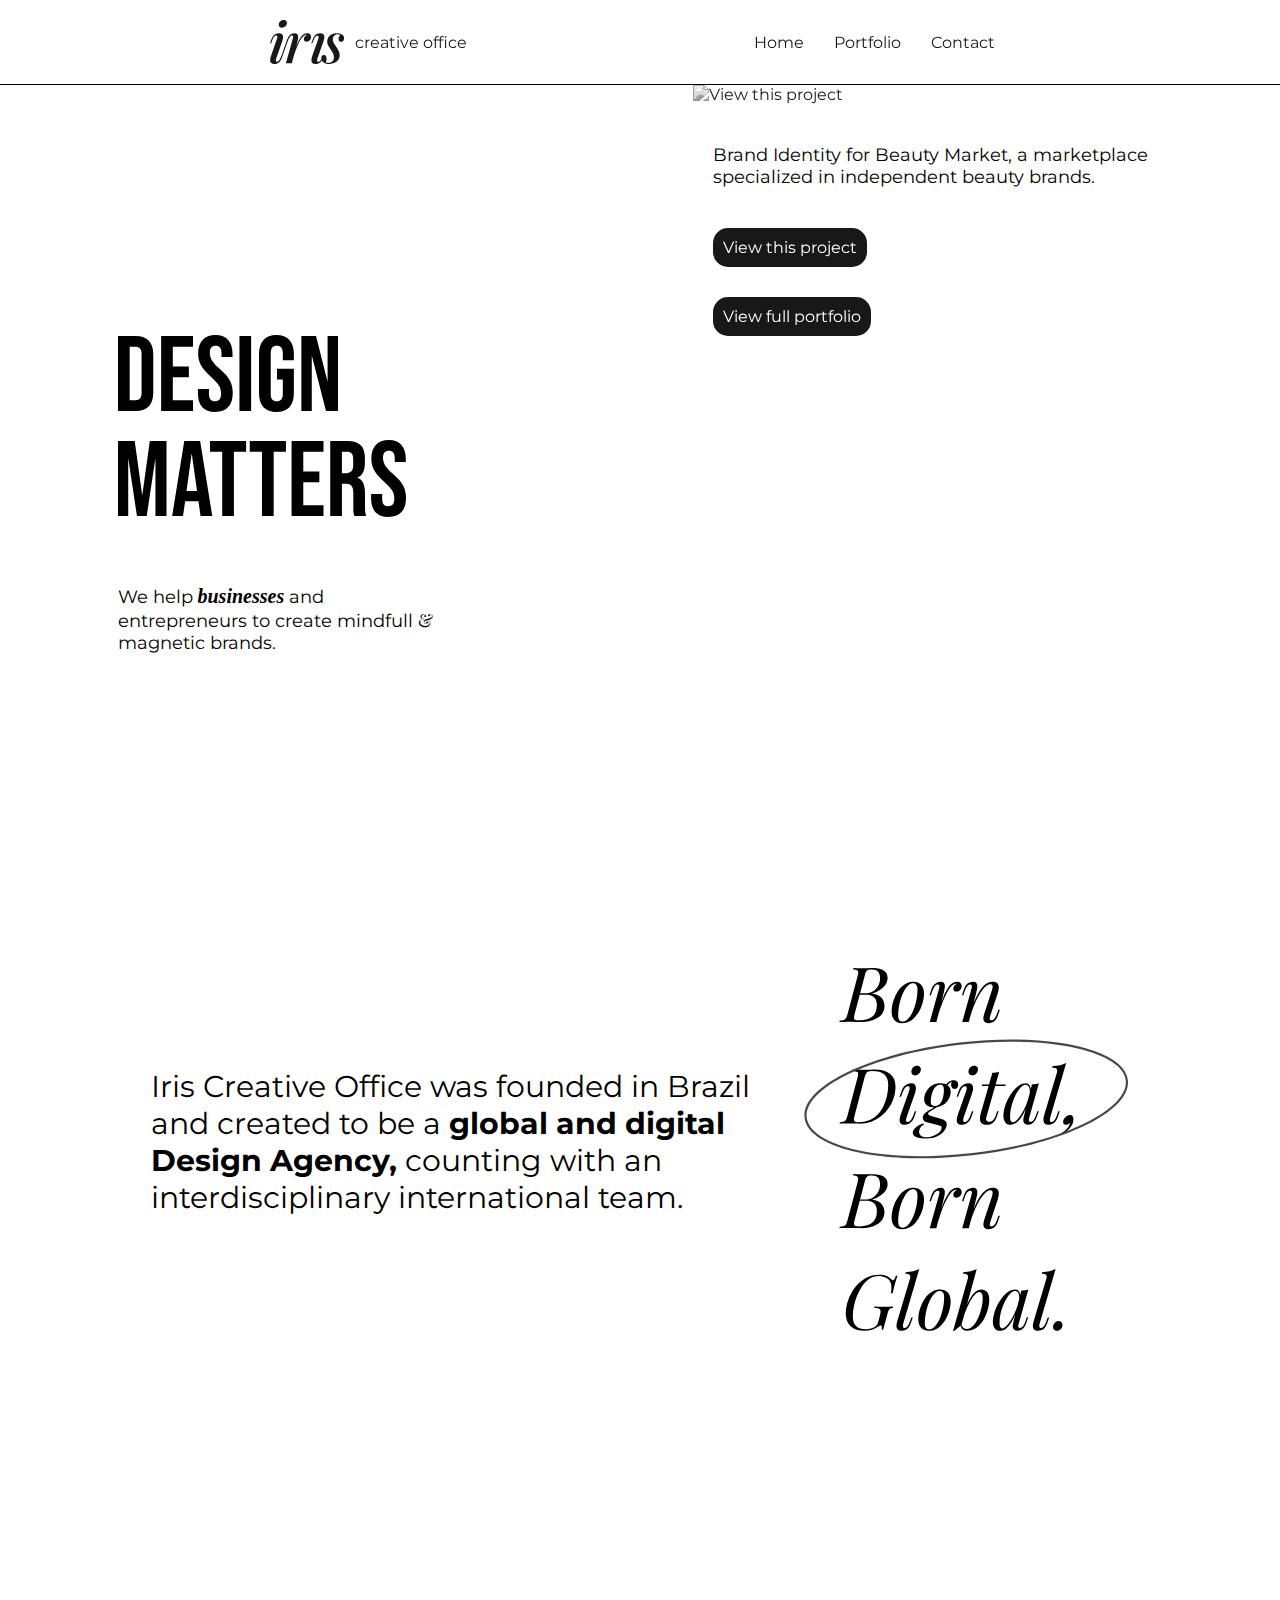
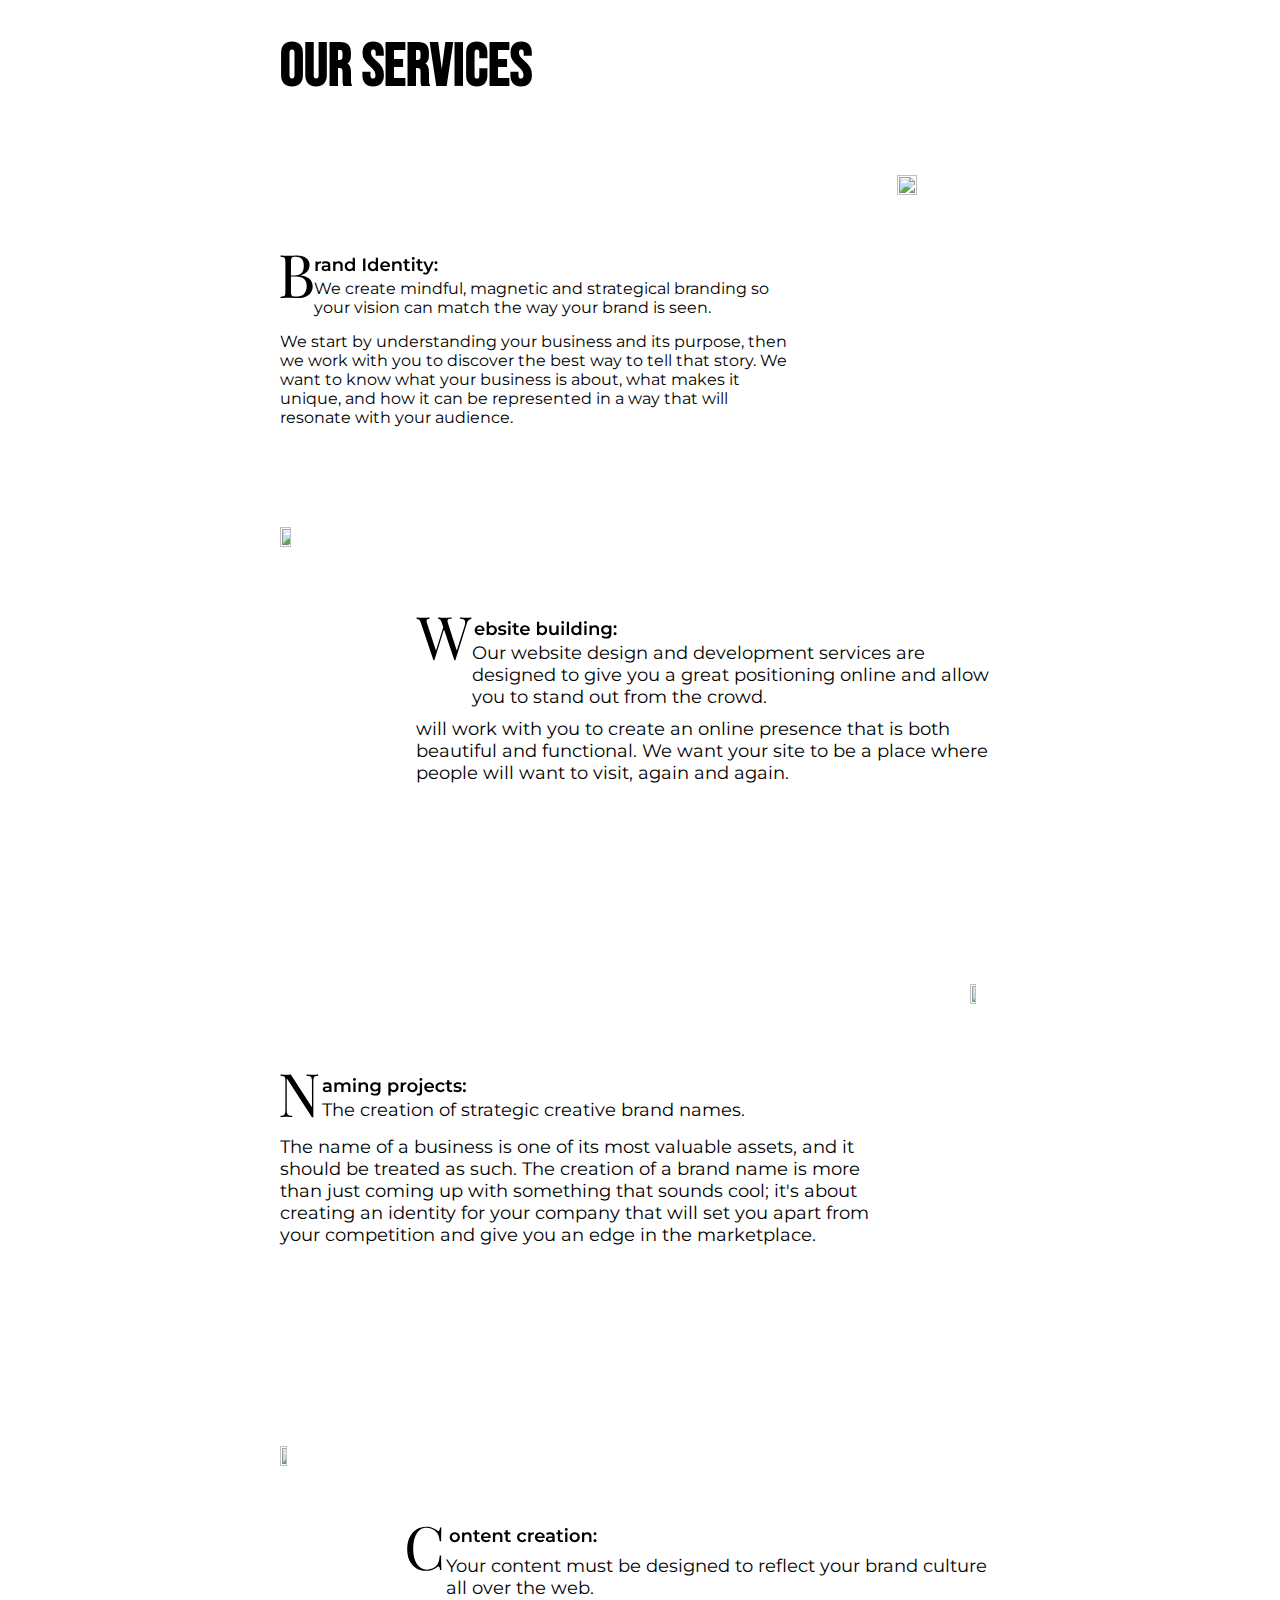
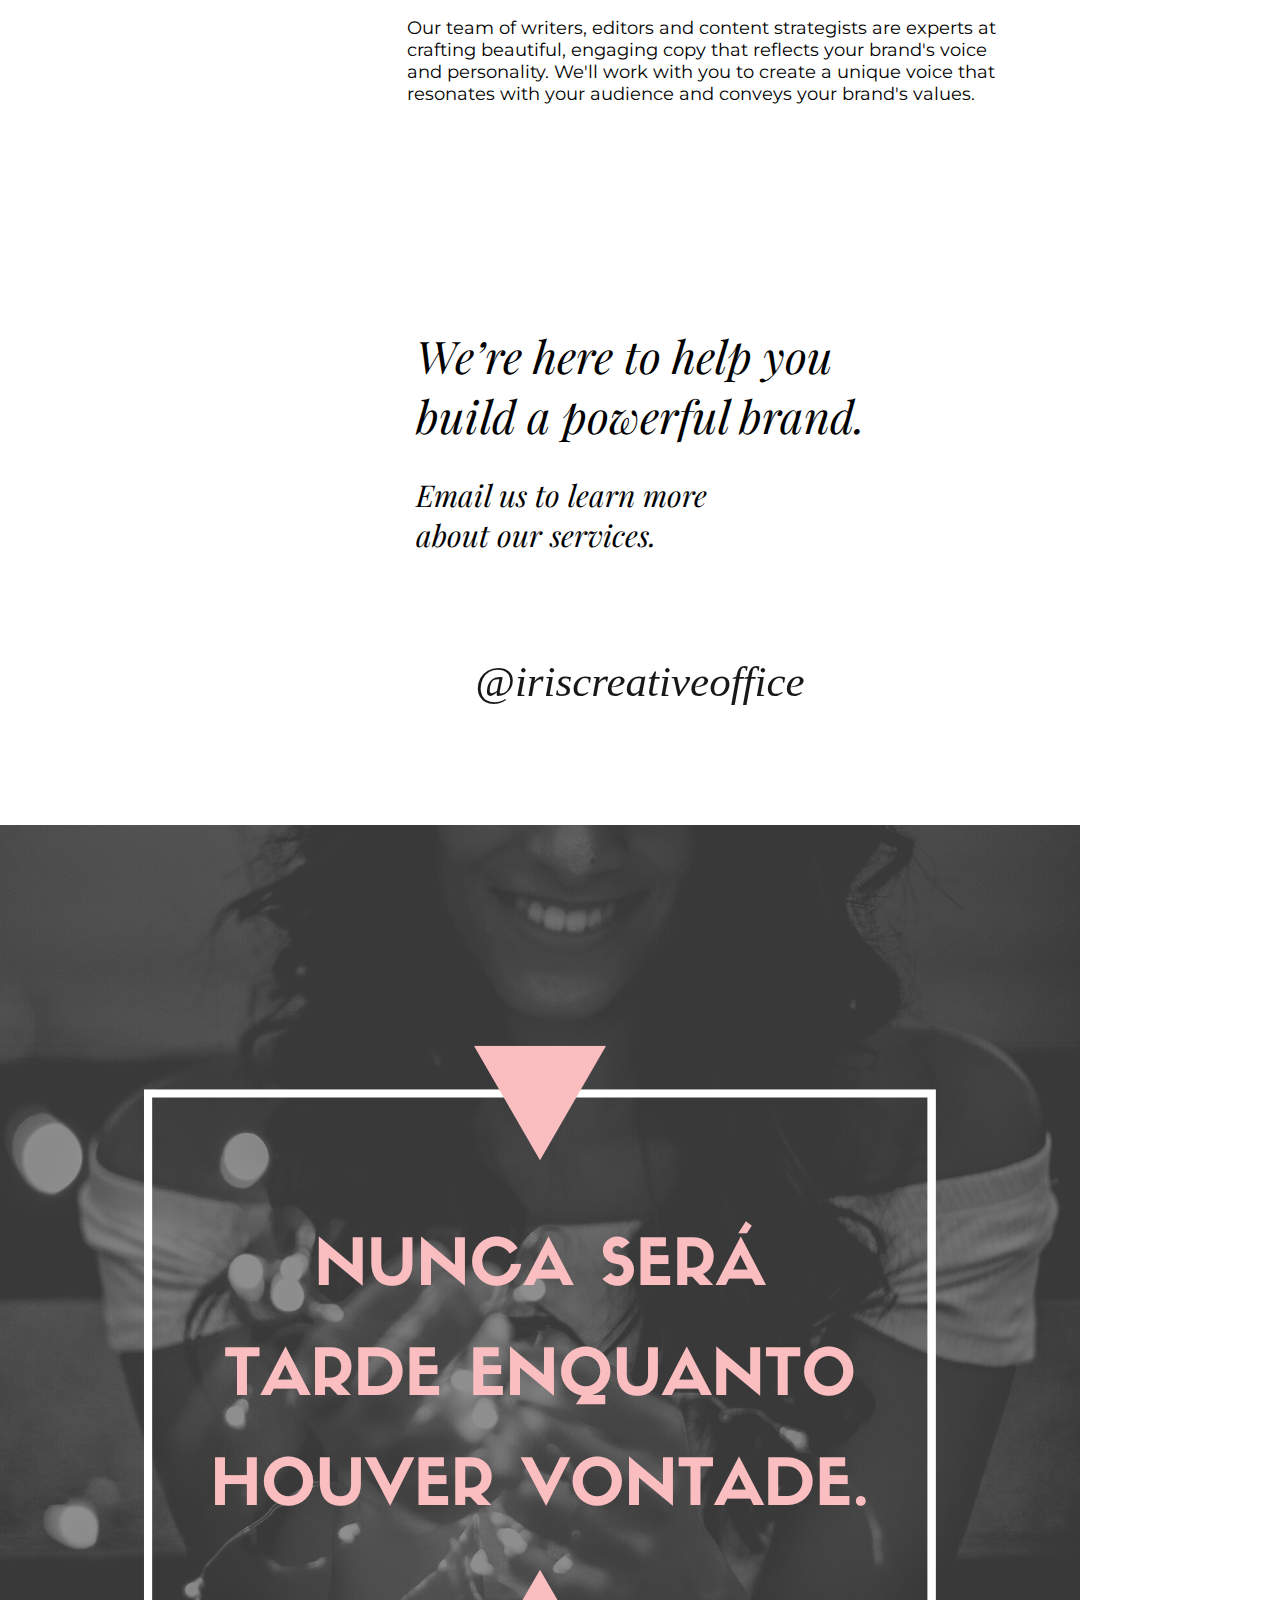
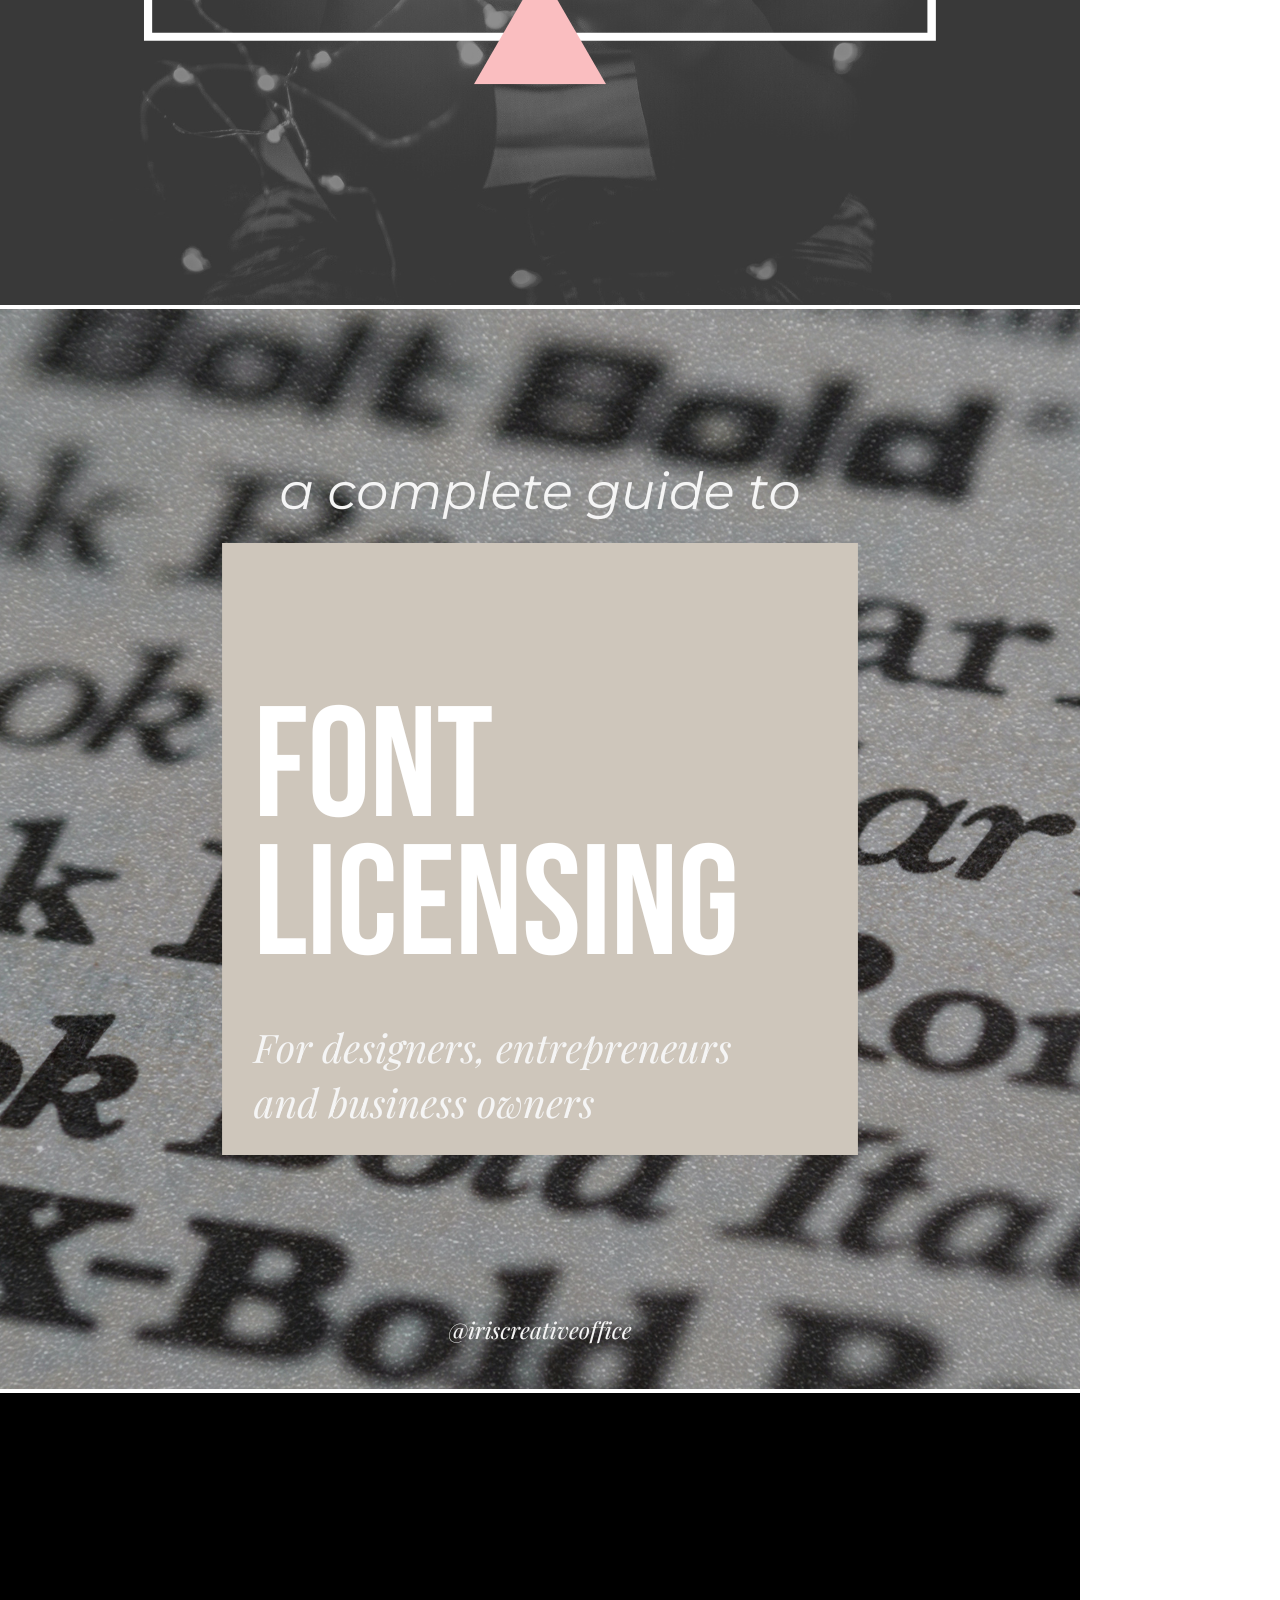
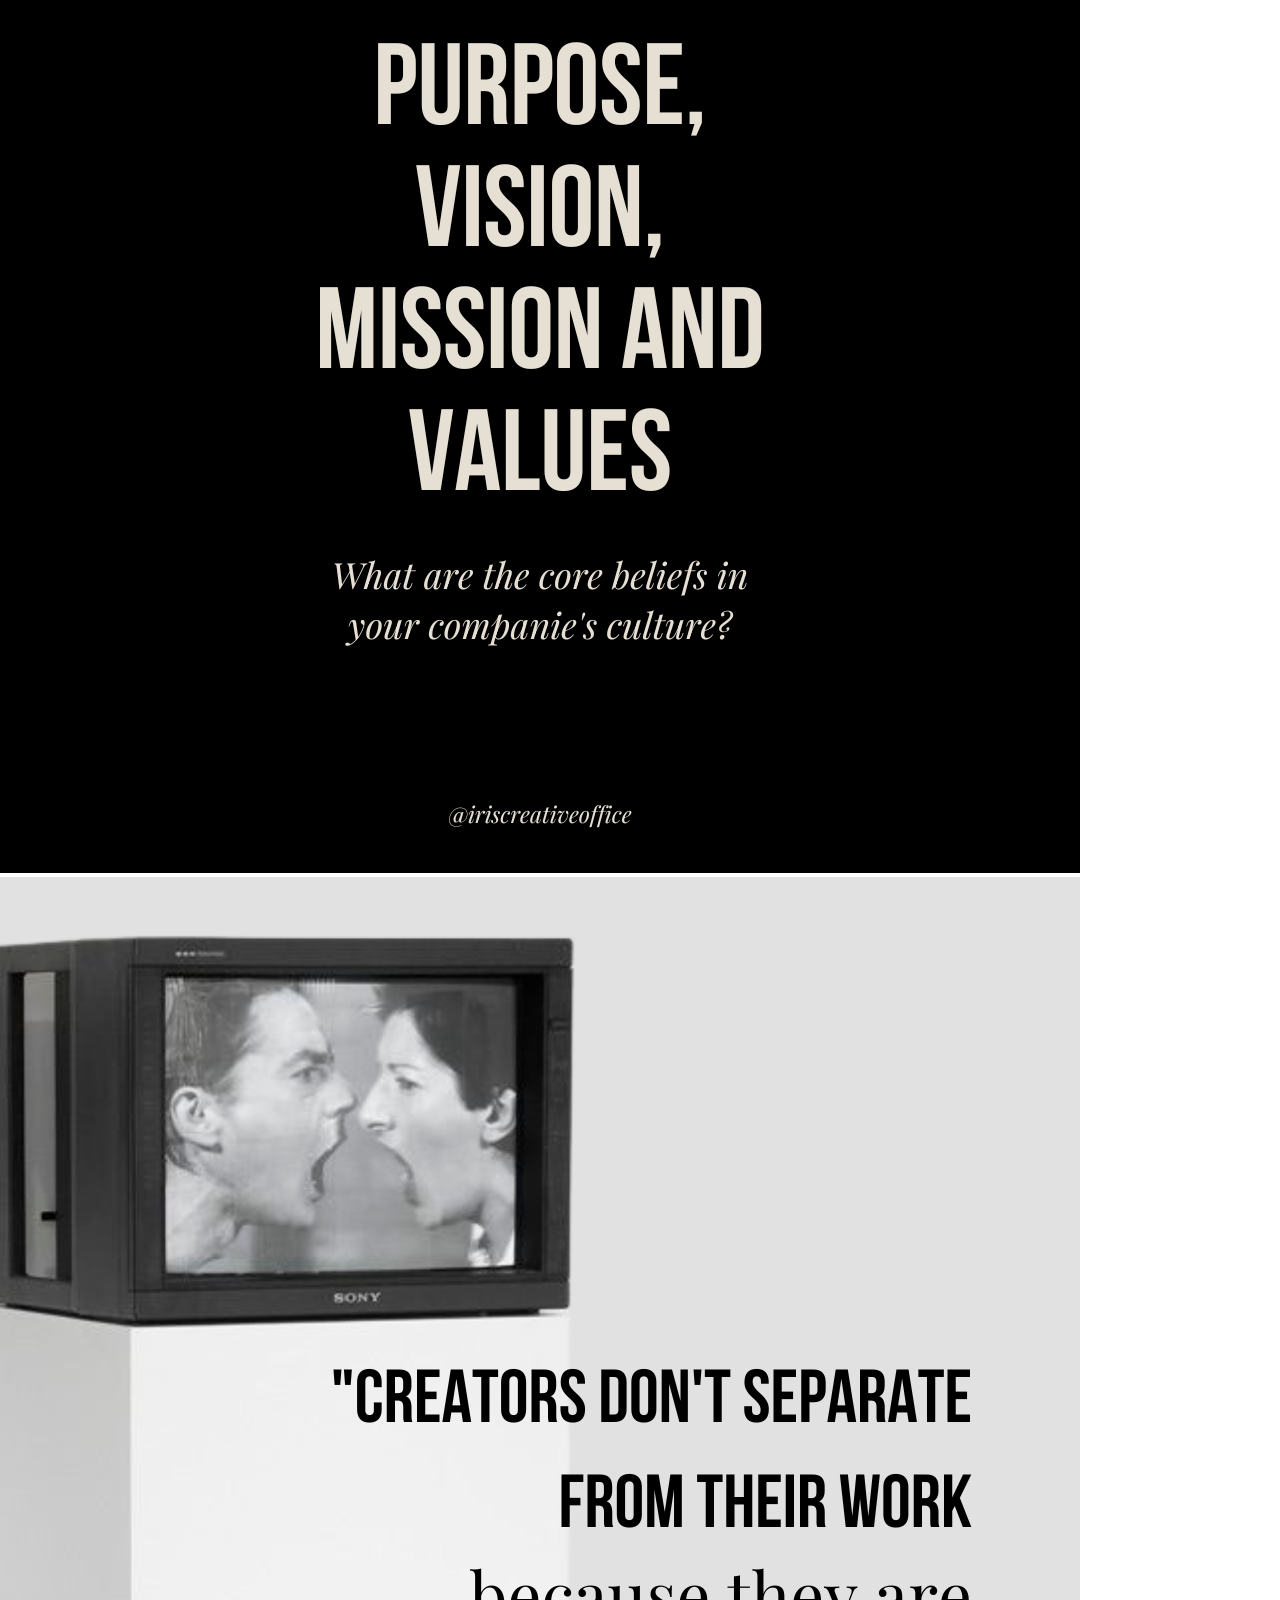
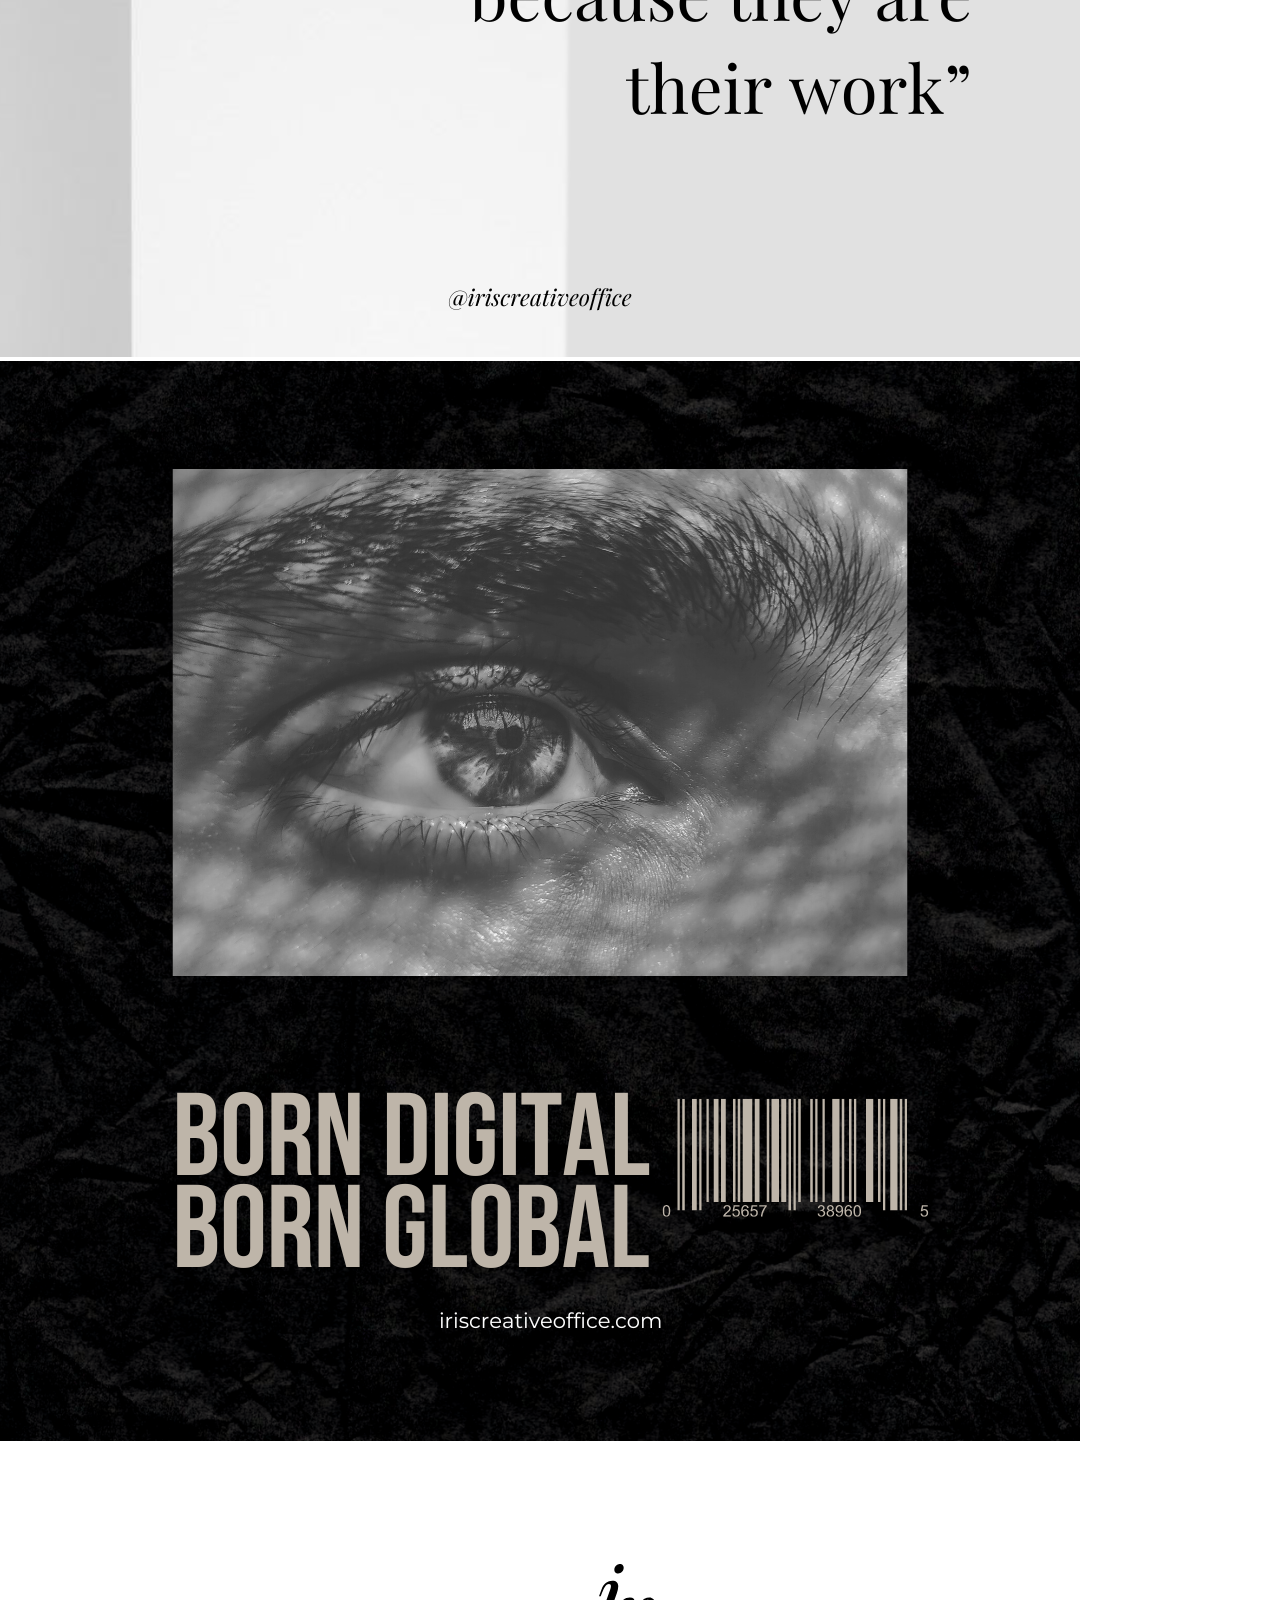
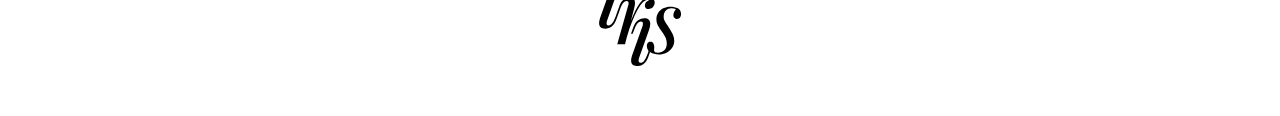
==== index.html @ 160edba2 "commit" ====
<!DOCTYPE html>
<html lang="en">
<head>
    <meta charset="UTF-8">
    <meta http-equiv="X-UA-Compatible" content="IE=edge">
    <meta name="viewport" content="width=device-width, initial-scale=1.0">
    <title>Iris Creative Office</title>
    <link rel="stylesheet" href="style/style.css">
    <link rel="stylesheet" href="style/responsive.css">
    <link rel="preconnect" href="https://fonts.googleapis.com">
<link rel="preconnect" href="https://fonts.gstatic.com" crossorigin>
<link href="https://fonts.googleapis.com/css2?family=Bebas+Neue&family=Montserrat&family=Playfair+Display&display=swap" rel="stylesheet">

<link rel="shortcut icon" href="icofolder/iris.ico" type="image/x-icon">

<link rel="stylesheet" href="owlcarousel/dist/assets/owl.carousel.min.css">
<link rel="stylesheet" href="owlcarousel/dist/assets/owl.theme.default.min.css">
<script src="jquery/jquery.min.js"></script>
<script src="owlcarousel/dist/owl.carousel.min.js"></script>

<script src="https://cdn.jsdelivr.net/npm/bootstrap@5.2.2/dist/js/bootstrap.bundle.min.js" integrity="sha384-OERcA2EqjJCMA+/3y+gxIOqMEjwtxJY7qPCqsdltbNJuaOe923+mo//f6V8Qbsw3" crossorigin="anonymous"></script>

</head>
<body>
    <header>
        <a href="#"><div class="logo">
                <svg width="75" height="44" viewBox="0 0 75 44" fill="none" xmlns="http://www.w3.org/2000/svg">
                    <path d="M12.1075 7.68732C13.2737 7.69151 14.4024 7.27992 15.287 6.52788C16.1898 5.79803 16.772 4.75044 16.9112 3.60494C16.9978 3.15035 16.978 2.68218 16.8534 2.23633C16.7289 1.79047 16.5028 1.37875 16.1926 1.03274C15.8635 0.680625 15.46 0.404676 15.0108 0.224486C14.5617 0.0442965 14.0779 -0.0356822 13.5939 -0.00975554C12.4326 -0.0231863 11.306 0.381973 10.4243 1.13017C9.52346 1.85769 8.95016 2.90854 8.82963 4.05312C8.73858 4.50477 8.75241 4.97102 8.87007 5.41661C8.98774 5.86221 9.20616 6.27551 9.50884 6.62532C9.83307 6.98482 10.2352 7.26708 10.6853 7.45099C11.1353 7.6349 11.6215 7.71569 12.1075 7.68732Z" fill="black"/>
                    <path d="M40.1127 14.3322C39.7395 13.9727 39.2946 13.6942 38.8064 13.5147C38.3182 13.3352 37.7976 13.2585 37.2777 13.2897C35.9946 13.289 34.738 13.6506 33.6553 14.3322C32.3421 15.225 31.2323 16.38 30.3971 17.7228C29.1398 19.7021 28.0783 21.7968 27.2274 23.9779C26.8731 24.845 26.5088 25.7901 26.1348 26.8034L27.572 21.2011C27.7996 20.3179 27.9803 19.4236 28.1134 18.5217C28.2308 17.6683 28.2308 16.803 28.1134 15.9495C28.0268 15.2057 27.6783 14.5158 27.129 14.0009C26.394 13.4499 25.4782 13.1894 24.5598 13.2702C23.6498 13.2748 22.7487 13.4466 21.902 13.7768C20.9341 14.167 20.0665 14.7661 19.3624 15.5306C18.437 16.5729 17.7399 17.7937 17.3149 19.116L12.0781 34.0425L11.202 36.3614C10.7033 37.8682 9.96925 39.2884 9.0266 40.5704C8.79804 40.8836 8.50376 41.1441 8.16394 41.3341C7.82413 41.5242 7.44682 41.6392 7.05788 41.6714C6.78865 41.7023 6.51736 41.6339 6.29584 41.4793C6.07432 41.3248 5.91808 41.0949 5.85696 40.8335C5.7307 40.0057 5.85041 39.1594 6.20148 38.3977L12.2553 21.2011C12.5598 20.3285 12.7903 19.4322 12.9444 18.5217C13.0922 17.6706 13.0922 16.8007 12.9444 15.9495C12.8101 15.172 12.3804 14.4748 11.7434 14.0009C10.8961 13.4596 9.89499 13.2033 8.88879 13.2702C7.95989 13.2773 7.03978 13.4489 6.17195 13.7768C5.1807 14.1553 4.29129 14.7555 3.57324 15.5306C2.65012 16.5688 1.95014 17.782 1.51593 19.0966L0.029541 23.2764H1.11234L2.0278 20.8991C2.49496 19.4688 3.15732 18.1084 3.99652 16.8557C4.23791 16.4816 4.56727 16.171 4.95641 15.9504C5.34555 15.7298 5.7829 15.6058 6.23102 15.589C7.4385 15.589 7.68459 16.6803 6.96929 18.8627L1.06312 35.7184C0.566377 37.0564 0.26154 38.4568 0.157509 39.8787C0.0914616 40.41 0.135054 40.949 0.285642 41.4632C0.436231 41.9773 0.690681 42.4558 1.03359 42.8698C1.50032 43.2848 2.04995 43.5982 2.64685 43.7895C3.24375 43.9809 3.87461 44.0459 4.49854 43.9805C5.42811 43.9744 6.34757 43.7891 7.20553 43.4349C8.17632 43.0313 9.0464 42.4228 9.75503 41.6519C10.6532 40.6365 11.3241 39.4444 11.7237 38.1541L13.2101 34.0231L17.8662 20.8991C18.3344 19.429 19.0283 18.039 19.9235 16.7777C20.1586 16.4304 20.4723 16.1421 20.8397 15.9357C21.2071 15.7294 21.618 15.6107 22.0398 15.589C22.2795 15.558 22.5223 15.6154 22.722 15.7501C22.9216 15.8849 23.0643 16.0876 23.1226 16.3198C23.1995 17.1822 23.0818 18.0508 22.7781 18.8627L15.8876 43.2206H21.8823L23.1325 38.349C23.8412 35.8548 24.5565 33.5814 25.2784 31.5288C26.2496 28.7228 27.234 26.261 28.2315 24.1435C29.0373 22.2955 29.9954 20.5163 31.096 18.8238C31.8529 17.6343 32.7966 16.572 33.8915 15.6767C34.6276 15.0521 35.5516 14.6856 36.5198 14.6342C36.6566 14.6324 36.7928 14.6521 36.9234 14.6927C37.028 14.7301 37.1248 14.7862 37.2088 14.8583C36.601 15.0526 36.0364 15.3602 35.5453 15.7644C35.0557 16.1763 34.6484 16.6753 34.3444 17.2356C34.0298 17.837 33.874 18.5073 33.8915 19.1843C33.8695 19.5261 33.9243 19.8686 34.052 20.187C34.1796 20.5054 34.377 20.7918 34.6298 21.0257C35.179 21.4819 35.8825 21.7151 36.5985 21.6785C37.3995 21.6929 38.1859 21.4652 38.8527 21.0257C39.5226 20.5964 40.0793 20.0152 40.4769 19.3304C40.9013 18.62 41.1193 17.8075 41.1069 16.9823C41.1416 16.0037 40.7843 15.0512 40.1127 14.3322V14.3322Z" fill="black"/>
                    <path d="M72.9708 15.2675C72.1739 14.4934 71.1753 13.9536 70.0866 13.7086C68.9366 13.4291 67.7566 13.2884 66.5724 13.2897C64.905 13.2649 63.2543 13.6217 61.749 14.3322C60.3911 14.9636 59.2337 15.9508 58.4022 17.1869C57.5858 18.454 57.1679 19.9325 57.2013 21.4349C57.1654 22.9919 57.5712 24.5278 58.3727 25.8681C59.1503 27.1347 59.987 28.411 60.8631 29.6873C61.7883 30.9533 62.5644 32.3197 63.1764 33.76C63.6345 34.8947 63.8748 36.104 63.8851 37.326C63.9482 38.0543 63.8526 38.7875 63.6047 39.4761C63.3568 40.1647 62.9624 40.7926 62.4482 41.3173C61.934 41.8419 61.3119 42.2512 60.6241 42.5174C59.9362 42.7835 59.1987 42.9004 58.4613 42.8601C57.9522 42.877 57.443 42.8312 56.9454 42.7237C56.6051 42.6345 56.2752 42.5104 55.961 42.3534L56.3646 40.8335C56.5201 40.1955 56.5962 39.5411 56.591 38.8849C56.6125 37.9499 56.385 37.0259 55.9315 36.2055C55.754 35.8713 55.4901 35.5897 55.1667 35.3894C54.8433 35.1891 54.472 35.0774 54.0907 35.0656H53.8545C53.5189 35.0608 53.1852 35.1169 52.8701 35.2312C52.4542 35.3948 52.107 35.6938 51.8857 36.0788C51.5074 36.6932 51.3002 37.3958 51.2853 38.1151C51.2874 38.3925 51.3105 38.6693 51.3542 38.9433C51.0632 39.5442 50.7032 40.1098 50.2812 40.6289C50.0527 40.942 49.7584 41.2025 49.4186 41.3926C49.0788 41.5826 48.7015 41.6977 48.3125 41.7299C48.0433 41.7607 47.772 41.6924 47.5505 41.5378C47.329 41.3832 47.1727 41.1533 47.1116 40.8919C46.9853 40.0641 47.105 39.2178 47.4561 38.4562L53.5099 21.2595C53.8144 20.3869 54.0449 19.4907 54.199 18.5802C54.3468 17.729 54.3468 16.8591 54.199 16.008C54.0648 15.2305 53.6351 14.5333 52.9981 14.0593C52.1508 13.518 51.1496 13.2618 50.1434 13.3286C49.2147 13.3376 48.2949 13.5091 47.4266 13.8353C46.4353 14.2137 45.5459 14.814 44.8279 15.589C43.9048 16.6272 43.2048 17.8405 42.7706 19.155L41.2842 23.3348H42.367L43.2824 20.9575C43.7496 19.5273 44.412 18.1669 45.2512 16.9141C45.4925 16.54 45.8219 16.2294 46.211 16.0088C46.6002 15.7883 47.0375 15.6643 47.4857 15.6475C48.6964 15.6475 48.9524 16.7387 48.2239 18.9212L42.3178 35.7768C41.821 37.1149 41.5162 38.5153 41.4122 39.9371C41.3461 40.4684 41.3897 41.0075 41.5403 41.5216C41.6909 42.0358 41.9453 42.5143 42.2882 42.9283C42.755 43.3433 43.3046 43.6566 43.9015 43.848C44.4984 44.0393 45.1292 44.1044 45.7532 44.039C46.6829 44.0339 47.6025 43.8485 48.4602 43.4934C49.431 43.0898 50.301 42.4812 51.0097 41.7104C51.301 41.35 51.5549 40.9616 51.7676 40.5509C51.9406 40.9045 52.1625 41.2325 52.4271 41.5252C53.2857 42.4062 54.3611 43.0509 55.5476 43.3959C56.8227 43.7877 58.1499 43.988 59.485 43.9903C61.2841 44.0216 63.0651 43.631 64.6824 42.8503C66.1563 42.147 67.4111 41.0631 68.3147 39.713C69.2128 38.364 69.6793 36.7784 69.6535 35.163C69.6413 33.7305 69.3049 32.3188 68.6691 31.0319C67.9516 29.5519 67.1429 28.117 66.2476 26.7352C65.5585 25.6829 64.9482 24.7865 64.4167 24.0266C63.9276 23.3505 63.5242 22.6176 63.2157 21.8441C62.9417 21.0915 62.8083 20.2959 62.822 19.496C62.7798 18.808 62.8765 18.1185 63.1063 17.4677C63.3362 16.817 63.6946 16.2181 64.1607 15.7059C64.6118 15.2575 65.1514 14.9058 65.7458 14.6728C66.3403 14.4398 66.9768 14.3305 67.6158 14.3517C68.5078 14.3105 69.3946 14.5056 70.185 14.9167C69.6911 15.4835 69.2862 16.1207 68.9841 16.8069C68.6795 17.5152 68.5253 18.278 68.5313 19.0479C68.5052 19.7951 68.7694 20.5238 69.2696 21.0842C69.5005 21.337 69.7833 21.5382 70.099 21.6743C70.4147 21.8104 70.7561 21.8782 71.1005 21.8734C71.7049 21.9045 72.2979 21.7018 72.7542 21.3082C73.187 20.9412 73.5246 20.4768 73.7386 19.954C73.9293 19.5059 74.0361 19.0271 74.0535 18.5412C74.1012 17.9517 74.03 17.3588 73.8442 16.7968C73.6583 16.2348 73.3614 15.715 72.9708 15.2675V15.2675Z" fill="black"/>
                </svg>
                <div class="creative-office">creative office</div>
            </div>
        </a>

        <nav>
            <li><a href="index.html">Home</a></li>
            <li><a href="https://www.behance.net/iriscrportfol" target="_blank">Portfolio</a></li>
            <li><a href="#contact">Contact</a></li>
        </nav>
    </header>

    <section class="section-1">
        <div class="design-matters">
            <svg class="design-svg" width="288" height="182" viewBox="0 0 288 182" fill="none" xmlns="http://www.w3.org/2000/svg">
            <path d="M0 1.06944H17.8416C23.6472 1.06944 28.0014 2.63796 30.9042 5.775C33.807 8.91204 35.2584 13.5106 35.2584 19.5708V57.4292C35.2584 63.4894 33.807 68.088 30.9042 71.225C28.0014 74.362 23.6472 75.9306 17.8416 75.9306H0V1.06944ZM17.6292 65.2361C19.5408 65.2361 20.9922 64.6657 21.9834 63.525C23.0454 62.3843 23.5764 60.5306 23.5764 57.9639V19.0361C23.5764 16.4694 23.0454 14.6157 21.9834 13.475C20.9922 12.3343 19.5408 11.7639 17.6292 11.7639H11.682V65.2361H17.6292Z" fill="black"/>
            <path d="M43.1438 1.06944H75.0038V11.7639H54.8258V31.5486H70.862V42.2431H54.8258V65.2361H75.0038V75.9306H43.1438V1.06944Z" fill="black"/>
            <path d="M97.1183 77C91.4543 77 87.1709 75.3958 84.2681 72.1875C81.3653 68.9079 79.9139 64.238 79.9139 58.1778V53.9H90.9587V59.0333C90.9587 63.8815 92.9765 66.3056 97.0121 66.3056C98.9945 66.3056 100.481 65.7352 101.472 64.5944C102.534 63.3824 103.065 61.4574 103.065 58.8194C103.065 55.6824 102.357 52.9375 100.941 50.5847C99.5255 48.1606 96.9059 45.2731 93.0827 41.9222C88.2683 37.6444 84.9053 33.7944 82.9937 30.3722C81.0821 26.8787 80.1263 22.9574 80.1263 18.6083C80.1263 12.6907 81.6131 8.12778 84.5867 4.91944C87.5603 1.63981 91.8791 0 97.5431 0C103.136 0 107.349 1.63981 110.181 4.91944C113.084 8.12778 114.535 12.762 114.535 18.8222V21.9236H103.49V18.0736C103.49 15.5069 102.995 13.6532 102.003 12.5125C101.012 11.3005 99.5609 10.6944 97.6493 10.6944C93.7553 10.6944 91.8083 13.0829 91.8083 17.8597C91.8083 20.569 92.5163 23.1 93.9323 25.4528C95.4191 27.8056 98.0741 30.6574 101.897 34.0083C106.782 38.2861 110.145 42.1718 111.986 45.6653C113.827 49.1588 114.747 53.2583 114.747 57.9639C114.747 64.0954 113.225 68.8009 110.181 72.0806C107.207 75.3602 102.853 77 97.1183 77Z" fill="black"/>
            <path d="M121.446 1.06944H133.128V75.9306H121.446V1.06944Z" fill="black"/>
            <path d="M158.444 77C152.78 77 148.461 75.3958 145.487 72.1875C142.514 68.9079 141.027 64.238 141.027 58.1778V18.8222C141.027 12.762 142.514 8.12778 145.487 4.91944C148.461 1.63981 152.78 0 158.444 0C164.108 0 168.427 1.63981 171.4 4.91944C174.374 8.12778 175.861 12.762 175.861 18.8222V25.2389H164.816V18.0736C164.816 13.1542 162.798 10.6944 158.762 10.6944C154.727 10.6944 152.709 13.1542 152.709 18.0736V59.0333C152.709 63.8815 154.727 66.3056 158.762 66.3056C162.798 66.3056 164.816 63.8815 164.816 59.0333V44.3819H158.975V33.6875H175.861V58.1778C175.861 64.238 174.374 68.9079 171.4 72.1875C168.427 75.3958 164.108 77 158.444 77Z" fill="black"/>
            <path d="M183.361 1.06944H198.017L209.38 45.8792H209.592V1.06944H220V75.9306H207.999L193.981 21.2819H193.769V75.9306H183.361V1.06944Z" fill="black"/>
            <path d="M0 106.069H16.7007L24.1468 159.649H24.3596L31.8057 106.069H48.5064V180.931H37.4435V124.25H37.2308L28.7209 180.931H18.9345L10.4246 124.25H10.2119V180.931H0V106.069Z" fill="black"/>
            <path d="M66.2799 106.069H82.1296L94.2562 180.931H82.5551L80.4276 166.065V166.279H67.1309L65.0034 180.931H54.1533L66.2799 106.069ZM79.0448 156.119L73.8325 119.117H73.6197L68.5138 156.119H79.0448Z" fill="black"/>
            <path d="M104.199 116.764H91.9658V106.069H128.133V116.764H115.9V180.931H104.199V116.764Z" fill="black"/>
            <path d="M143.985 116.764H131.752V106.069H167.919V116.764H155.686V180.931H143.985V116.764Z" fill="black"/>
            <path d="M173.584 106.069H205.496V116.764H185.285V136.549H201.348V147.243H185.285V170.236H205.496V180.931H173.584V106.069Z" fill="black"/>
            <path d="M212.228 106.069H229.567C235.595 106.069 239.991 107.495 242.757 110.347C245.523 113.128 246.906 117.441 246.906 123.287V127.886C246.906 135.657 244.353 140.577 239.247 142.644V142.858C242.083 143.714 244.069 145.461 245.204 148.099C246.409 150.737 247.012 154.266 247.012 158.686V171.84C247.012 173.979 247.083 175.726 247.225 177.081C247.367 178.364 247.721 179.647 248.289 180.931H236.375C235.949 179.719 235.666 178.578 235.524 177.508C235.382 176.439 235.311 174.514 235.311 171.733V158.044C235.311 154.622 234.744 152.234 233.609 150.879C232.545 149.525 230.666 148.847 227.971 148.847H223.929V180.931H212.228V106.069ZM228.184 138.153C230.524 138.153 232.262 137.547 233.396 136.335C234.602 135.123 235.205 133.091 235.205 130.239V124.464C235.205 121.755 234.708 119.794 233.715 118.582C232.793 117.37 231.304 116.764 229.248 116.764H223.929V138.153H228.184Z" fill="black"/>
            <path d="M270.342 182C264.669 182 260.378 180.396 257.471 177.187C254.563 173.908 253.109 169.238 253.109 163.178V158.9H264.172V164.033C264.172 168.881 266.193 171.306 270.236 171.306C272.221 171.306 273.71 170.735 274.703 169.594C275.767 168.382 276.299 166.457 276.299 163.819C276.299 160.682 275.59 157.937 274.171 155.585C272.753 153.161 270.129 150.273 266.3 146.922C261.478 142.644 258.109 138.794 256.194 135.372C254.28 131.879 253.322 127.957 253.322 123.608C253.322 117.691 254.811 113.128 257.79 109.919C260.768 106.64 265.094 105 270.767 105C276.37 105 280.589 106.64 283.426 109.919C286.333 113.128 287.787 117.762 287.787 123.822V126.924H276.724V123.074C276.724 120.507 276.228 118.653 275.235 117.512C274.242 116.3 272.789 115.694 270.874 115.694C266.973 115.694 265.023 118.083 265.023 122.86C265.023 125.569 265.732 128.1 267.151 130.453C268.64 132.806 271.299 135.657 275.129 139.008C280.022 143.286 283.39 147.172 285.234 150.665C287.078 154.159 288 158.258 288 162.964C288 169.095 286.475 173.801 283.426 177.081C280.447 180.36 276.086 182 270.342 182Z" fill="black"/>
            </svg>
            <div class="text-edit">
                <p class="paragraph-1" >We help <span style="font-family: playful display; font-style: italic; font-weight:600; font-size: 20px;">businesses</span> and entrepreneurs to create mindfull <span style="font-family: playfair display;">&</span> magnetic brands.</p>
            </div>
        </div>
        <div class="portfolio">
            <a class="filtro" href="#"><img class="imagem-1" src="img/1.png" alt="View this project"></a>
            <div class="portfolio-texto">
                <p class="paragraph-2" >Brand Identity for Beauty Market, a marketplace specialized in independent beauty brands.</p>
                <a class="this-project" href="#"> <button role="button" class="botao"> View this project</button></a>
                <a class="full-portfolio" href="https://www.behance.net/iriscrportfol" target="_blank"> <button role="button" class="botao">View full portfolio</button> </a>
            </div>
        </div>
    </section>

    <section class="section-2">
        <p class="paragraph-3">Iris Creative Office was founded in Brazil and created to be a <b>global and digital Design Agency,</b> counting with an interdisciplinary  international team.</p>
        <svg class="born-digital" width="325" height="363" viewBox="0 0 325 363" fill="none" xmlns="http://www.w3.org/2000/svg">
            <path d="M69.2897 0.0763833C74.1076 0.0763833 77.6829 0.967529 80.0158 2.74982C82.3993 4.53212 83.5911 6.90002 83.5911 9.85354C83.5911 12.4506 82.8304 14.793 81.309 16.8809C79.7875 18.9178 77.8351 20.6746 75.4515 22.1514C73.0679 23.5772 70.5829 24.6975 67.9965 25.5123C72.6622 26.2761 75.9079 27.8038 77.7336 30.0953C79.5593 32.3359 80.4722 34.9584 80.4722 37.9629C80.4722 40.7127 79.8129 43.1061 78.4943 45.143C77.1758 47.129 75.4261 48.7839 73.2454 50.1079C71.0647 51.4319 68.6304 52.4249 65.9426 53.0869C63.2547 53.7489 60.5415 54.0799 57.8029 54.0799C55.8758 54.0799 53.8726 54.0544 51.7933 54.0035C49.714 53.9017 47.3558 53.8507 44.7187 53.8507C43.5523 53.8507 42.3858 53.8762 41.2194 53.9271C40.053 53.9271 38.9626 53.9526 37.9483 54.0035C36.9848 54.0035 36.148 54.029 35.438 54.0799L35.7423 52.5522C37.4666 52.4504 38.8105 52.2467 39.7741 51.9411C40.7376 51.6356 41.4983 51.0245 42.0562 50.1079C42.614 49.1913 43.1212 47.8164 43.5776 45.9832L53.619 8.0967C53.974 6.56902 54.1769 5.34688 54.2276 4.43027C54.2783 3.46274 53.9233 2.74982 53.1626 2.29152C52.4526 1.78229 51.1087 1.52768 49.1308 1.52768L49.5112 0C50.2212 0.050922 51.058 0.101845 52.0215 0.152767C52.9851 0.152767 54.0247 0.178228 55.1404 0.22915C56.3069 0.22915 57.4479 0.22915 58.5637 0.22915C60.3387 0.22915 62.0883 0.203689 63.8126 0.152767C65.5876 0.101845 67.4133 0.0763833 69.2897 0.0763833ZM54.8362 26.658L55.1404 25.3595H61.074C64.1676 25.3595 66.8301 24.672 69.0615 23.2971C71.2929 21.8713 73.0172 20.0126 74.2343 17.7211C75.4515 15.4296 76.0601 12.9853 76.0601 10.3882C76.0601 7.38379 75.4008 5.16865 74.0822 3.74282C72.8143 2.26606 70.7351 1.52768 67.8444 1.52768C65.6129 1.52768 64.0408 1.88414 63.1279 2.59705C62.2151 3.25905 61.4797 4.71035 60.9219 6.95094L50.6522 45.9832C50.2465 47.5109 50.0183 48.7585 49.9676 49.726C49.9676 50.6426 50.2972 51.3046 50.9565 51.712C51.6158 52.1194 52.8076 52.3231 54.5319 52.3231C58.9947 52.3231 62.5447 51.712 65.1819 50.4898C67.8697 49.2677 69.8222 47.5109 71.0394 45.2194C72.2565 42.8769 72.8651 40.0762 72.8651 36.8171C72.8651 34.6784 72.4847 32.8706 71.724 31.3938C70.9633 29.8662 69.7715 28.6949 68.1486 27.8802C66.5765 27.0654 64.5226 26.658 61.9869 26.658H54.8362Z" fill="black"/>
            <path d="M109.139 15.2768C107.516 15.2768 105.944 15.9388 104.422 17.2628C102.951 18.5359 101.582 20.2927 100.314 22.5333C99.0972 24.723 98.0068 27.1927 97.0432 29.9425C96.1304 32.6924 95.4204 35.544 94.9132 38.4976C94.4061 41.4511 94.1525 44.2773 94.1525 46.9762C94.1525 49.2677 94.5075 50.9482 95.2175 52.0175C95.9782 53.0869 97.0686 53.6216 98.4886 53.6216C100.111 53.6216 101.658 52.9851 103.129 51.712C104.65 50.388 106.045 48.6312 107.313 46.4415C108.581 44.2009 109.671 41.7057 110.584 38.9559C111.497 36.206 112.207 33.3798 112.714 30.4772C113.221 27.5237 113.475 24.672 113.475 21.9222C113.475 19.5798 113.12 17.8993 112.41 16.8809C111.7 15.8115 110.609 15.2768 109.139 15.2768ZM87.6104 43.157C87.6104 40.9164 87.9147 38.4721 88.5233 35.8241C89.1318 33.1761 90.0447 30.5536 91.2618 27.9566C92.479 25.3595 93.9497 22.9916 95.674 20.8528C97.449 18.7141 99.5029 17.0082 101.836 15.7351C104.169 14.4111 106.755 13.7491 109.595 13.7491C112.739 13.7491 115.25 14.7421 117.126 16.7281C119.053 18.6632 120.017 21.6676 120.017 25.7414C120.017 27.982 119.712 30.4263 119.104 33.0743C118.495 35.7223 117.582 38.3448 116.365 40.9418C115.148 43.5389 113.652 45.9068 111.877 48.0456C110.153 50.1843 108.124 51.9157 105.791 53.2397C103.459 54.5127 100.872 55.1493 98.0322 55.1493C94.8879 55.1493 92.3522 54.1563 90.425 52.1703C88.5486 50.1843 87.6104 47.1799 87.6104 43.157Z" fill="black"/>
            <path d="M132.362 54.0799H125.744L134.872 21.3111C135.379 19.5798 135.531 18.3576 135.328 17.6447C135.176 16.9318 134.669 16.5753 133.807 16.5753C132.691 16.5753 131.677 17.1609 130.764 18.3322C129.851 19.5034 128.888 21.5148 127.874 24.3665L126.885 27.1927H125.439L127.341 21.6167C128.102 19.4779 128.989 17.8484 130.003 16.7281C131.068 15.6078 132.159 14.844 133.275 14.4366C134.441 13.9783 135.531 13.7491 136.546 13.7491C138.067 13.7491 139.132 14.0801 139.741 14.7421C140.4 15.4041 140.755 16.2698 140.806 17.3392C140.907 18.4086 140.831 19.5798 140.577 20.8528C140.375 22.075 140.121 23.2717 139.817 24.4429L132.362 54.0799ZM151.912 15.6587C150.746 15.6587 149.528 16.2189 148.261 17.3392C147.043 18.4086 145.776 19.9872 144.457 22.075C143.189 24.1119 141.896 26.5816 140.577 29.4842C139.31 32.3359 138.042 35.5186 136.774 39.0322C135.557 42.5459 134.365 46.3397 133.198 50.4135L135.1 40.6363C136.774 35.6459 138.321 31.4448 139.741 28.0329C141.211 24.6211 142.657 21.8713 144.077 19.7835C145.497 17.6447 146.942 16.117 148.413 15.2004C149.934 14.2329 151.532 13.7491 153.205 13.7491C154.625 13.7491 155.716 14.1565 156.476 14.9713C157.288 15.786 157.693 16.8299 157.693 18.103C157.693 19.1215 157.44 20.0635 156.933 20.9292C156.426 21.744 155.766 22.406 154.955 22.9152C154.194 23.3735 153.332 23.6027 152.368 23.6027C151.506 23.6027 150.771 23.3735 150.162 22.9152C149.605 22.406 149.326 21.7185 149.326 20.8528C149.326 20.0381 149.478 19.3252 149.782 18.7141C150.086 18.0521 150.492 17.4919 150.999 17.0336C151.506 16.5753 152.09 16.2189 152.749 15.9643C152.647 15.8624 152.521 15.786 152.368 15.7351C152.267 15.6842 152.115 15.6587 151.912 15.6587Z" fill="black"/>
            <path d="M164.828 54.0799H158.209L167.338 21.3111C167.541 20.7001 167.693 20.0381 167.794 19.3252C167.946 18.5613 167.921 17.9248 167.718 17.4156C167.515 16.8554 167.008 16.5753 166.197 16.5753C165.081 16.5753 164.092 17.1355 163.23 18.2558C162.368 19.3252 161.404 21.3621 160.339 24.3665L159.35 27.1927H157.905L159.807 21.6167C160.923 18.4085 162.292 16.2953 163.915 15.2768C165.588 14.2584 167.236 13.7491 168.859 13.7491C170.381 13.7491 171.471 14.0801 172.13 14.7421C172.84 15.4041 173.221 16.2698 173.271 17.3392C173.373 18.3576 173.297 19.5034 173.043 20.7765C172.84 21.9986 172.587 23.2207 172.282 24.4429L164.828 54.0799ZM168.327 38.192C170.102 33.609 171.826 29.7643 173.5 26.658C175.173 23.5517 176.821 21.0565 178.444 19.1724C180.067 17.2373 181.715 15.8624 183.389 15.0477C185.113 14.182 186.888 13.7491 188.714 13.7491C191.097 13.7491 192.72 14.3347 193.582 15.506C194.495 16.6263 194.901 18.0776 194.8 19.8599C194.698 21.5912 194.343 23.399 193.735 25.2831L186.356 47.5873C185.899 48.9622 185.696 50.1079 185.747 51.0245C185.849 51.8902 186.457 52.3231 187.573 52.3231C188.536 52.3231 189.475 51.7884 190.387 50.719C191.351 49.6496 192.365 47.5873 193.43 44.5319L194.419 41.7057H195.865L193.963 47.2817C193.253 49.4205 192.365 51.05 191.3 52.1703C190.286 53.2906 189.196 54.0544 188.029 54.4618C186.914 54.9201 185.823 55.1493 184.758 55.1493C183.541 55.1493 182.527 54.9456 181.715 54.5382C180.955 54.1308 180.371 53.5961 179.966 52.9341C179.408 52.0175 179.23 50.8208 179.433 49.3441C179.636 47.8673 180.042 46.2378 180.65 44.4555L187.877 22.6097C188.131 21.8968 188.334 21.0565 188.486 20.089C188.689 19.0705 188.663 18.1794 188.41 17.4156C188.156 16.6008 187.421 16.1934 186.204 16.1934C184.986 16.1934 183.693 16.7281 182.324 17.7975C180.955 18.8669 179.535 20.3945 178.064 22.3805C176.593 24.3156 175.148 26.658 173.728 29.4079C172.308 32.1068 170.939 35.1112 169.62 38.4212C168.352 41.6802 167.186 45.1684 166.121 48.8858L168.327 38.192Z" fill="black"/>
            <path d="M91.5025 118.486C91.5025 122.305 90.9193 126.048 89.7529 129.715C88.6372 133.33 86.989 136.716 84.8083 139.874C82.6783 142.98 80.1172 145.73 77.1251 148.123C74.1836 150.466 70.8872 152.324 67.2358 153.699C63.5844 155.023 59.654 155.685 55.4447 155.685C54.684 155.685 53.6697 155.66 52.4019 155.609C51.134 155.558 49.8155 155.532 48.4462 155.532C47.1276 155.481 45.9105 155.456 44.7948 155.456C43.6283 155.456 42.4619 155.481 41.2955 155.532C40.1291 155.532 39.0641 155.558 38.1005 155.609C37.1369 155.609 36.3255 155.634 35.6662 155.685L35.8944 154.157C37.5173 154.056 38.7851 153.852 39.698 153.546C40.6615 153.241 41.4223 152.63 41.9801 151.713C42.538 150.797 43.0451 149.422 43.5015 147.588L53.4669 109.702C53.9233 108.021 54.1515 106.723 54.1515 105.806C54.1515 104.839 53.7712 104.177 53.0105 103.82C52.2497 103.413 50.9312 103.184 49.0547 103.133L49.283 101.605C49.993 101.656 50.8551 101.707 51.8694 101.758C52.8837 101.809 53.974 101.834 55.1404 101.834C56.3069 101.834 57.4479 101.834 58.5637 101.834C59.7301 101.783 61.0233 101.758 62.4433 101.758C63.8633 101.707 65.2326 101.682 66.5511 101.682C67.9204 101.631 69.0869 101.605 70.0504 101.605C77.2518 101.605 82.6275 103.056 86.1775 105.959C89.7275 108.811 91.5025 112.986 91.5025 118.486ZM54.5319 154.31C58.4369 154.31 61.9615 153.648 65.1058 152.324C68.2501 151 71.014 149.142 73.3976 146.748C75.7811 144.355 77.759 141.58 79.3311 138.422C80.954 135.265 82.1711 131.828 82.9825 128.11C83.794 124.393 84.1997 120.548 84.1997 116.576C84.1997 112.044 82.9318 108.658 80.3961 106.417C77.8604 104.126 73.7018 102.98 67.9204 102.98C66.399 102.98 65.1819 103.158 64.269 103.515C63.3561 103.871 62.6208 104.533 62.0629 105.501C61.5051 106.417 60.9979 107.767 60.5415 109.549L50.5762 147.741C50.1705 149.218 49.9422 150.466 49.8915 151.484C49.8408 152.451 50.1451 153.164 50.8044 153.623C51.5144 154.081 52.7569 154.31 54.5319 154.31Z" fill="black"/>
            <path d="M107.448 102.522C107.701 101.198 108.361 100.052 109.426 99.0845C110.541 98.117 111.733 97.6332 113.001 97.6332C114.32 97.6332 115.334 98.117 116.044 99.0845C116.805 100.052 117.058 101.198 116.805 102.522C116.551 103.846 115.866 104.992 114.751 105.959C113.686 106.927 112.494 107.41 111.175 107.41C109.907 107.41 108.893 106.927 108.132 105.959C107.422 104.992 107.194 103.846 107.448 102.522ZM105.09 122.916C106.155 119.759 105.8 118.181 104.025 118.181C102.858 118.181 101.818 118.817 100.906 120.09C99.9928 121.363 99.0292 123.324 98.0149 125.972L96.9499 128.798H95.5046L97.4824 123.222C98.2432 121.083 99.156 119.454 100.221 118.333C101.286 117.213 102.402 116.449 103.568 116.042C104.785 115.583 105.901 115.354 106.915 115.354C108.538 115.354 109.73 115.685 110.491 116.347C111.251 117.009 111.708 117.875 111.86 118.944C112.012 120.014 111.961 121.185 111.708 122.458C111.454 123.68 111.125 124.877 110.719 126.048L102.579 149.192C102.072 150.669 101.895 151.84 102.047 152.706C102.25 153.521 102.833 153.928 103.796 153.928C104.811 153.928 105.774 153.368 106.687 152.248C107.6 151.127 108.614 149.091 109.73 146.137L110.795 143.311H112.24L110.262 148.887C109.552 150.873 108.69 152.451 107.676 153.623C106.662 154.743 105.571 155.532 104.405 155.991C103.238 156.5 102.072 156.754 100.906 156.754C98.7249 156.754 97.2542 156.245 96.4935 155.227C95.7328 154.208 95.4539 152.884 95.6567 151.255C95.8596 149.625 96.2907 147.894 96.9499 146.061L105.09 122.916Z" fill="black"/>
            <path d="M132.457 138.499L134.359 138.575C132.533 139.594 130.834 140.536 129.262 141.401C127.74 142.216 126.498 142.98 125.534 143.693C124.571 144.406 124.089 145.093 124.089 145.755C124.089 146.264 124.444 146.748 125.154 147.206C125.864 147.614 127.03 148.021 128.653 148.429L134.206 149.88C135.829 150.287 137.275 150.771 138.543 151.331C139.861 151.84 140.901 152.502 141.661 153.317C142.422 154.132 142.802 155.201 142.802 156.525C142.802 157.798 142.371 159.224 141.509 160.803C140.698 162.432 139.405 163.985 137.63 165.462C135.905 166.939 133.649 168.161 130.859 169.129C128.07 170.096 124.698 170.58 120.742 170.58C118.105 170.58 115.899 170.325 114.124 169.816C112.298 169.358 110.954 168.696 110.092 167.83C109.179 166.964 108.723 165.971 108.723 164.851C108.723 164.036 108.951 163.171 109.407 162.254C109.864 161.388 110.548 160.523 111.461 159.657C112.323 158.842 113.439 158.053 114.808 157.289C116.127 156.576 117.699 155.965 119.525 155.456L120.057 156.602C118.181 157.569 116.888 158.664 116.178 159.886C115.468 161.108 115.113 162.33 115.113 163.553C115.113 165.59 115.823 167.041 117.243 167.907C118.663 168.823 120.412 169.281 122.491 169.281C124.165 169.281 125.889 169.001 127.664 168.441C129.439 167.932 131.088 167.219 132.609 166.302C134.13 165.437 135.348 164.418 136.26 163.247C137.173 162.076 137.63 160.854 137.63 159.581C137.63 158.817 137.376 158.308 136.869 158.053C136.413 157.798 135.626 157.544 134.511 157.289L122.872 154.31C121.655 154.005 120.666 153.495 119.905 152.782C119.144 152.019 118.764 151 118.764 149.727C118.764 148.709 119.119 147.665 119.829 146.595C120.539 145.526 121.883 144.355 123.861 143.082C125.839 141.758 128.704 140.23 132.457 138.499ZM136.336 116.729C134.714 116.729 133.344 117.213 132.229 118.181C131.113 119.097 130.175 120.294 129.414 121.771C128.704 123.196 128.146 124.699 127.74 126.277C127.385 127.856 127.132 129.307 126.98 130.631C126.828 131.904 126.751 132.846 126.751 133.457C126.751 135.087 127.106 136.258 127.816 136.971C128.577 137.684 129.566 138.04 130.783 138.04C132.71 138.04 134.257 137.455 135.424 136.284C136.641 135.112 137.579 133.661 138.238 131.93C138.897 130.198 139.329 128.467 139.531 126.736C139.785 125.004 139.912 123.553 139.912 122.382C139.912 120.65 139.684 119.275 139.227 118.257C138.771 117.238 137.807 116.729 136.336 116.729ZM136.641 115.354C139.633 115.354 142.042 116.042 143.867 117.417C145.744 118.741 146.682 120.905 146.682 123.909C146.682 126.354 145.997 128.772 144.628 131.166C143.259 133.559 141.332 135.545 138.847 137.124C136.362 138.651 133.42 139.415 130.023 139.415C127.233 139.415 124.875 138.753 122.948 137.429C121.071 136.054 120.133 133.941 120.133 131.089C120.133 129.715 120.412 128.136 120.97 126.354C121.579 124.52 122.517 122.789 123.785 121.159C125.053 119.479 126.726 118.104 128.805 117.035C130.935 115.914 133.547 115.354 136.641 115.354ZM142.042 119.326L140.672 118.792C141.382 117.06 142.6 115.533 144.324 114.209C146.048 112.885 147.849 112.223 149.725 112.223C151.044 112.223 152.109 112.604 152.92 113.368C153.731 114.081 154.137 115.227 154.137 116.806C154.137 118.231 153.782 119.275 153.072 119.937C152.362 120.599 151.601 120.93 150.79 120.93C149.979 120.93 149.192 120.676 148.432 120.166C147.722 119.606 147.291 118.741 147.139 117.569C146.986 116.398 147.316 114.896 148.127 113.063L149.116 113.292C146.986 114.107 145.465 114.972 144.552 115.889C143.639 116.755 142.802 117.9 142.042 119.326Z" fill="black"/>
            <path d="M164.576 102.522C164.829 101.198 165.488 100.052 166.553 99.0845C167.669 98.117 168.861 97.6332 170.129 97.6332C171.447 97.6332 172.462 98.117 173.172 99.0845C173.932 100.052 174.186 101.198 173.932 102.522C173.679 103.846 172.994 104.992 171.878 105.959C170.813 106.927 169.622 107.41 168.303 107.41C167.035 107.41 166.021 106.927 165.26 105.959C164.55 104.992 164.322 103.846 164.576 102.522ZM162.217 122.916C163.282 119.759 162.927 118.181 161.152 118.181C159.986 118.181 158.946 118.817 158.033 120.09C157.121 121.363 156.157 123.324 155.143 125.972L154.078 128.798H152.632L154.61 123.222C155.371 121.083 156.284 119.454 157.349 118.333C158.414 117.213 159.529 116.449 160.696 116.042C161.913 115.583 163.029 115.354 164.043 115.354C165.666 115.354 166.858 115.685 167.618 116.347C168.379 117.009 168.836 117.875 168.988 118.944C169.14 120.014 169.089 121.185 168.836 122.458C168.582 123.68 168.252 124.877 167.847 126.048L159.707 149.192C159.2 150.669 159.022 151.84 159.174 152.706C159.377 153.521 159.961 153.928 160.924 153.928C161.938 153.928 162.902 153.368 163.815 152.248C164.728 151.127 165.742 149.091 166.858 146.137L167.923 143.311H169.368L167.39 148.887C166.68 150.873 165.818 152.451 164.804 153.623C163.789 154.743 162.699 155.532 161.533 155.991C160.366 156.5 159.2 156.754 158.033 156.754C155.853 156.754 154.382 156.245 153.621 155.227C152.861 154.208 152.582 152.884 152.784 151.255C152.987 149.625 153.418 147.894 154.078 146.061L162.217 122.916Z" fill="black"/>
            <path d="M201.68 116.424L201.452 117.951H177.794L178.174 116.424H201.68ZM182.358 149.192C181.901 150.873 182.003 152.095 182.662 152.859C183.372 153.572 184.285 153.928 185.401 153.928C186.516 153.928 187.632 153.444 188.748 152.477C189.914 151.509 191.055 149.447 192.171 146.29L193.236 143.311H194.681L193.084 148.123C191.968 151.433 190.523 153.699 188.748 154.921C187.023 156.143 184.995 156.754 182.662 156.754C180.583 156.754 178.985 156.322 177.87 155.456C176.805 154.539 176.171 153.266 175.968 151.637C175.765 150.007 175.968 148.149 176.576 146.061L188.367 104.813C189.585 104.762 190.776 104.661 191.943 104.508C193.16 104.355 194.25 104.1 195.214 103.744L182.358 149.192Z" fill="black"/>
            <path d="M208.75 154.31C209.967 154.31 211.362 153.546 212.934 152.019C214.506 150.44 216.103 148.327 217.726 145.679C219.349 143.031 220.845 140.026 222.214 136.665C223.584 133.305 224.674 129.816 225.485 126.201L224.192 134.45C222.265 139.848 220.338 144.202 218.411 147.512C216.484 150.771 214.531 153.139 212.553 154.616C210.575 156.042 208.572 156.754 206.544 156.754C204.16 156.754 202.36 155.889 201.143 154.157C199.976 152.426 199.393 150.211 199.393 147.512C199.393 145.068 199.799 142.42 200.61 139.568C201.422 136.665 202.537 133.788 203.957 130.937C205.428 128.085 207.102 125.488 208.978 123.145C210.854 120.803 212.883 118.919 215.064 117.493C217.295 116.067 219.552 115.354 221.834 115.354C223.609 115.354 224.953 116.245 225.866 118.028C226.829 119.759 227.032 122.203 226.474 125.361L225.638 125.819C225.993 123.12 225.815 120.956 225.105 119.326C224.395 117.646 223.229 116.806 221.606 116.806C220.287 116.806 218.893 117.468 217.422 118.792C216.002 120.065 214.607 121.821 213.238 124.062C211.919 126.252 210.702 128.722 209.587 131.471C208.522 134.221 207.659 137.073 207 140.026C206.392 142.929 206.087 145.73 206.087 148.429C206.087 150.618 206.315 152.146 206.772 153.012C207.279 153.877 207.938 154.31 208.75 154.31ZM227.92 116.424C229.137 116.373 230.354 116.271 231.571 116.118C232.788 115.965 233.904 115.711 234.918 115.354L225.409 149.116C225.308 149.574 225.156 150.185 224.953 150.949C224.801 151.662 224.801 152.324 224.953 152.935C225.156 153.546 225.688 153.852 226.55 153.852C227.565 153.852 228.554 153.292 229.517 152.171C230.481 151.051 231.444 149.014 232.408 146.061L233.321 143.234H234.766L232.864 148.811C232.154 150.847 231.292 152.451 230.278 153.623C229.314 154.743 228.3 155.532 227.235 155.991C226.17 156.5 225.13 156.754 224.116 156.754C222.138 156.754 220.744 156.092 219.932 154.768C219.273 153.597 219.095 152.248 219.4 150.72C219.704 149.142 220.059 147.563 220.465 145.984L227.92 116.424Z" fill="black"/>
            <path d="M246.286 149.192C245.88 150.669 245.754 151.84 245.906 152.706C246.058 153.521 246.616 153.928 247.579 153.928C248.594 153.928 249.532 153.368 250.394 152.248C251.307 151.077 252.27 149.04 253.285 146.137L254.274 143.311H255.719L253.817 148.887C253.158 150.822 252.347 152.375 251.383 153.546C250.47 154.667 249.456 155.481 248.34 155.991C247.224 156.5 246.007 156.754 244.689 156.754C243.015 156.754 241.773 156.423 240.961 155.761C240.2 155.15 239.719 154.31 239.516 153.241C239.364 152.171 239.389 151.026 239.592 149.804C239.845 148.53 240.15 147.283 240.505 146.061L252.904 104.737C253.412 103.006 253.361 101.732 252.752 100.918C252.144 100.103 250.597 99.6956 248.112 99.6956L248.644 98.0915C251.434 98.0406 253.893 97.7605 256.023 97.2513C258.153 96.6911 260.207 95.9273 262.185 94.9598L246.286 149.192Z" fill="black"/>
            <path d="M269.438 151.484C269.438 154.132 268.449 156.754 266.471 159.352C264.493 162 261.755 164.189 258.256 165.921L257.875 164.851C260.259 163.374 262.16 161.77 263.58 160.039C265 158.308 265.787 156.576 265.939 154.845C265.33 155.354 264.696 155.787 264.037 156.143C263.378 156.551 262.693 156.754 261.983 156.754C261.07 156.754 260.36 156.5 259.853 155.991C259.346 155.532 259.092 154.896 259.092 154.081C259.092 152.961 259.422 151.866 260.081 150.797C260.791 149.727 261.679 148.836 262.744 148.123C263.809 147.359 264.924 146.977 266.091 146.977C267.257 146.977 268.094 147.436 268.601 148.352C269.159 149.269 269.438 150.313 269.438 151.484Z" fill="black"/>
            <path d="M69.2897 206.169C74.1076 206.169 77.6829 207.06 80.0158 208.843C82.3993 210.625 83.5911 212.993 83.5911 215.946C83.5911 218.543 82.8304 220.886 81.309 222.974C79.7875 225.011 77.8351 226.767 75.4515 228.244C73.0679 229.67 70.5829 230.79 67.9965 231.605C72.6622 232.369 75.9079 233.897 77.7336 236.188C79.5593 238.429 80.4722 241.051 80.4722 244.056C80.4722 246.805 79.8129 249.199 78.4943 251.236C77.1758 253.222 75.4261 254.877 73.2454 256.201C71.0647 257.525 68.6304 258.518 65.9426 259.18C63.2547 259.842 60.5415 260.173 57.8029 260.173C55.8758 260.173 53.8726 260.147 51.7933 260.096C49.714 259.994 47.3558 259.944 44.7187 259.944C43.5523 259.944 42.3858 259.969 41.2194 260.02C40.053 260.02 38.9626 260.045 37.9483 260.096C36.9848 260.096 36.148 260.122 35.438 260.173L35.7423 258.645C37.4666 258.543 38.8105 258.339 39.7741 258.034C40.7376 257.728 41.4983 257.117 42.0562 256.201C42.614 255.284 43.1212 253.909 43.5776 252.076L53.619 214.189C53.974 212.662 54.1769 211.44 54.2276 210.523C54.2783 209.556 53.9233 208.843 53.1626 208.384C52.4526 207.875 51.1087 207.62 49.1308 207.62L49.5112 206.093C50.2212 206.144 51.058 206.195 52.0215 206.246C52.9851 206.246 54.0247 206.271 55.1404 206.322C56.3069 206.322 57.4479 206.322 58.5637 206.322C60.3387 206.322 62.0883 206.296 63.8126 206.246C65.5876 206.195 67.4133 206.169 69.2897 206.169ZM54.8362 232.751L55.1404 231.452H61.074C64.1676 231.452 66.8301 230.765 69.0615 229.39C71.2929 227.964 73.0172 226.105 74.2343 223.814C75.4515 221.522 76.0601 219.078 76.0601 216.481C76.0601 213.477 75.4008 211.261 74.0822 209.836C72.8143 208.359 70.7351 207.62 67.8444 207.62C65.6129 207.62 64.0408 207.977 63.1279 208.69C62.2151 209.352 61.4797 210.803 60.9219 213.044L50.6522 252.076C50.2465 253.604 50.0183 254.851 49.9676 255.819C49.9676 256.735 50.2972 257.397 50.9565 257.805C51.6158 258.212 52.8076 258.416 54.5319 258.416C58.9947 258.416 62.5447 257.805 65.1819 256.583C67.8697 255.36 69.8222 253.604 71.0394 251.312C72.2565 248.97 72.8651 246.169 72.8651 242.91C72.8651 240.771 72.4847 238.963 71.724 237.487C70.9633 235.959 69.7715 234.788 68.1486 233.973C66.5765 233.158 64.5226 232.751 61.9869 232.751H54.8362Z" fill="black"/>
            <path d="M109.139 221.37C107.516 221.37 105.944 222.032 104.422 223.356C102.951 224.629 101.582 226.385 100.314 228.626C99.0972 230.816 98.0068 233.285 97.0432 236.035C96.1304 238.785 95.4204 241.637 94.9132 244.59C94.4061 247.544 94.1525 250.37 94.1525 253.069C94.1525 255.36 94.5075 257.041 95.2175 258.11C95.9782 259.18 97.0686 259.714 98.4886 259.714C100.111 259.714 101.658 259.078 103.129 257.805C104.65 256.481 106.045 254.724 107.313 252.534C108.581 250.294 109.671 247.798 110.584 245.049C111.497 242.299 112.207 239.473 112.714 236.57C113.221 233.616 113.475 230.765 113.475 228.015C113.475 225.673 113.12 223.992 112.41 222.974C111.7 221.904 110.609 221.37 109.139 221.37ZM87.6104 249.25C87.6104 247.009 87.9147 244.565 88.5233 241.917C89.1318 239.269 90.0447 236.646 91.2618 234.049C92.479 231.452 93.9497 229.084 95.674 226.946C97.449 224.807 99.5029 223.101 101.836 221.828C104.169 220.504 106.755 219.842 109.595 219.842C112.739 219.842 115.25 220.835 117.126 222.821C119.053 224.756 120.017 227.76 120.017 231.834C120.017 234.075 119.712 236.519 119.104 239.167C118.495 241.815 117.582 244.438 116.365 247.035C115.148 249.632 113.652 252 111.877 254.138C110.153 256.277 108.124 258.008 105.791 259.332C103.459 260.606 100.872 261.242 98.0322 261.242C94.8879 261.242 92.3522 260.249 90.425 258.263C88.5486 256.277 87.6104 253.273 87.6104 249.25Z" fill="black"/>
            <path d="M132.362 260.173H125.744L134.872 227.404C135.379 225.673 135.531 224.45 135.328 223.737C135.176 223.025 134.669 222.668 133.807 222.668C132.691 222.668 131.677 223.254 130.764 224.425C129.851 225.596 128.888 227.608 127.874 230.459L126.885 233.285H125.439L127.341 227.709C128.102 225.571 128.989 223.941 130.003 222.821C131.068 221.701 132.159 220.937 133.275 220.529C134.441 220.071 135.531 219.842 136.546 219.842C138.067 219.842 139.132 220.173 139.741 220.835C140.4 221.497 140.755 222.363 140.806 223.432C140.907 224.501 140.831 225.673 140.577 226.946C140.375 228.168 140.121 229.364 139.817 230.536L132.362 260.173ZM151.912 221.752C150.746 221.752 149.528 222.312 148.261 223.432C147.043 224.501 145.776 226.08 144.457 228.168C143.189 230.205 141.896 232.674 140.577 235.577C139.31 238.429 138.042 241.611 136.774 245.125C135.557 248.639 134.365 252.432 133.198 256.506L135.1 246.729C136.774 241.739 138.321 237.538 139.741 234.126C141.211 230.714 142.657 227.964 144.077 225.876C145.497 223.737 146.942 222.21 148.413 221.293C149.934 220.326 151.532 219.842 153.205 219.842C154.625 219.842 155.716 220.249 156.476 221.064C157.288 221.879 157.693 222.923 157.693 224.196C157.693 225.214 157.44 226.156 156.933 227.022C156.426 227.837 155.766 228.499 154.955 229.008C154.194 229.466 153.332 229.695 152.368 229.695C151.506 229.695 150.771 229.466 150.162 229.008C149.605 228.499 149.326 227.811 149.326 226.946C149.326 226.131 149.478 225.418 149.782 224.807C150.086 224.145 150.492 223.585 150.999 223.126C151.506 222.668 152.09 222.312 152.749 222.057C152.647 221.955 152.521 221.879 152.368 221.828C152.267 221.777 152.115 221.752 151.912 221.752Z" fill="black"/>
            <path d="M164.828 260.173H158.209L167.338 227.404C167.541 226.793 167.693 226.131 167.794 225.418C167.946 224.654 167.921 224.018 167.718 223.508C167.515 222.948 167.008 222.668 166.197 222.668C165.081 222.668 164.092 223.228 163.23 224.349C162.368 225.418 161.404 227.455 160.339 230.459L159.35 233.285H157.905L159.807 227.709C160.923 224.501 162.292 222.388 163.915 221.37C165.588 220.351 167.236 219.842 168.859 219.842C170.381 219.842 171.471 220.173 172.13 220.835C172.84 221.497 173.221 222.363 173.271 223.432C173.373 224.45 173.297 225.596 173.043 226.869C172.84 228.091 172.587 229.314 172.282 230.536L164.828 260.173ZM168.327 244.285C170.102 239.702 171.826 235.857 173.5 232.751C175.173 229.645 176.821 227.149 178.444 225.265C180.067 223.33 181.715 221.955 183.389 221.14C185.113 220.275 186.888 219.842 188.714 219.842C191.097 219.842 192.72 220.428 193.582 221.599C194.495 222.719 194.901 224.17 194.8 225.953C194.698 227.684 194.343 229.492 193.735 231.376L186.356 253.68C185.899 255.055 185.696 256.201 185.747 257.117C185.849 257.983 186.457 258.416 187.573 258.416C188.536 258.416 189.475 257.881 190.387 256.812C191.351 255.742 192.365 253.68 193.43 250.625L194.419 247.798H195.865L193.963 253.375C193.253 255.513 192.365 257.143 191.3 258.263C190.286 259.383 189.196 260.147 188.029 260.555C186.914 261.013 185.823 261.242 184.758 261.242C183.541 261.242 182.527 261.038 181.715 260.631C180.955 260.224 180.371 259.689 179.966 259.027C179.408 258.11 179.23 256.914 179.433 255.437C179.636 253.96 180.042 252.331 180.65 250.548L187.877 228.702C188.131 227.99 188.334 227.149 188.486 226.182C188.689 225.163 188.663 224.272 188.41 223.508C188.156 222.694 187.421 222.286 186.204 222.286C184.986 222.286 183.693 222.821 182.324 223.89C180.955 224.96 179.535 226.487 178.064 228.473C176.593 230.408 175.148 232.751 173.728 235.501C172.308 238.2 170.939 241.204 169.62 244.514C168.352 247.773 167.186 251.261 166.121 254.979L168.327 244.285Z" fill="black"/>
            <path d="M61.9869 361.32C63.8126 361.32 65.4861 361.065 67.0076 360.556C68.529 359.996 69.7461 359.461 70.659 358.952C71.7747 358.29 72.5608 357.577 73.0172 356.813C73.5243 355.998 73.9047 355.107 74.1583 354.139L75.9079 347.418C76.4658 345.33 76.6686 343.777 76.5165 342.758C76.4151 341.74 75.8572 341.052 74.8429 340.696C73.8793 340.339 72.3326 340.136 70.2026 340.085L70.5829 338.557C71.4958 338.608 72.5608 338.659 73.7779 338.71C74.9951 338.71 76.2629 338.735 77.5815 338.786C78.9 338.786 80.1172 338.786 81.2329 338.786C82.9065 338.786 84.4279 338.761 85.7972 338.71C87.1665 338.659 88.3075 338.608 89.2204 338.557L88.84 340.085C87.7243 340.136 86.8368 340.314 86.1775 340.619C85.569 340.925 85.0365 341.536 84.58 342.453C84.1743 343.369 83.7179 344.77 83.2108 346.654L79.179 361.778H77.6575C77.8604 360.912 77.9111 359.97 77.8097 358.952C77.759 357.933 77.404 357.424 76.7447 357.424C76.4404 357.424 76.1108 357.5 75.7558 357.653C75.4008 357.806 74.7668 358.162 73.854 358.723C71.8761 359.996 69.8476 361.014 67.7683 361.778C65.689 362.491 63.4069 362.847 60.9219 362.847C54.684 362.847 49.9169 361.32 46.6205 358.264C43.3748 355.209 41.7519 350.906 41.7519 345.355C41.7519 341.893 42.259 338.353 43.2733 334.738C44.3383 331.122 45.8344 327.634 47.7615 324.273C49.6887 320.912 52.0215 317.908 54.7601 315.26C57.4987 312.612 60.5669 310.524 63.9647 308.996C67.4133 307.418 71.1154 306.629 75.0711 306.629C78.3676 306.629 80.9033 307.112 82.6782 308.08C84.504 309.047 86.1268 310.219 87.5468 311.594C88.3075 312.357 89.0175 312.485 89.6768 311.975C90.3361 311.466 91.0715 310.04 91.8829 307.698H93.5564C92.7957 309.684 92.0097 312.103 91.1982 314.954C90.3868 317.755 89.55 321.192 88.6879 325.266H87.0143C87.1157 324.248 87.1918 323.28 87.2425 322.364C87.344 321.396 87.3947 320.454 87.3947 319.537C87.3947 318.468 87.3186 317.475 87.1665 316.559C87.0143 315.642 86.7354 314.776 86.3297 313.961C85.2647 312.077 83.6672 310.626 81.5372 309.608C79.4579 308.538 77.1504 308.004 74.6147 308.004C71.2168 308.004 68.1486 308.92 65.4101 310.753C62.7222 312.536 60.3387 314.929 58.2594 317.933C56.1801 320.887 54.4305 324.146 53.0105 327.711C51.6412 331.224 50.6015 334.763 49.8915 338.328C49.1815 341.842 48.8265 345.024 48.8265 347.876C48.8265 352.459 49.8915 355.845 52.0215 358.035C54.2022 360.225 57.524 361.32 61.9869 361.32Z" fill="black"/>
            <path d="M99.3438 355.285C98.9381 356.762 98.8113 357.933 98.9634 358.799C99.1156 359.614 99.6734 360.021 100.637 360.021C101.651 360.021 102.59 359.461 103.452 358.341C104.365 357.169 105.328 355.132 106.342 352.23L107.331 349.404H108.777L106.875 354.98C106.216 356.915 105.404 358.468 104.441 359.639C103.528 360.759 102.513 361.574 101.398 362.083C100.282 362.593 99.0649 362.847 97.7463 362.847C96.0727 362.847 94.8302 362.516 94.0188 361.854C93.2581 361.243 92.7763 360.403 92.5735 359.334C92.4213 358.264 92.4467 357.118 92.6495 355.896C92.9031 354.623 93.2074 353.376 93.5624 352.153L105.962 310.83C106.469 309.098 106.418 307.825 105.81 307.01C105.201 306.196 103.655 305.788 101.17 305.788L101.702 304.184C104.491 304.133 106.951 303.853 109.081 303.344C111.211 302.784 113.265 302.02 115.243 301.053L99.3438 355.285Z" fill="black"/>
            <path d="M135.808 322.975C134.185 322.975 132.613 323.637 131.092 324.961C129.621 326.234 128.252 327.991 126.984 330.231C125.767 332.421 124.676 334.891 123.713 337.641C122.8 340.39 122.09 343.242 121.583 346.196C121.076 349.149 120.822 351.975 120.822 354.674C120.822 356.966 121.177 358.646 121.887 359.715C122.648 360.785 123.738 361.32 125.158 361.32C126.781 361.32 128.328 360.683 129.798 359.41C131.32 358.086 132.715 356.329 133.982 354.139C135.25 351.899 136.341 349.404 137.253 346.654C138.166 343.904 138.876 341.078 139.383 338.175C139.891 335.222 140.144 332.37 140.144 329.62C140.144 327.278 139.789 325.597 139.079 324.579C138.369 323.509 137.279 322.975 135.808 322.975ZM114.28 350.855C114.28 348.614 114.584 346.17 115.193 343.522C115.801 340.874 116.714 338.252 117.931 335.655C119.148 333.057 120.619 330.69 122.343 328.551C124.118 326.412 126.172 324.706 128.505 323.433C130.838 322.109 133.425 321.447 136.265 321.447C139.409 321.447 141.919 322.44 143.796 324.426C145.723 326.361 146.686 329.366 146.686 333.439C146.686 335.68 146.382 338.124 145.773 340.772C145.165 343.42 144.252 346.043 143.035 348.64C141.818 351.237 140.322 353.605 138.547 355.744C136.822 357.882 134.794 359.614 132.461 360.938C130.128 362.211 127.542 362.847 124.702 362.847C121.557 362.847 119.022 361.854 117.095 359.868C115.218 357.882 114.28 354.878 114.28 350.855Z" fill="black"/>
            <path d="M175.158 323.891C173.84 323.891 172.344 324.833 170.67 326.718C169.047 328.551 167.374 331.071 165.649 334.28C163.976 337.437 162.378 341.001 160.857 344.973C159.386 348.945 158.144 353.07 157.129 357.348L158.423 349.098C160.603 342.427 162.708 337.08 164.737 333.057C166.816 328.984 168.87 326.03 170.898 324.197C172.978 322.364 175.133 321.447 177.364 321.447C179.748 321.447 181.65 322.338 183.07 324.121C184.54 325.903 185.276 328.602 185.276 332.217C185.276 334.509 184.946 337.029 184.287 339.779C183.678 342.529 182.74 345.253 181.472 347.952C180.255 350.651 178.734 353.146 176.908 355.438C175.133 357.679 173.079 359.486 170.746 360.861C168.413 362.185 165.827 362.847 162.987 362.847C161.466 362.847 160.096 362.389 158.879 361.472C157.713 360.556 156.927 359.232 156.521 357.5L157.129 355.973C157.839 357.857 158.651 359.181 159.564 359.945C160.527 360.708 161.643 361.09 162.911 361.09C164.635 361.09 166.283 360.428 167.856 359.104C169.428 357.729 170.873 355.922 172.192 353.681C173.51 351.441 174.651 348.971 175.615 346.272C176.629 343.522 177.39 340.798 177.897 338.099C178.455 335.349 178.734 332.828 178.734 330.537C178.734 328.296 178.404 326.641 177.745 325.572C177.136 324.452 176.274 323.891 175.158 323.891ZM157.434 357.042C156.217 358.01 154.999 359.003 153.782 360.021C152.565 360.989 151.348 361.982 150.131 363L148.99 362.465C149.345 361.752 149.624 361.039 149.827 360.327C150.08 359.563 150.283 358.799 150.435 358.035L163.748 310.83C164.153 309.098 164.077 307.825 163.519 307.01C162.962 306.196 161.44 305.788 158.955 305.788L159.336 304.184C162.125 304.133 164.584 303.853 166.714 303.344C168.844 302.784 170.848 302.02 172.724 301.053L157.434 357.042Z" fill="black"/>
            <path d="M198.201 360.403C199.418 360.403 200.813 359.639 202.385 358.111C203.957 356.533 205.554 354.42 207.177 351.772C208.8 349.124 210.296 346.119 211.665 342.758C213.035 339.397 214.125 335.909 214.936 332.294L213.643 340.543C211.716 345.941 209.789 350.295 207.862 353.605C205.935 356.864 203.982 359.232 202.004 360.708C200.027 362.134 198.023 362.847 195.995 362.847C193.611 362.847 191.811 361.982 190.594 360.25C189.427 358.519 188.844 356.304 188.844 353.605C188.844 351.16 189.25 348.512 190.061 345.661C190.873 342.758 191.988 339.881 193.408 337.029C194.879 334.178 196.553 331.581 198.429 329.238C200.305 326.896 202.334 325.012 204.515 323.586C206.746 322.16 209.003 321.447 211.285 321.447C213.06 321.447 214.404 322.338 215.317 324.121C216.28 325.852 216.483 328.296 215.925 331.453L215.089 331.912C215.444 329.213 215.266 327.049 214.556 325.419C213.846 323.739 212.68 322.898 211.057 322.898C209.738 322.898 208.344 323.56 206.873 324.884C205.453 326.157 204.058 327.914 202.689 330.155C201.37 332.345 200.153 334.814 199.038 337.564C197.973 340.314 197.11 343.166 196.451 346.119C195.843 349.022 195.538 351.822 195.538 354.521C195.538 356.711 195.767 358.239 196.223 359.104C196.73 359.97 197.389 360.403 198.201 360.403ZM217.371 322.516C218.588 322.466 219.805 322.364 221.022 322.211C222.239 322.058 223.355 321.804 224.369 321.447L214.86 355.209C214.759 355.667 214.607 356.278 214.404 357.042C214.252 357.755 214.252 358.417 214.404 359.028C214.607 359.639 215.139 359.945 216.001 359.945C217.016 359.945 218.005 359.385 218.968 358.264C219.932 357.144 220.895 355.107 221.859 352.153L222.772 349.327H224.217L222.315 354.903C221.605 356.94 220.743 358.544 219.729 359.715C218.765 360.836 217.751 361.625 216.686 362.083C215.621 362.593 214.581 362.847 213.567 362.847C211.589 362.847 210.195 362.185 209.383 360.861C208.724 359.69 208.547 358.341 208.851 356.813C209.155 355.234 209.51 353.656 209.916 352.077L217.371 322.516Z" fill="black"/>
            <path d="M235.737 355.285C235.332 356.762 235.205 357.933 235.357 358.799C235.509 359.614 236.067 360.021 237.03 360.021C238.045 360.021 238.983 359.461 239.845 358.341C240.758 357.169 241.721 355.132 242.736 352.23L243.725 349.404H245.17L243.268 354.98C242.609 356.915 241.798 358.468 240.834 359.639C239.921 360.759 238.907 361.574 237.791 362.083C236.675 362.593 235.458 362.847 234.14 362.847C232.466 362.847 231.224 362.516 230.412 361.854C229.652 361.243 229.17 360.403 228.967 359.334C228.815 358.264 228.84 357.118 229.043 355.896C229.297 354.623 229.601 353.376 229.956 352.153L242.355 310.83C242.863 309.098 242.812 307.825 242.203 307.01C241.595 306.196 240.048 305.788 237.563 305.788L238.095 304.184C240.885 304.133 243.344 303.853 245.474 303.344C247.604 302.784 249.658 302.02 251.636 301.053L235.737 355.285Z" fill="black"/>
            <path d="M249 358.952C249 357.424 249.583 356.075 250.749 354.903C251.916 353.681 253.209 353.07 254.629 353.07C255.795 353.07 256.734 353.452 257.444 354.216C258.154 354.98 258.509 355.922 258.509 357.042C258.509 358.06 258.23 359.028 257.672 359.945C257.165 360.81 256.48 361.498 255.618 362.007C254.756 362.567 253.818 362.847 252.803 362.847C251.688 362.847 250.775 362.491 250.065 361.778C249.355 361.014 249 360.072 249 358.952Z" fill="black"/>
            <path fill-rule="evenodd" clip-rule="evenodd" d="M312.172 134C319.338 126.548 322.535 119.224 321.734 112.348C320.933 105.472 316.138 99.0788 307.451 93.4743C298.78 87.8802 286.507 83.2653 271.422 79.9044C241.274 73.1873 200.376 71.5845 155.91 76.7641C111.443 81.9436 72.0093 92.9036 44.2116 106.37C30.3032 113.108 19.4194 120.421 12.2663 127.858C5.09997 135.309 1.90283 142.633 2.70379 149.509C3.50474 156.386 8.29968 162.779 16.9867 168.383C25.6578 173.977 37.9308 178.592 53.0157 181.953C83.1644 188.67 124.062 190.273 168.528 185.094C212.995 179.914 252.429 168.954 280.226 155.487C294.135 148.749 305.019 141.437 312.172 134ZM168.778 187.238C258.06 176.838 327.501 143.197 323.879 112.098C320.256 80.9995 244.942 64.2195 155.66 74.6193C66.3776 85.0191 -3.06342 118.66 0.55904 149.759C4.1815 180.858 79.4957 197.638 168.778 187.238Z" fill="#484848"/>
            </svg>
            
    </section>

    <section class="section-3">
            <h2>OUR SERVICES</h2>
        <div class="article-1">
                <svg class="brand-identity" width="158" height="43" viewBox="0 0 158 43" fill="none" xmlns="http://www.w3.org/2000/svg">
                    <path d="M35.476 16V6.388H37.618V9.034L37.366 8.26C37.654 7.612 38.104 7.12 38.716 6.784C39.34 6.448 40.114 6.28 41.038 6.28V8.422C40.942 8.398 40.852 8.386 40.768 8.386C40.684 8.374 40.6 8.368 40.516 8.368C39.664 8.368 38.986 8.62 38.482 9.124C37.978 9.616 37.726 10.354 37.726 11.338V16H35.476ZM48.1832 16V14.056L48.0572 13.642V10.24C48.0572 9.58 47.8592 9.07 47.4632 8.71C47.0672 8.338 46.4672 8.152 45.6632 8.152C45.1232 8.152 44.5892 8.236 44.0612 8.404C43.5452 8.572 43.1072 8.806 42.7472 9.106L41.8652 7.468C42.3812 7.072 42.9932 6.778 43.7012 6.586C44.4212 6.382 45.1652 6.28 45.9332 6.28C47.3252 6.28 48.3992 6.616 49.1552 7.288C49.9232 7.948 50.3072 8.974 50.3072 10.366V16H48.1832ZM45.1592 16.126C44.4392 16.126 43.8092 16.006 43.2692 15.766C42.7292 15.514 42.3092 15.172 42.0092 14.74C41.7212 14.296 41.5772 13.798 41.5772 13.246C41.5772 12.706 41.7032 12.22 41.9552 11.788C42.2192 11.356 42.6452 11.014 43.2332 10.762C43.8212 10.51 44.6012 10.384 45.5732 10.384H48.3632V11.878H45.7352C44.9672 11.878 44.4512 12.004 44.1872 12.256C43.9232 12.496 43.7912 12.796 43.7912 13.156C43.7912 13.564 43.9532 13.888 44.2772 14.128C44.6012 14.368 45.0512 14.488 45.6272 14.488C46.1792 14.488 46.6712 14.362 47.1032 14.11C47.5472 13.858 47.8652 13.486 48.0572 12.994L48.4352 14.344C48.2192 14.908 47.8292 15.346 47.2652 15.658C46.7132 15.97 46.0112 16.126 45.1592 16.126ZM58.6488 6.28C59.4168 6.28 60.1008 6.43 60.7008 6.73C61.3128 7.03 61.7928 7.492 62.1408 8.116C62.4888 8.728 62.6628 9.52 62.6628 10.492V16H60.4128V10.78C60.4128 9.928 60.2088 9.292 59.8008 8.872C59.4048 8.452 58.8468 8.242 58.1268 8.242C57.5988 8.242 57.1308 8.35 56.7228 8.566C56.3148 8.782 55.9968 9.106 55.7688 9.538C55.5528 9.958 55.4448 10.492 55.4448 11.14V16H53.1948V6.388H55.3368V8.98L54.9588 8.188C55.2948 7.576 55.7808 7.108 56.4168 6.784C57.0648 6.448 57.8088 6.28 58.6488 6.28ZM69.6026 16.126C68.6786 16.126 67.8446 15.922 67.1006 15.514C66.3686 15.094 65.7926 14.518 65.3726 13.786C64.9526 13.054 64.7426 12.19 64.7426 11.194C64.7426 10.198 64.9526 9.334 65.3726 8.602C65.7926 7.87 66.3686 7.3 67.1006 6.892C67.8446 6.484 68.6786 6.28 69.6026 6.28C70.4066 6.28 71.1266 6.46 71.7626 6.82C72.3986 7.168 72.9026 7.702 73.2746 8.422C73.6466 9.142 73.8326 10.066 73.8326 11.194C73.8326 12.31 73.6526 13.234 73.2926 13.966C72.9326 14.686 72.4346 15.226 71.7986 15.586C71.1626 15.946 70.4306 16.126 69.6026 16.126ZM69.8726 14.2C70.4126 14.2 70.8926 14.08 71.3126 13.84C71.7446 13.6 72.0866 13.252 72.3386 12.796C72.6026 12.34 72.7346 11.806 72.7346 11.194C72.7346 10.57 72.6026 10.036 72.3386 9.592C72.0866 9.136 71.7446 8.788 71.3126 8.548C70.8926 8.308 70.4126 8.188 69.8726 8.188C69.3326 8.188 68.8466 8.308 68.4146 8.548C67.9946 8.788 67.6526 9.136 67.3886 9.592C67.1366 10.036 67.0106 10.57 67.0106 11.194C67.0106 11.806 67.1366 12.34 67.3886 12.796C67.6526 13.252 67.9946 13.6 68.4146 13.84C68.8466 14.08 69.3326 14.2 69.8726 14.2ZM72.7886 16V13.732L72.8786 11.176L72.6986 8.62V2.644H74.9306V16H72.7886ZM83.0826 16V3.4H85.4226V16H83.0826ZM92.6827 16.126C91.7587 16.126 90.9247 15.922 90.1807 15.514C89.4487 15.094 88.8727 14.518 88.4527 13.786C88.0327 13.054 87.8227 12.19 87.8227 11.194C87.8227 10.198 88.0327 9.334 88.4527 8.602C88.8727 7.87 89.4487 7.3 90.1807 6.892C90.9247 6.484 91.7587 6.28 92.6827 6.28C93.4867 6.28 94.2067 6.46 94.8427 6.82C95.4787 7.168 95.9827 7.702 96.3547 8.422C96.7267 9.142 96.9127 10.066 96.9127 11.194C96.9127 12.31 96.7327 13.234 96.3727 13.966C96.0127 14.686 95.5147 15.226 94.8787 15.586C94.2427 15.946 93.5107 16.126 92.6827 16.126ZM92.9527 14.2C93.4927 14.2 93.9727 14.08 94.3927 13.84C94.8247 13.6 95.1667 13.252 95.4187 12.796C95.6827 12.34 95.8147 11.806 95.8147 11.194C95.8147 10.57 95.6827 10.036 95.4187 9.592C95.1667 9.136 94.8247 8.788 94.3927 8.548C93.9727 8.308 93.4927 8.188 92.9527 8.188C92.4127 8.188 91.9267 8.308 91.4947 8.548C91.0747 8.788 90.7327 9.136 90.4687 9.592C90.2167 10.036 90.0907 10.57 90.0907 11.194C90.0907 11.806 90.2167 12.34 90.4687 12.796C90.7327 13.252 91.0747 13.6 91.4947 13.84C91.9267 14.08 92.4127 14.2 92.9527 14.2ZM95.8687 16V13.732L95.9587 11.176L95.7787 8.62V2.644H98.0107V16H95.8687ZM105.49 16.126C104.422 16.126 103.486 15.916 102.682 15.496C101.89 15.064 101.272 14.476 100.828 13.732C100.396 12.988 100.18 12.142 100.18 11.194C100.18 10.234 100.39 9.388 100.81 8.656C101.242 7.912 101.83 7.33 102.574 6.91C103.33 6.49 104.188 6.28 105.148 6.28C106.084 6.28 106.918 6.484 107.65 6.892C108.382 7.3 108.958 7.876 109.378 8.62C109.798 9.364 110.008 10.24 110.008 11.248C110.008 11.344 110.002 11.452 109.99 11.572C109.99 11.692 109.984 11.806 109.972 11.914H101.962V10.42H108.784L107.902 10.888C107.914 10.336 107.8 9.85 107.56 9.43C107.32 9.01 106.99 8.68 106.57 8.44C106.162 8.2 105.688 8.08 105.148 8.08C104.596 8.08 104.11 8.2 103.69 8.44C103.282 8.68 102.958 9.016 102.718 9.448C102.49 9.868 102.376 10.366 102.376 10.942V11.302C102.376 11.878 102.508 12.388 102.772 12.832C103.036 13.276 103.408 13.618 103.888 13.858C104.368 14.098 104.92 14.218 105.544 14.218C106.084 14.218 106.57 14.134 107.002 13.966C107.434 13.798 107.818 13.534 108.154 13.174L109.36 14.56C108.928 15.064 108.382 15.454 107.722 15.73C107.074 15.994 106.33 16.126 105.49 16.126ZM117.623 6.28C118.391 6.28 119.075 6.43 119.675 6.73C120.287 7.03 120.767 7.492 121.115 8.116C121.463 8.728 121.637 9.52 121.637 10.492V16H119.387V10.78C119.387 9.928 119.183 9.292 118.775 8.872C118.379 8.452 117.821 8.242 117.101 8.242C116.573 8.242 116.105 8.35 115.697 8.566C115.289 8.782 114.971 9.106 114.743 9.538C114.527 9.958 114.419 10.492 114.419 11.14V16H112.169V6.388H114.311V8.98L113.933 8.188C114.269 7.576 114.755 7.108 115.391 6.784C116.039 6.448 116.783 6.28 117.623 6.28ZM128.11 16.126C127.054 16.126 126.238 15.856 125.662 15.316C125.086 14.764 124.798 13.954 124.798 12.886V4.264H127.048V12.832C127.048 13.288 127.162 13.642 127.39 13.894C127.63 14.146 127.96 14.272 128.38 14.272C128.884 14.272 129.304 14.14 129.64 13.876L130.27 15.478C130.006 15.694 129.682 15.856 129.298 15.964C128.914 16.072 128.518 16.126 128.11 16.126ZM123.214 8.26V6.46H129.622V8.26H123.214ZM132.121 16V6.388H134.371V16H132.121ZM133.255 4.804C132.835 4.804 132.487 4.672 132.211 4.408C131.947 4.144 131.815 3.826 131.815 3.454C131.815 3.07 131.947 2.752 132.211 2.5C132.487 2.236 132.835 2.104 133.255 2.104C133.675 2.104 134.017 2.23 134.281 2.482C134.557 2.722 134.695 3.028 134.695 3.4C134.695 3.796 134.563 4.132 134.299 4.408C134.035 4.672 133.687 4.804 133.255 4.804ZM140.942 16.126C139.886 16.126 139.07 15.856 138.494 15.316C137.918 14.764 137.63 13.954 137.63 12.886V4.264H139.88V12.832C139.88 13.288 139.994 13.642 140.222 13.894C140.462 14.146 140.792 14.272 141.212 14.272C141.716 14.272 142.136 14.14 142.472 13.876L143.102 15.478C142.838 15.694 142.514 15.856 142.13 15.964C141.746 16.072 141.35 16.126 140.942 16.126ZM136.046 8.26V6.46H142.454V8.26H136.046ZM145.569 19.618C145.101 19.618 144.633 19.54 144.165 19.384C143.697 19.228 143.307 19.012 142.995 18.736L143.895 17.08C144.123 17.284 144.381 17.446 144.669 17.566C144.957 17.686 145.251 17.746 145.551 17.746C145.959 17.746 146.289 17.644 146.541 17.44C146.793 17.236 147.027 16.894 147.243 16.414L147.801 15.154L147.981 14.884L151.617 6.388H153.777L149.277 16.774C148.977 17.494 148.641 18.064 148.269 18.484C147.909 18.904 147.501 19.198 147.045 19.366C146.601 19.534 146.109 19.618 145.569 19.618ZM147.549 16.342L143.211 6.388H145.551L149.079 14.686L147.549 16.342ZM155.991 9.268C155.583 9.268 155.235 9.13 154.947 8.854C154.659 8.566 154.515 8.206 154.515 7.774C154.515 7.318 154.659 6.958 154.947 6.694C155.235 6.418 155.583 6.28 155.991 6.28C156.399 6.28 156.747 6.418 157.035 6.694C157.323 6.958 157.467 7.318 157.467 7.774C157.467 8.206 157.323 8.566 157.035 8.854C156.747 9.13 156.399 9.268 155.991 9.268ZM155.991 16.126C155.583 16.126 155.235 15.988 154.947 15.712C154.659 15.424 154.515 15.064 154.515 14.632C154.515 14.176 154.659 13.816 154.947 13.552C155.235 13.276 155.583 13.138 155.991 13.138C156.399 13.138 156.747 13.276 157.035 13.552C157.323 13.816 157.467 14.176 157.467 14.632C157.467 15.064 157.323 15.424 157.035 15.712C156.747 15.988 156.399 16.126 155.991 16.126Z" fill="black"/>
                    <path d="M0.52 0.52C1.36 0.559999 2.46 0.599999 3.82 0.639998C5.18 0.679998 6.52 0.699997 7.84 0.699997C9.72 0.699997 11.52 0.679998 13.24 0.639998C14.96 0.599999 16.18 0.579999 16.9 0.579999C21.1 0.579999 24.26 1.46 26.38 3.22C28.5 4.98 29.56 7.24 29.56 10C29.56 11.4 29.26 12.78 28.66 14.14C28.1 15.46 27.14 16.68 25.78 17.8C24.46 18.88 22.68 19.76 20.44 20.44V20.56C23.6 20.96 26.06 21.72 27.82 22.84C29.62 23.92 30.88 25.2 31.6 26.68C32.32 28.16 32.68 29.72 32.68 31.36C32.68 33.64 32.1 35.66 30.94 37.42C29.82 39.14 28.18 40.5 26.02 41.5C23.86 42.5 21.28 43 18.28 43C17.4 43 16.08 42.98 14.32 42.94C12.56 42.86 10.44 42.82 7.96 42.82C6.56 42.82 5.18 42.84 3.82 42.88C2.46 42.88 1.36 42.92 0.52 43V41.8C1.88 41.72 2.9 41.56 3.58 41.32C4.3 41.08 4.78 40.6 5.02 39.88C5.26 39.16 5.38 38.08 5.38 36.64V6.88C5.38 5.4 5.26 4.32 5.02 3.64C4.78 2.92 4.3 2.44 3.58 2.2C2.9 1.92 1.88 1.76 0.52 1.72V0.52ZM15.4 1.72C13.56 1.72 12.36 2.06 11.8 2.74C11.24 3.42 10.96 4.8 10.96 6.88V36.64C10.96 38.04 11.08 39.1 11.32 39.82C11.56 40.54 12 41.02 12.64 41.26C13.28 41.5 14.22 41.62 15.46 41.62C19.38 41.62 22.22 40.72 23.98 38.92C25.78 37.08 26.68 34.48 26.68 31.12C26.68 28.04 25.84 25.66 24.16 23.98C22.52 22.3 19.8 21.46 16 21.46H9.82C9.82 21.46 9.82 21.3 9.82 20.98C9.82 20.62 9.82 20.44 9.82 20.44H14.98C17.34 20.44 19.16 20 20.44 19.12C21.72 18.2 22.6 17 23.08 15.52C23.56 14 23.8 12.38 23.8 10.66C23.8 7.7 23.14 5.48 21.82 4C20.54 2.48 18.4 1.72 15.4 1.72Z" fill="black"/>
                </svg>
                <div class="texto-1">
                    <p class="paragraph-4">We create mindful, magnetic and strategical branding  so your vision can match the way your brand is seen.</p>
                    <p class="paragraph-5">
                        We start by understanding your business and its purpose, then we work with you to discover the best way to tell that story.
                        We want to know what your business is about, what makes it unique, and how it can be represented in a way that will resonate with your audience.
                    </p>
                </div>
            <img class="imagem-4" src="img/2.png" alt="">                
        </div>

        <div class="article-2">
            <img class="imagem-5" src="img/3.png" alt="">
            <div class="texto-2">
            <svg class="Website-building" width="201" height="44" viewBox="0 0 201 44" fill="none" xmlns="http://www.w3.org/2000/svg">
                <path d="M63.994 18.126C62.926 18.126 61.99 17.916 61.186 17.496C60.394 17.064 59.776 16.476 59.332 15.732C58.9 14.988 58.684 14.142 58.684 13.194C58.684 12.234 58.894 11.388 59.314 10.656C59.746 9.912 60.334 9.33 61.078 8.91C61.834 8.49 62.692 8.28 63.652 8.28C64.588 8.28 65.422 8.484 66.154 8.892C66.886 9.3 67.462 9.876 67.882 10.62C68.302 11.364 68.512 12.24 68.512 13.248C68.512 13.344 68.506 13.452 68.494 13.572C68.494 13.692 68.488 13.806 68.476 13.914H60.466V12.42H67.288L66.406 12.888C66.418 12.336 66.304 11.85 66.064 11.43C65.824 11.01 65.494 10.68 65.074 10.44C64.666 10.2 64.192 10.08 63.652 10.08C63.1 10.08 62.614 10.2 62.194 10.44C61.786 10.68 61.462 11.016 61.222 11.448C60.994 11.868 60.88 12.366 60.88 12.942V13.302C60.88 13.878 61.012 14.388 61.276 14.832C61.54 15.276 61.912 15.618 62.392 15.858C62.872 16.098 63.424 16.218 64.048 16.218C64.588 16.218 65.074 16.134 65.506 15.966C65.938 15.798 66.322 15.534 66.658 15.174L67.864 16.56C67.432 17.064 66.886 17.454 66.226 17.73C65.578 17.994 64.834 18.126 63.994 18.126ZM76.0013 18.126C75.1853 18.126 74.4593 17.946 73.8233 17.586C73.1873 17.226 72.6833 16.686 72.3113 15.966C71.9513 15.234 71.7713 14.31 71.7713 13.194C71.7713 12.066 71.9573 11.142 72.3293 10.422C72.7133 9.702 73.2233 9.168 73.8593 8.82C74.5073 8.46 75.2213 8.28 76.0013 8.28C76.9493 8.28 77.7833 8.484 78.5033 8.892C79.2353 9.3 79.8113 9.87 80.2313 10.602C80.6633 11.334 80.8793 12.198 80.8793 13.194C80.8793 14.19 80.6633 15.054 80.2313 15.786C79.8113 16.518 79.2353 17.094 78.5033 17.514C77.7833 17.922 76.9493 18.126 76.0013 18.126ZM70.6733 18V4.644H72.9233V10.62L72.7433 13.176L72.8153 15.732V18H70.6733ZM75.7493 16.2C76.2893 16.2 76.7693 16.08 77.1893 15.84C77.6213 15.6 77.9633 15.252 78.2153 14.796C78.4673 14.34 78.5933 13.806 78.5933 13.194C78.5933 12.57 78.4673 12.036 78.2153 11.592C77.9633 11.136 77.6213 10.788 77.1893 10.548C76.7693 10.308 76.2893 10.188 75.7493 10.188C75.2093 10.188 74.7233 10.308 74.2913 10.548C73.8593 10.788 73.5173 11.136 73.2653 11.592C73.0133 12.036 72.8873 12.57 72.8873 13.194C72.8873 13.806 73.0133 14.34 73.2653 14.796C73.5173 15.252 73.8593 15.6 74.2913 15.84C74.7233 16.08 75.2093 16.2 75.7493 16.2ZM85.9831 18.126C85.1791 18.126 84.4051 18.024 83.6611 17.82C82.9291 17.604 82.3471 17.346 81.9151 17.046L82.7791 15.336C83.2111 15.612 83.7271 15.84 84.3271 16.02C84.9271 16.2 85.5271 16.29 86.1271 16.29C86.8351 16.29 87.3451 16.194 87.6571 16.002C87.9811 15.81 88.1431 15.552 88.1431 15.228C88.1431 14.964 88.0351 14.766 87.8191 14.634C87.6031 14.49 87.3211 14.382 86.9731 14.31C86.6251 14.238 86.2351 14.172 85.8031 14.112C85.3831 14.052 84.9571 13.974 84.5251 13.878C84.1051 13.77 83.7211 13.62 83.3731 13.428C83.0251 13.224 82.7431 12.954 82.5271 12.618C82.3111 12.282 82.2031 11.838 82.2031 11.286C82.2031 10.674 82.3771 10.146 82.7251 9.702C83.0731 9.246 83.5591 8.898 84.1831 8.658C84.8191 8.406 85.5691 8.28 86.4331 8.28C87.0811 8.28 87.7351 8.352 88.3951 8.496C89.0551 8.64 89.6011 8.844 90.0331 9.108L89.1691 10.818C88.7131 10.542 88.2511 10.356 87.7831 10.26C87.3271 10.152 86.8711 10.098 86.4151 10.098C85.7311 10.098 85.2211 10.2 84.8851 10.404C84.5611 10.608 84.3991 10.866 84.3991 11.178C84.3991 11.466 84.5071 11.682 84.7231 11.826C84.9391 11.97 85.2211 12.084 85.5691 12.168C85.9171 12.252 86.3011 12.324 86.7211 12.384C87.1531 12.432 87.5791 12.51 87.9991 12.618C88.4191 12.726 88.8031 12.876 89.1511 13.068C89.5111 13.248 89.7991 13.506 90.0151 13.842C90.2311 14.178 90.3391 14.616 90.3391 15.156C90.3391 15.756 90.1591 16.278 89.7991 16.722C89.4511 17.166 88.9531 17.514 88.3051 17.766C87.6571 18.006 86.8831 18.126 85.9831 18.126ZM92.2768 18V8.388H94.5268V18H92.2768ZM93.4108 6.804C92.9908 6.804 92.6428 6.672 92.3668 6.408C92.1028 6.144 91.9708 5.826 91.9708 5.454C91.9708 5.07 92.1028 4.752 92.3668 4.5C92.6428 4.236 92.9908 4.104 93.4108 4.104C93.8308 4.104 94.1728 4.23 94.4368 4.482C94.7128 4.722 94.8508 5.028 94.8508 5.4C94.8508 5.796 94.7188 6.132 94.4548 6.408C94.1908 6.672 93.8428 6.804 93.4108 6.804ZM101.098 18.126C100.042 18.126 99.2259 17.856 98.6499 17.316C98.0739 16.764 97.7859 15.954 97.7859 14.886V6.264H100.036V14.832C100.036 15.288 100.15 15.642 100.378 15.894C100.618 16.146 100.948 16.272 101.368 16.272C101.872 16.272 102.292 16.14 102.628 15.876L103.258 17.478C102.994 17.694 102.67 17.856 102.286 17.964C101.902 18.072 101.506 18.126 101.098 18.126ZM96.2019 10.26V8.46H102.61V10.26H96.2019ZM109.31 18.126C108.242 18.126 107.306 17.916 106.502 17.496C105.71 17.064 105.092 16.476 104.648 15.732C104.216 14.988 104 14.142 104 13.194C104 12.234 104.21 11.388 104.63 10.656C105.062 9.912 105.65 9.33 106.394 8.91C107.15 8.49 108.008 8.28 108.968 8.28C109.904 8.28 110.738 8.484 111.47 8.892C112.202 9.3 112.778 9.876 113.198 10.62C113.618 11.364 113.828 12.24 113.828 13.248C113.828 13.344 113.822 13.452 113.81 13.572C113.81 13.692 113.804 13.806 113.792 13.914H105.782V12.42H112.604L111.722 12.888C111.734 12.336 111.62 11.85 111.38 11.43C111.14 11.01 110.81 10.68 110.39 10.44C109.982 10.2 109.508 10.08 108.968 10.08C108.416 10.08 107.93 10.2 107.51 10.44C107.102 10.68 106.778 11.016 106.538 11.448C106.31 11.868 106.196 12.366 106.196 12.942V13.302C106.196 13.878 106.328 14.388 106.592 14.832C106.856 15.276 107.228 15.618 107.708 15.858C108.188 16.098 108.74 16.218 109.364 16.218C109.904 16.218 110.39 16.134 110.822 15.966C111.254 15.798 111.638 15.534 111.974 15.174L113.18 16.56C112.748 17.064 112.202 17.454 111.542 17.73C110.894 17.994 110.15 18.126 109.31 18.126ZM126.292 18.126C125.476 18.126 124.75 17.946 124.114 17.586C123.478 17.226 122.974 16.686 122.602 15.966C122.242 15.234 122.062 14.31 122.062 13.194C122.062 12.066 122.248 11.142 122.62 10.422C123.004 9.702 123.514 9.168 124.15 8.82C124.798 8.46 125.512 8.28 126.292 8.28C127.24 8.28 128.074 8.484 128.794 8.892C129.526 9.3 130.102 9.87 130.522 10.602C130.954 11.334 131.17 12.198 131.17 13.194C131.17 14.19 130.954 15.054 130.522 15.786C130.102 16.518 129.526 17.094 128.794 17.514C128.074 17.922 127.24 18.126 126.292 18.126ZM120.964 18V4.644H123.214V10.62L123.034 13.176L123.106 15.732V18H120.964ZM126.04 16.2C126.58 16.2 127.06 16.08 127.48 15.84C127.912 15.6 128.254 15.252 128.506 14.796C128.758 14.34 128.884 13.806 128.884 13.194C128.884 12.57 128.758 12.036 128.506 11.592C128.254 11.136 127.912 10.788 127.48 10.548C127.06 10.308 126.58 10.188 126.04 10.188C125.5 10.188 125.014 10.308 124.582 10.548C124.15 10.788 123.808 11.136 123.556 11.592C123.304 12.036 123.178 12.57 123.178 13.194C123.178 13.806 123.304 14.34 123.556 14.796C123.808 15.252 124.15 15.6 124.582 15.84C125.014 16.08 125.5 16.2 126.04 16.2ZM137.372 18.126C136.556 18.126 135.836 17.976 135.212 17.676C134.588 17.364 134.102 16.896 133.754 16.272C133.406 15.636 133.232 14.838 133.232 13.878V8.388H135.482V13.572C135.482 14.436 135.674 15.084 136.058 15.516C136.454 15.936 137.012 16.146 137.732 16.146C138.26 16.146 138.716 16.038 139.1 15.822C139.496 15.606 139.802 15.282 140.018 14.85C140.246 14.418 140.36 13.884 140.36 13.248V8.388H142.61V18H140.468V15.408L140.846 16.2C140.522 16.824 140.048 17.304 139.424 17.64C138.8 17.964 138.116 18.126 137.372 18.126ZM145.556 18V8.388H147.806V18H145.556ZM146.69 6.804C146.27 6.804 145.922 6.672 145.646 6.408C145.382 6.144 145.25 5.826 145.25 5.454C145.25 5.07 145.382 4.752 145.646 4.5C145.922 4.236 146.27 4.104 146.69 4.104C147.11 4.104 147.452 4.23 147.716 4.482C147.992 4.722 148.13 5.028 148.13 5.4C148.13 5.796 147.998 6.132 147.734 6.408C147.47 6.672 147.122 6.804 146.69 6.804ZM150.759 18V4.644H153.009V18H150.759ZM160.03 18.126C159.106 18.126 158.272 17.922 157.528 17.514C156.796 17.094 156.22 16.518 155.8 15.786C155.38 15.054 155.17 14.19 155.17 13.194C155.17 12.198 155.38 11.334 155.8 10.602C156.22 9.87 156.796 9.3 157.528 8.892C158.272 8.484 159.106 8.28 160.03 8.28C160.834 8.28 161.554 8.46 162.19 8.82C162.826 9.168 163.33 9.702 163.702 10.422C164.074 11.142 164.26 12.066 164.26 13.194C164.26 14.31 164.08 15.234 163.72 15.966C163.36 16.686 162.862 17.226 162.226 17.586C161.59 17.946 160.858 18.126 160.03 18.126ZM160.3 16.2C160.84 16.2 161.32 16.08 161.74 15.84C162.172 15.6 162.514 15.252 162.766 14.796C163.03 14.34 163.162 13.806 163.162 13.194C163.162 12.57 163.03 12.036 162.766 11.592C162.514 11.136 162.172 10.788 161.74 10.548C161.32 10.308 160.84 10.188 160.3 10.188C159.76 10.188 159.274 10.308 158.842 10.548C158.422 10.788 158.08 11.136 157.816 11.592C157.564 12.036 157.438 12.57 157.438 13.194C157.438 13.806 157.564 14.34 157.816 14.796C158.08 15.252 158.422 15.6 158.842 15.84C159.274 16.08 159.76 16.2 160.3 16.2ZM163.216 18V15.732L163.306 13.176L163.126 10.62V4.644H165.358V18H163.216ZM168.32 18V8.388H170.57V18H168.32ZM169.454 6.804C169.034 6.804 168.686 6.672 168.41 6.408C168.146 6.144 168.014 5.826 168.014 5.454C168.014 5.07 168.146 4.752 168.41 4.5C168.686 4.236 169.034 4.104 169.454 4.104C169.874 4.104 170.216 4.23 170.48 4.482C170.756 4.722 170.894 5.028 170.894 5.4C170.894 5.796 170.762 6.132 170.498 6.408C170.234 6.672 169.886 6.804 169.454 6.804ZM178.977 8.28C179.745 8.28 180.429 8.43 181.029 8.73C181.641 9.03 182.121 9.492 182.469 10.116C182.817 10.728 182.991 11.52 182.991 12.492V18H180.741V12.78C180.741 11.928 180.537 11.292 180.129 10.872C179.733 10.452 179.175 10.242 178.455 10.242C177.927 10.242 177.459 10.35 177.051 10.566C176.643 10.782 176.325 11.106 176.097 11.538C175.881 11.958 175.773 12.492 175.773 13.14V18H173.523V8.388H175.665V10.98L175.287 10.188C175.623 9.576 176.109 9.108 176.745 8.784C177.393 8.448 178.137 8.28 178.977 8.28ZM190.219 21.618C189.331 21.618 188.461 21.498 187.609 21.258C186.769 21.03 186.079 20.694 185.539 20.25L186.547 18.558C186.967 18.906 187.495 19.182 188.131 19.386C188.779 19.602 189.433 19.71 190.093 19.71C191.149 19.71 191.923 19.464 192.415 18.972C192.907 18.492 193.153 17.766 193.153 16.794V15.084L193.333 12.906L193.261 10.728V8.388H195.403V16.542C195.403 18.282 194.959 19.56 194.071 20.376C193.183 21.204 191.899 21.618 190.219 21.618ZM189.931 17.568C189.019 17.568 188.191 17.376 187.447 16.992C186.715 16.596 186.133 16.05 185.701 15.354C185.281 14.658 185.071 13.842 185.071 12.906C185.071 11.982 185.281 11.172 185.701 10.476C186.133 9.78 186.715 9.24 187.447 8.856C188.191 8.472 189.019 8.28 189.931 8.28C190.747 8.28 191.479 8.442 192.127 8.766C192.775 9.09 193.291 9.594 193.675 10.278C194.071 10.962 194.269 11.838 194.269 12.906C194.269 13.974 194.071 14.856 193.675 15.552C193.291 16.236 192.775 16.746 192.127 17.082C191.479 17.406 190.747 17.568 189.931 17.568ZM190.273 15.66C190.837 15.66 191.341 15.546 191.785 15.318C192.229 15.078 192.571 14.754 192.811 14.346C193.063 13.926 193.189 13.446 193.189 12.906C193.189 12.366 193.063 11.892 192.811 11.484C192.571 11.064 192.229 10.746 191.785 10.53C191.341 10.302 190.837 10.188 190.273 10.188C189.709 10.188 189.199 10.302 188.743 10.53C188.299 10.746 187.951 11.064 187.699 11.484C187.459 11.892 187.339 12.366 187.339 12.906C187.339 13.446 187.459 13.926 187.699 14.346C187.951 14.754 188.299 15.078 188.743 15.318C189.199 15.546 189.709 15.66 190.273 15.66ZM199.081 11.268C198.673 11.268 198.325 11.13 198.037 10.854C197.749 10.566 197.605 10.206 197.605 9.774C197.605 9.318 197.749 8.958 198.037 8.694C198.325 8.418 198.673 8.28 199.081 8.28C199.489 8.28 199.837 8.418 200.125 8.694C200.413 8.958 200.557 9.318 200.557 9.774C200.557 10.206 200.413 10.566 200.125 10.854C199.837 11.13 199.489 11.268 199.081 11.268ZM199.081 18.126C198.673 18.126 198.325 17.988 198.037 17.712C197.749 17.424 197.605 17.064 197.605 16.632C197.605 16.176 197.749 15.816 198.037 15.552C198.325 15.276 198.673 15.138 199.081 15.138C199.489 15.138 199.837 15.276 200.125 15.552C200.413 15.816 200.557 16.176 200.557 16.632C200.557 17.064 200.413 17.424 200.125 17.712C199.837 17.988 199.489 18.126 199.081 18.126Z" fill="black"/>
                <path d="M55.42 0.52V1.72C54.66 1.88 53.82 2.34 52.9 3.1C51.98 3.82 51.24 5.1 50.68 6.94L39.34 43.3C39.26 43.3 39.18 43.3 39.1 43.3C39.02 43.3 38.94 43.3 38.86 43.3C38.78 43.3 38.7 43.3 38.62 43.3C38.54 43.3 38.46 43.3 38.38 43.3L25.66 5.56C25.14 4 24.56 2.98 23.92 2.5C23.28 2.02 22.68 1.76 22.12 1.72V0.52C22.84 0.559999 23.74 0.599999 24.82 0.639998C25.9 0.679998 26.94 0.699997 27.94 0.699997C29.5 0.699997 30.96 0.679998 32.32 0.639998C33.68 0.599999 34.78 0.559999 35.62 0.52V1.72C34.42 1.76 33.46 1.88 32.74 2.08C32.06 2.28 31.66 2.72 31.54 3.4C31.46 4.08 31.66 5.2 32.14 6.76L41.08 34.42L40.24 35.14L48.16 10.24C48.88 8.04 49.2 6.34 49.12 5.14C49.08 3.9 48.64 3.04 47.8 2.56C46.96 2.04 45.7 1.76 44.02 1.72V0.52C45.18 0.559999 46.36 0.599999 47.56 0.639998C48.76 0.679998 49.88 0.699997 50.92 0.699997C51.96 0.699997 52.82 0.679998 53.5 0.639998C54.18 0.599999 54.82 0.559999 55.42 0.52ZM13.48 0.52V1.72C12.44 1.8 11.68 2 11.2 2.32C10.76 2.64 10.54 3.16 10.54 3.88C10.58 4.56 10.8 5.52 11.2 6.76L20.5 35.14L19 36.64L27.4 9.82L28.3 11.26L18.4 43.3C18.32 43.3 18.24 43.3 18.16 43.3C18.08 43.3 18 43.3 17.92 43.3C17.84 43.3 17.76 43.3 17.68 43.3C17.6 43.3 17.52 43.3 17.44 43.3L4.72 5.56C4.2 4 3.54 2.98 2.74 2.5C1.94 2.02 1.22 1.76 0.58 1.72V0.52C1.38 0.559999 2.36 0.599999 3.52 0.639998C4.72 0.679998 5.88 0.699997 7 0.699997C8.32 0.699997 9.54 0.679998 10.66 0.639998C11.82 0.599999 12.76 0.559999 13.48 0.52Z" fill="black"/>
            </svg>    
            
                <p class="paragraph-6">Our website design and development services are designed to give you a great positioning online and allow you to stand out from the crowd.</p>
                    <p class="paragraph-7">will work with you to create an online presence that is both beautiful and functional. We want your site to be a place where people will want to visit, again and again.</p>
            </div>
        </div>

        <div class="article-3">
            <img class="imagem-6" src="img/4.png" alt="">
            <div class="texto-3">
                <svg class="naming-projects" width="186" height="44" viewBox="0 0 186 44" fill="none" xmlns="http://www.w3.org/2000/svg">
                    <path d="M49.398 18V16.056L49.272 15.642V12.24C49.272 11.58 49.074 11.07 48.678 10.71C48.282 10.338 47.682 10.152 46.878 10.152C46.338 10.152 45.804 10.236 45.276 10.404C44.76 10.572 44.322 10.806 43.962 11.106L43.08 9.468C43.596 9.072 44.208 8.778 44.916 8.586C45.636 8.382 46.38 8.28 47.148 8.28C48.54 8.28 49.614 8.616 50.37 9.288C51.138 9.948 51.522 10.974 51.522 12.366V18H49.398ZM46.374 18.126C45.654 18.126 45.024 18.006 44.484 17.766C43.944 17.514 43.524 17.172 43.224 16.74C42.936 16.296 42.792 15.798 42.792 15.246C42.792 14.706 42.918 14.22 43.17 13.788C43.434 13.356 43.86 13.014 44.448 12.762C45.036 12.51 45.816 12.384 46.788 12.384H49.578V13.878H46.95C46.182 13.878 45.666 14.004 45.402 14.256C45.138 14.496 45.006 14.796 45.006 15.156C45.006 15.564 45.168 15.888 45.492 16.128C45.816 16.368 46.266 16.488 46.842 16.488C47.394 16.488 47.886 16.362 48.318 16.11C48.762 15.858 49.08 15.486 49.272 14.994L49.65 16.344C49.434 16.908 49.044 17.346 48.48 17.658C47.928 17.97 47.226 18.126 46.374 18.126ZM66.5416 8.28C67.3096 8.28 67.9876 8.43 68.5756 8.73C69.1756 9.03 69.6436 9.492 69.9796 10.116C70.3156 10.728 70.4836 11.52 70.4836 12.492V18H68.2336V12.78C68.2336 11.928 68.0476 11.292 67.6756 10.872C67.3036 10.452 66.7696 10.242 66.0736 10.242C65.5816 10.242 65.1436 10.35 64.7596 10.566C64.3876 10.782 64.0936 11.1 63.8776 11.52C63.6736 11.94 63.5716 12.474 63.5716 13.122V18H61.3216V12.78C61.3216 11.928 61.1356 11.292 60.7636 10.872C60.3916 10.452 59.8576 10.242 59.1616 10.242C58.6696 10.242 58.2316 10.35 57.8476 10.566C57.4756 10.782 57.1816 11.1 56.9656 11.52C56.7616 11.94 56.6596 12.474 56.6596 13.122V18H54.4096V8.388H56.5516V10.944L56.1736 10.188C56.4976 9.564 56.9656 9.09 57.5776 8.766C58.2016 8.442 58.9096 8.28 59.7016 8.28C60.6016 8.28 61.3816 8.502 62.0416 8.946C62.7136 9.39 63.1576 10.062 63.3736 10.962L62.4916 10.656C62.8036 9.936 63.3196 9.36 64.0396 8.928C64.7596 8.496 65.5936 8.28 66.5416 8.28ZM73.3588 18V8.388H75.6088V18H73.3588ZM74.4928 6.804C74.0728 6.804 73.7248 6.672 73.4488 6.408C73.1848 6.144 73.0528 5.826 73.0528 5.454C73.0528 5.07 73.1848 4.752 73.4488 4.5C73.7248 4.236 74.0728 4.104 74.4928 4.104C74.9128 4.104 75.2548 4.23 75.5188 4.482C75.7948 4.722 75.9328 5.028 75.9328 5.4C75.9328 5.796 75.8008 6.132 75.5368 6.408C75.2728 6.672 74.9248 6.804 74.4928 6.804ZM84.0159 8.28C84.7839 8.28 85.4679 8.43 86.0679 8.73C86.6799 9.03 87.1599 9.492 87.5079 10.116C87.8559 10.728 88.0299 11.52 88.0299 12.492V18H85.7799V12.78C85.7799 11.928 85.5759 11.292 85.1679 10.872C84.7719 10.452 84.2139 10.242 83.4939 10.242C82.9659 10.242 82.4979 10.35 82.0899 10.566C81.6819 10.782 81.3639 11.106 81.1359 11.538C80.9199 11.958 80.8119 12.492 80.8119 13.14V18H78.5619V8.388H80.7039V10.98L80.3259 10.188C80.6619 9.576 81.1479 9.108 81.7839 8.784C82.4319 8.448 83.1759 8.28 84.0159 8.28ZM95.2578 21.618C94.3698 21.618 93.4998 21.498 92.6478 21.258C91.8078 21.03 91.1178 20.694 90.5778 20.25L91.5858 18.558C92.0058 18.906 92.5338 19.182 93.1698 19.386C93.8178 19.602 94.4718 19.71 95.1318 19.71C96.1878 19.71 96.9618 19.464 97.4538 18.972C97.9458 18.492 98.1918 17.766 98.1918 16.794V15.084L98.3718 12.906L98.2998 10.728V8.388H100.442V16.542C100.442 18.282 99.9978 19.56 99.1098 20.376C98.2218 21.204 96.9378 21.618 95.2578 21.618ZM94.9698 17.568C94.0578 17.568 93.2298 17.376 92.4858 16.992C91.7538 16.596 91.1718 16.05 90.7398 15.354C90.3198 14.658 90.1098 13.842 90.1098 12.906C90.1098 11.982 90.3198 11.172 90.7398 10.476C91.1718 9.78 91.7538 9.24 92.4858 8.856C93.2298 8.472 94.0578 8.28 94.9698 8.28C95.7858 8.28 96.5178 8.442 97.1658 8.766C97.8138 9.09 98.3298 9.594 98.7138 10.278C99.1098 10.962 99.3078 11.838 99.3078 12.906C99.3078 13.974 99.1098 14.856 98.7138 15.552C98.3298 16.236 97.8138 16.746 97.1658 17.082C96.5178 17.406 95.7858 17.568 94.9698 17.568ZM95.3118 15.66C95.8758 15.66 96.3798 15.546 96.8238 15.318C97.2678 15.078 97.6098 14.754 97.8498 14.346C98.1018 13.926 98.2278 13.446 98.2278 12.906C98.2278 12.366 98.1018 11.892 97.8498 11.484C97.6098 11.064 97.2678 10.746 96.8238 10.53C96.3798 10.302 95.8758 10.188 95.3118 10.188C94.7478 10.188 94.2378 10.302 93.7818 10.53C93.3378 10.746 92.9898 11.064 92.7378 11.484C92.4978 11.892 92.3778 12.366 92.3778 12.906C92.3778 13.446 92.4978 13.926 92.7378 14.346C92.9898 14.754 93.3378 15.078 93.7818 15.318C94.2378 15.546 94.7478 15.66 95.3118 15.66ZM113.702 18.126C112.922 18.126 112.208 17.946 111.56 17.586C110.924 17.226 110.414 16.686 110.03 15.966C109.658 15.234 109.472 14.31 109.472 13.194C109.472 12.066 109.652 11.142 110.012 10.422C110.384 9.702 110.888 9.168 111.524 8.82C112.16 8.46 112.886 8.28 113.702 8.28C114.65 8.28 115.484 8.484 116.204 8.892C116.936 9.3 117.512 9.87 117.932 10.602C118.364 11.334 118.58 12.198 118.58 13.194C118.58 14.19 118.364 15.06 117.932 15.804C117.512 16.536 116.936 17.106 116.204 17.514C115.484 17.922 114.65 18.126 113.702 18.126ZM108.374 21.492V8.388H110.516V10.656L110.444 13.212L110.624 15.768V21.492H108.374ZM113.45 16.2C113.99 16.2 114.47 16.08 114.89 15.84C115.322 15.6 115.664 15.252 115.916 14.796C116.168 14.34 116.294 13.806 116.294 13.194C116.294 12.57 116.168 12.036 115.916 11.592C115.664 11.136 115.322 10.788 114.89 10.548C114.47 10.308 113.99 10.188 113.45 10.188C112.91 10.188 112.424 10.308 111.992 10.548C111.56 10.788 111.218 11.136 110.966 11.592C110.714 12.036 110.588 12.57 110.588 13.194C110.588 13.806 110.714 14.34 110.966 14.796C111.218 15.252 111.56 15.6 111.992 15.84C112.424 16.08 112.91 16.2 113.45 16.2ZM120.714 18V8.388H122.856V11.034L122.604 10.26C122.892 9.612 123.342 9.12 123.954 8.784C124.578 8.448 125.352 8.28 126.276 8.28V10.422C126.18 10.398 126.09 10.386 126.006 10.386C125.922 10.374 125.838 10.368 125.754 10.368C124.902 10.368 124.224 10.62 123.72 11.124C123.216 11.616 122.964 12.354 122.964 13.338V18H120.714ZM132.417 18.126C131.433 18.126 130.557 17.916 129.789 17.496C129.021 17.064 128.415 16.476 127.971 15.732C127.527 14.988 127.305 14.142 127.305 13.194C127.305 12.234 127.527 11.388 127.971 10.656C128.415 9.912 129.021 9.33 129.789 8.91C130.557 8.49 131.433 8.28 132.417 8.28C133.413 8.28 134.295 8.49 135.063 8.91C135.843 9.33 136.449 9.906 136.881 10.638C137.325 11.37 137.547 12.222 137.547 13.194C137.547 14.142 137.325 14.988 136.881 15.732C136.449 16.476 135.843 17.064 135.063 17.496C134.295 17.916 133.413 18.126 132.417 18.126ZM132.417 16.2C132.969 16.2 133.461 16.08 133.893 15.84C134.325 15.6 134.661 15.252 134.901 14.796C135.153 14.34 135.279 13.806 135.279 13.194C135.279 12.57 135.153 12.036 134.901 11.592C134.661 11.136 134.325 10.788 133.893 10.548C133.461 10.308 132.975 10.188 132.435 10.188C131.883 10.188 131.391 10.308 130.959 10.548C130.539 10.788 130.203 11.136 129.951 11.592C129.699 12.036 129.573 12.57 129.573 13.194C129.573 13.806 129.699 14.34 129.951 14.796C130.203 15.252 130.539 15.6 130.959 15.84C131.391 16.08 131.877 16.2 132.417 16.2ZM138.709 21.618C138.289 21.618 137.893 21.57 137.521 21.474C137.137 21.39 136.813 21.252 136.549 21.06L137.197 19.386C137.545 19.638 137.983 19.764 138.511 19.764C138.919 19.764 139.237 19.632 139.465 19.368C139.693 19.116 139.807 18.738 139.807 18.234V8.388H142.057V18.18C142.057 19.236 141.763 20.07 141.175 20.682C140.599 21.306 139.777 21.618 138.709 21.618ZM140.923 6.804C140.503 6.804 140.155 6.672 139.879 6.408C139.615 6.144 139.483 5.826 139.483 5.454C139.483 5.07 139.615 4.752 139.879 4.5C140.155 4.236 140.503 4.104 140.923 4.104C141.343 4.104 141.685 4.23 141.949 4.482C142.225 4.722 142.363 5.028 142.363 5.4C142.363 5.796 142.231 6.132 141.967 6.408C141.703 6.672 141.355 6.804 140.923 6.804ZM149.525 18.126C148.457 18.126 147.521 17.916 146.717 17.496C145.925 17.064 145.307 16.476 144.863 15.732C144.431 14.988 144.215 14.142 144.215 13.194C144.215 12.234 144.425 11.388 144.845 10.656C145.277 9.912 145.865 9.33 146.609 8.91C147.365 8.49 148.223 8.28 149.183 8.28C150.119 8.28 150.953 8.484 151.685 8.892C152.417 9.3 152.993 9.876 153.413 10.62C153.833 11.364 154.043 12.24 154.043 13.248C154.043 13.344 154.037 13.452 154.025 13.572C154.025 13.692 154.019 13.806 154.007 13.914H145.997V12.42H152.819L151.937 12.888C151.949 12.336 151.835 11.85 151.595 11.43C151.355 11.01 151.025 10.68 150.605 10.44C150.197 10.2 149.723 10.08 149.183 10.08C148.631 10.08 148.145 10.2 147.725 10.44C147.317 10.68 146.993 11.016 146.753 11.448C146.525 11.868 146.411 12.366 146.411 12.942V13.302C146.411 13.878 146.543 14.388 146.807 14.832C147.071 15.276 147.443 15.618 147.923 15.858C148.403 16.098 148.955 16.218 149.579 16.218C150.119 16.218 150.605 16.134 151.037 15.966C151.469 15.798 151.853 15.534 152.189 15.174L153.395 16.56C152.963 17.064 152.417 17.454 151.757 17.73C151.109 17.994 150.365 18.126 149.525 18.126ZM160.615 18.126C159.607 18.126 158.707 17.916 157.915 17.496C157.135 17.064 156.523 16.476 156.079 15.732C155.635 14.988 155.413 14.142 155.413 13.194C155.413 12.234 155.635 11.388 156.079 10.656C156.523 9.912 157.135 9.33 157.915 8.91C158.707 8.49 159.607 8.28 160.615 8.28C161.551 8.28 162.373 8.472 163.081 8.856C163.801 9.228 164.347 9.78 164.719 10.512L162.991 11.52C162.703 11.064 162.349 10.728 161.929 10.512C161.521 10.296 161.077 10.188 160.597 10.188C160.045 10.188 159.547 10.308 159.103 10.548C158.659 10.788 158.311 11.136 158.059 11.592C157.807 12.036 157.681 12.57 157.681 13.194C157.681 13.818 157.807 14.358 158.059 14.814C158.311 15.258 158.659 15.6 159.103 15.84C159.547 16.08 160.045 16.2 160.597 16.2C161.077 16.2 161.521 16.092 161.929 15.876C162.349 15.66 162.703 15.324 162.991 14.868L164.719 15.876C164.347 16.596 163.801 17.154 163.081 17.55C162.373 17.934 161.551 18.126 160.615 18.126ZM170.405 18.126C169.349 18.126 168.533 17.856 167.957 17.316C167.381 16.764 167.093 15.954 167.093 14.886V6.264H169.343V14.832C169.343 15.288 169.457 15.642 169.685 15.894C169.925 16.146 170.255 16.272 170.675 16.272C171.179 16.272 171.599 16.14 171.935 15.876L172.565 17.478C172.301 17.694 171.977 17.856 171.593 17.964C171.209 18.072 170.813 18.126 170.405 18.126ZM165.509 10.26V8.46H171.917V10.26H165.509ZM177.385 18.126C176.581 18.126 175.807 18.024 175.063 17.82C174.331 17.604 173.749 17.346 173.317 17.046L174.181 15.336C174.613 15.612 175.129 15.84 175.729 16.02C176.329 16.2 176.929 16.29 177.529 16.29C178.237 16.29 178.747 16.194 179.059 16.002C179.383 15.81 179.545 15.552 179.545 15.228C179.545 14.964 179.437 14.766 179.221 14.634C179.005 14.49 178.723 14.382 178.375 14.31C178.027 14.238 177.637 14.172 177.205 14.112C176.785 14.052 176.359 13.974 175.927 13.878C175.507 13.77 175.123 13.62 174.775 13.428C174.427 13.224 174.145 12.954 173.929 12.618C173.713 12.282 173.605 11.838 173.605 11.286C173.605 10.674 173.779 10.146 174.127 9.702C174.475 9.246 174.961 8.898 175.585 8.658C176.221 8.406 176.971 8.28 177.835 8.28C178.483 8.28 179.137 8.352 179.797 8.496C180.457 8.64 181.003 8.844 181.435 9.108L180.571 10.818C180.115 10.542 179.653 10.356 179.185 10.26C178.729 10.152 178.273 10.098 177.817 10.098C177.133 10.098 176.623 10.2 176.287 10.404C175.963 10.608 175.801 10.866 175.801 11.178C175.801 11.466 175.909 11.682 176.125 11.826C176.341 11.97 176.623 12.084 176.971 12.168C177.319 12.252 177.703 12.324 178.123 12.384C178.555 12.432 178.981 12.51 179.401 12.618C179.821 12.726 180.205 12.876 180.553 13.068C180.913 13.248 181.201 13.506 181.417 13.842C181.633 14.178 181.741 14.616 181.741 15.156C181.741 15.756 181.561 16.278 181.201 16.722C180.853 17.166 180.355 17.514 179.707 17.766C179.059 18.006 178.285 18.126 177.385 18.126ZM184.399 11.268C183.991 11.268 183.643 11.13 183.355 10.854C183.067 10.566 182.923 10.206 182.923 9.774C182.923 9.318 183.067 8.958 183.355 8.694C183.643 8.418 183.991 8.28 184.399 8.28C184.807 8.28 185.155 8.418 185.443 8.694C185.731 8.958 185.875 9.318 185.875 9.774C185.875 10.206 185.731 10.566 185.443 10.854C185.155 11.13 184.807 11.268 184.399 11.268ZM184.399 18.126C183.991 18.126 183.643 17.988 183.355 17.712C183.067 17.424 182.923 17.064 182.923 16.632C182.923 16.176 183.067 15.816 183.355 15.552C183.643 15.276 183.991 15.138 184.399 15.138C184.807 15.138 185.155 15.276 185.443 15.552C185.731 15.816 185.875 16.176 185.875 16.632C185.875 17.064 185.731 17.424 185.443 17.712C185.155 17.988 184.807 18.126 184.399 18.126Z" fill="black"/>
                    <path d="M38.2 0.52V1.72C36.84 1.76 35.8 1.96 35.08 2.32C34.4 2.68 33.94 3.26 33.7 4.06C33.46 4.86 33.34 6 33.34 7.48V43.3C33.1 43.3 32.86 43.3 32.62 43.3C32.42 43.3 32.2 43.3 31.96 43.3L6.76 4.36V36.04C6.76 37.48 6.88 38.62 7.12 39.46C7.4 40.26 7.92 40.84 8.68 41.2C9.48 41.52 10.66 41.72 12.22 41.8V43C11.5 42.92 10.56 42.88 9.4 42.88C8.24 42.84 7.14 42.82 6.1 42.82C5.1 42.82 4.08 42.84 3.04 42.88C2.04 42.88 1.2 42.92 0.52 43V41.8C1.88 41.72 2.9 41.52 3.58 41.2C4.3 40.84 4.78 40.26 5.02 39.46C5.26 38.62 5.38 37.48 5.38 36.04V6.88C5.38 5.4 5.26 4.32 5.02 3.64C4.78 2.92 4.3 2.44 3.58 2.2C2.9 1.92 1.88 1.76 0.52 1.72V0.52C1.2 0.559999 2.04 0.599999 3.04 0.639998C4.08 0.679998 5.1 0.699997 6.1 0.699997C6.98 0.699997 7.82 0.679998 8.62 0.639998C9.42 0.599999 10.14 0.559999 10.78 0.52L31.96 33.16V7.48C31.96 6 31.82 4.86 31.54 4.06C31.3 3.26 30.78 2.68 29.98 2.32C29.22 1.96 28.06 1.76 26.5 1.72V0.52C27.22 0.559999 28.16 0.599999 29.32 0.639998C30.52 0.679998 31.62 0.699997 32.62 0.699997C33.66 0.699997 34.68 0.679998 35.68 0.639998C36.72 0.599999 37.56 0.559999 38.2 0.52Z" fill="black"/>
                </svg>
                <p class="paragraph-8">The creation of strategic creative brand names.</p>
                <p class="paragraph-9">The name of a business is one of its most valuable assets, and it should be treated as such. The creation of a brand name is more than just coming up with something that sounds cool; it's about creating an identity for your company that will set you apart from your competition and give you an edge in the marketplace.</p>
            </div>
        </div>

        <div class="article-4">
            <img class="imagem-7" src="img/5.png" alt="">
            <div class="texto-4">
                <svg class="content-creation" width="190" height="45" viewBox="0 0 190 45" fill="none" xmlns="http://www.w3.org/2000/svg">
                    <path d="M47.796 16.126C46.812 16.126 45.936 15.916 45.168 15.496C44.4 15.064 43.794 14.476 43.35 13.732C42.906 12.988 42.684 12.142 42.684 11.194C42.684 10.234 42.906 9.388 43.35 8.656C43.794 7.912 44.4 7.33 45.168 6.91C45.936 6.49 46.812 6.28 47.796 6.28C48.792 6.28 49.674 6.49 50.442 6.91C51.222 7.33 51.828 7.906 52.26 8.638C52.704 9.37 52.926 10.222 52.926 11.194C52.926 12.142 52.704 12.988 52.26 13.732C51.828 14.476 51.222 15.064 50.442 15.496C49.674 15.916 48.792 16.126 47.796 16.126ZM47.796 14.2C48.348 14.2 48.84 14.08 49.272 13.84C49.704 13.6 50.04 13.252 50.28 12.796C50.532 12.34 50.658 11.806 50.658 11.194C50.658 10.57 50.532 10.036 50.28 9.592C50.04 9.136 49.704 8.788 49.272 8.548C48.84 8.308 48.354 8.188 47.814 8.188C47.262 8.188 46.77 8.308 46.338 8.548C45.918 8.788 45.582 9.136 45.33 9.592C45.078 10.036 44.952 10.57 44.952 11.194C44.952 11.806 45.078 12.34 45.33 12.796C45.582 13.252 45.918 13.6 46.338 13.84C46.77 14.08 47.256 14.2 47.796 14.2ZM60.5316 6.28C61.2996 6.28 61.9836 6.43 62.5836 6.73C63.1956 7.03 63.6756 7.492 64.0236 8.116C64.3716 8.728 64.5456 9.52 64.5456 10.492V16H62.2956V10.78C62.2956 9.928 62.0916 9.292 61.6836 8.872C61.2876 8.452 60.7296 8.242 60.0096 8.242C59.4816 8.242 59.0136 8.35 58.6056 8.566C58.1976 8.782 57.8796 9.106 57.6516 9.538C57.4356 9.958 57.3276 10.492 57.3276 11.14V16H55.0776V6.388H57.2196V8.98L56.8416 8.188C57.1776 7.576 57.6636 7.108 58.2996 6.784C58.9476 6.448 59.6916 6.28 60.5316 6.28ZM71.0178 16.126C69.9618 16.126 69.1458 15.856 68.5698 15.316C67.9938 14.764 67.7058 13.954 67.7058 12.886V4.264H69.9558V12.832C69.9558 13.288 70.0698 13.642 70.2978 13.894C70.5378 14.146 70.8678 14.272 71.2878 14.272C71.7918 14.272 72.2118 14.14 72.5478 13.876L73.1778 15.478C72.9138 15.694 72.5898 15.856 72.2058 15.964C71.8218 16.072 71.4258 16.126 71.0178 16.126ZM66.1218 8.26V6.46H72.5298V8.26H66.1218ZM79.2303 16.126C78.1623 16.126 77.2263 15.916 76.4223 15.496C75.6303 15.064 75.0123 14.476 74.5683 13.732C74.1363 12.988 73.9203 12.142 73.9203 11.194C73.9203 10.234 74.1303 9.388 74.5503 8.656C74.9823 7.912 75.5703 7.33 76.3143 6.91C77.0703 6.49 77.9283 6.28 78.8883 6.28C79.8243 6.28 80.6583 6.484 81.3903 6.892C82.1223 7.3 82.6983 7.876 83.1183 8.62C83.5383 9.364 83.7483 10.24 83.7483 11.248C83.7483 11.344 83.7423 11.452 83.7303 11.572C83.7303 11.692 83.7243 11.806 83.7123 11.914H75.7023V10.42H82.5243L81.6423 10.888C81.6543 10.336 81.5403 9.85 81.3003 9.43C81.0603 9.01 80.7303 8.68 80.3103 8.44C79.9023 8.2 79.4283 8.08 78.8883 8.08C78.3363 8.08 77.8503 8.2 77.4303 8.44C77.0223 8.68 76.6983 9.016 76.4583 9.448C76.2303 9.868 76.1163 10.366 76.1163 10.942V11.302C76.1163 11.878 76.2483 12.388 76.5123 12.832C76.7763 13.276 77.1483 13.618 77.6283 13.858C78.1083 14.098 78.6603 14.218 79.2843 14.218C79.8243 14.218 80.3103 14.134 80.7423 13.966C81.1743 13.798 81.5583 13.534 81.8943 13.174L83.1003 14.56C82.6683 15.064 82.1223 15.454 81.4623 15.73C80.8143 15.994 80.0703 16.126 79.2303 16.126ZM91.3636 6.28C92.1316 6.28 92.8156 6.43 93.4156 6.73C94.0276 7.03 94.5076 7.492 94.8556 8.116C95.2036 8.728 95.3776 9.52 95.3776 10.492V16H93.1276V10.78C93.1276 9.928 92.9236 9.292 92.5156 8.872C92.1196 8.452 91.5616 8.242 90.8416 8.242C90.3136 8.242 89.8456 8.35 89.4376 8.566C89.0296 8.782 88.7116 9.106 88.4836 9.538C88.2676 9.958 88.1596 10.492 88.1596 11.14V16H85.9096V6.388H88.0516V8.98L87.6736 8.188C88.0096 7.576 88.4956 7.108 89.1316 6.784C89.7796 6.448 90.5236 6.28 91.3636 6.28ZM101.85 16.126C100.794 16.126 99.9779 15.856 99.4019 15.316C98.8259 14.764 98.5379 13.954 98.5379 12.886V4.264H100.788V12.832C100.788 13.288 100.902 13.642 101.13 13.894C101.37 14.146 101.7 14.272 102.12 14.272C102.624 14.272 103.044 14.14 103.38 13.876L104.01 15.478C103.746 15.694 103.422 15.856 103.038 15.964C102.654 16.072 102.258 16.126 101.85 16.126ZM96.9539 8.26V6.46H103.362V8.26H96.9539ZM115.245 16.126C114.237 16.126 113.337 15.916 112.545 15.496C111.765 15.064 111.153 14.476 110.709 13.732C110.265 12.988 110.043 12.142 110.043 11.194C110.043 10.234 110.265 9.388 110.709 8.656C111.153 7.912 111.765 7.33 112.545 6.91C113.337 6.49 114.237 6.28 115.245 6.28C116.181 6.28 117.003 6.472 117.711 6.856C118.431 7.228 118.977 7.78 119.349 8.512L117.621 9.52C117.333 9.064 116.979 8.728 116.559 8.512C116.151 8.296 115.707 8.188 115.227 8.188C114.675 8.188 114.177 8.308 113.733 8.548C113.289 8.788 112.941 9.136 112.689 9.592C112.437 10.036 112.311 10.57 112.311 11.194C112.311 11.818 112.437 12.358 112.689 12.814C112.941 13.258 113.289 13.6 113.733 13.84C114.177 14.08 114.675 14.2 115.227 14.2C115.707 14.2 116.151 14.092 116.559 13.876C116.979 13.66 117.333 13.324 117.621 12.868L119.349 13.876C118.977 14.596 118.431 15.154 117.711 15.55C117.003 15.934 116.181 16.126 115.245 16.126ZM121.294 16V6.388H123.436V9.034L123.184 8.26C123.472 7.612 123.922 7.12 124.534 6.784C125.158 6.448 125.932 6.28 126.856 6.28V8.422C126.76 8.398 126.67 8.386 126.586 8.386C126.502 8.374 126.418 8.368 126.334 8.368C125.482 8.368 124.804 8.62 124.3 9.124C123.796 9.616 123.544 10.354 123.544 11.338V16H121.294ZM133.195 16.126C132.127 16.126 131.191 15.916 130.387 15.496C129.595 15.064 128.977 14.476 128.533 13.732C128.101 12.988 127.885 12.142 127.885 11.194C127.885 10.234 128.095 9.388 128.515 8.656C128.947 7.912 129.535 7.33 130.279 6.91C131.035 6.49 131.893 6.28 132.853 6.28C133.789 6.28 134.623 6.484 135.355 6.892C136.087 7.3 136.663 7.876 137.083 8.62C137.503 9.364 137.713 10.24 137.713 11.248C137.713 11.344 137.707 11.452 137.695 11.572C137.695 11.692 137.689 11.806 137.677 11.914H129.667V10.42H136.489L135.607 10.888C135.619 10.336 135.505 9.85 135.265 9.43C135.025 9.01 134.695 8.68 134.275 8.44C133.867 8.2 133.393 8.08 132.853 8.08C132.301 8.08 131.815 8.2 131.395 8.44C130.987 8.68 130.663 9.016 130.423 9.448C130.195 9.868 130.081 10.366 130.081 10.942V11.302C130.081 11.878 130.213 12.388 130.477 12.832C130.741 13.276 131.113 13.618 131.593 13.858C132.073 14.098 132.625 14.218 133.249 14.218C133.789 14.218 134.275 14.134 134.707 13.966C135.139 13.798 135.523 13.534 135.859 13.174L137.065 14.56C136.633 15.064 136.087 15.454 135.427 15.73C134.779 15.994 134.035 16.126 133.195 16.126ZM145.533 16V14.056L145.407 13.642V10.24C145.407 9.58 145.209 9.07 144.813 8.71C144.417 8.338 143.817 8.152 143.013 8.152C142.473 8.152 141.939 8.236 141.411 8.404C140.895 8.572 140.457 8.806 140.097 9.106L139.215 7.468C139.731 7.072 140.343 6.778 141.051 6.586C141.771 6.382 142.515 6.28 143.283 6.28C144.675 6.28 145.749 6.616 146.505 7.288C147.273 7.948 147.657 8.974 147.657 10.366V16H145.533ZM142.509 16.126C141.789 16.126 141.159 16.006 140.619 15.766C140.079 15.514 139.659 15.172 139.359 14.74C139.071 14.296 138.927 13.798 138.927 13.246C138.927 12.706 139.053 12.22 139.305 11.788C139.569 11.356 139.995 11.014 140.583 10.762C141.171 10.51 141.951 10.384 142.923 10.384H145.713V11.878H143.085C142.317 11.878 141.801 12.004 141.537 12.256C141.273 12.496 141.141 12.796 141.141 13.156C141.141 13.564 141.303 13.888 141.627 14.128C141.951 14.368 142.401 14.488 142.977 14.488C143.529 14.488 144.021 14.362 144.453 14.11C144.897 13.858 145.215 13.486 145.407 12.994L145.785 14.344C145.569 14.908 145.179 15.346 144.615 15.658C144.063 15.97 143.361 16.126 142.509 16.126ZM154.162 16.126C153.106 16.126 152.29 15.856 151.714 15.316C151.138 14.764 150.85 13.954 150.85 12.886V4.264H153.1V12.832C153.1 13.288 153.214 13.642 153.442 13.894C153.682 14.146 154.012 14.272 154.432 14.272C154.936 14.272 155.356 14.14 155.692 13.876L156.322 15.478C156.058 15.694 155.734 15.856 155.35 15.964C154.966 16.072 154.57 16.126 154.162 16.126ZM149.266 8.26V6.46H155.674V8.26H149.266ZM158.173 16V6.388H160.423V16H158.173ZM159.307 4.804C158.887 4.804 158.539 4.672 158.263 4.408C157.999 4.144 157.867 3.826 157.867 3.454C157.867 3.07 157.999 2.752 158.263 2.5C158.539 2.236 158.887 2.104 159.307 2.104C159.727 2.104 160.069 2.23 160.333 2.482C160.609 2.722 160.747 3.028 160.747 3.4C160.747 3.796 160.615 4.132 160.351 4.408C160.087 4.672 159.739 4.804 159.307 4.804ZM167.696 16.126C166.712 16.126 165.836 15.916 165.068 15.496C164.3 15.064 163.694 14.476 163.25 13.732C162.806 12.988 162.584 12.142 162.584 11.194C162.584 10.234 162.806 9.388 163.25 8.656C163.694 7.912 164.3 7.33 165.068 6.91C165.836 6.49 166.712 6.28 167.696 6.28C168.692 6.28 169.574 6.49 170.342 6.91C171.122 7.33 171.728 7.906 172.16 8.638C172.604 9.37 172.826 10.222 172.826 11.194C172.826 12.142 172.604 12.988 172.16 13.732C171.728 14.476 171.122 15.064 170.342 15.496C169.574 15.916 168.692 16.126 167.696 16.126ZM167.696 14.2C168.248 14.2 168.74 14.08 169.172 13.84C169.604 13.6 169.94 13.252 170.18 12.796C170.432 12.34 170.558 11.806 170.558 11.194C170.558 10.57 170.432 10.036 170.18 9.592C169.94 9.136 169.604 8.788 169.172 8.548C168.74 8.308 168.254 8.188 167.714 8.188C167.162 8.188 166.67 8.308 166.238 8.548C165.818 8.788 165.482 9.136 165.23 9.592C164.978 10.036 164.852 10.57 164.852 11.194C164.852 11.806 164.978 12.34 165.23 12.796C165.482 13.252 165.818 13.6 166.238 13.84C166.67 14.08 167.156 14.2 167.696 14.2ZM180.432 6.28C181.2 6.28 181.884 6.43 182.484 6.73C183.096 7.03 183.576 7.492 183.924 8.116C184.272 8.728 184.446 9.52 184.446 10.492V16H182.196V10.78C182.196 9.928 181.992 9.292 181.584 8.872C181.188 8.452 180.63 8.242 179.91 8.242C179.382 8.242 178.914 8.35 178.506 8.566C178.098 8.782 177.78 9.106 177.552 9.538C177.336 9.958 177.228 10.492 177.228 11.14V16H174.978V6.388H177.12V8.98L176.742 8.188C177.078 7.576 177.564 7.108 178.2 6.784C178.848 6.448 179.592 6.28 180.432 6.28ZM188.02 9.268C187.612 9.268 187.264 9.13 186.976 8.854C186.688 8.566 186.544 8.206 186.544 7.774C186.544 7.318 186.688 6.958 186.976 6.694C187.264 6.418 187.612 6.28 188.02 6.28C188.428 6.28 188.776 6.418 189.064 6.694C189.352 6.958 189.496 7.318 189.496 7.774C189.496 8.206 189.352 8.566 189.064 8.854C188.776 9.13 188.428 9.268 188.02 9.268ZM188.02 16.126C187.612 16.126 187.264 15.988 186.976 15.712C186.688 15.424 186.544 15.064 186.544 14.632C186.544 14.176 186.688 13.816 186.976 13.552C187.264 13.276 187.612 13.138 188.02 13.138C188.428 13.138 188.776 13.276 189.064 13.552C189.352 13.816 189.496 14.176 189.496 14.632C189.496 15.064 189.352 15.424 189.064 15.712C188.776 15.988 188.428 16.126 188.02 16.126Z" fill="black"/>
                    <path d="M19.26 0.679996C21.9 0.679996 24.06 1.08 25.74 1.88C27.46 2.64 28.98 3.54 30.3 4.58C31.1 5.18 31.7 5.26 32.1 4.82C32.54 4.34 32.84 3.24 33 1.52H34.38C34.3 3 34.24 4.8 34.2 6.92C34.16 9.04 34.14 11.84 34.14 15.32H32.76C32.48 13.6 32.22 12.24 31.98 11.24C31.74 10.2 31.44 9.32 31.08 8.6C30.76 7.88 30.32 7.16 29.76 6.44C28.52 4.8 26.96 3.62 25.08 2.9C23.2 2.14 21.22 1.76 19.14 1.76C17.18 1.76 15.4 2.26 13.8 3.26C12.24 4.22 10.88 5.62 9.72 7.46C8.6 9.3 7.72 11.52 7.08 14.12C6.48 16.72 6.18 19.64 6.18 22.88C6.18 26.24 6.52 29.22 7.2 31.82C7.88 34.38 8.82 36.54 10.02 38.3C11.26 40.06 12.7 41.4 14.34 42.32C16.02 43.2 17.82 43.64 19.74 43.64C21.54 43.64 23.42 43.28 25.38 42.56C27.34 41.84 28.88 40.68 30 39.08C30.88 37.92 31.48 36.66 31.8 35.3C32.16 33.94 32.48 32.04 32.76 29.6H34.14C34.14 33.24 34.16 36.18 34.2 38.42C34.24 40.62 34.3 42.48 34.38 44H33C32.84 42.28 32.56 41.2 32.16 40.76C31.8 40.32 31.18 40.38 30.3 40.94C28.82 41.98 27.24 42.9 25.56 43.7C23.92 44.46 21.8 44.84 19.2 44.84C15.4 44.84 12.06 43.98 9.18 42.26C6.34 40.54 4.12 38.06 2.52 34.82C0.96 31.58 0.18 27.68 0.18 23.12C0.18 18.64 1 14.72 2.64 11.36C4.28 8 6.52 5.38 9.36 3.5C12.24 1.62 15.54 0.679996 19.26 0.679996Z" fill="black"/>
                </svg>
                <p class="paragraph-10">Your content must be designed to reflect your brand culture all over the web.</p>
                <p class="paragraph-11">Our team of writers, editors and content strategists are experts at crafting beautiful, engaging copy that reflects your brand's voice and personality. We'll work with you to create a unique voice that resonates with your audience and conveys your brand's values.</p>                    
            </div>
        </div>
    </section>

    

    <section class="section-4">
        <div id="contact" class="email-us">
            <p class="paragraph-12">We’re here to help you <br>build a powerful brand.</p>
            <p class="paragraph-13">Email us to learn more <br>about our services.</p>
        </div>
        <div class="formulario">
            
        </div>
    </section>

    <section class="section-instagram">
        <div class="instagram">
            <a class="instagram-link" href="https://www.instagram.com/iriscreativeoffice/"><p class="instagram-name">@iriscreativeoffice</p></a>
        </div>

        <div class="owl-carousel owl-theme">
            <div class="item"><img src="img/img-carousel/1.png" alt=""></div>
            <div class="item"><img src="img/img-carousel/2.png" alt=""></div>
            <div class="item"><img src="img/img-carousel/3.png" alt=""></div>
            <div class="item"><img src="img/img-carousel/4.png" alt=""></div>
            <div class="item"><img src="img/img-carousel/5.png" alt=""></div>
            <div class="item"><img src="img/img-carousel/6.png" alt=""></div>
            <div class="item"><img src="img/img-carousel/7.png" alt=""></div>
        </div>
        
        
            
        <script type="text/javascript">
            $(document).ready(function(){

                $(".owl-carousel").owlCarousel({
                    items: 6, 
                    loop: true,
                    margin: 20,
                    autoplay: true,
                    autoplayTimeout: 1800,
                    dots: false,
                    responsive: {
                        0: {
                            items: 1
                        },
                        360: {
                            items: 4
                        },
                        1000: {
                            items: 5
                        },
                        1300: {
                            items: 7
                        }
                    }
                });
            
            });

        </script>
    </section>

    <footer>
        <svg width="82" height="102" viewBox="0 0 82 102" fill="none" xmlns="http://www.w3.org/2000/svg">
            <path d="M48.9099 35.8061C49.0886 35.796 49.2676 35.8219 49.436 35.8823C49.6043 35.9427 49.7586 36.0363 49.8893 36.1575C48.7283 36.6228 47.7126 37.3846 46.9456 38.3655C46.2194 39.3653 45.8471 40.5749 45.8868 41.8061C45.8628 42.2437 45.9383 42.6812 46.1079 43.086C46.2774 43.4909 46.5366 43.8529 46.8662 44.1452C47.5943 44.7296 48.5139 45.0283 49.4499 44.9844C50.2668 44.9864 51.0755 44.8232 51.8266 44.5049C52.5776 44.1865 53.2552 43.7197 53.8178 43.133C54.4238 42.5485 54.9023 41.8472 55.2237 41.0723C55.5452 40.2974 55.7028 39.4654 55.6867 38.6277C55.7097 37.9604 55.5953 37.2953 55.3504 36.6732C55.1056 36.051 54.7354 35.4847 54.2625 35.0089C53.7542 34.5291 53.1528 34.1567 52.4948 33.9142C51.8368 33.6717 51.1359 33.5641 50.4347 33.598C46.9298 33.598 43.7655 35.3777 40.9418 38.9372C38.1181 42.4966 35.1003 48.5421 31.8883 57.0735L34.742 45.9547C35.575 42.7763 35.9915 40.3638 35.9915 38.7169C35.9915 35.3078 34.2973 33.6015 30.9088 33.598C25.8615 33.598 22.2683 36.6277 20.1294 42.6872L17.8899 49.1172L16.6457 52.3847C15.3962 55.6784 14.2367 58.0019 13.1672 59.355C12.1083 60.7082 10.9436 61.3847 9.69409 61.3847C8.28224 61.3847 7.57632 60.6487 7.57632 59.1767C7.64932 58.0601 7.89022 56.9606 8.29106 55.9144L17.821 29.1662C18.6907 26.9921 19.1743 24.6854 19.2505 22.348C19.2505 18.6452 17.2898 16.7921 13.3684 16.7886C11.1075 16.8171 8.91133 17.541 7.08394 18.8603C5.09323 20.2134 3.50491 22.5665 2.31896 25.9197L0 32.3498H1.69422L2.9384 29.0823C4.12435 25.904 5.25383 23.6103 6.32683 22.2012C7.38572 20.7851 8.60873 20.1033 9.97999 20.1033C11.3512 20.1033 11.9389 20.8375 11.9389 22.3061C11.8666 23.4244 11.6257 24.5258 11.2242 25.5735L1.69422 52.3218C0.635331 55.2659 0.105889 57.5893 0.105889 59.2921C0.105889 62.8795 2.18483 64.6749 6.34272 64.6784C8.61105 64.6781 10.8167 63.9412 12.6219 62.5805C14.5491 61.1645 16.1074 58.8393 17.2969 55.605L19.6105 49.1802L20.77 45.9127C21.8995 42.6749 23.0131 40.3655 24.1108 38.9844C25.2085 37.6033 26.4121 36.904 27.7216 36.8865C28.964 36.8865 29.587 37.563 29.5905 38.9162C29.5613 40.088 29.3506 41.2483 28.9658 42.3568L18.2605 80.2239H26.0115L27.7904 73.2536C31.1188 62.0124 34.6679 52.9651 38.4375 46.112C42.2071 39.2589 45.6979 35.8235 48.9099 35.8061Z" fill="black"/>
            <path d="M54.9933 86.0193C55.1554 85.1167 55.2492 84.2033 55.2739 83.2868C55.324 81.8975 54.985 80.5215 54.2944 79.3113C53.9963 78.8082 53.5649 78.3956 53.0469 78.1183C52.5289 77.8409 51.9441 77.7093 51.356 77.7379C50.8443 77.6991 50.3312 77.7928 49.8671 78.0098C49.403 78.2268 49.0038 78.5596 48.7088 78.9756C48.1515 79.7814 47.8559 80.7366 47.8617 81.7134C47.816 83.2383 48.2188 84.7434 49.0212 86.0456C49.0953 86.1662 49.6671 87.0001 49.4183 87.7291L48.6506 89.7379C47.4011 93.0316 46.2416 95.355 45.1721 96.7081C44.1132 98.0665 42.9485 98.7379 41.699 98.7379C40.2871 98.7379 39.5812 98.0036 39.5812 96.5351C39.6535 95.4167 39.8945 94.3153 40.296 93.2676L49.8259 66.5193C50.6966 64.3455 51.1803 62.0386 51.2554 59.7011C51.2554 55.9948 49.2947 54.1417 45.3733 54.1417C43.1068 54.1613 40.9028 54.8799 39.0677 56.1976C37.077 57.5508 35.4886 59.9039 34.3027 63.2571L31.989 69.6976H33.6832L34.9274 66.4354C36.1134 63.2571 37.2428 60.9616 38.3158 59.549C39.3747 58.1382 40.5977 57.4511 41.9637 57.4511C43.3297 57.4511 43.9279 58.1906 43.9279 59.6592C43.8551 60.7775 43.6142 61.8788 43.2132 62.9267L33.6832 89.6749C32.6243 92.6155 32.0949 94.9407 32.0949 96.6505C32.0949 100.238 34.1738 102.032 38.3317 102.032C40.6001 102.031 42.8057 101.294 44.6109 99.9337C46.5381 98.5351 48.0964 96.2116 49.2859 92.9634L51.0278 88.1172C51.1336 88.1907 51.2395 88.2641 51.356 88.3323C53.6714 89.7763 56.5216 90.4983 59.9065 90.4983C62.5517 90.5165 65.1632 89.9106 67.5252 88.7309C69.808 87.6105 71.7459 85.9044 73.1373 83.7903C74.5415 81.6674 75.2785 79.1796 75.255 76.6417C75.2538 74.5724 74.8137 72.5265 73.9632 70.6365C72.8318 68.2127 71.5075 65.8819 70.003 63.6662L68.4146 61.3742C67.3338 59.8312 66.3506 58.2232 65.4709 56.5595C64.9062 55.3293 64.6327 53.9874 64.6715 52.6365C64.6715 50.0455 65.3986 48.0001 66.8528 46.5001C67.5709 45.7603 68.4375 45.1778 69.3969 44.7903C70.3562 44.4027 71.3869 44.2187 72.4225 44.2501C73.977 44.1755 75.5209 44.5393 76.8751 45.299C75.2127 47.362 74.3814 49.3323 74.3814 51.2099C74.3667 51.6968 74.4499 52.1817 74.6263 52.6364C74.8026 53.0912 75.0685 53.5066 75.4086 53.8585C75.7324 54.2009 76.1259 54.4715 76.5631 54.6523C77.0002 54.8331 77.471 54.9201 77.9446 54.9074C78.5446 54.9434 79.1438 54.8241 79.6832 54.5611C80.2225 54.2981 80.6835 53.9005 81.0207 53.4074C81.6706 52.5047 82.0271 51.427 82.0425 50.3183C82.0425 47.4966 81.003 45.5106 78.9241 44.3602C76.8451 43.2099 74.2614 42.6365 71.173 42.64C68.7852 42.6156 66.4259 43.1549 64.2903 44.2134C62.2376 45.2236 60.4982 46.7637 59.2553 48.6714C58.004 50.6058 57.3541 52.8619 57.3864 55.1592C57.3344 57.284 57.8088 59.3891 58.7682 61.2903C60.0728 63.6155 61.5468 65.8435 63.1784 67.9564C64.6112 69.8504 65.8076 71.909 66.7416 74.0875C67.4443 75.8436 67.8036 77.716 67.8005 79.605C67.8005 82.4896 66.9693 84.7256 65.3068 86.313C63.6444 87.9004 61.4754 88.6942 58.8 88.6942C58.1273 88.7027 57.4548 88.6624 56.7881 88.5735C56.7881 88.5735 55.0092 88.3742 55.0462 86.0351" fill="black"/>
            <path d="M19.0811 9.49827C19.8135 9.49133 20.5367 9.3366 21.2067 9.04353C21.8766 8.75046 22.4793 8.32521 22.9778 7.79373C23.5194 7.28832 23.9513 6.67884 24.2472 6.00253C24.543 5.32621 24.6966 4.59725 24.6985 3.86016C24.7236 2.84343 24.3431 1.85789 23.6396 1.11715C23.2879 0.74274 22.8592 0.447408 22.3824 0.251077C21.9057 0.0547451 21.392 -0.038019 20.8759 -0.0209586C20.1457 -0.0143247 19.4251 0.14463 18.761 0.44555C18.0969 0.74647 17.5042 1.18261 17.0216 1.72555C16.4892 2.24396 16.0659 2.86175 15.776 3.54322C15.4861 4.22469 15.3354 4.95632 15.3327 5.69583C15.3179 6.1941 15.404 6.69026 15.5858 7.15505C15.7677 7.61985 16.0417 8.04387 16.3916 8.40212C16.7377 8.76087 17.1558 9.04376 17.6191 9.23256C18.0823 9.42137 18.5804 9.51188 19.0811 9.49827Z" fill="black"/>
        </svg>                        
    </footer>

</body>
</html>
---- style/style.css ----
/* RESET */
* {
    margin: 0;
    padding: 0;
    font-size: 100%;
    box-sizing: border-box;
    font-family: 'Montserrat', sans-serif;
    text-align: start;
}

nav {
    list-style: none;
    display: flex;
}

.logo{
    display: flex;
    align-items: center;
}

.creative-office{
    padding-left: 10px;
}

/* HEADER */
header {
    width: 100%;
    display: flex;
    justify-content: space-between;
    align-items: center;
    padding: 20px 30vh;
    border-bottom: 1px solid;
}

header li {
    margin: 0px 15px;
}

a {
    color: black;
    text-decoration: none;
    cursor: pointer;
    opacity: 0.9;    
}

a :hover {
    opacity: 1;
}


/* FIRST SECTION */
.section-1 {
    display: flex ;
    justify-content: space-around;

}

.design-matters {
    margin: 250px 0 0px 0px;
}

.paragraph-1{
    margin: 64px 0;
    width: 340px;
    font-size: 18px;
}

.imagem-1 {
    height: 500px;
    filter: grayscale(90%);
    transition: .8s;
}

.filtro :hover {
    filter: grayscale(0);
}

.paragraph-2 {
    margin: 40px 0px;
    font-size: 18px;
    width: 450px;
}

button {
    border: 100px;
    border-color: blue;
    border-radius: 15px;
    padding: 10px;
    cursor: pointer;
    background-color: black;
    color: white;
    transition: .3s ease all; 
    
}

button:hover {
    background-color: #54504a;
    color: white;
}

.this-project {
    display: flex;
    margin-bottom: 30px;
}

.full-portfolio {
    display: flex;
    margin-bottom: 15px;
}

.portfolio-texto {
    margin-left: 20px;
}

/* SECTION TWO */
.section-2 {
    display: flex;
    flex-direction: row;
    justify-content: space-around;
    margin:250px 150px ;
}

.paragraph-3 {
    margin-top: 100px;
    width: 650px;
    font-size: 30px;
}


/* SECTION THREE */

.section-3 {
    margin: 300px 280px 100px;
}

h2 {
    font-family: 'bebas neue';
    font-size: 60px;
    padding-bottom: 72px;
}

.brand-identity {
    position: absolute;
    margin-top: 80px;
}

.article-1 {
    display: flex;
    justify-content: space-between;
}

.imagem-4 {
    width: 20%;
    height: 20%;
    margin-left: 100px;
}

.paragraph-4 {
    padding: 24px 0px 15px 34px;
}

.texto-1 {
    width: 100%;
    margin-top: 80px;
}

.article-2 {
    display: flex;
    margin: 100px 0;
}


.imagem-5 {
    width: 20%;
    height: 20%;
    margin-right: 80px;
    
}

.Website-building {
    position: absolute;
}

.paragraph-6 {
    font-size: 18px;
    padding: 25px 0px 10px 56px;
}

.paragraph-7 {
    font-size: 18px;
}

.texto-2 {
    margin-top: 90px;
}

.article-3 {
    display: flex ;
    margin: 200px 0;
}

.texto-3 {
    margin-top: 90px;
}

.imagem-6 {
    order: 2;
    margin-left: 100px;
    width: 20%;
    height: 20%;
}

.naming-projects {
    position: absolute;
}

.paragraph-8 {
    margin:25px 0 15px 42px;
    font-size: 18px;
}

.paragraph-9 {
    font-size: 18px;
}

.article-4 {
    display: flex;
    margin-top: 200px;
}

.imagem-7 {
    margin-right: 90px;
    width: 20%;
    height: 20%;
    margin-bottom: 200px;
}

.texto-4 {
    margin-top: 80px;
}

.content-creation {
    position: absolute;
}

.paragraph-10 {
    margin: 29px 0 18px 39px;
    font-size: 18px
}

.paragraph-11 {
    font-size: 18px;
}


/* SECTION FOUR */
.section-4 {
    margin: 0 280px 200px;
    display: flex;
    justify-content: center
}

.paragraph-12 {
    font-size: 45px;
    font-family: 'playfair display';
    font-style: italic;
    margin-bottom: 30px;
}

.paragraph-13 {
    font-size: 30px;
    font-style: italic;
    font-family: 'playfair display';
}

.email-us {
    padding: 120px 0 0;
}

.owl-carousel {
    margin: 20px 0px;
}

.instagram {
    margin-bottom: 100px;
    justify-content: center;
    display: flex;
}

.instagram-name {
    font-size: 43px;
    font-family: 'playair display';
    font-style: italic;
}

footer {
    display: flex;
    align-items: center;
    justify-content: center;
    margin: 100px 0 50px;
}

/* FORMULARIO */

.formulario {
    display: flex;
    margin: 50px 0;
}

::-webkit-scrollbar {
    width: 8px;
    background-color: rgb(200, 200, 200);
}

::-webkit-scrollbar-thumb {
    background-color: rgb(97, 97, 97);
    border-radius: 15px;
}

html {
    scroll-behavior: smooth;
}
---- style/responsive.css ----
@media (max-width: 1715px) {
    .section-4{flex-direction: column; justify-content: center; align-items: center;}
    .email-us {margin-bottom: 2px;}
    .section-4 {margin: 0;}

}

@media (max-width: 1200px) {    
    header {padding: 20px 80px;}
    .section-1 {margin: 0; border-bottom: 1px solid; justify-content: space-between;}
    .design-matters {margin: 200px 0 0 100px;}
    .portfolio {border-left: 1px solid;}
    .section-2 { margin: 250px 80px;}
    .paragraph-3 {width: 500px; }
    .section-3 {margin: 0 100px;}
    .section-4 {flex-direction: column;}
    .portfolio-texto {margin-bottom: 21px;}
    
}

@media (max-width: 900px) {
    .design-matters {margin-bottom: 100px;}
    
    
    .section-1 { flex-direction: column; border: 0;}
    .imagem-1 {width: 100%; height: 100%;}
    .portfolio {border-left: 0;}


    .section-2 {flex-direction: column; align-items: center;}
    .paragraph-3 {margin-bottom: 90px; margin-top: 0px; width: 100%;}
    
    
    .section-3 { margin: 0 100px;}
    .article-1 {flex-direction: column;}
    .imagem-4 {width: 100%; margin-top: 80px; margin-left: 0;}
    
    .article-2 {flex-direction: column; display: flex; align-items: center;}
    .imagem-5 {order: 2; width: 85%;  align-items: center; margin-right: 0; margin-top: 80px;}
    
    .article-3 {flex-direction: column; margin-top: 0;}
    .imagem-6 {width: 100%; margin-left: 0; margin-top: 80px;}

    .article-4 {flex-direction: column; align-items: center;}
    .imagem-7 {order: 2; width: 90%; margin-right: 0; margin-top: 80px;}
}

@media (max-width: 700px) {}

@media (max-width: 600px) {
    header {flex-direction: column;}
    .creative-office {width: 100px;}
    .design-matters {margin-left: 50px;}
    nav {margin-top: 20px;}
}

@media (max-width: 520px) {
    .design-matters {margin-left: 30px}
    .section-2 {margin-left: 40px; margin-right: 40px;}
    .section-3 {margin: 0 40px}
    .paragraph-1 {width: 270px;}
    .paragraph-2 {width: 320px;}
    .paragraph-3 {font-size: 18px;}
    .paragraph-4 {font-size: 12px;}
    .paragraph-5 {font-size: 12px;}
    .paragraph-6 {font-size: 12px;}
    .paragraph-7 {font-size: 12px;}
    .paragraph-8 {font-size: 12px;}
    .paragraph-9 {font-size: 12px;}
    .paragraph-12 { font-size: 30px;}
    .paragraph-13 { font-size: 15px;}
    .instagram-name { font-size: 38px;}
}
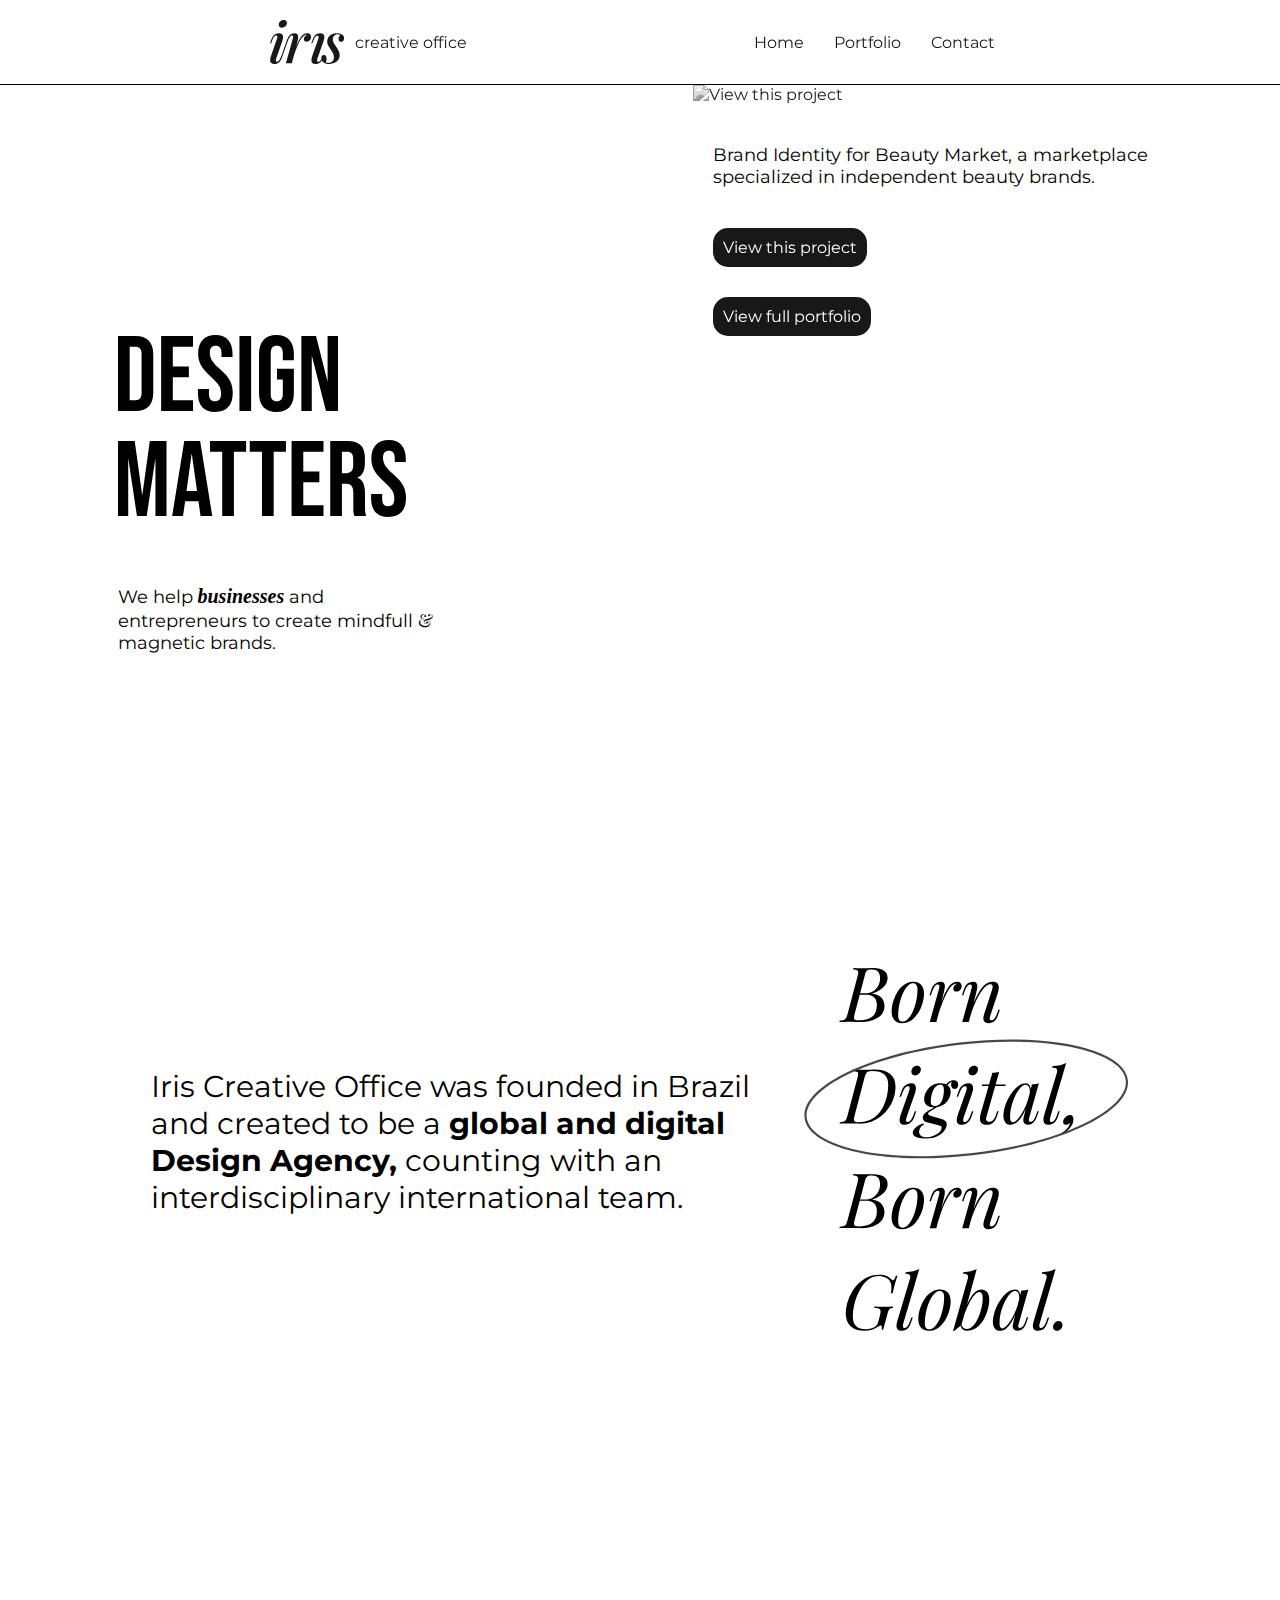
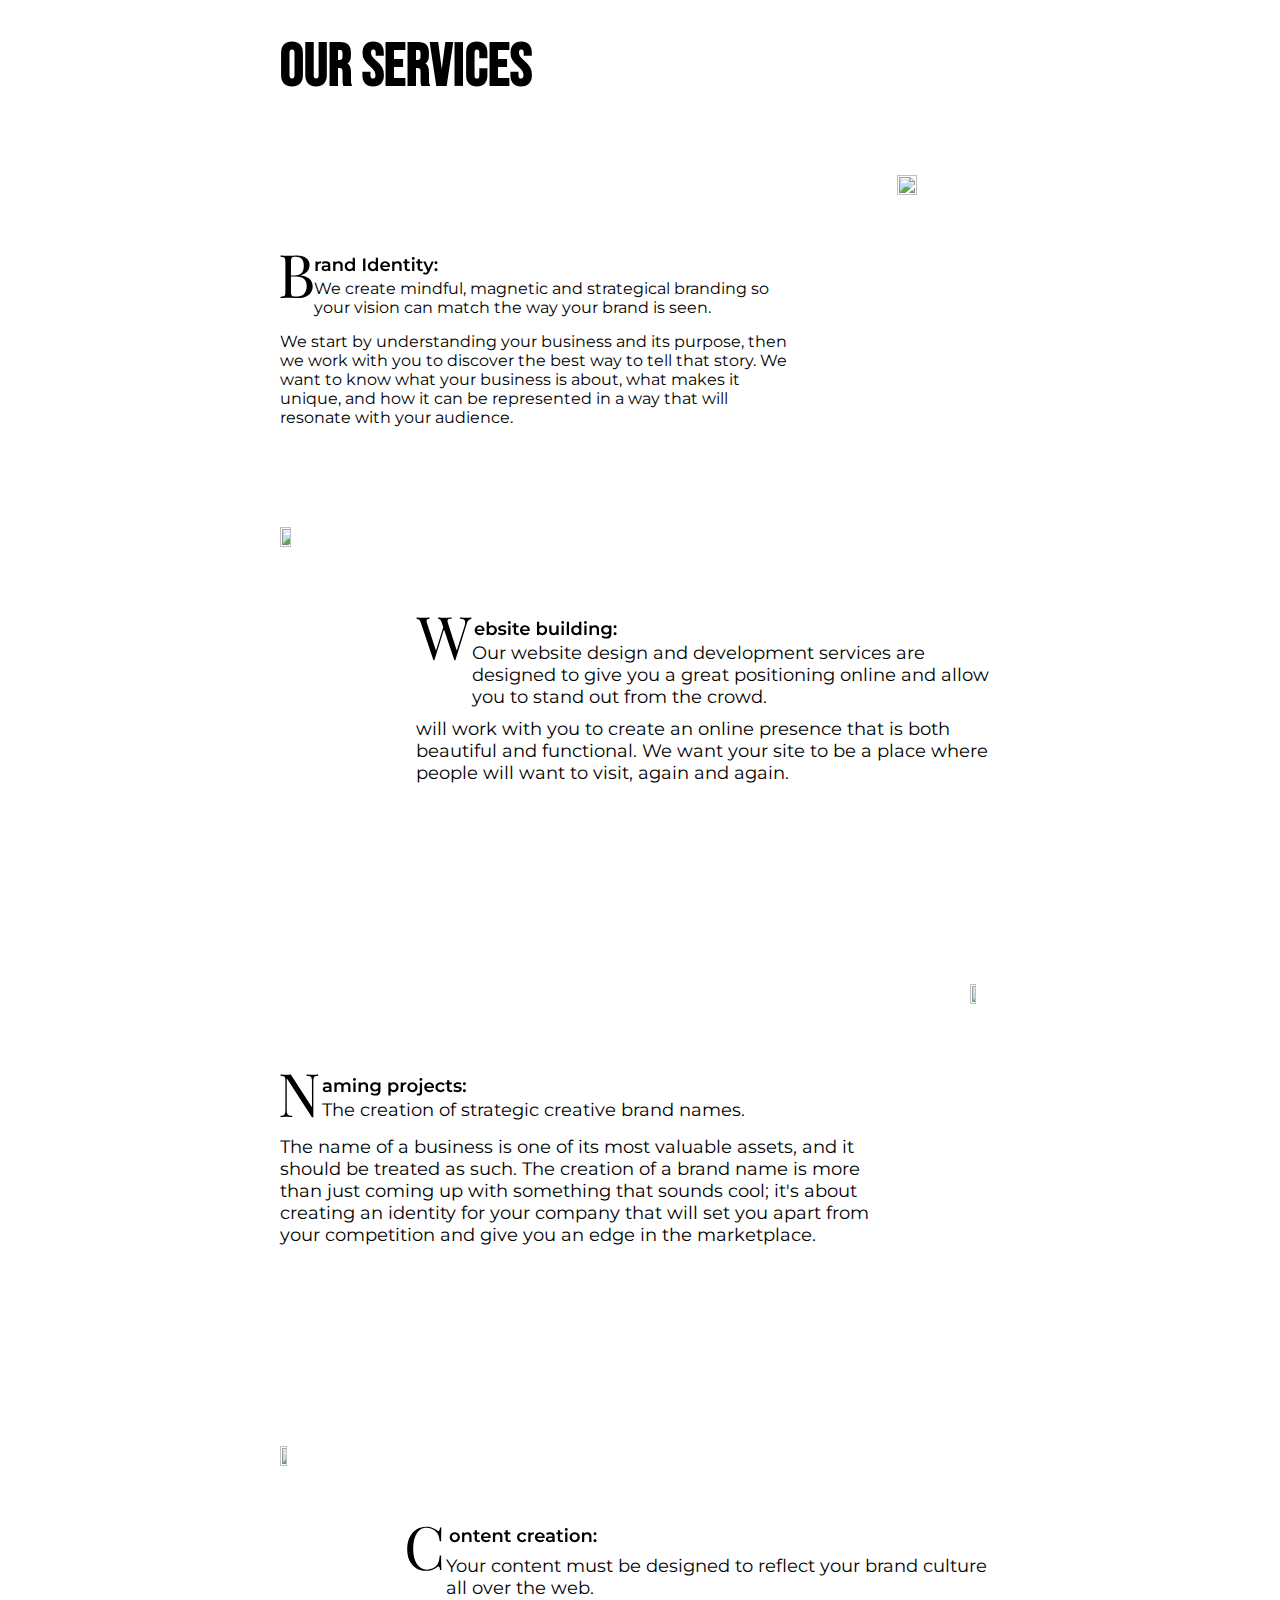
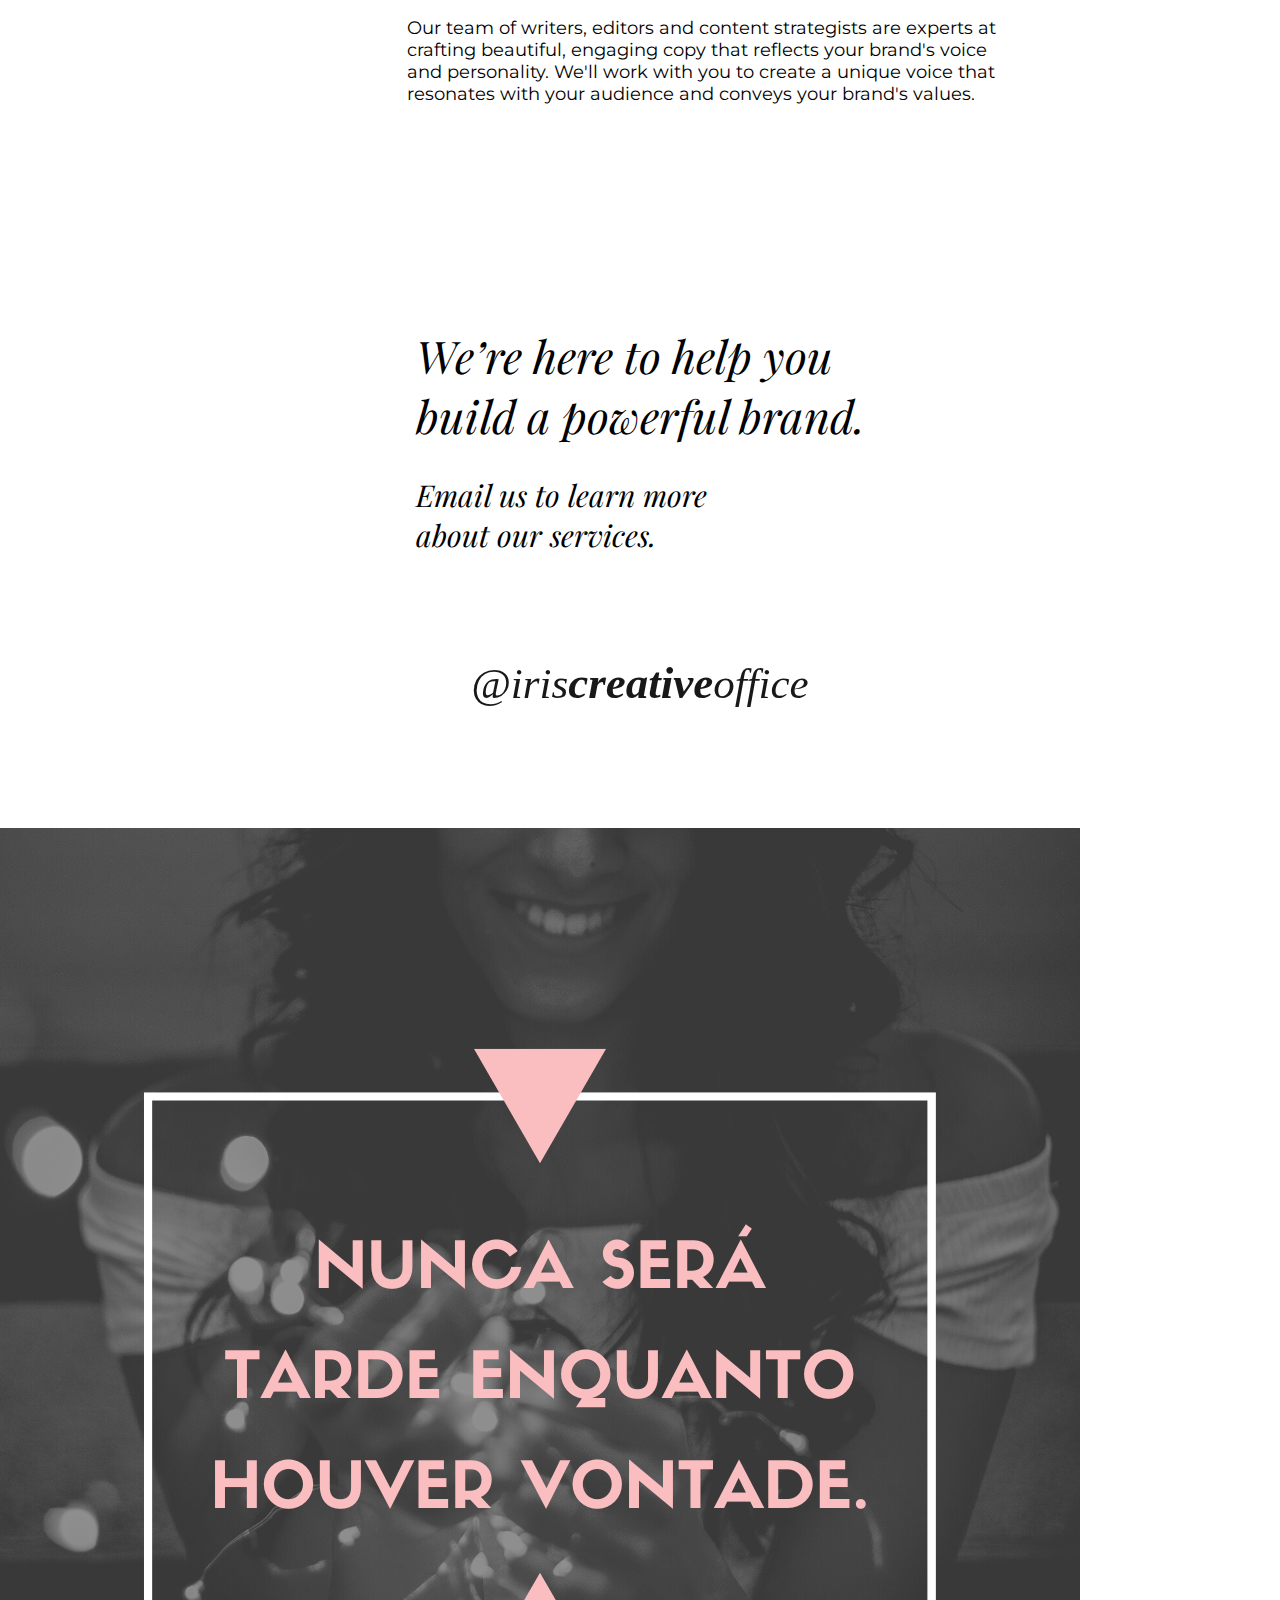
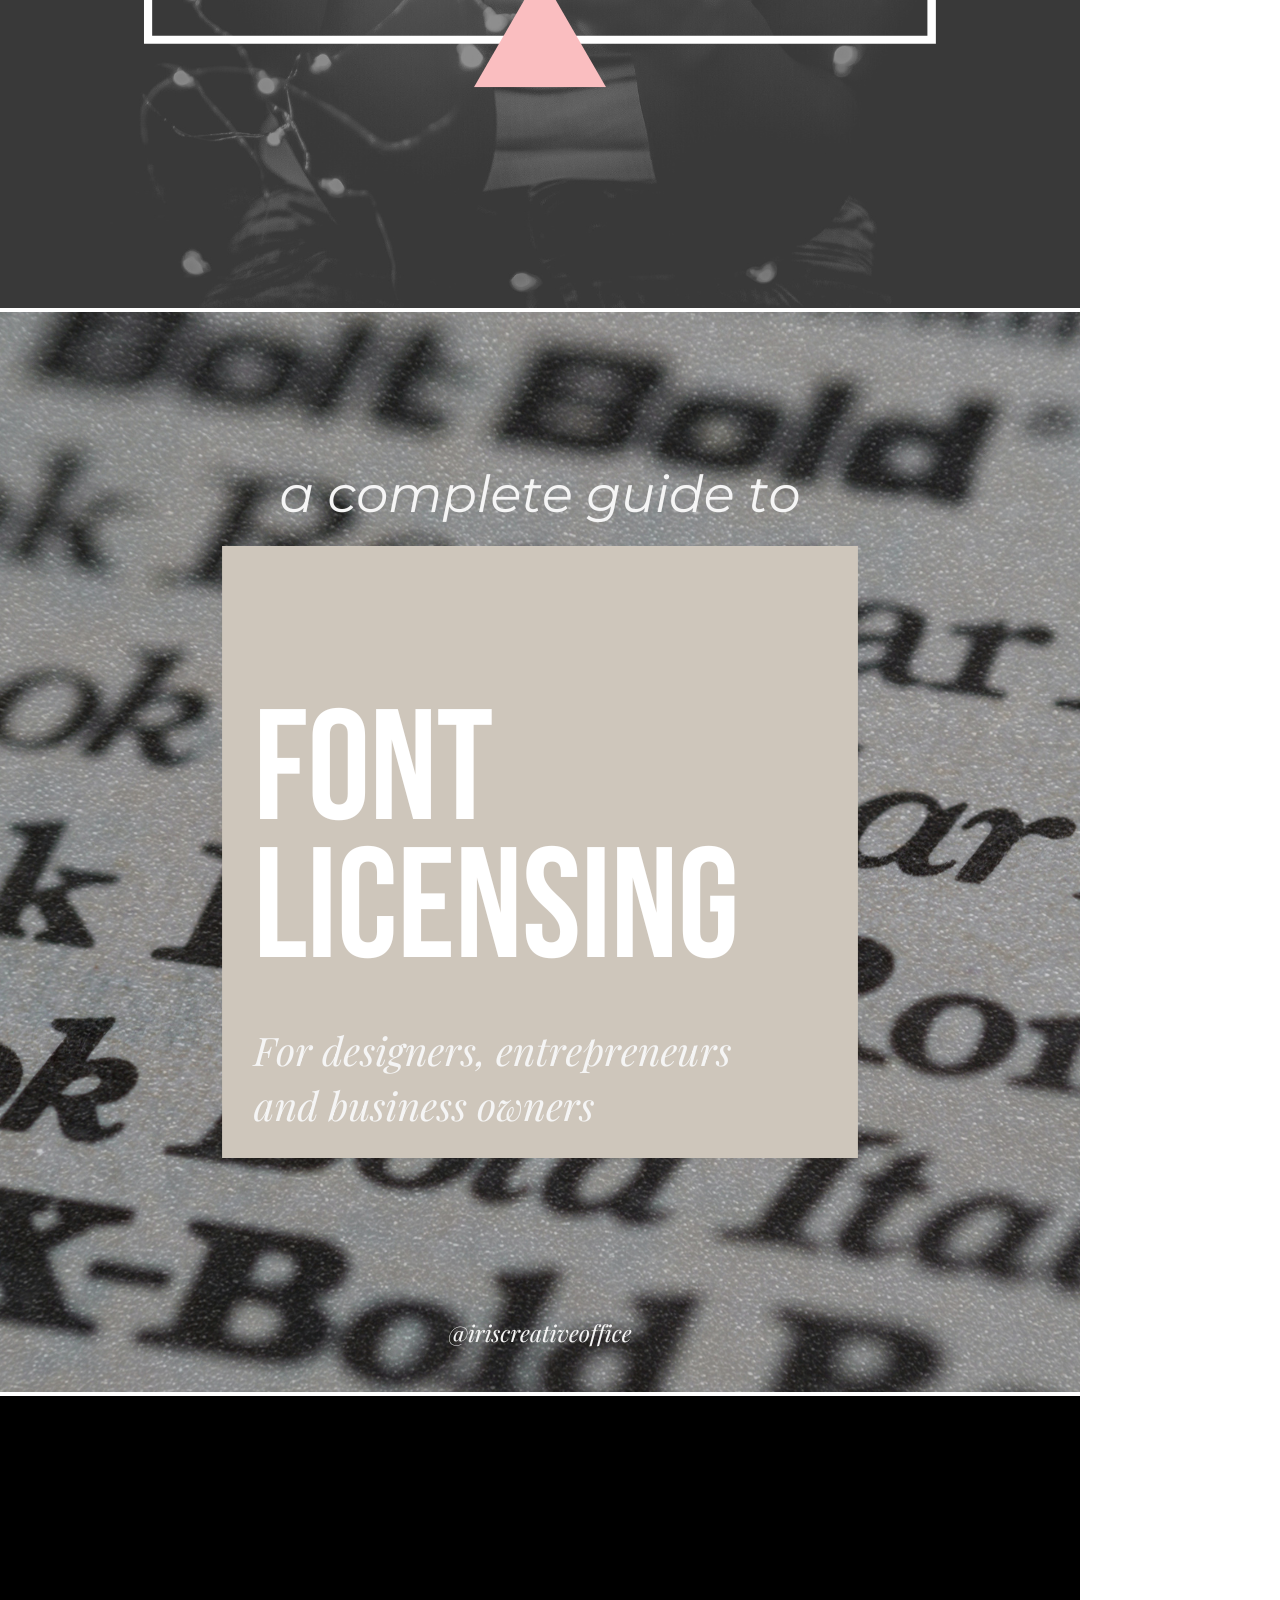
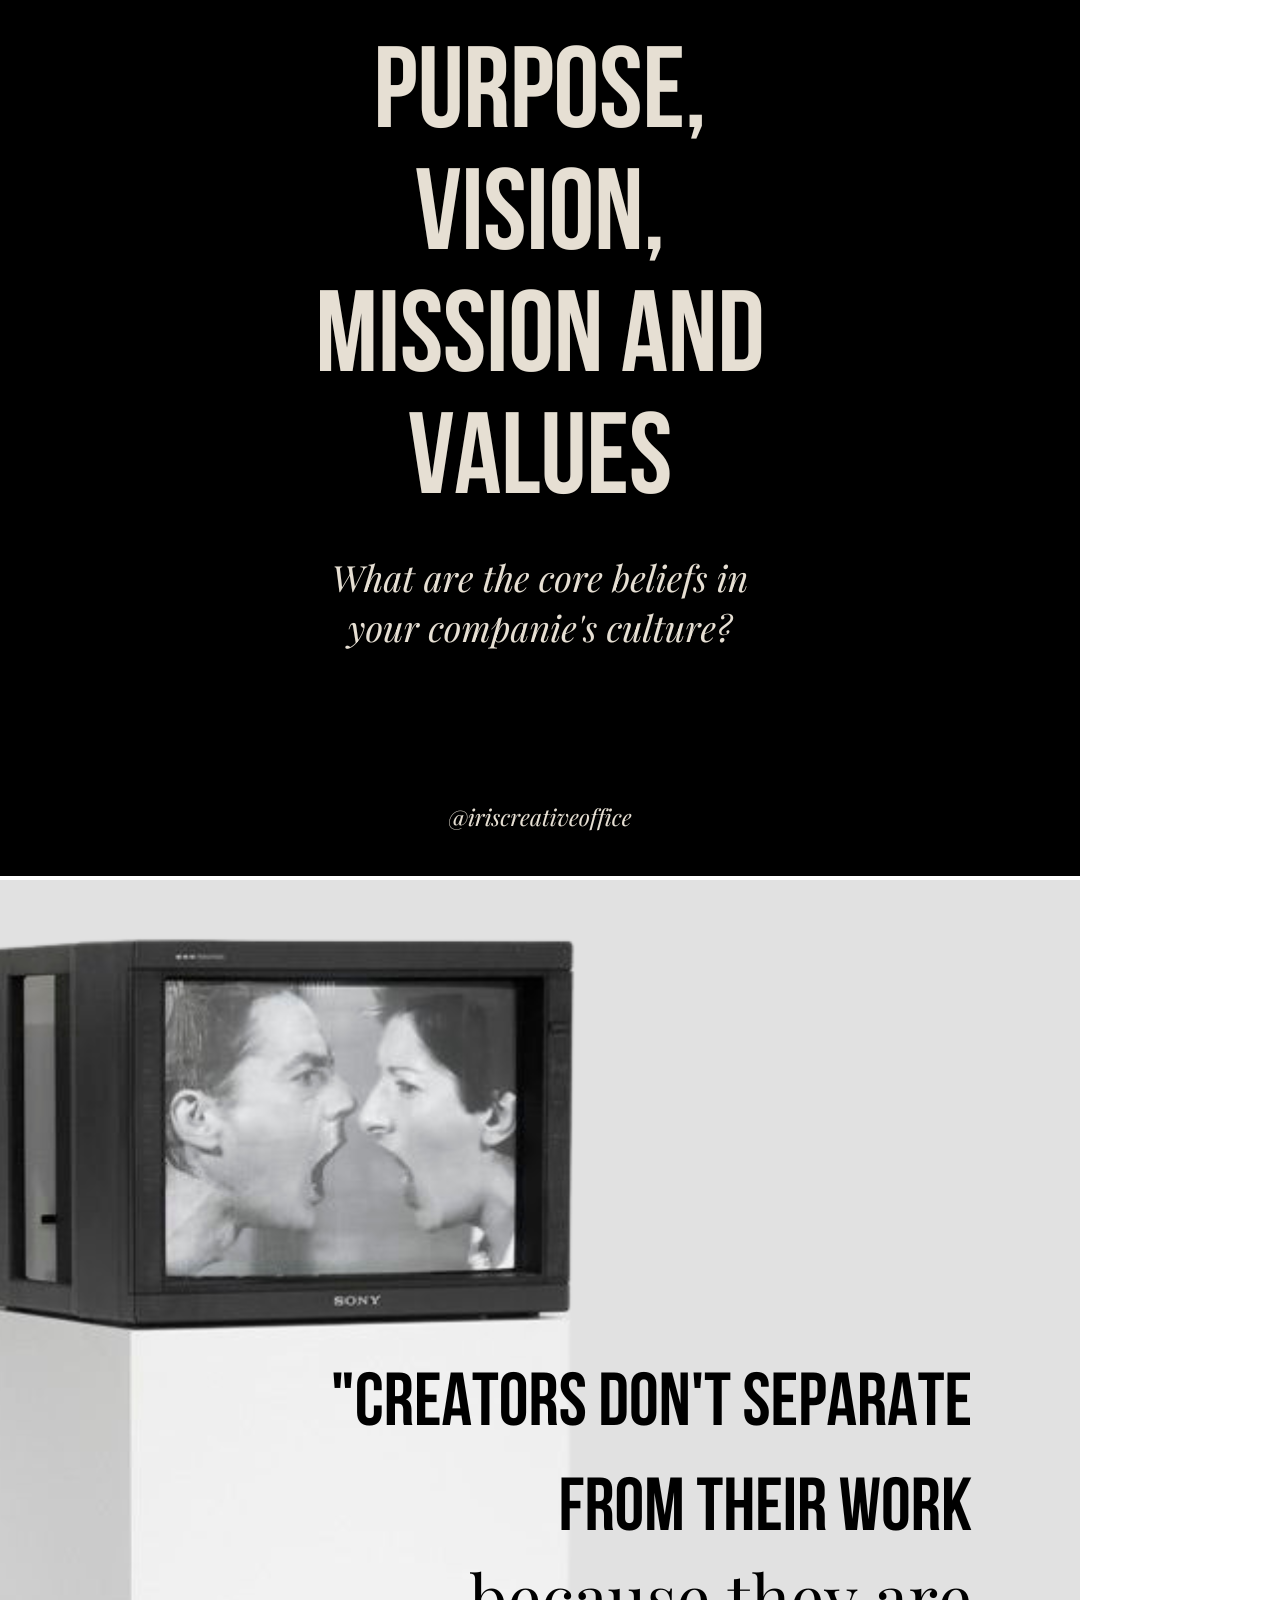
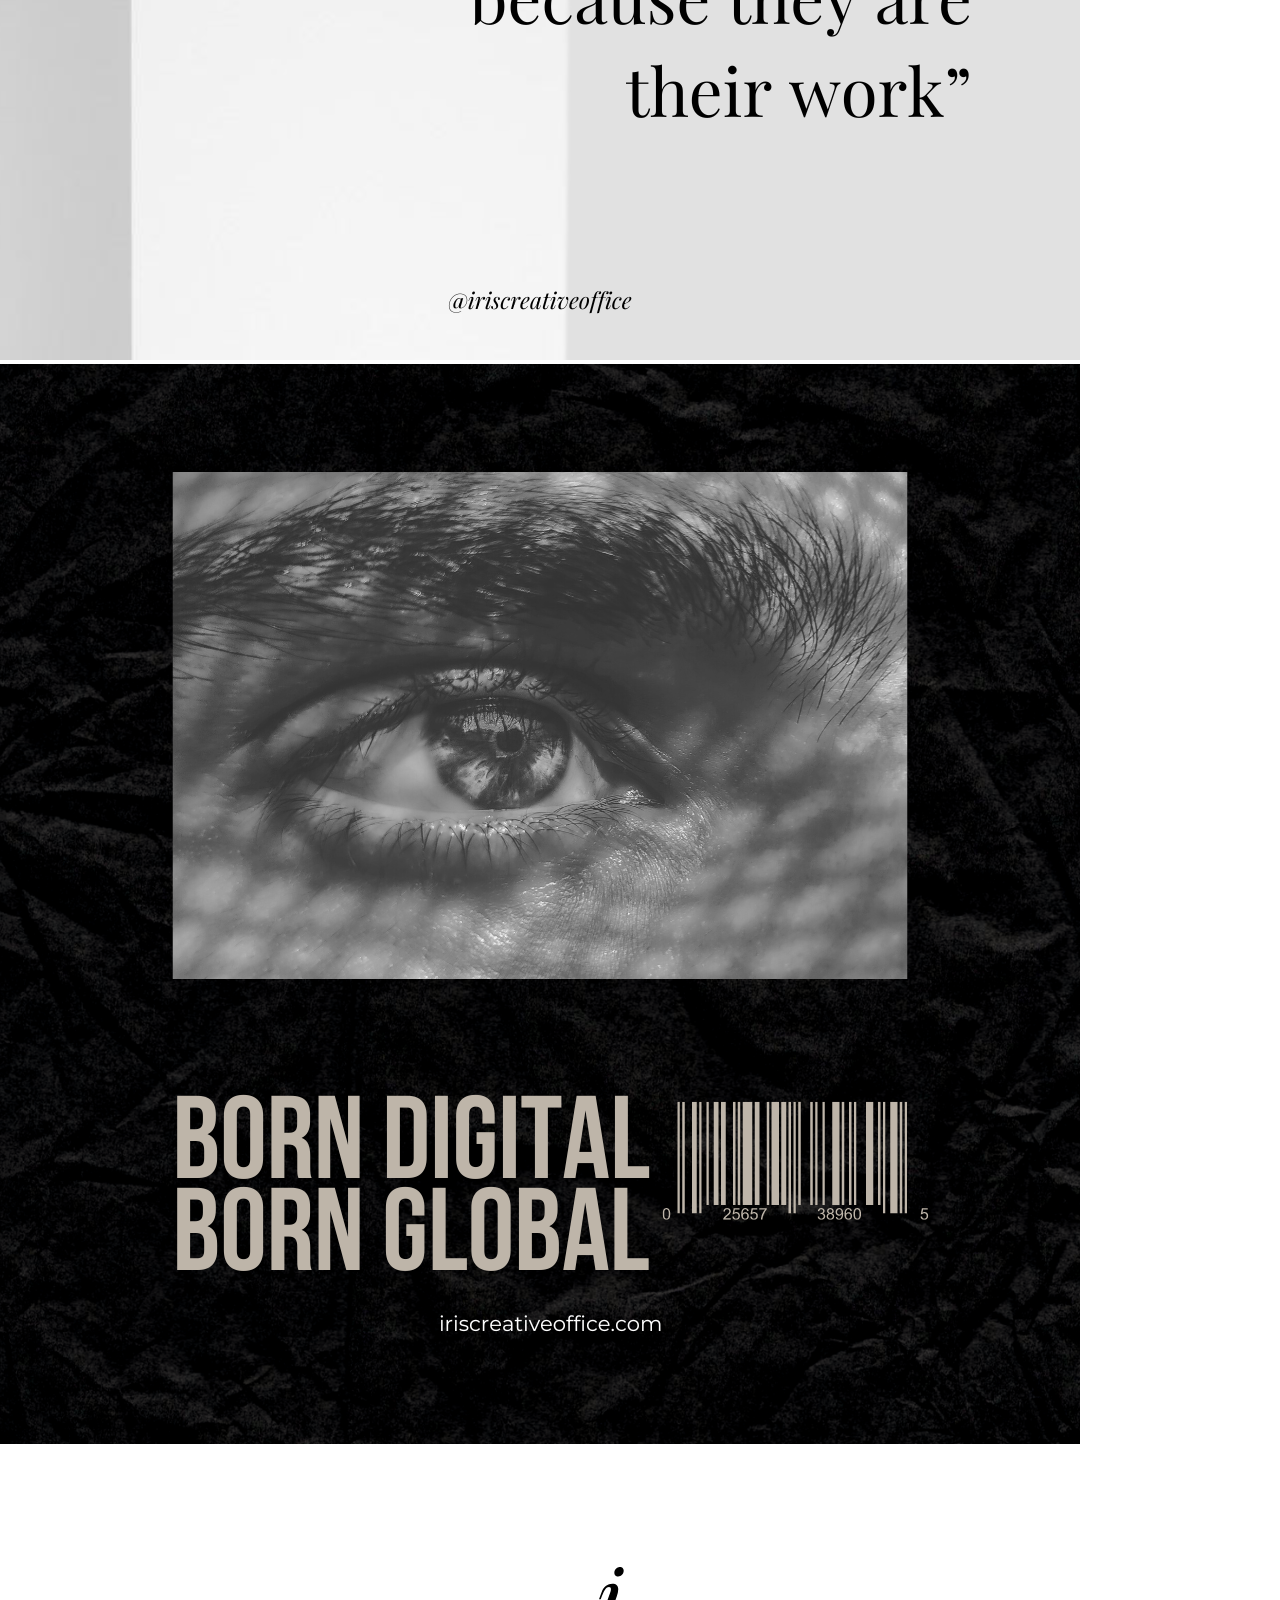
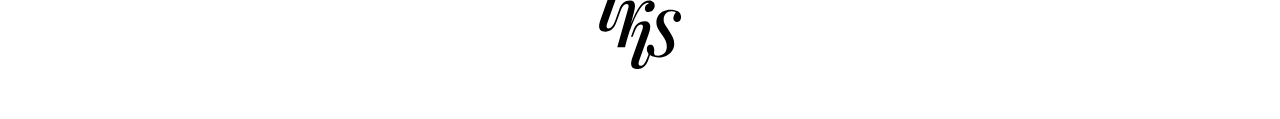
==== commit fae3db3a: "commit" ====
--- a/index.html
+++ b/index.html
@@ -171,7 +171,7 @@
 
     <section class="section-instagram">
         <div class="instagram">
-            <a class="instagram-link" href="https://www.instagram.com/iriscreativeoffice/"><p class="instagram-name">@iriscreativeoffice</p></a>
+            <a class="instagram-link" href="https://www.instagram.com/iriscreativeoffice/"><p class="instagram-name">@iris<span style="font-family: 'playdfair display'; font-style: italic; font-weight: bold; font-size: 45px;">creative</span>office</p></a>
         </div>
 
         <div class="owl-carousel owl-theme">
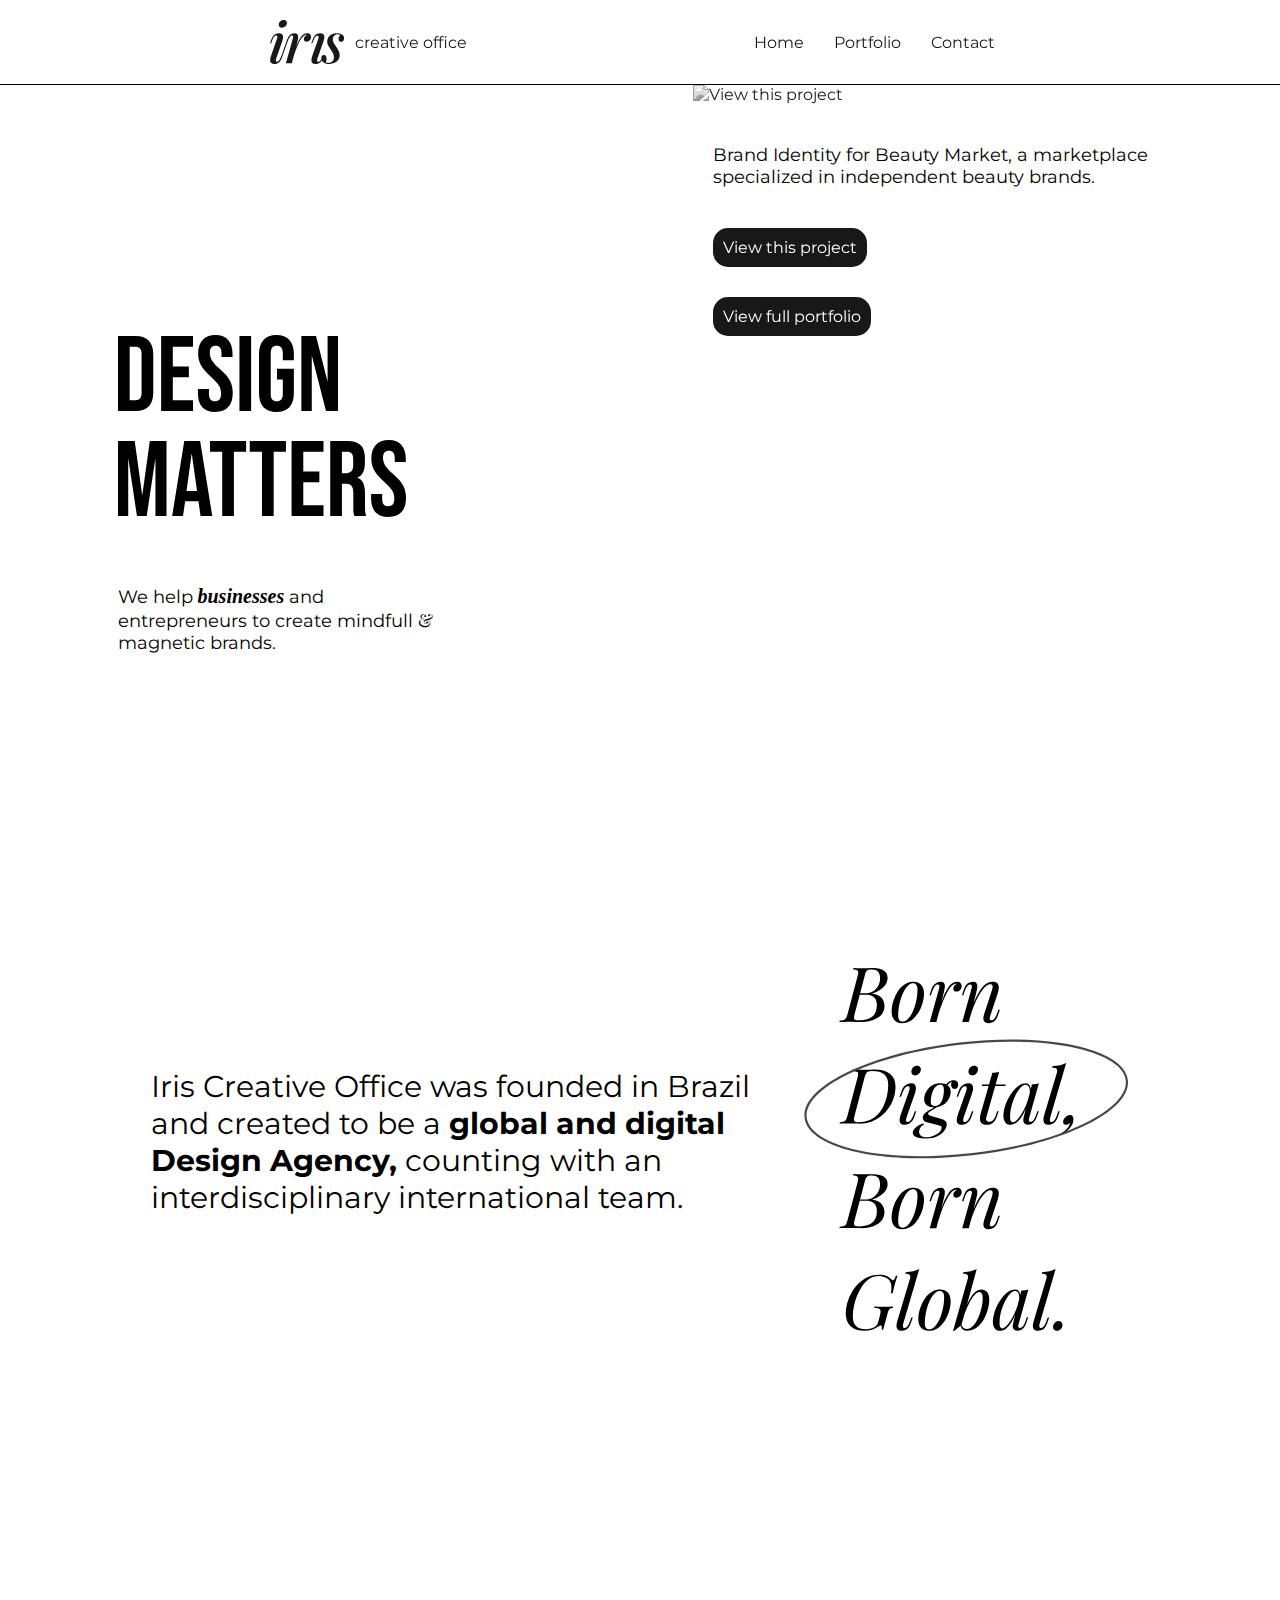
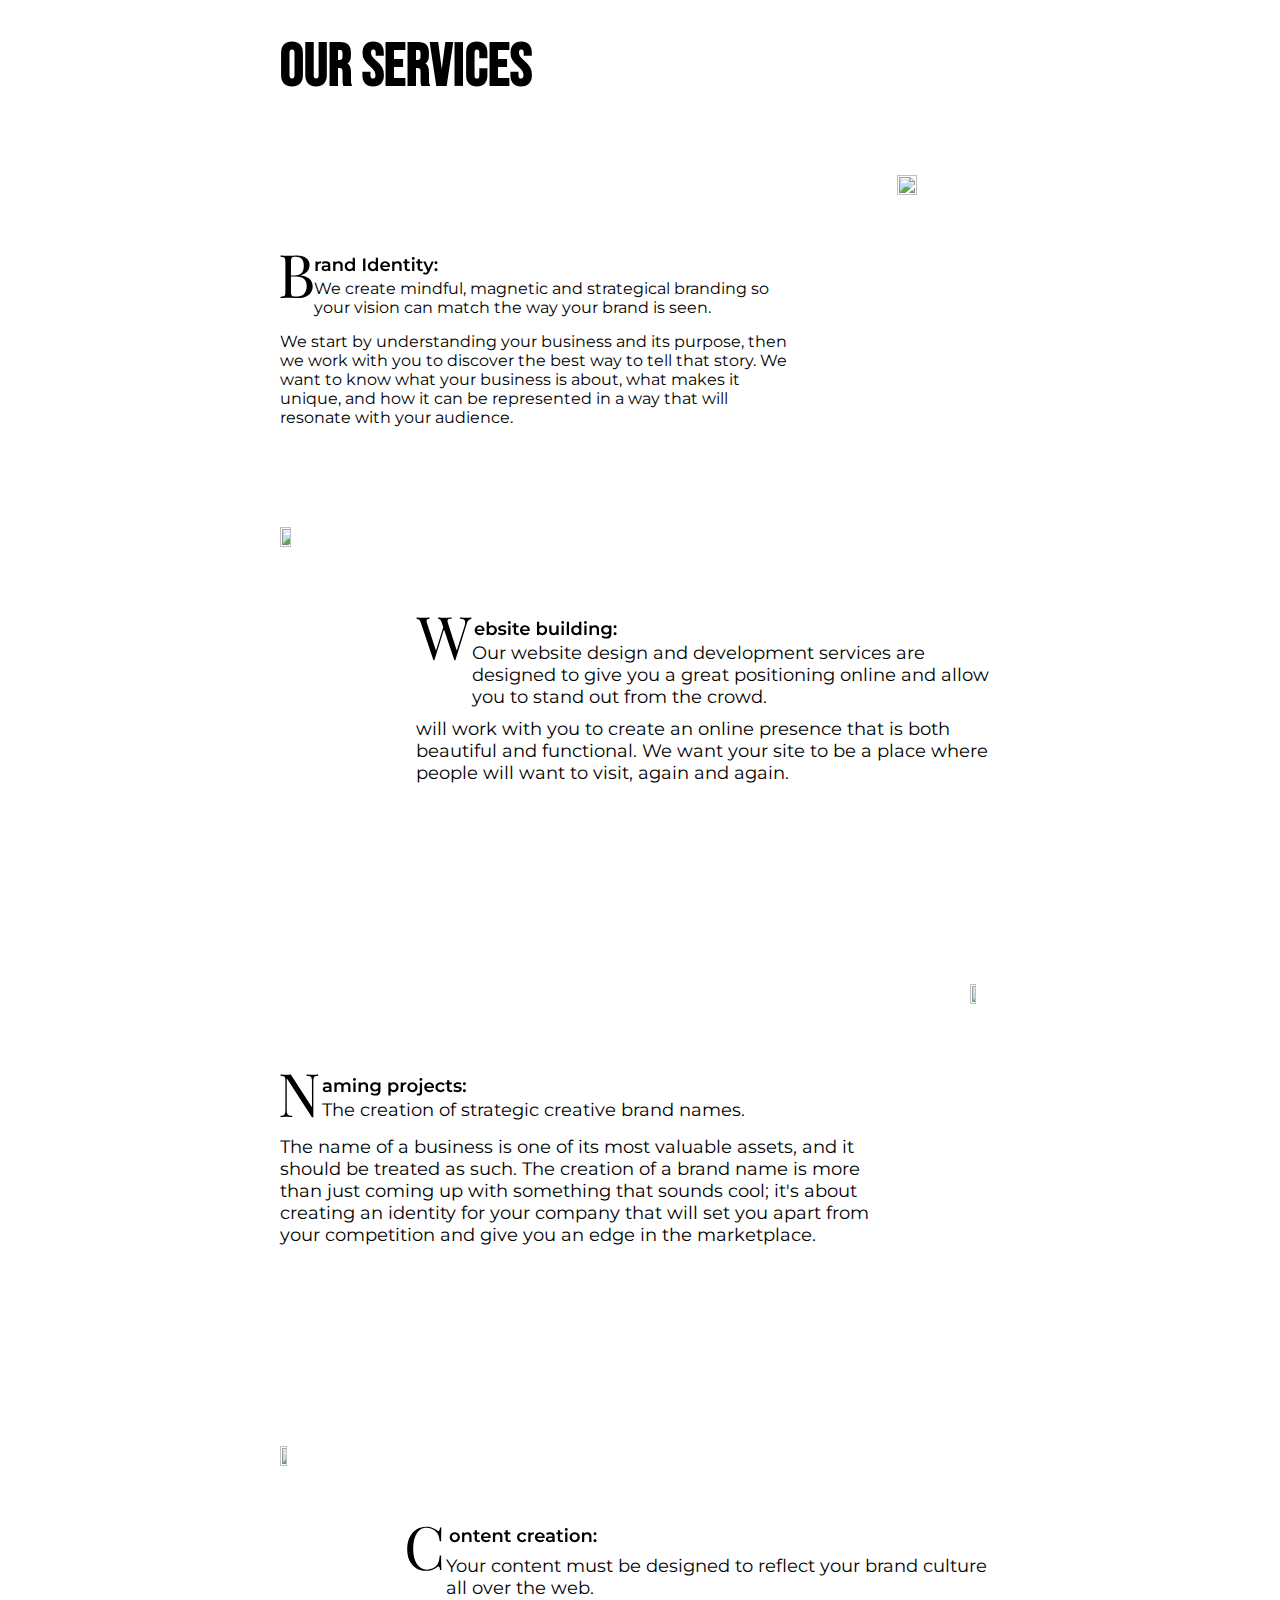
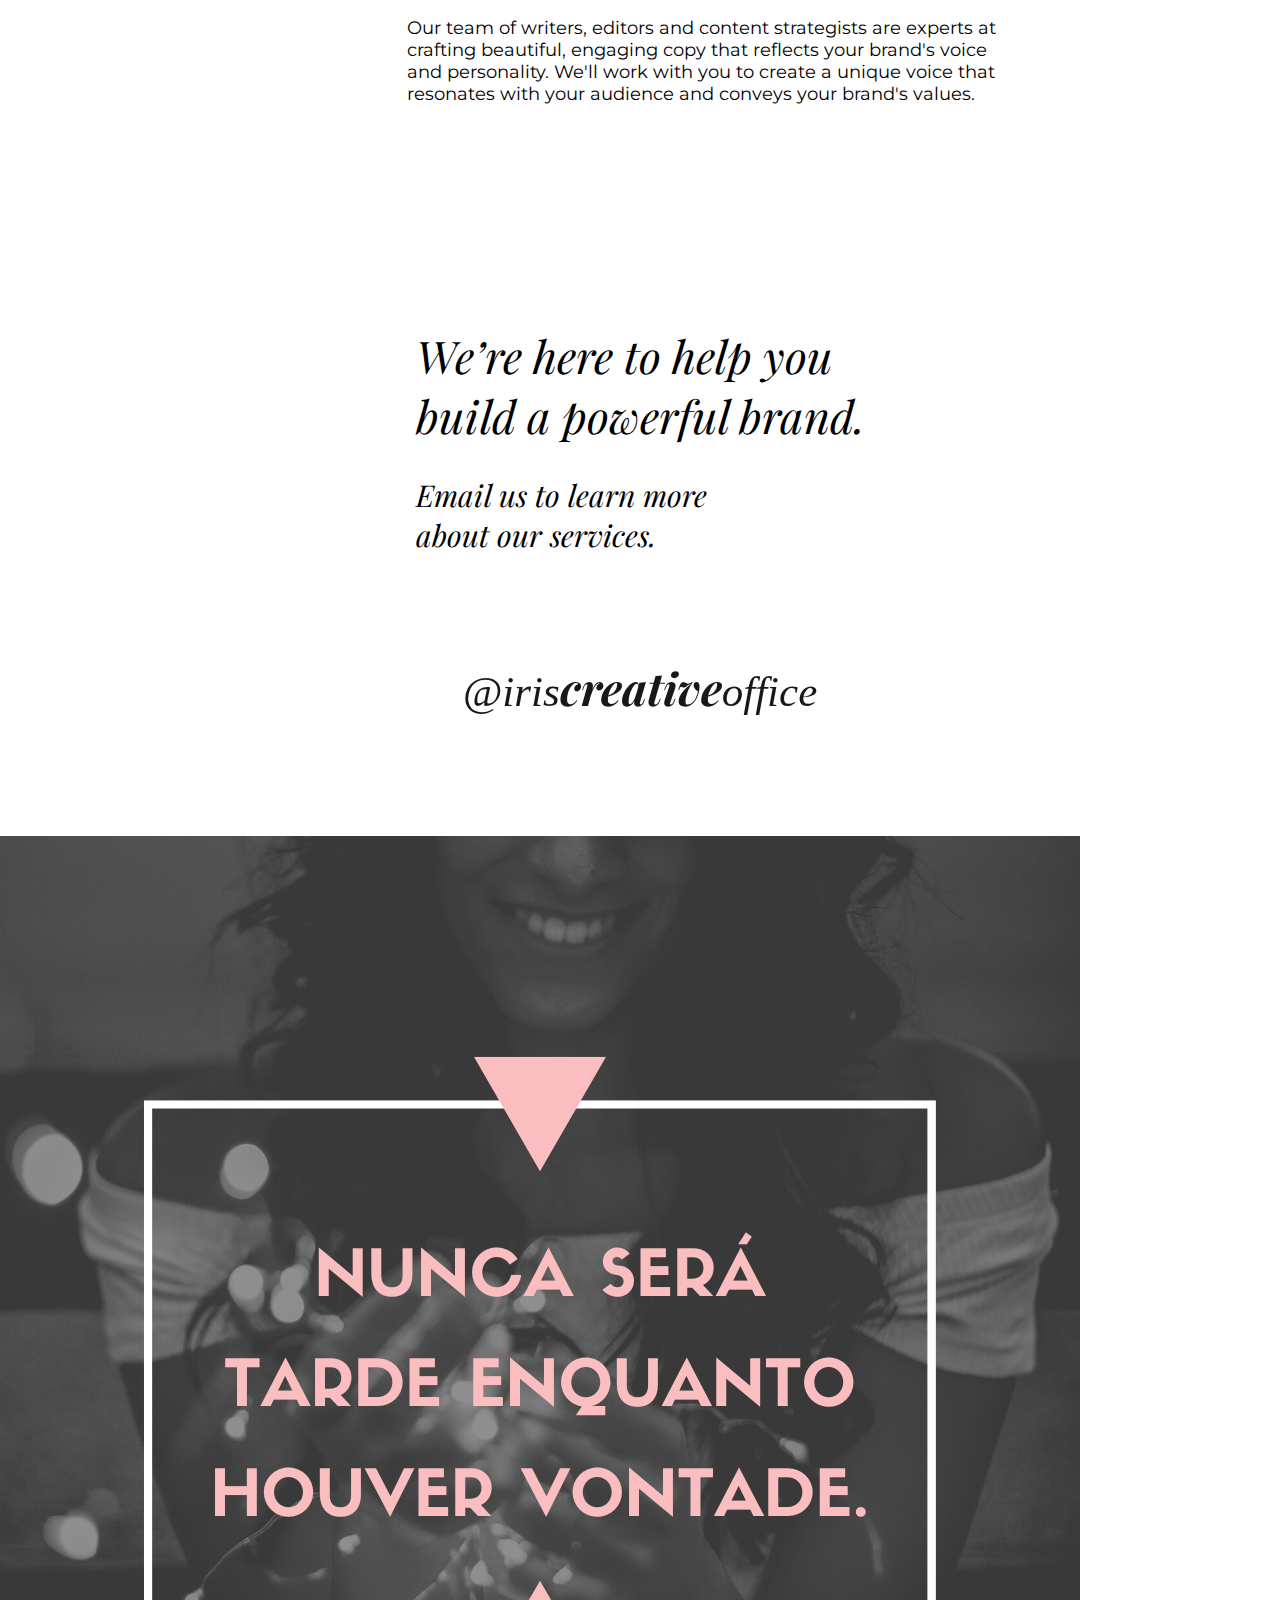
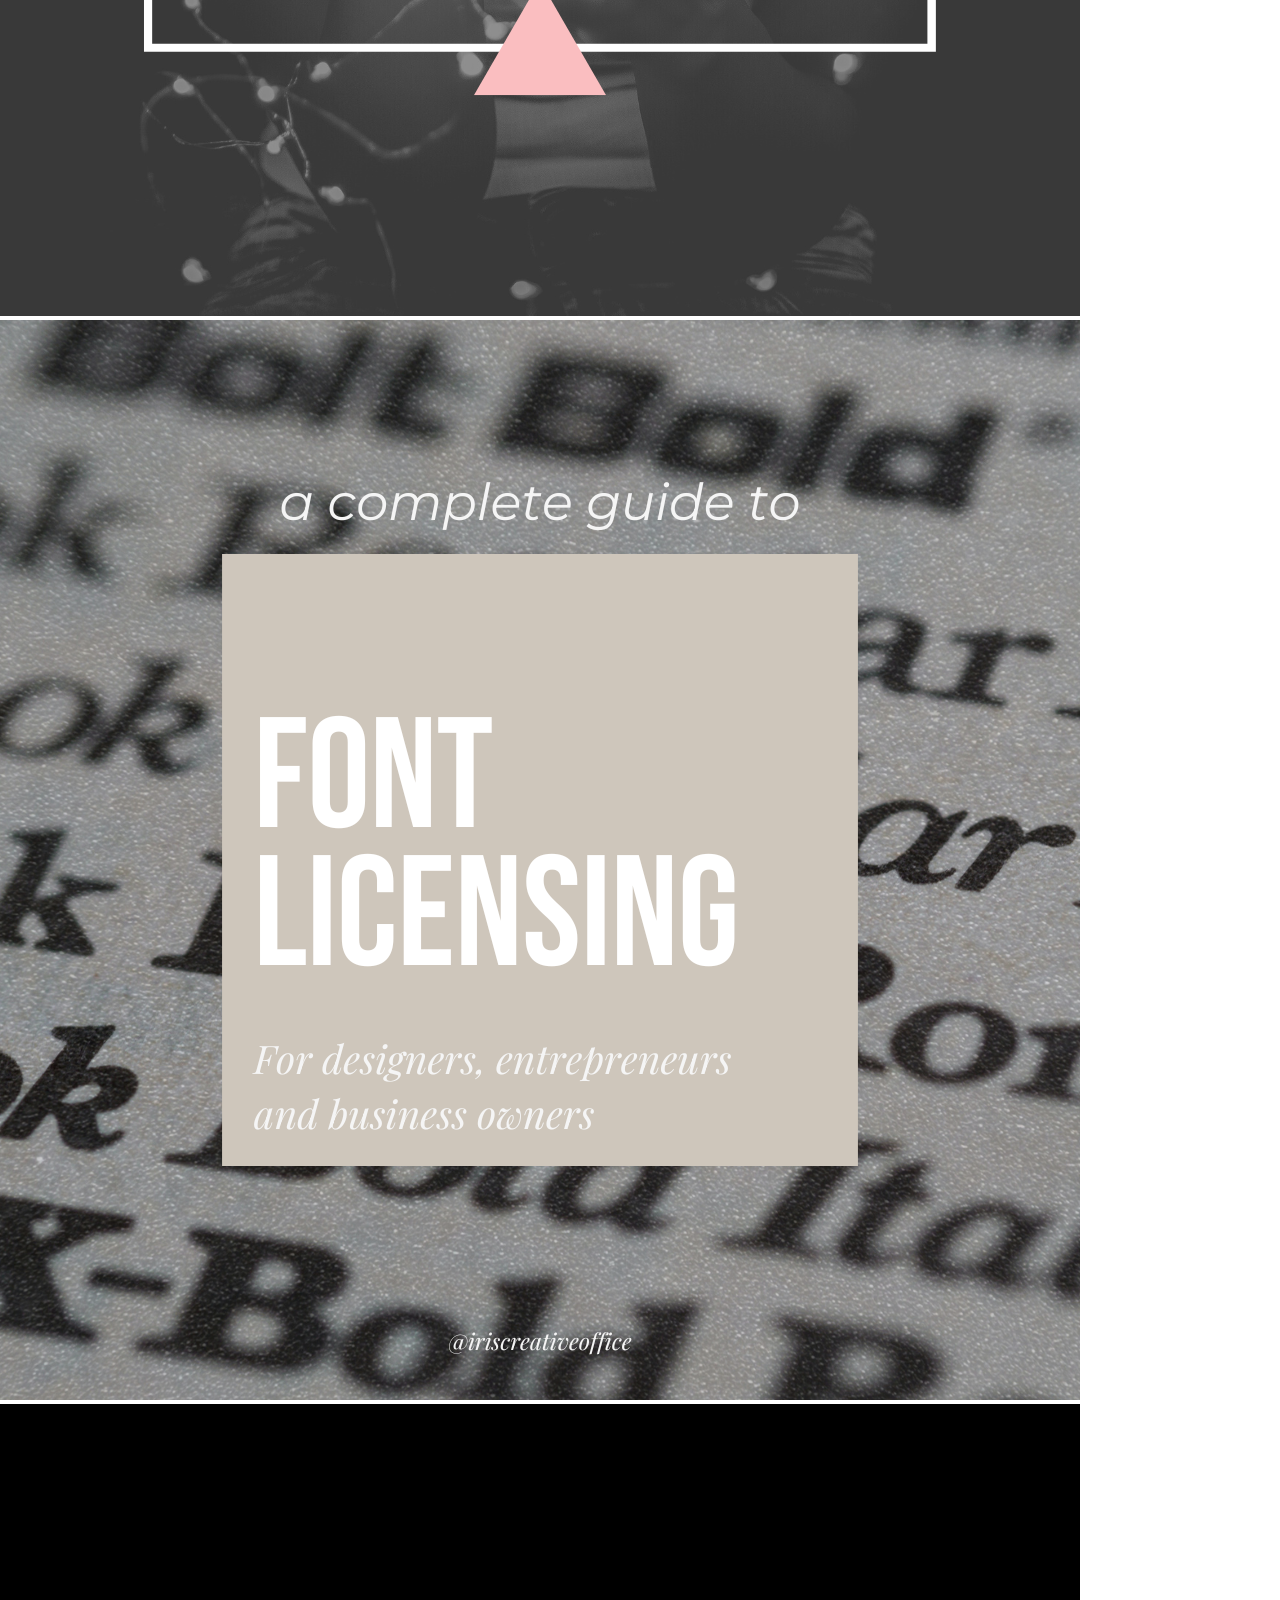
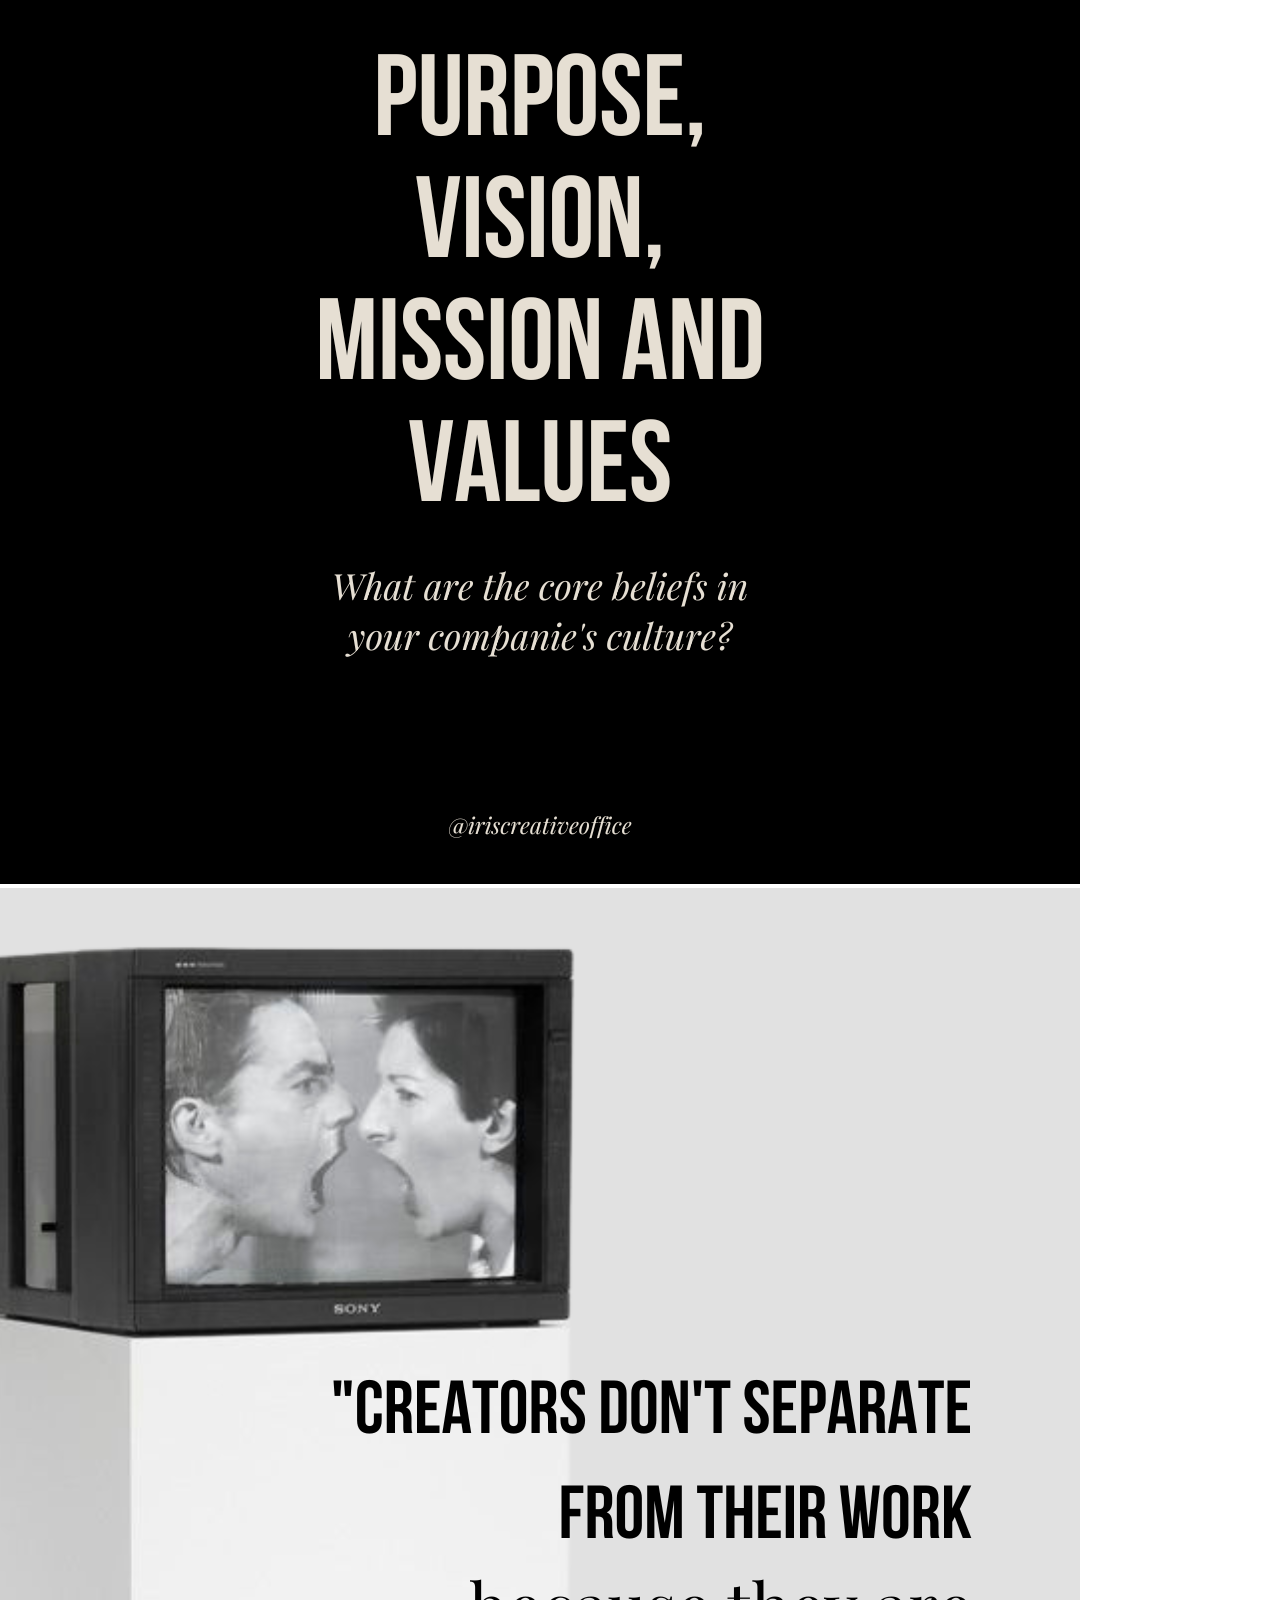
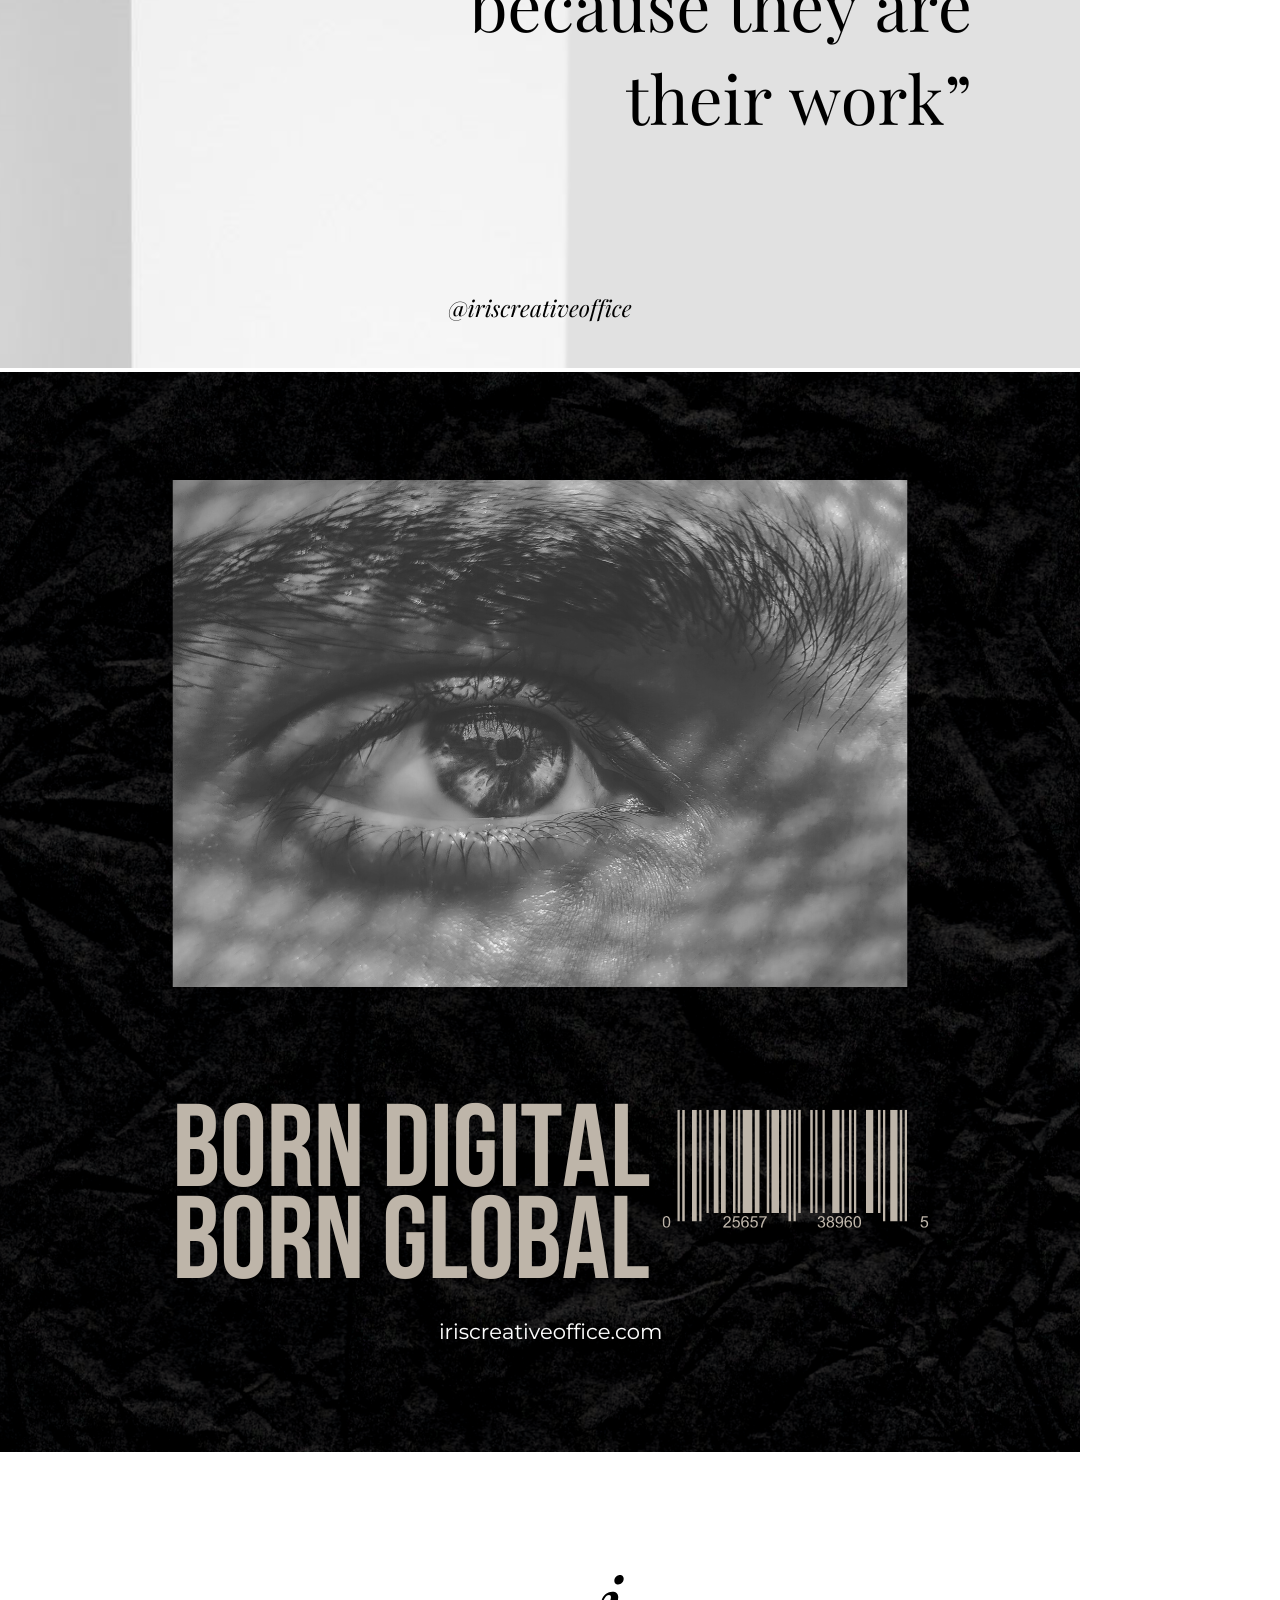
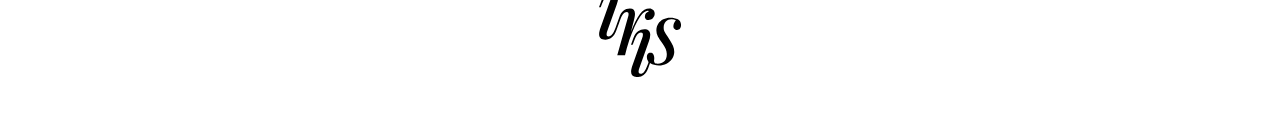
==== commit 64fc4cc4: "commit" ====
--- a/index.html
+++ b/index.html
@@ -171,7 +171,7 @@
 
     <section class="section-instagram">
         <div class="instagram">
-            <a class="instagram-link" href="https://www.instagram.com/iriscreativeoffice/"><p class="instagram-name">@iris<span style="font-family: 'playdfair display'; font-style: italic; font-weight: bold; font-size: 45px;">creative</span>office</p></a>
+            <a class="instagram-link" href="https://www.instagram.com/iriscreativeoffice/"><p class="instagram-name">@iris<span style="font-family: 'playfair display'; font-style: italic; font-weight: bold; font-size: 45px;">creative</span>office</p></a>
         </div>
 
         <div class="owl-carousel owl-theme">
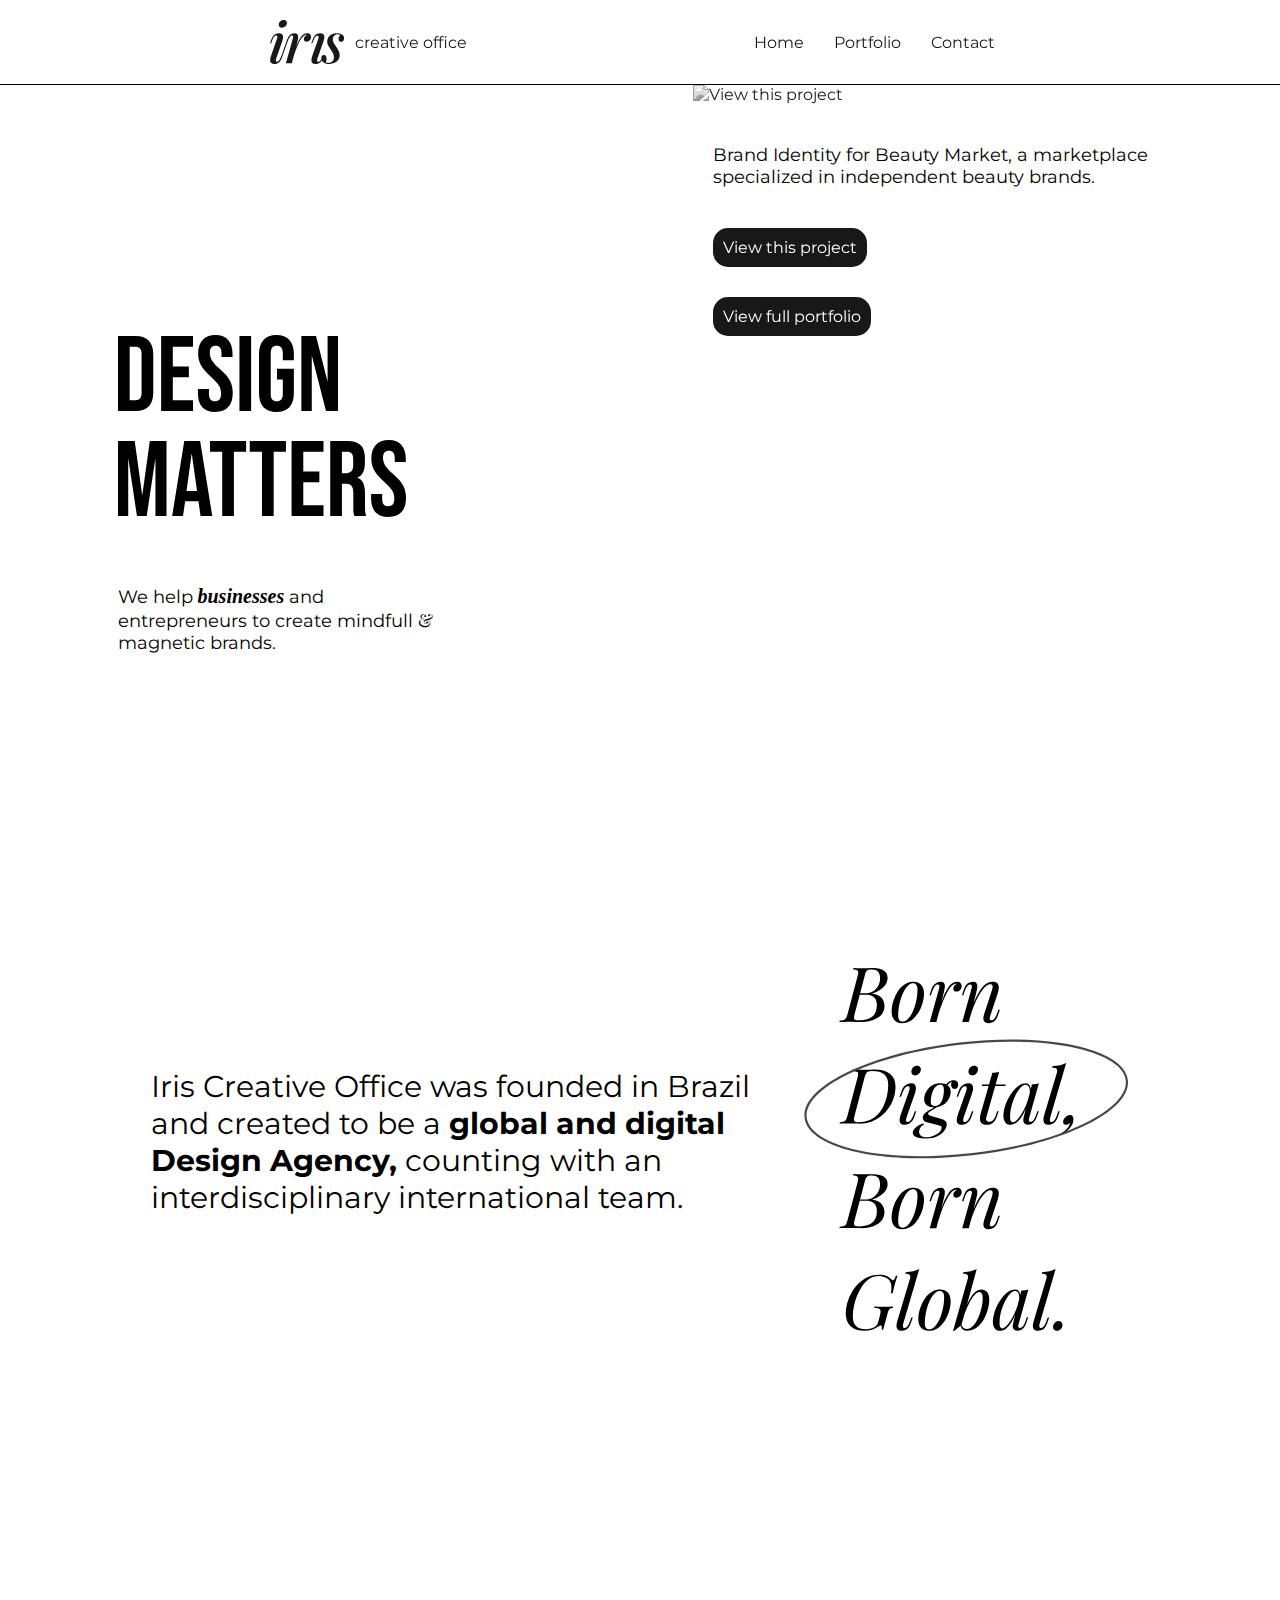
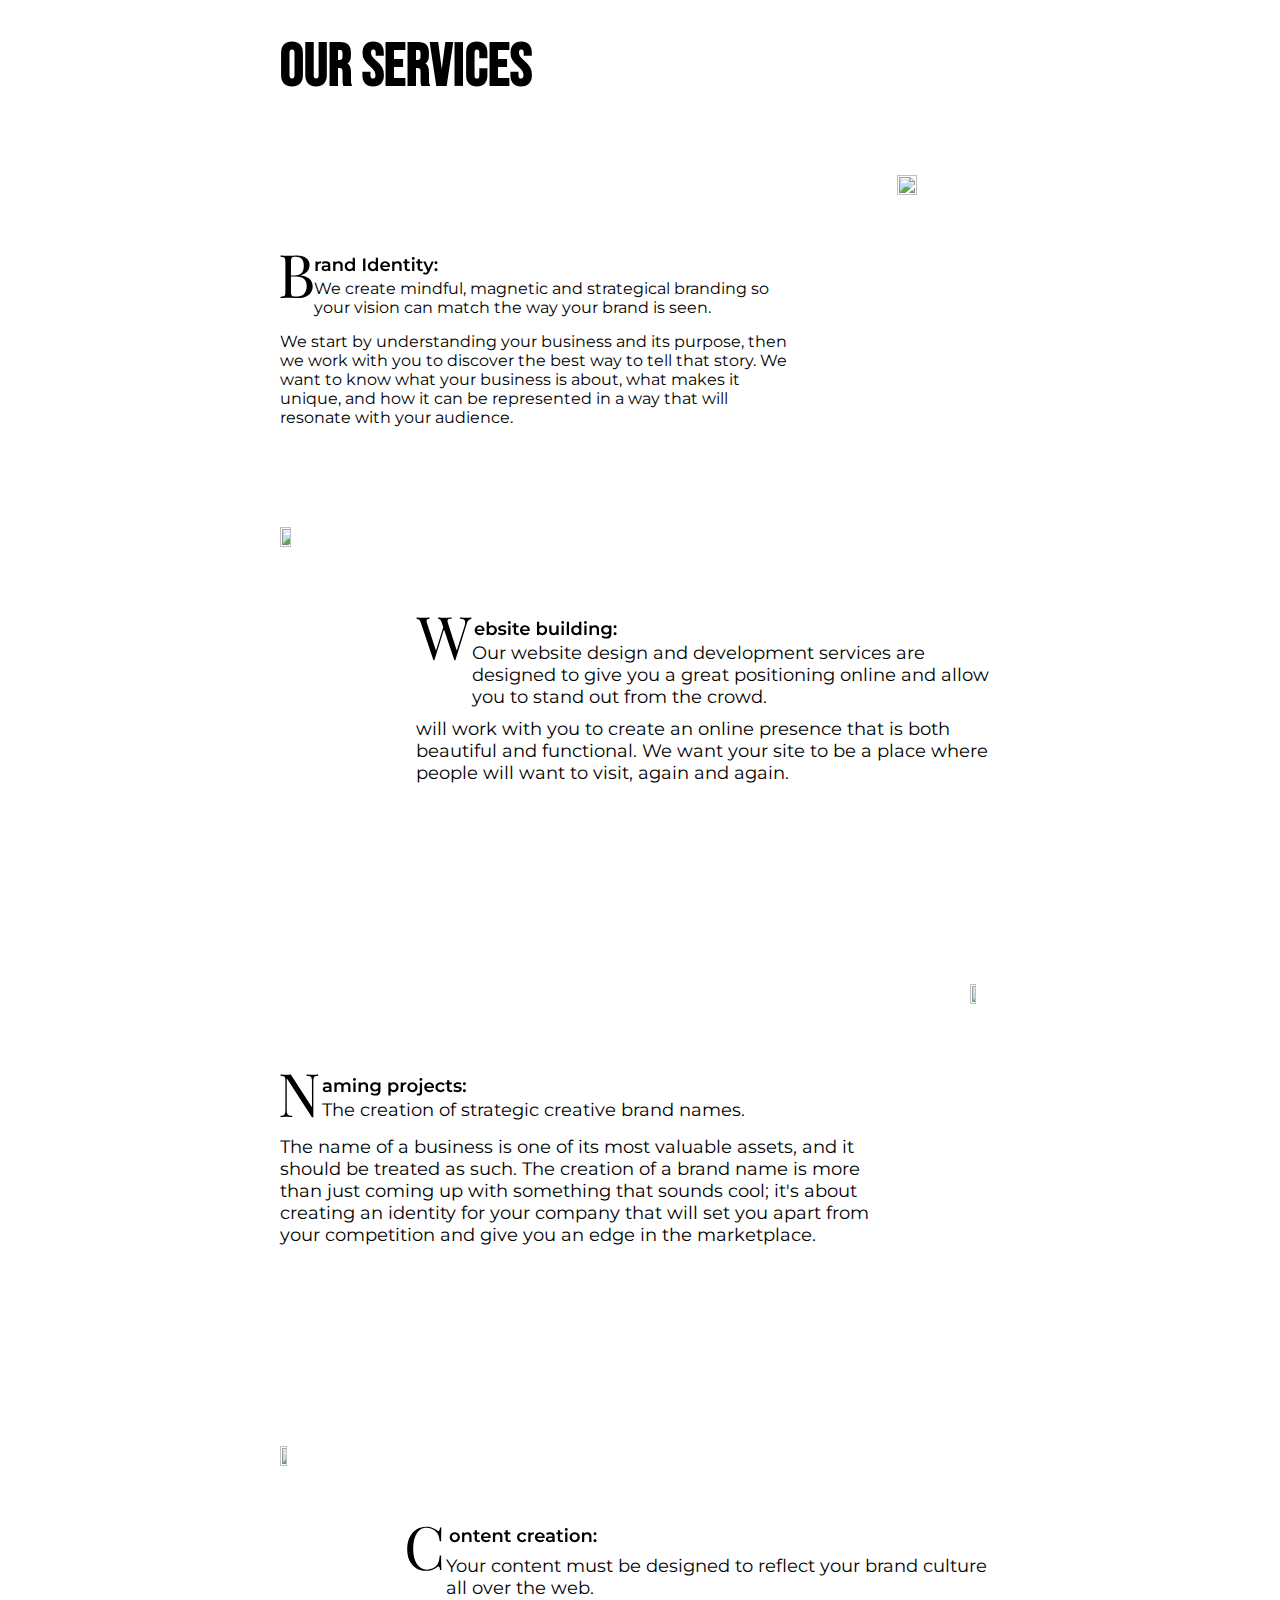
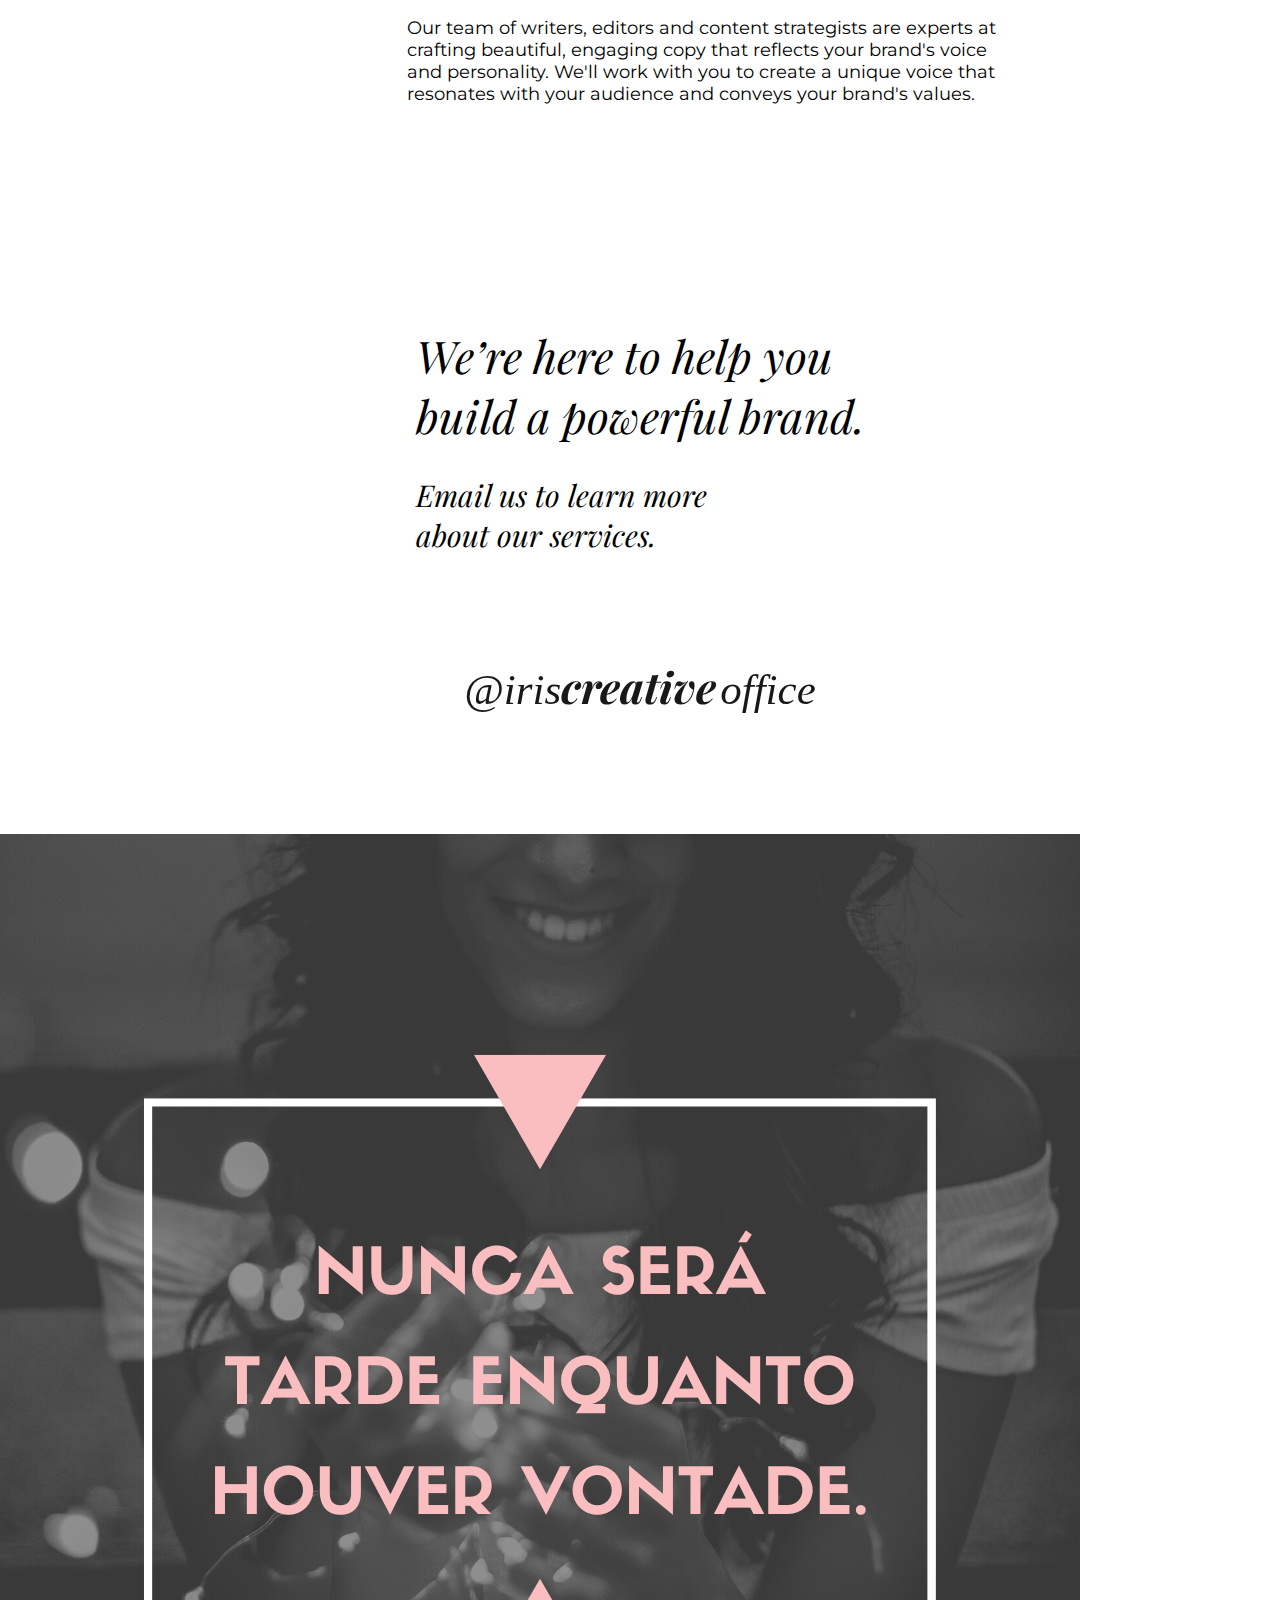
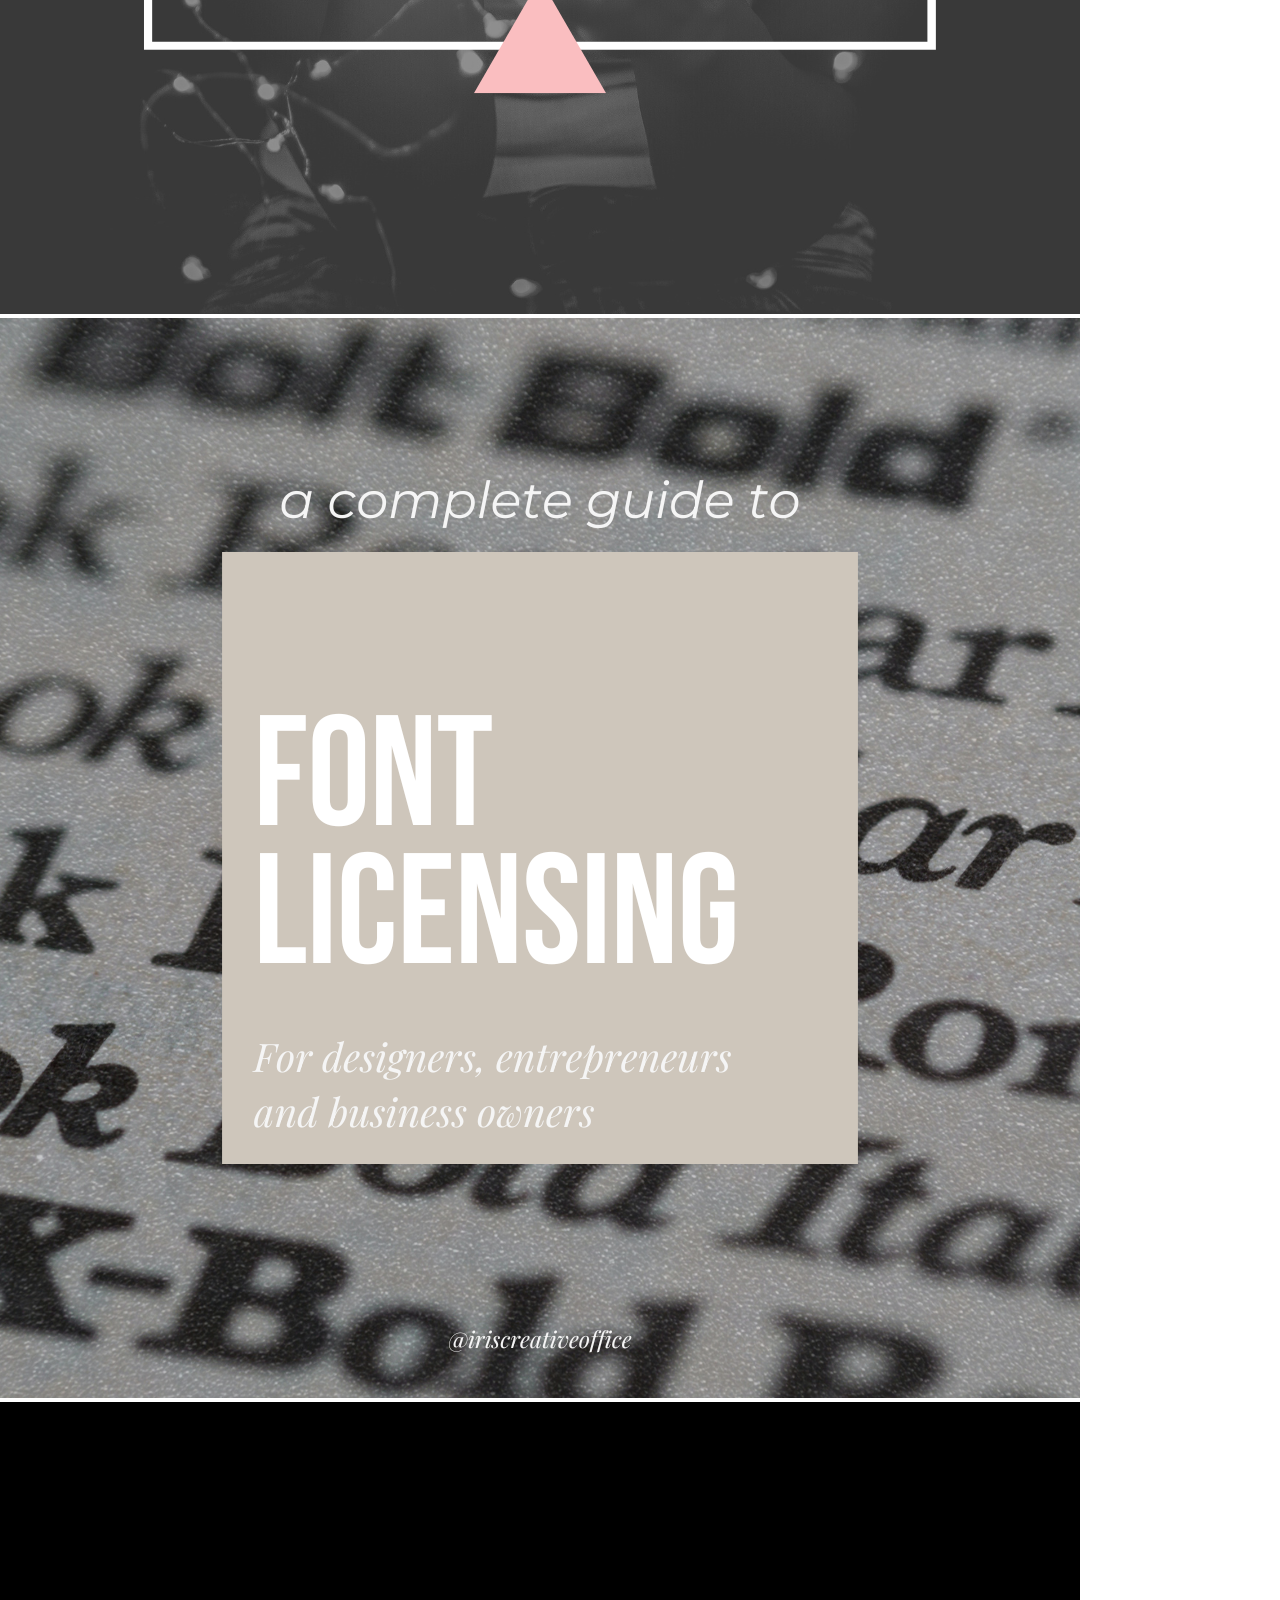
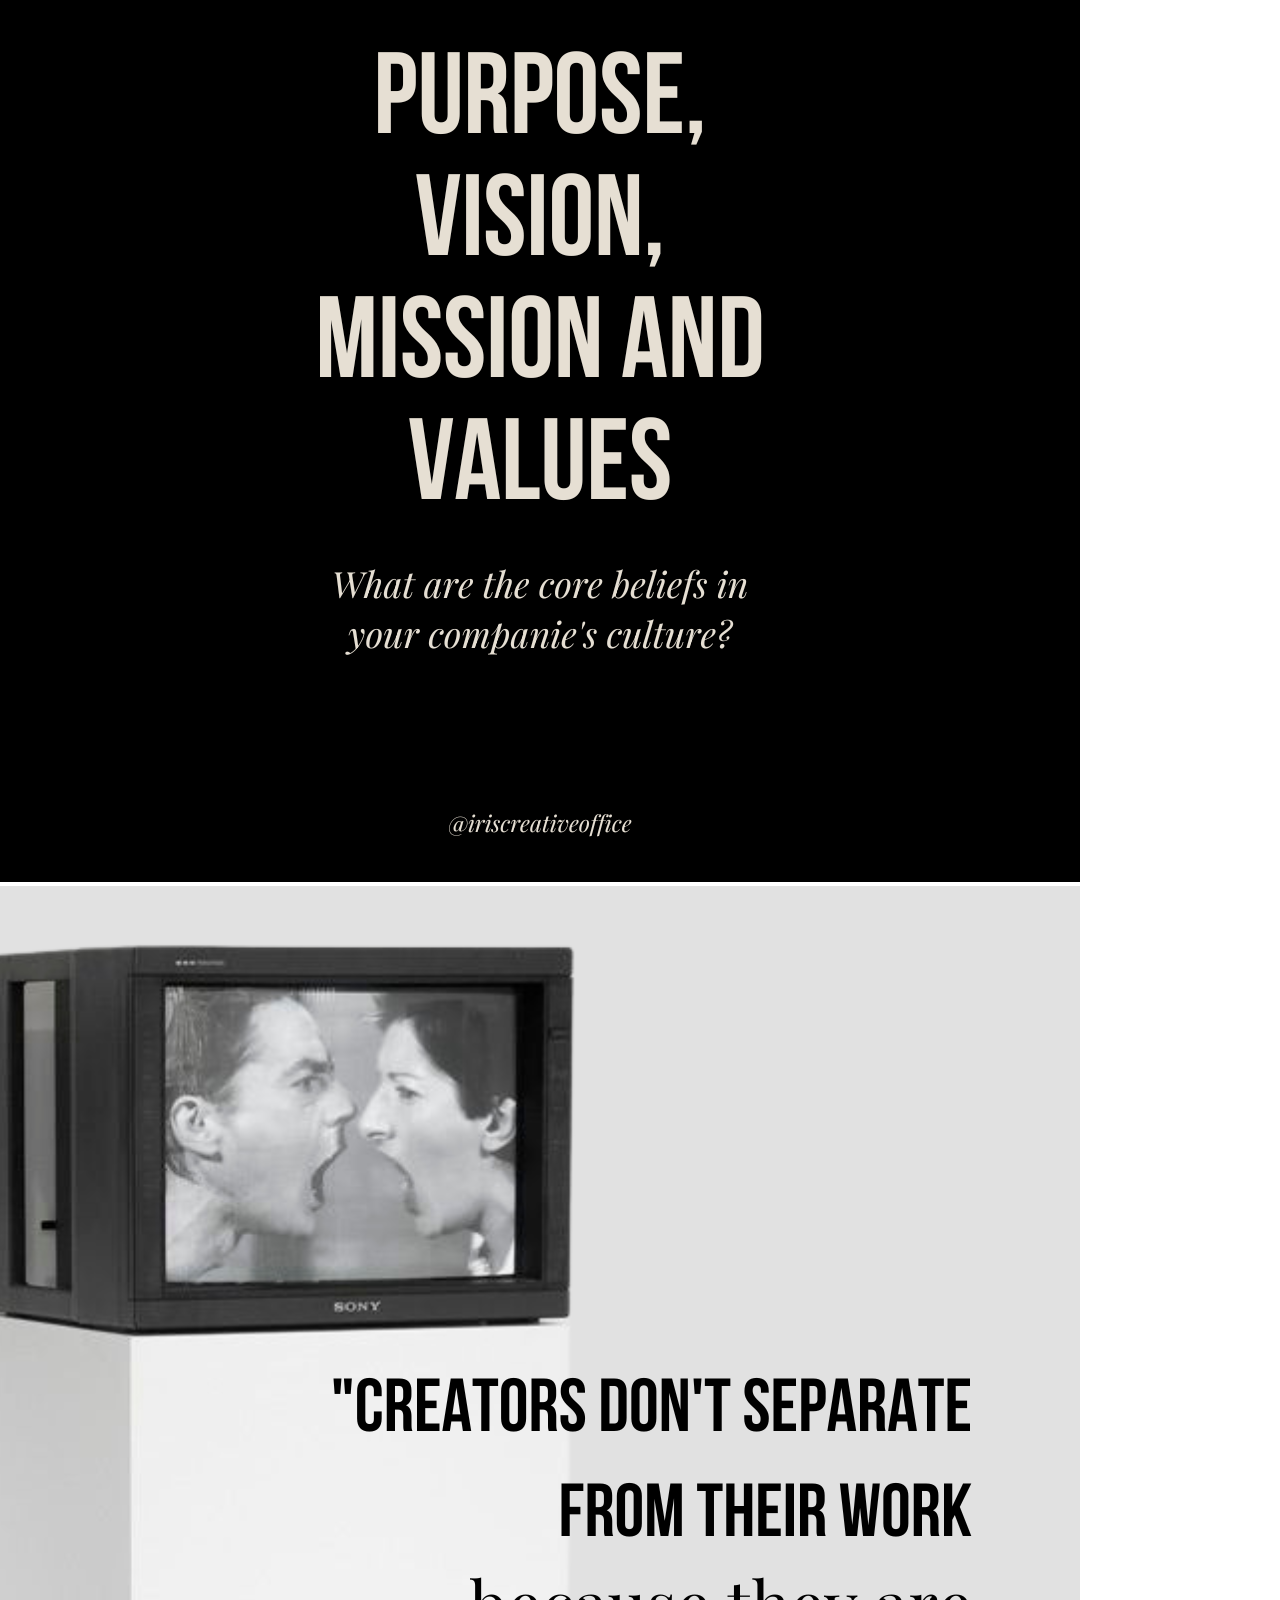
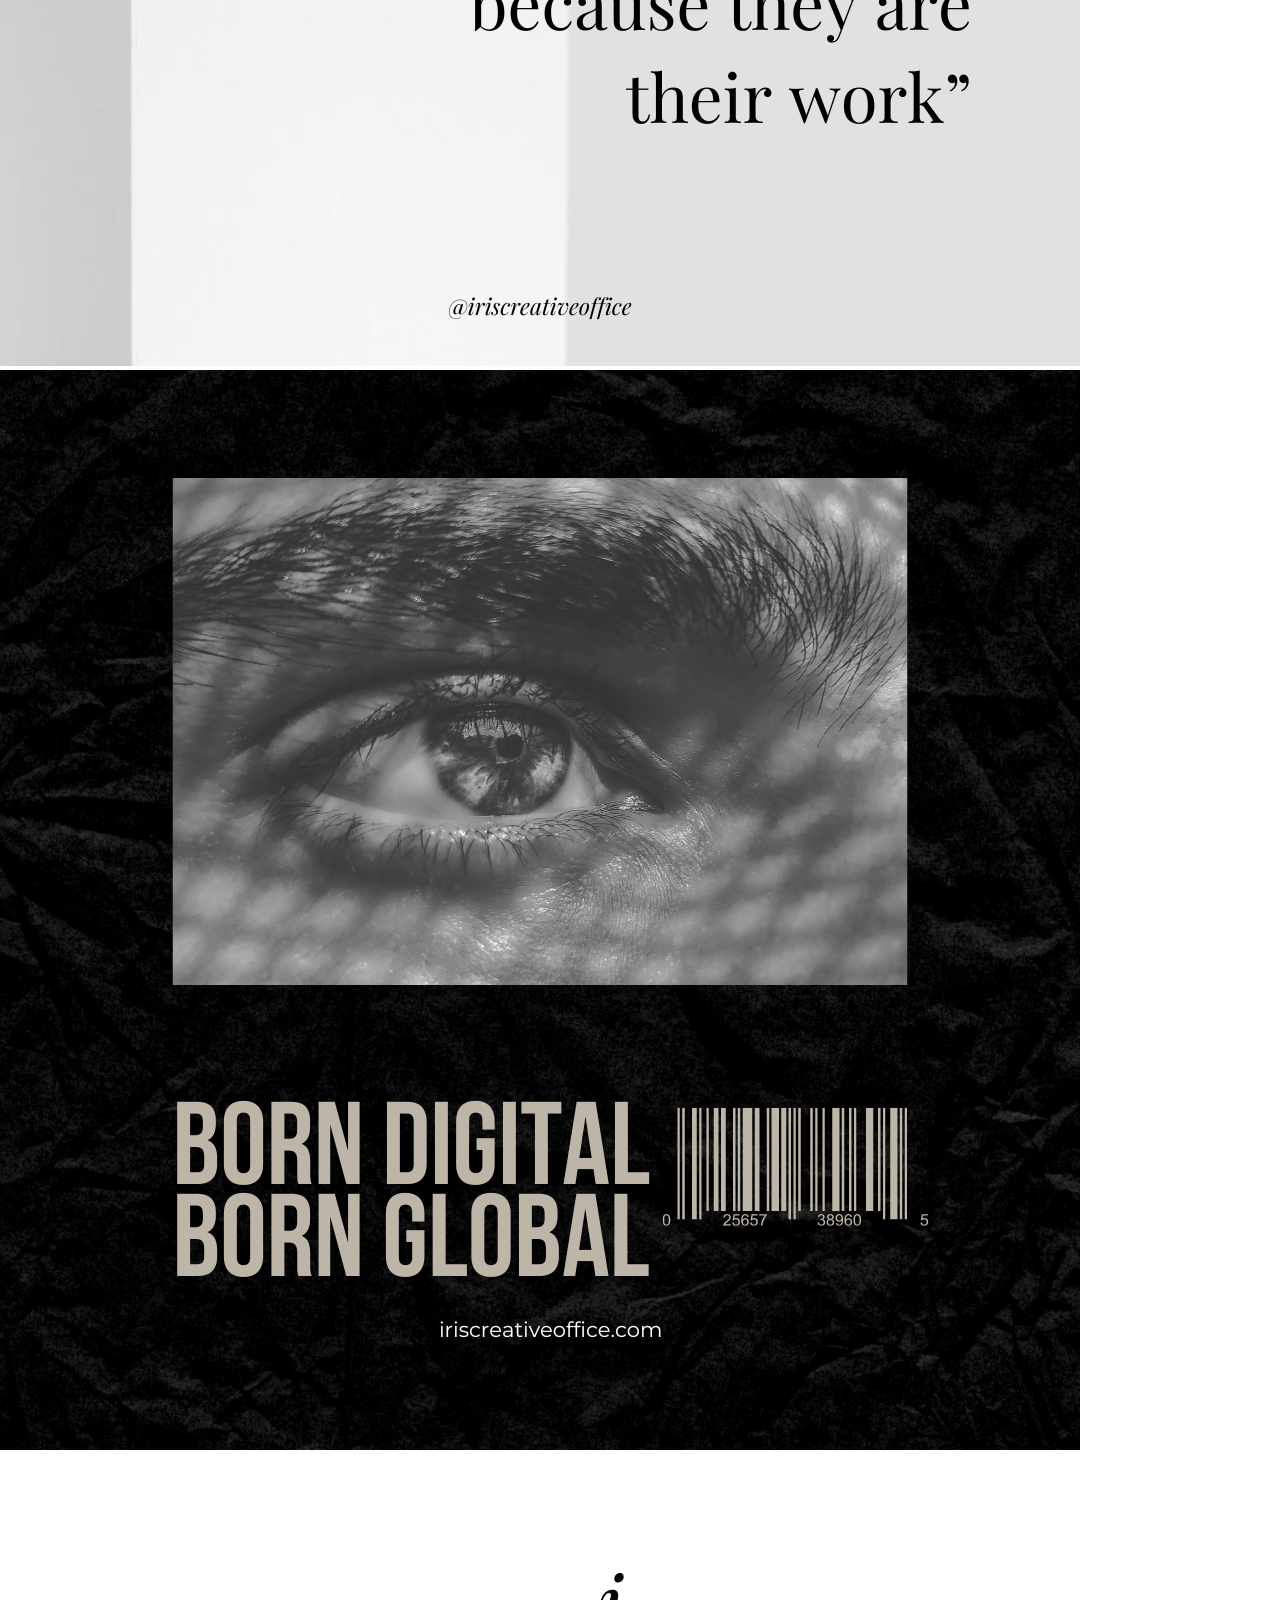
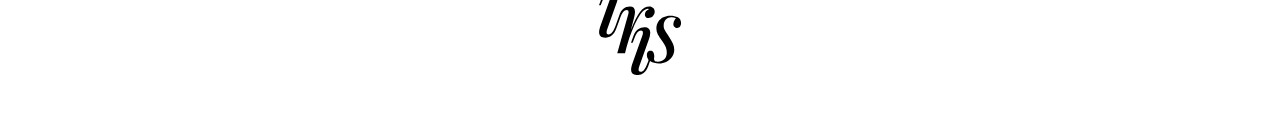
==== commit b82f07fa: "commit" ====
--- a/index.html
+++ b/index.html
@@ -171,7 +171,7 @@
 
     <section class="section-instagram">
         <div class="instagram">
-            <a class="instagram-link" href="https://www.instagram.com/iriscreativeoffice/"><p class="instagram-name">@iris<span style="font-family: 'playfair display'; font-style: italic; font-weight: bold; font-size: 45px;">creative</span>office</p></a>
+            <a class="instagram-link" href="https://www.instagram.com/iriscreativeoffice/"><p class="instagram-name">@iris<span style="font-family: 'playfair display'; font-style: italic; font-weight: bold; padding-right: 4px;">creative</span>office</p></a>
         </div>
 
         <div class="owl-carousel owl-theme">
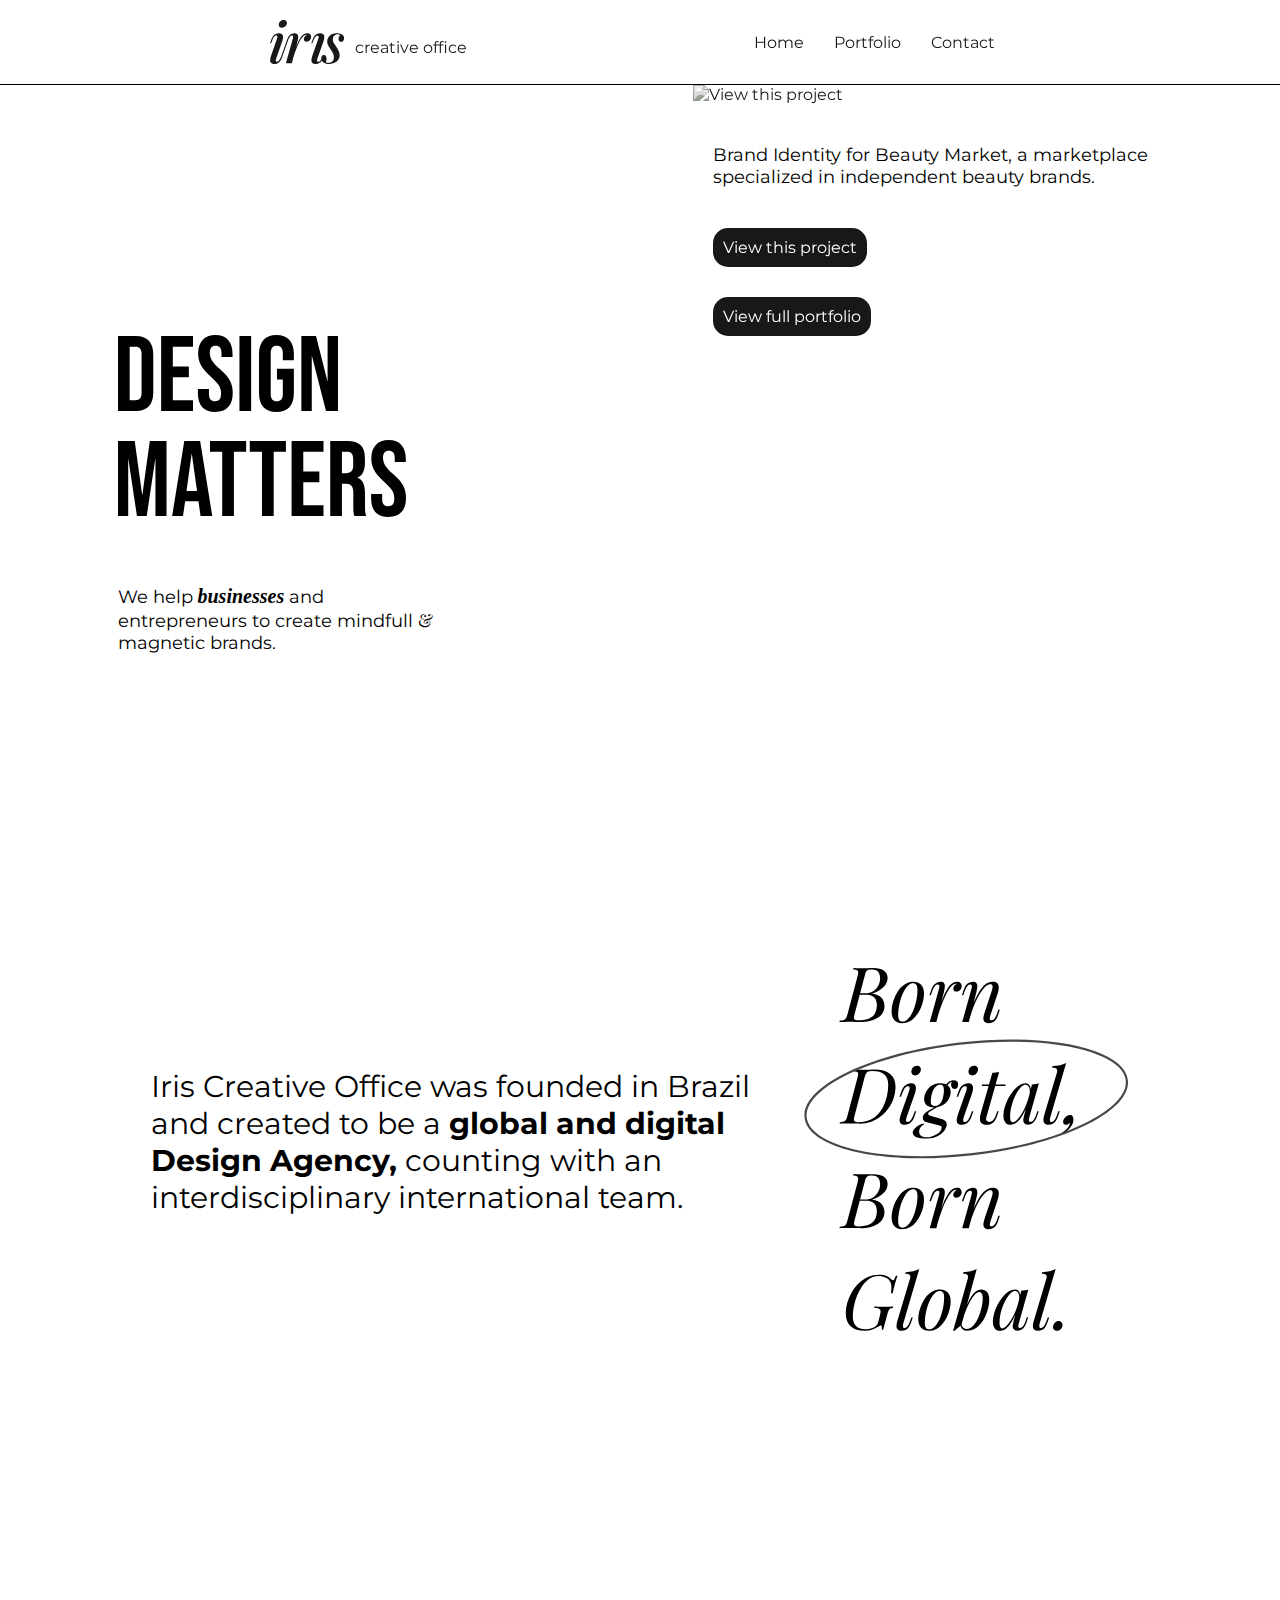
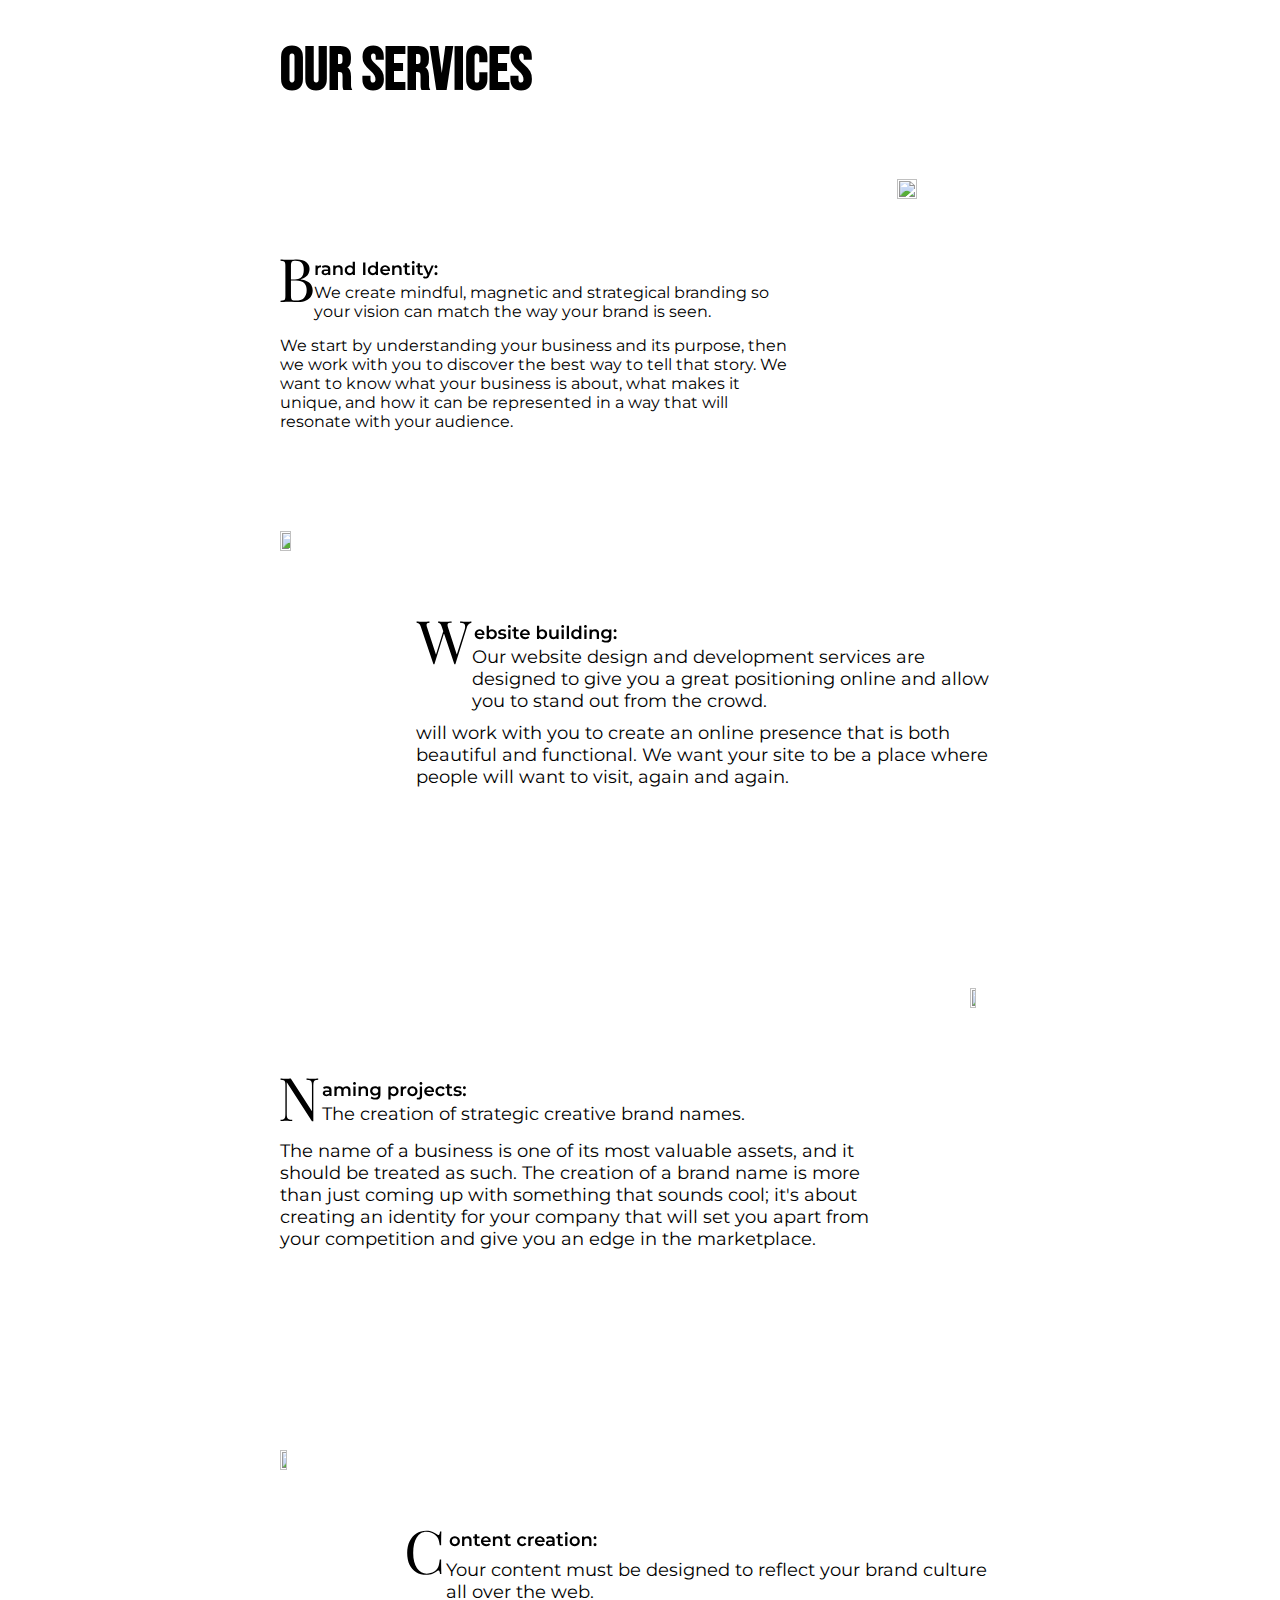
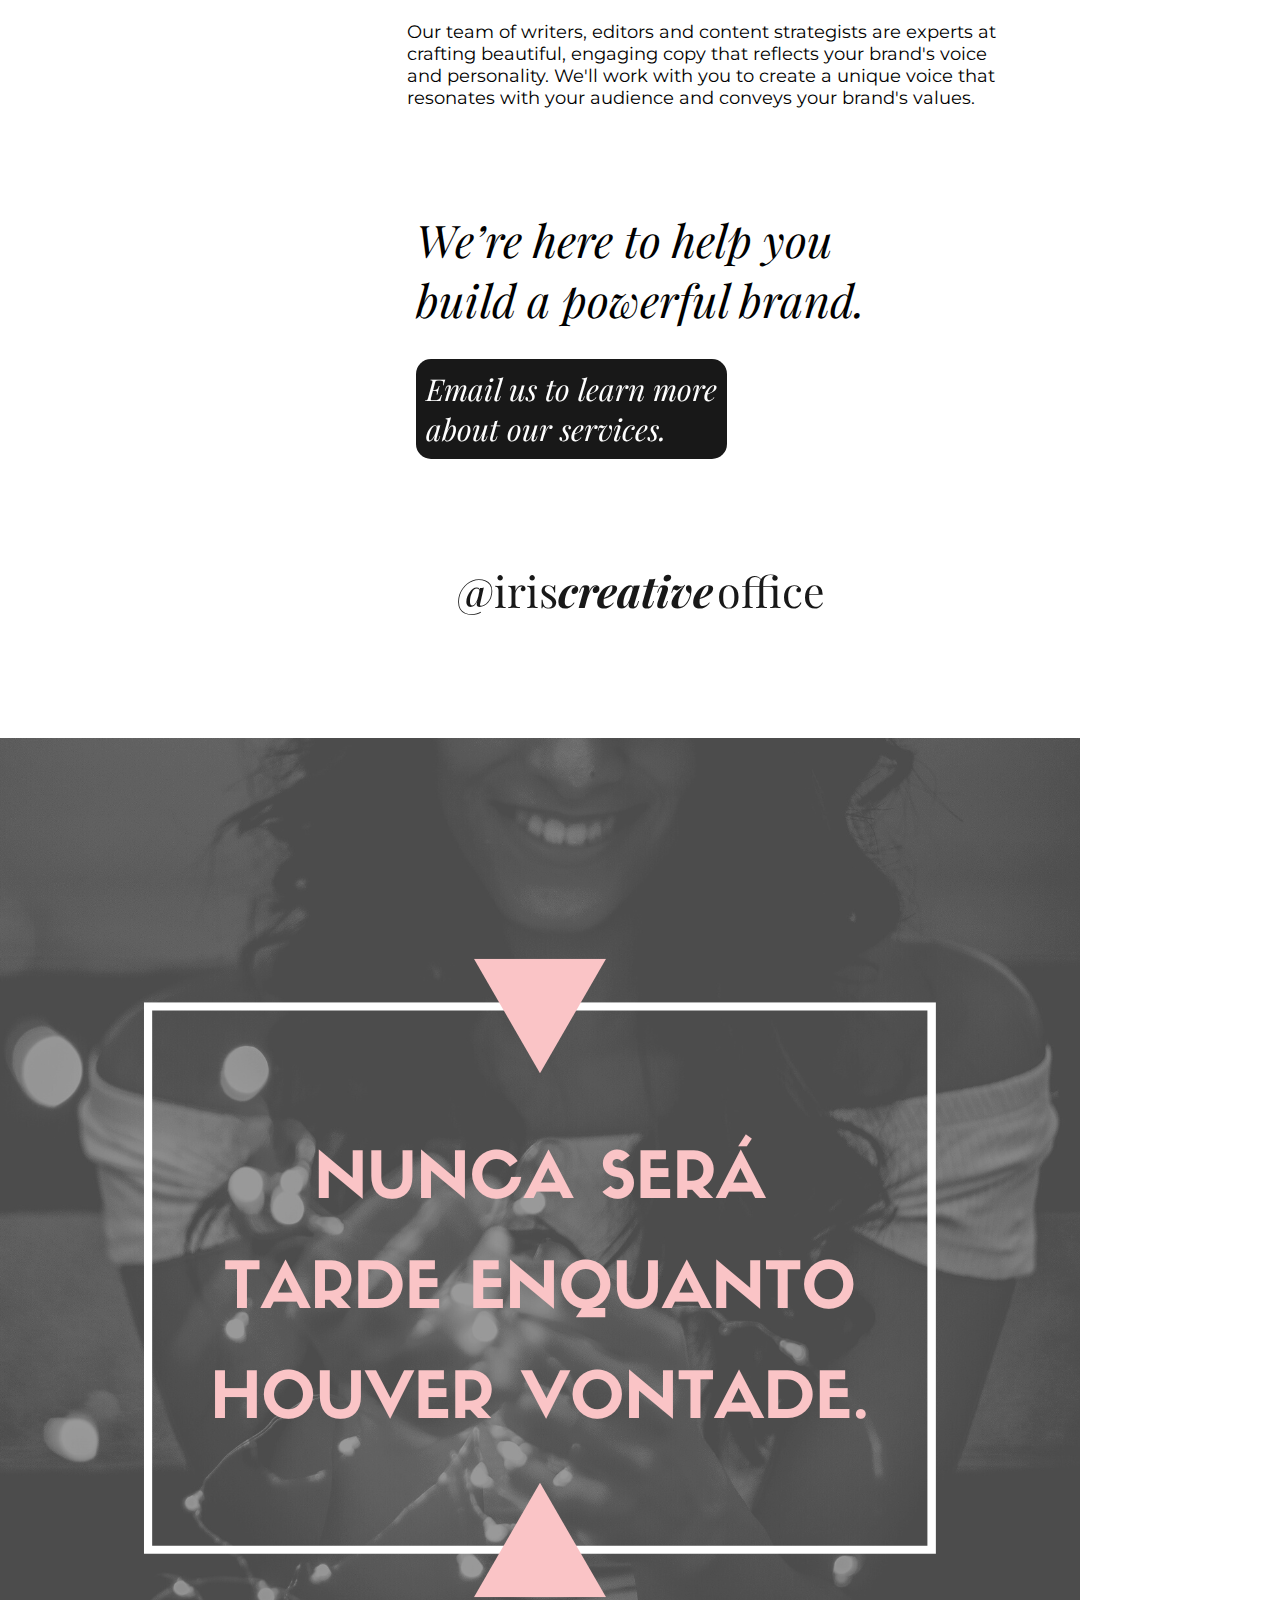
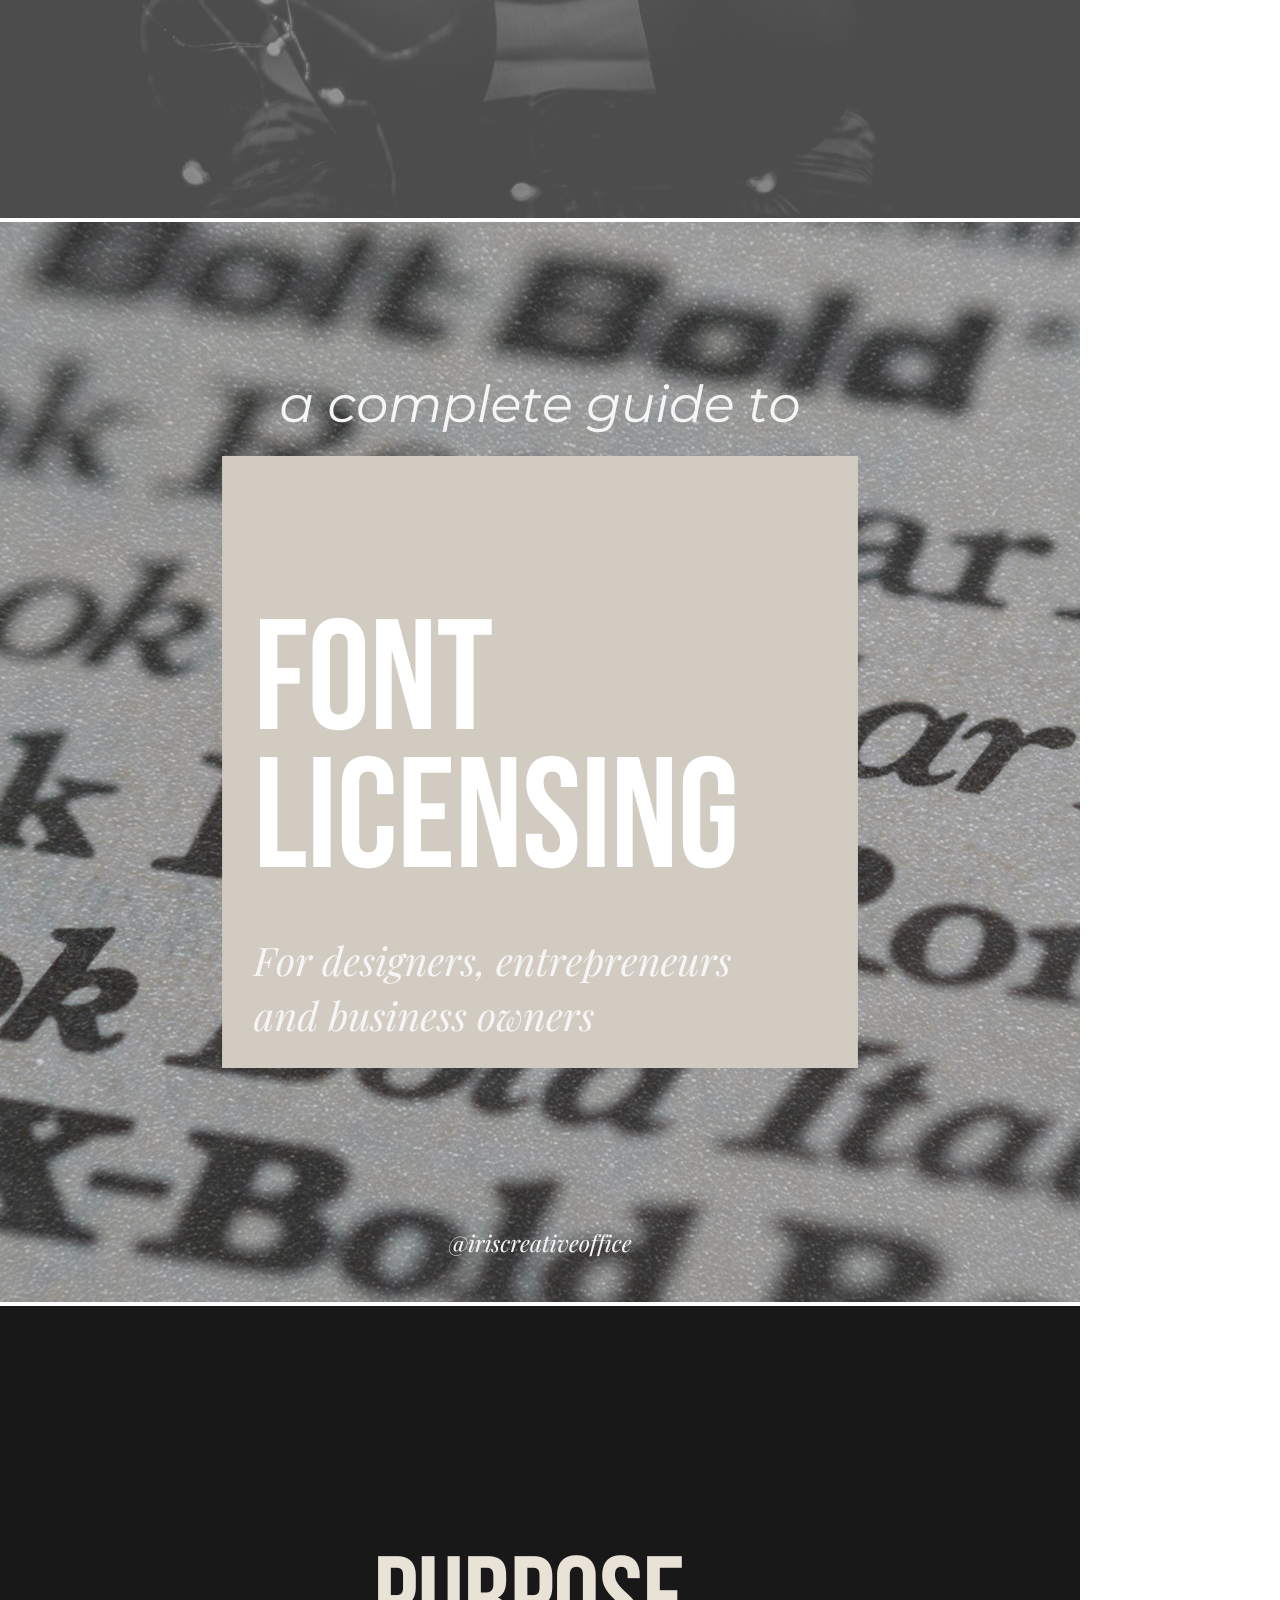
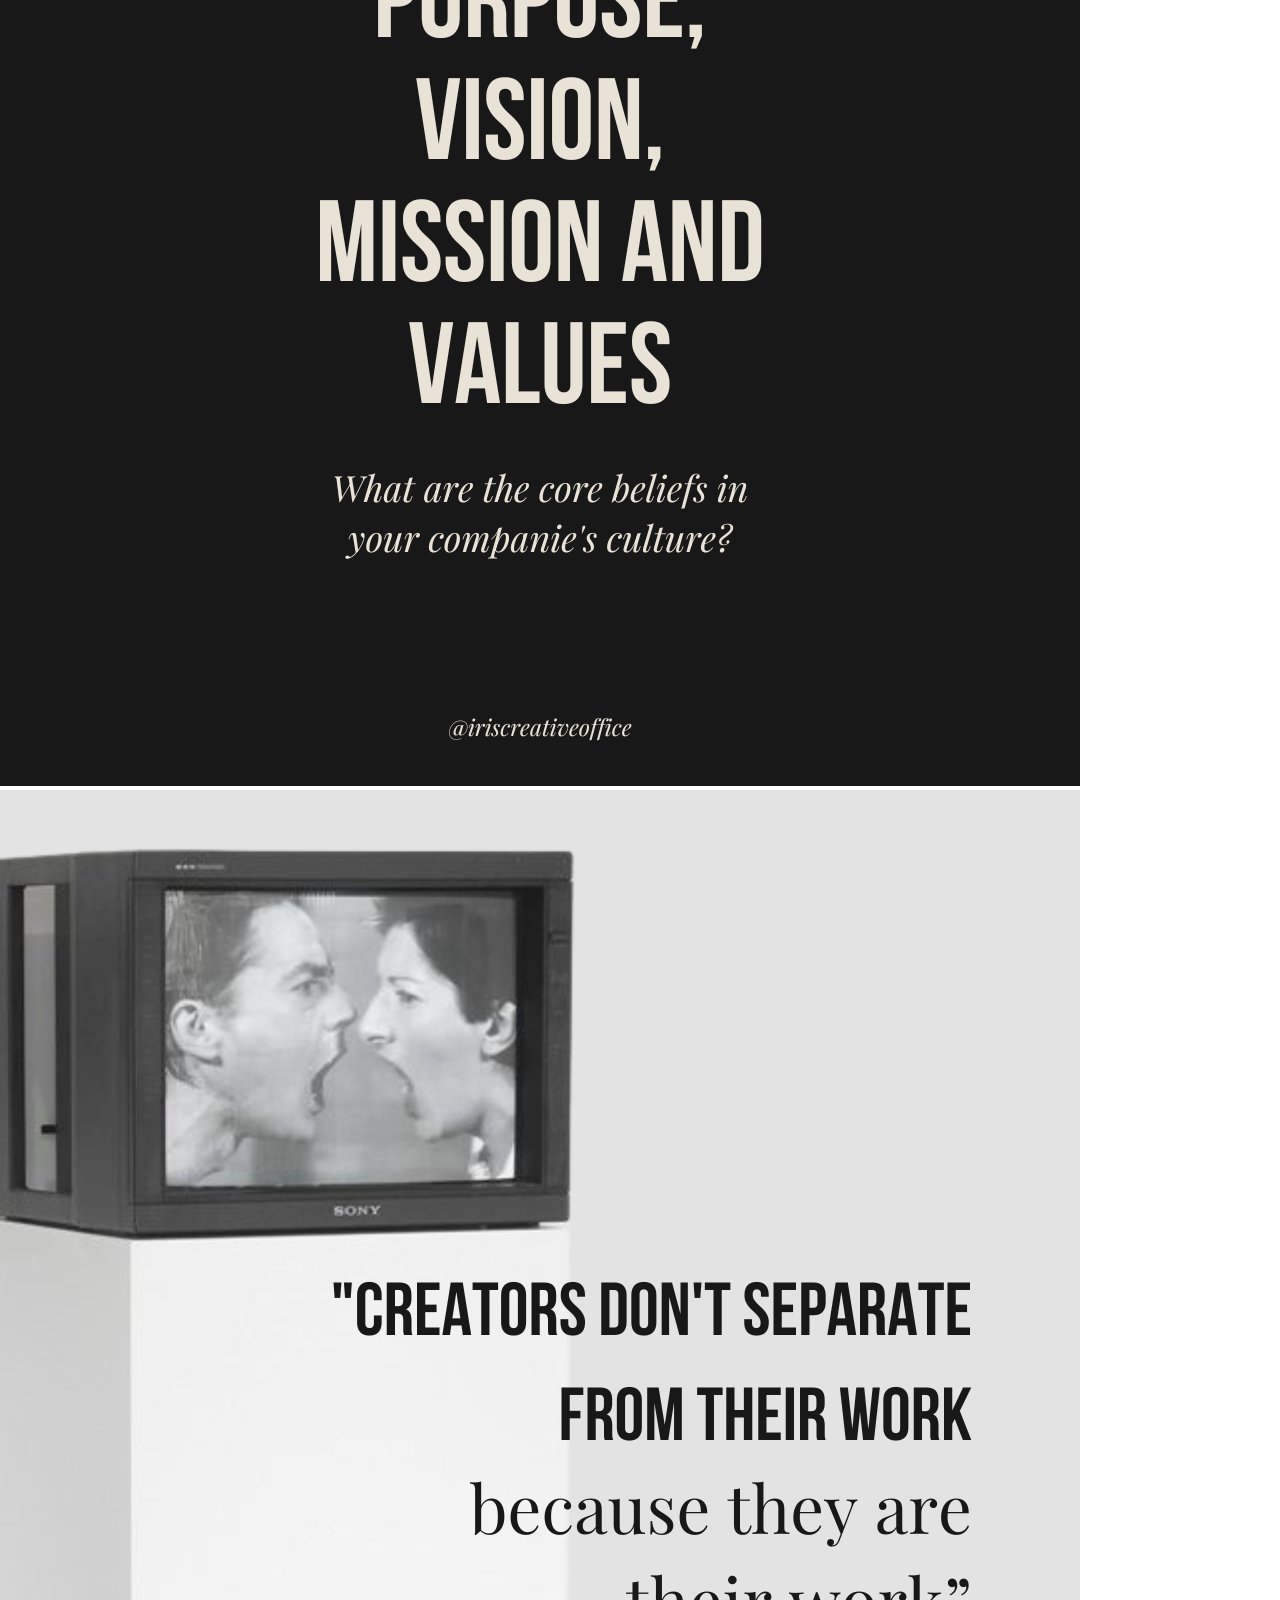
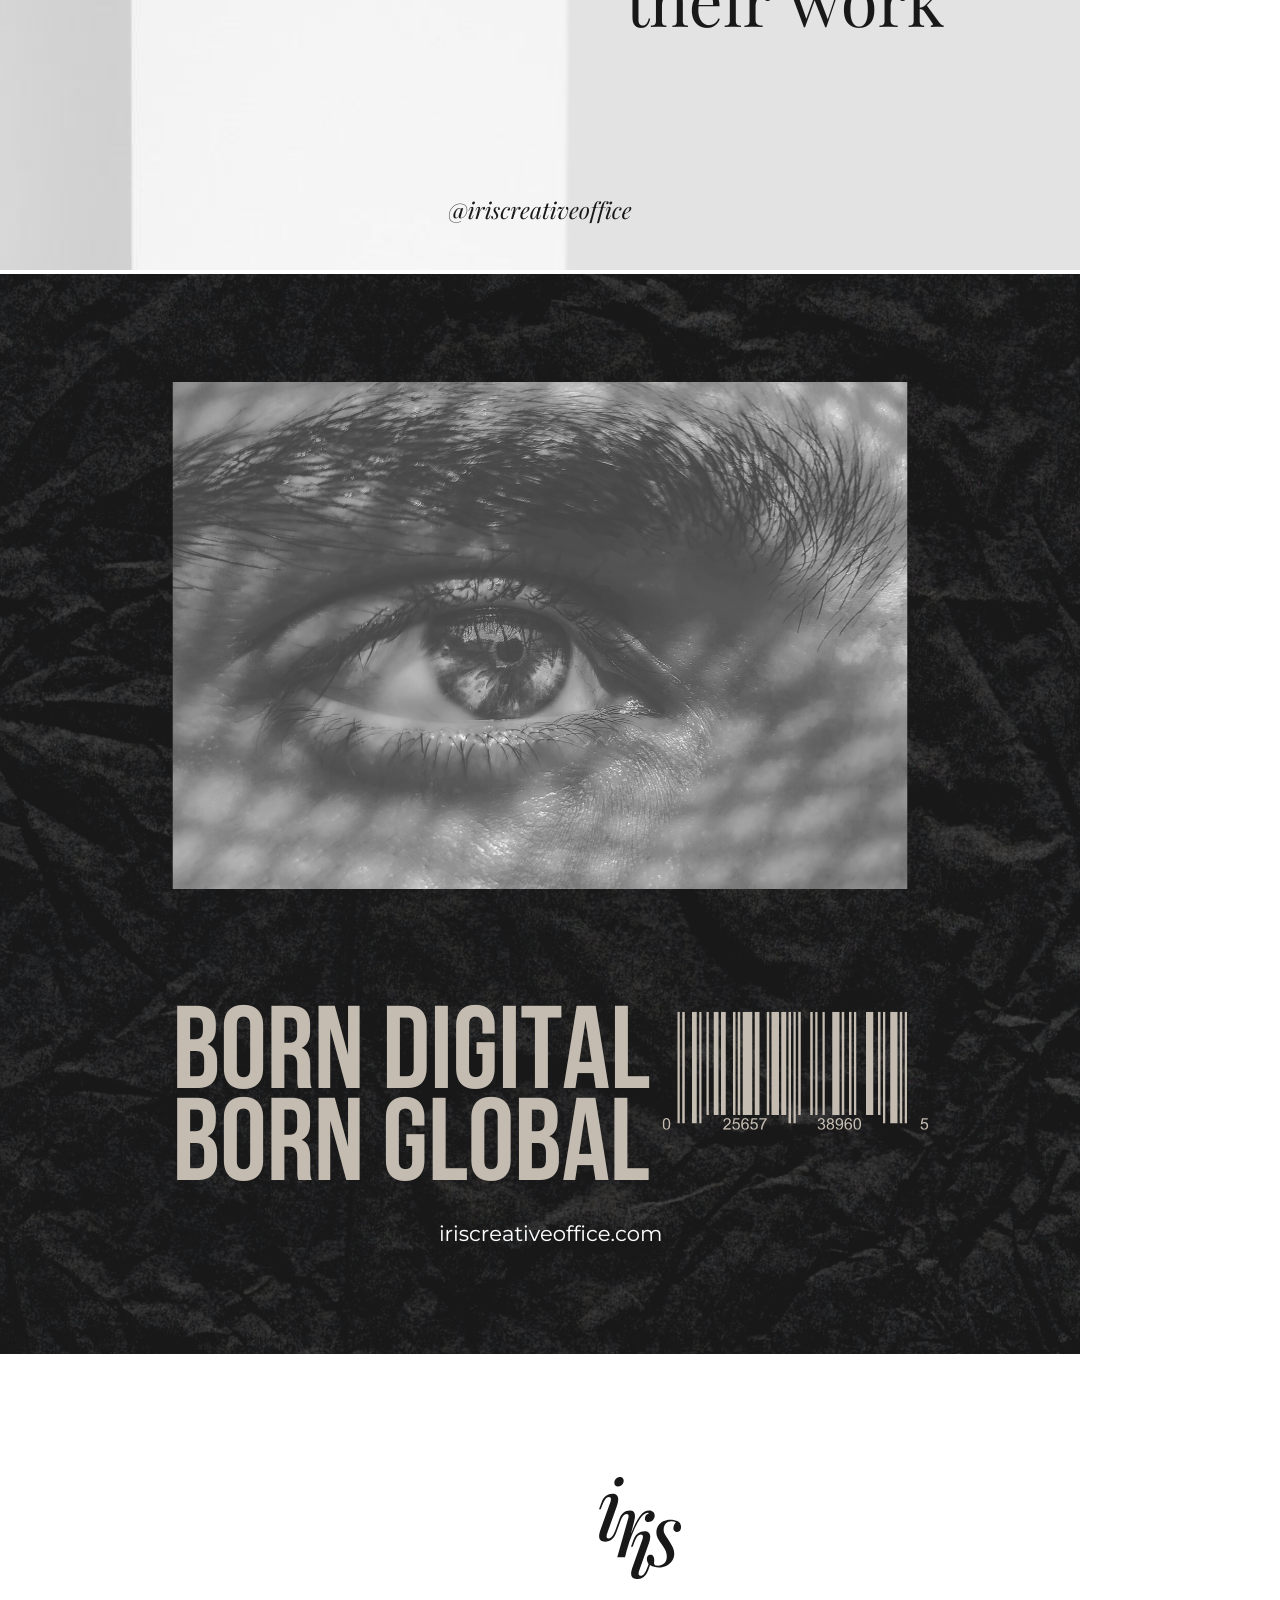
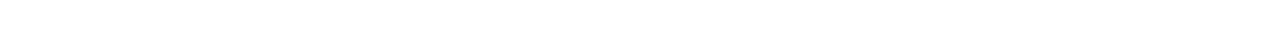
==== commit ee80a69c: "commit" ====
--- a/index.html
+++ b/index.html
@@ -19,6 +19,8 @@
 <script src="owlcarousel/dist/owl.carousel.min.js"></script>
 
 <script src="https://cdn.jsdelivr.net/npm/bootstrap@5.2.2/dist/js/bootstrap.bundle.min.js" integrity="sha384-OERcA2EqjJCMA+/3y+gxIOqMEjwtxJY7qPCqsdltbNJuaOe923+mo//f6V8Qbsw3" crossorigin="anonymous"></script>
+
+<script src="https://unpkg.com/scrollreveal"></script>
 
 </head>
 <body>
@@ -65,7 +67,7 @@
             <a class="filtro" href="#"><img class="imagem-1" src="img/1.png" alt="View this project"></a>
             <div class="portfolio-texto">
                 <p class="paragraph-2" >Brand Identity for Beauty Market, a marketplace specialized in independent beauty brands.</p>
-                <a class="this-project" href="#"> <button role="button" class="botao"> View this project</button></a>
+                <a class="this-project" href="https://www.behance.net/gallery/156683643/Beauty-Market-Brand-Identity" target="_blank"> <button role="button" class="botao"> View this project</button></a>
                 <a class="full-portfolio" href="https://www.behance.net/iriscrportfol" target="_blank"> <button role="button" class="botao">View full portfolio</button> </a>
             </div>
         </div>
@@ -73,6 +75,7 @@
 
     <section class="section-2">
         <p class="paragraph-3">Iris Creative Office was founded in Brazil and created to be a <b>global and digital Design Agency,</b> counting with an interdisciplinary  international team.</p>
+        <div class="fade-born">
         <svg class="born-digital" width="325" height="363" viewBox="0 0 325 363" fill="none" xmlns="http://www.w3.org/2000/svg">
             <path d="M69.2897 0.0763833C74.1076 0.0763833 77.6829 0.967529 80.0158 2.74982C82.3993 4.53212 83.5911 6.90002 83.5911 9.85354C83.5911 12.4506 82.8304 14.793 81.309 16.8809C79.7875 18.9178 77.8351 20.6746 75.4515 22.1514C73.0679 23.5772 70.5829 24.6975 67.9965 25.5123C72.6622 26.2761 75.9079 27.8038 77.7336 30.0953C79.5593 32.3359 80.4722 34.9584 80.4722 37.9629C80.4722 40.7127 79.8129 43.1061 78.4943 45.143C77.1758 47.129 75.4261 48.7839 73.2454 50.1079C71.0647 51.4319 68.6304 52.4249 65.9426 53.0869C63.2547 53.7489 60.5415 54.0799 57.8029 54.0799C55.8758 54.0799 53.8726 54.0544 51.7933 54.0035C49.714 53.9017 47.3558 53.8507 44.7187 53.8507C43.5523 53.8507 42.3858 53.8762 41.2194 53.9271C40.053 53.9271 38.9626 53.9526 37.9483 54.0035C36.9848 54.0035 36.148 54.029 35.438 54.0799L35.7423 52.5522C37.4666 52.4504 38.8105 52.2467 39.7741 51.9411C40.7376 51.6356 41.4983 51.0245 42.0562 50.1079C42.614 49.1913 43.1212 47.8164 43.5776 45.9832L53.619 8.0967C53.974 6.56902 54.1769 5.34688 54.2276 4.43027C54.2783 3.46274 53.9233 2.74982 53.1626 2.29152C52.4526 1.78229 51.1087 1.52768 49.1308 1.52768L49.5112 0C50.2212 0.050922 51.058 0.101845 52.0215 0.152767C52.9851 0.152767 54.0247 0.178228 55.1404 0.22915C56.3069 0.22915 57.4479 0.22915 58.5637 0.22915C60.3387 0.22915 62.0883 0.203689 63.8126 0.152767C65.5876 0.101845 67.4133 0.0763833 69.2897 0.0763833ZM54.8362 26.658L55.1404 25.3595H61.074C64.1676 25.3595 66.8301 24.672 69.0615 23.2971C71.2929 21.8713 73.0172 20.0126 74.2343 17.7211C75.4515 15.4296 76.0601 12.9853 76.0601 10.3882C76.0601 7.38379 75.4008 5.16865 74.0822 3.74282C72.8143 2.26606 70.7351 1.52768 67.8444 1.52768C65.6129 1.52768 64.0408 1.88414 63.1279 2.59705C62.2151 3.25905 61.4797 4.71035 60.9219 6.95094L50.6522 45.9832C50.2465 47.5109 50.0183 48.7585 49.9676 49.726C49.9676 50.6426 50.2972 51.3046 50.9565 51.712C51.6158 52.1194 52.8076 52.3231 54.5319 52.3231C58.9947 52.3231 62.5447 51.712 65.1819 50.4898C67.8697 49.2677 69.8222 47.5109 71.0394 45.2194C72.2565 42.8769 72.8651 40.0762 72.8651 36.8171C72.8651 34.6784 72.4847 32.8706 71.724 31.3938C70.9633 29.8662 69.7715 28.6949 68.1486 27.8802C66.5765 27.0654 64.5226 26.658 61.9869 26.658H54.8362Z" fill="black"/>
             <path d="M109.139 15.2768C107.516 15.2768 105.944 15.9388 104.422 17.2628C102.951 18.5359 101.582 20.2927 100.314 22.5333C99.0972 24.723 98.0068 27.1927 97.0432 29.9425C96.1304 32.6924 95.4204 35.544 94.9132 38.4976C94.4061 41.4511 94.1525 44.2773 94.1525 46.9762C94.1525 49.2677 94.5075 50.9482 95.2175 52.0175C95.9782 53.0869 97.0686 53.6216 98.4886 53.6216C100.111 53.6216 101.658 52.9851 103.129 51.712C104.65 50.388 106.045 48.6312 107.313 46.4415C108.581 44.2009 109.671 41.7057 110.584 38.9559C111.497 36.206 112.207 33.3798 112.714 30.4772C113.221 27.5237 113.475 24.672 113.475 21.9222C113.475 19.5798 113.12 17.8993 112.41 16.8809C111.7 15.8115 110.609 15.2768 109.139 15.2768ZM87.6104 43.157C87.6104 40.9164 87.9147 38.4721 88.5233 35.8241C89.1318 33.1761 90.0447 30.5536 91.2618 27.9566C92.479 25.3595 93.9497 22.9916 95.674 20.8528C97.449 18.7141 99.5029 17.0082 101.836 15.7351C104.169 14.4111 106.755 13.7491 109.595 13.7491C112.739 13.7491 115.25 14.7421 117.126 16.7281C119.053 18.6632 120.017 21.6676 120.017 25.7414C120.017 27.982 119.712 30.4263 119.104 33.0743C118.495 35.7223 117.582 38.3448 116.365 40.9418C115.148 43.5389 113.652 45.9068 111.877 48.0456C110.153 50.1843 108.124 51.9157 105.791 53.2397C103.459 54.5127 100.872 55.1493 98.0322 55.1493C94.8879 55.1493 92.3522 54.1563 90.425 52.1703C88.5486 50.1843 87.6104 47.1799 87.6104 43.157Z" fill="black"/>
@@ -99,11 +102,11 @@
             <path d="M249 358.952C249 357.424 249.583 356.075 250.749 354.903C251.916 353.681 253.209 353.07 254.629 353.07C255.795 353.07 256.734 353.452 257.444 354.216C258.154 354.98 258.509 355.922 258.509 357.042C258.509 358.06 258.23 359.028 257.672 359.945C257.165 360.81 256.48 361.498 255.618 362.007C254.756 362.567 253.818 362.847 252.803 362.847C251.688 362.847 250.775 362.491 250.065 361.778C249.355 361.014 249 360.072 249 358.952Z" fill="black"/>
             <path fill-rule="evenodd" clip-rule="evenodd" d="M312.172 134C319.338 126.548 322.535 119.224 321.734 112.348C320.933 105.472 316.138 99.0788 307.451 93.4743C298.78 87.8802 286.507 83.2653 271.422 79.9044C241.274 73.1873 200.376 71.5845 155.91 76.7641C111.443 81.9436 72.0093 92.9036 44.2116 106.37C30.3032 113.108 19.4194 120.421 12.2663 127.858C5.09997 135.309 1.90283 142.633 2.70379 149.509C3.50474 156.386 8.29968 162.779 16.9867 168.383C25.6578 173.977 37.9308 178.592 53.0157 181.953C83.1644 188.67 124.062 190.273 168.528 185.094C212.995 179.914 252.429 168.954 280.226 155.487C294.135 148.749 305.019 141.437 312.172 134ZM168.778 187.238C258.06 176.838 327.501 143.197 323.879 112.098C320.256 80.9995 244.942 64.2195 155.66 74.6193C66.3776 85.0191 -3.06342 118.66 0.55904 149.759C4.1815 180.858 79.4957 197.638 168.778 187.238Z" fill="#484848"/>
             </svg>
-            
+        </div>    
     </section>
 
     <section class="section-3">
-            <h2>OUR SERVICES</h2>
+            <h2 class="our-services">OUR SERVICES</h2>
         <div class="article-1">
                 <svg class="brand-identity" width="158" height="43" viewBox="0 0 158 43" fill="none" xmlns="http://www.w3.org/2000/svg">
                     <path d="M35.476 16V6.388H37.618V9.034L37.366 8.26C37.654 7.612 38.104 7.12 38.716 6.784C39.34 6.448 40.114 6.28 41.038 6.28V8.422C40.942 8.398 40.852 8.386 40.768 8.386C40.684 8.374 40.6 8.368 40.516 8.368C39.664 8.368 38.986 8.62 38.482 9.124C37.978 9.616 37.726 10.354 37.726 11.338V16H35.476ZM48.1832 16V14.056L48.0572 13.642V10.24C48.0572 9.58 47.8592 9.07 47.4632 8.71C47.0672 8.338 46.4672 8.152 45.6632 8.152C45.1232 8.152 44.5892 8.236 44.0612 8.404C43.5452 8.572 43.1072 8.806 42.7472 9.106L41.8652 7.468C42.3812 7.072 42.9932 6.778 43.7012 6.586C44.4212 6.382 45.1652 6.28 45.9332 6.28C47.3252 6.28 48.3992 6.616 49.1552 7.288C49.9232 7.948 50.3072 8.974 50.3072 10.366V16H48.1832ZM45.1592 16.126C44.4392 16.126 43.8092 16.006 43.2692 15.766C42.7292 15.514 42.3092 15.172 42.0092 14.74C41.7212 14.296 41.5772 13.798 41.5772 13.246C41.5772 12.706 41.7032 12.22 41.9552 11.788C42.2192 11.356 42.6452 11.014 43.2332 10.762C43.8212 10.51 44.6012 10.384 45.5732 10.384H48.3632V11.878H45.7352C44.9672 11.878 44.4512 12.004 44.1872 12.256C43.9232 12.496 43.7912 12.796 43.7912 13.156C43.7912 13.564 43.9532 13.888 44.2772 14.128C44.6012 14.368 45.0512 14.488 45.6272 14.488C46.1792 14.488 46.6712 14.362 47.1032 14.11C47.5472 13.858 47.8652 13.486 48.0572 12.994L48.4352 14.344C48.2192 14.908 47.8292 15.346 47.2652 15.658C46.7132 15.97 46.0112 16.126 45.1592 16.126ZM58.6488 6.28C59.4168 6.28 60.1008 6.43 60.7008 6.73C61.3128 7.03 61.7928 7.492 62.1408 8.116C62.4888 8.728 62.6628 9.52 62.6628 10.492V16H60.4128V10.78C60.4128 9.928 60.2088 9.292 59.8008 8.872C59.4048 8.452 58.8468 8.242 58.1268 8.242C57.5988 8.242 57.1308 8.35 56.7228 8.566C56.3148 8.782 55.9968 9.106 55.7688 9.538C55.5528 9.958 55.4448 10.492 55.4448 11.14V16H53.1948V6.388H55.3368V8.98L54.9588 8.188C55.2948 7.576 55.7808 7.108 56.4168 6.784C57.0648 6.448 57.8088 6.28 58.6488 6.28ZM69.6026 16.126C68.6786 16.126 67.8446 15.922 67.1006 15.514C66.3686 15.094 65.7926 14.518 65.3726 13.786C64.9526 13.054 64.7426 12.19 64.7426 11.194C64.7426 10.198 64.9526 9.334 65.3726 8.602C65.7926 7.87 66.3686 7.3 67.1006 6.892C67.8446 6.484 68.6786 6.28 69.6026 6.28C70.4066 6.28 71.1266 6.46 71.7626 6.82C72.3986 7.168 72.9026 7.702 73.2746 8.422C73.6466 9.142 73.8326 10.066 73.8326 11.194C73.8326 12.31 73.6526 13.234 73.2926 13.966C72.9326 14.686 72.4346 15.226 71.7986 15.586C71.1626 15.946 70.4306 16.126 69.6026 16.126ZM69.8726 14.2C70.4126 14.2 70.8926 14.08 71.3126 13.84C71.7446 13.6 72.0866 13.252 72.3386 12.796C72.6026 12.34 72.7346 11.806 72.7346 11.194C72.7346 10.57 72.6026 10.036 72.3386 9.592C72.0866 9.136 71.7446 8.788 71.3126 8.548C70.8926 8.308 70.4126 8.188 69.8726 8.188C69.3326 8.188 68.8466 8.308 68.4146 8.548C67.9946 8.788 67.6526 9.136 67.3886 9.592C67.1366 10.036 67.0106 10.57 67.0106 11.194C67.0106 11.806 67.1366 12.34 67.3886 12.796C67.6526 13.252 67.9946 13.6 68.4146 13.84C68.8466 14.08 69.3326 14.2 69.8726 14.2ZM72.7886 16V13.732L72.8786 11.176L72.6986 8.62V2.644H74.9306V16H72.7886ZM83.0826 16V3.4H85.4226V16H83.0826ZM92.6827 16.126C91.7587 16.126 90.9247 15.922 90.1807 15.514C89.4487 15.094 88.8727 14.518 88.4527 13.786C88.0327 13.054 87.8227 12.19 87.8227 11.194C87.8227 10.198 88.0327 9.334 88.4527 8.602C88.8727 7.87 89.4487 7.3 90.1807 6.892C90.9247 6.484 91.7587 6.28 92.6827 6.28C93.4867 6.28 94.2067 6.46 94.8427 6.82C95.4787 7.168 95.9827 7.702 96.3547 8.422C96.7267 9.142 96.9127 10.066 96.9127 11.194C96.9127 12.31 96.7327 13.234 96.3727 13.966C96.0127 14.686 95.5147 15.226 94.8787 15.586C94.2427 15.946 93.5107 16.126 92.6827 16.126ZM92.9527 14.2C93.4927 14.2 93.9727 14.08 94.3927 13.84C94.8247 13.6 95.1667 13.252 95.4187 12.796C95.6827 12.34 95.8147 11.806 95.8147 11.194C95.8147 10.57 95.6827 10.036 95.4187 9.592C95.1667 9.136 94.8247 8.788 94.3927 8.548C93.9727 8.308 93.4927 8.188 92.9527 8.188C92.4127 8.188 91.9267 8.308 91.4947 8.548C91.0747 8.788 90.7327 9.136 90.4687 9.592C90.2167 10.036 90.0907 10.57 90.0907 11.194C90.0907 11.806 90.2167 12.34 90.4687 12.796C90.7327 13.252 91.0747 13.6 91.4947 13.84C91.9267 14.08 92.4127 14.2 92.9527 14.2ZM95.8687 16V13.732L95.9587 11.176L95.7787 8.62V2.644H98.0107V16H95.8687ZM105.49 16.126C104.422 16.126 103.486 15.916 102.682 15.496C101.89 15.064 101.272 14.476 100.828 13.732C100.396 12.988 100.18 12.142 100.18 11.194C100.18 10.234 100.39 9.388 100.81 8.656C101.242 7.912 101.83 7.33 102.574 6.91C103.33 6.49 104.188 6.28 105.148 6.28C106.084 6.28 106.918 6.484 107.65 6.892C108.382 7.3 108.958 7.876 109.378 8.62C109.798 9.364 110.008 10.24 110.008 11.248C110.008 11.344 110.002 11.452 109.99 11.572C109.99 11.692 109.984 11.806 109.972 11.914H101.962V10.42H108.784L107.902 10.888C107.914 10.336 107.8 9.85 107.56 9.43C107.32 9.01 106.99 8.68 106.57 8.44C106.162 8.2 105.688 8.08 105.148 8.08C104.596 8.08 104.11 8.2 103.69 8.44C103.282 8.68 102.958 9.016 102.718 9.448C102.49 9.868 102.376 10.366 102.376 10.942V11.302C102.376 11.878 102.508 12.388 102.772 12.832C103.036 13.276 103.408 13.618 103.888 13.858C104.368 14.098 104.92 14.218 105.544 14.218C106.084 14.218 106.57 14.134 107.002 13.966C107.434 13.798 107.818 13.534 108.154 13.174L109.36 14.56C108.928 15.064 108.382 15.454 107.722 15.73C107.074 15.994 106.33 16.126 105.49 16.126ZM117.623 6.28C118.391 6.28 119.075 6.43 119.675 6.73C120.287 7.03 120.767 7.492 121.115 8.116C121.463 8.728 121.637 9.52 121.637 10.492V16H119.387V10.78C119.387 9.928 119.183 9.292 118.775 8.872C118.379 8.452 117.821 8.242 117.101 8.242C116.573 8.242 116.105 8.35 115.697 8.566C115.289 8.782 114.971 9.106 114.743 9.538C114.527 9.958 114.419 10.492 114.419 11.14V16H112.169V6.388H114.311V8.98L113.933 8.188C114.269 7.576 114.755 7.108 115.391 6.784C116.039 6.448 116.783 6.28 117.623 6.28ZM128.11 16.126C127.054 16.126 126.238 15.856 125.662 15.316C125.086 14.764 124.798 13.954 124.798 12.886V4.264H127.048V12.832C127.048 13.288 127.162 13.642 127.39 13.894C127.63 14.146 127.96 14.272 128.38 14.272C128.884 14.272 129.304 14.14 129.64 13.876L130.27 15.478C130.006 15.694 129.682 15.856 129.298 15.964C128.914 16.072 128.518 16.126 128.11 16.126ZM123.214 8.26V6.46H129.622V8.26H123.214ZM132.121 16V6.388H134.371V16H132.121ZM133.255 4.804C132.835 4.804 132.487 4.672 132.211 4.408C131.947 4.144 131.815 3.826 131.815 3.454C131.815 3.07 131.947 2.752 132.211 2.5C132.487 2.236 132.835 2.104 133.255 2.104C133.675 2.104 134.017 2.23 134.281 2.482C134.557 2.722 134.695 3.028 134.695 3.4C134.695 3.796 134.563 4.132 134.299 4.408C134.035 4.672 133.687 4.804 133.255 4.804ZM140.942 16.126C139.886 16.126 139.07 15.856 138.494 15.316C137.918 14.764 137.63 13.954 137.63 12.886V4.264H139.88V12.832C139.88 13.288 139.994 13.642 140.222 13.894C140.462 14.146 140.792 14.272 141.212 14.272C141.716 14.272 142.136 14.14 142.472 13.876L143.102 15.478C142.838 15.694 142.514 15.856 142.13 15.964C141.746 16.072 141.35 16.126 140.942 16.126ZM136.046 8.26V6.46H142.454V8.26H136.046ZM145.569 19.618C145.101 19.618 144.633 19.54 144.165 19.384C143.697 19.228 143.307 19.012 142.995 18.736L143.895 17.08C144.123 17.284 144.381 17.446 144.669 17.566C144.957 17.686 145.251 17.746 145.551 17.746C145.959 17.746 146.289 17.644 146.541 17.44C146.793 17.236 147.027 16.894 147.243 16.414L147.801 15.154L147.981 14.884L151.617 6.388H153.777L149.277 16.774C148.977 17.494 148.641 18.064 148.269 18.484C147.909 18.904 147.501 19.198 147.045 19.366C146.601 19.534 146.109 19.618 145.569 19.618ZM147.549 16.342L143.211 6.388H145.551L149.079 14.686L147.549 16.342ZM155.991 9.268C155.583 9.268 155.235 9.13 154.947 8.854C154.659 8.566 154.515 8.206 154.515 7.774C154.515 7.318 154.659 6.958 154.947 6.694C155.235 6.418 155.583 6.28 155.991 6.28C156.399 6.28 156.747 6.418 157.035 6.694C157.323 6.958 157.467 7.318 157.467 7.774C157.467 8.206 157.323 8.566 157.035 8.854C156.747 9.13 156.399 9.268 155.991 9.268ZM155.991 16.126C155.583 16.126 155.235 15.988 154.947 15.712C154.659 15.424 154.515 15.064 154.515 14.632C154.515 14.176 154.659 13.816 154.947 13.552C155.235 13.276 155.583 13.138 155.991 13.138C156.399 13.138 156.747 13.276 157.035 13.552C157.323 13.816 157.467 14.176 157.467 14.632C157.467 15.064 157.323 15.424 157.035 15.712C156.747 15.988 156.399 16.126 155.991 16.126Z" fill="black"/>
@@ -162,7 +165,7 @@
     <section class="section-4">
         <div id="contact" class="email-us">
             <p class="paragraph-12">We’re here to help you <br>build a powerful brand.</p>
-            <p class="paragraph-13">Email us to learn more <br>about our services.</p>
+            <a href="https://ys2rzukwk67.typeform.com/to/SarRKUkP" target="_blank" rel="noopener noreferrer"><button><p class="paragraph-13">Email us to learn more <br>about our services.</p></button></a>
         </div>
         <div class="formulario">
             
@@ -171,9 +174,10 @@
 
     <section class="section-instagram">
         <div class="instagram">
-            <a class="instagram-link" href="https://www.instagram.com/iriscreativeoffice/"><p class="instagram-name">@iris<span style="font-family: 'playfair display'; font-style: italic; font-weight: bold; padding-right: 4px;">creative</span>office</p></a>
-        </div>
-
+            <a class="instagram-link" href="https://www.instagram.com/iriscreativeoffice/" target="_blank"><p class="instagram-name">@iris<span style="font-family: 'playfair display'; font-style: italic; font-weight: bold; padding-right: 4px;">creative</span>office</p></a>
+        </div>
+
+        <a href="https://www.instagram.com/iriscreativeoffice/" target="_blank">
         <div class="owl-carousel owl-theme">
             <div class="item"><img src="img/img-carousel/1.png" alt=""></div>
             <div class="item"><img src="img/img-carousel/2.png" alt=""></div>
@@ -183,7 +187,7 @@
             <div class="item"><img src="img/img-carousel/6.png" alt=""></div>
             <div class="item"><img src="img/img-carousel/7.png" alt=""></div>
         </div>
-        
+        </a>
         
             
         <script type="text/javascript">
@@ -194,7 +198,7 @@
                     loop: true,
                     margin: 20,
                     autoplay: true,
-                    autoplayTimeout: 1800,
+                    autoplayTimeout: 1500,
                     dots: false,
                     responsive: {
                         0: {
@@ -218,12 +222,14 @@
     </section>
 
     <footer>
+    <a href="#">
         <svg width="82" height="102" viewBox="0 0 82 102" fill="none" xmlns="http://www.w3.org/2000/svg">
             <path d="M48.9099 35.8061C49.0886 35.796 49.2676 35.8219 49.436 35.8823C49.6043 35.9427 49.7586 36.0363 49.8893 36.1575C48.7283 36.6228 47.7126 37.3846 46.9456 38.3655C46.2194 39.3653 45.8471 40.5749 45.8868 41.8061C45.8628 42.2437 45.9383 42.6812 46.1079 43.086C46.2774 43.4909 46.5366 43.8529 46.8662 44.1452C47.5943 44.7296 48.5139 45.0283 49.4499 44.9844C50.2668 44.9864 51.0755 44.8232 51.8266 44.5049C52.5776 44.1865 53.2552 43.7197 53.8178 43.133C54.4238 42.5485 54.9023 41.8472 55.2237 41.0723C55.5452 40.2974 55.7028 39.4654 55.6867 38.6277C55.7097 37.9604 55.5953 37.2953 55.3504 36.6732C55.1056 36.051 54.7354 35.4847 54.2625 35.0089C53.7542 34.5291 53.1528 34.1567 52.4948 33.9142C51.8368 33.6717 51.1359 33.5641 50.4347 33.598C46.9298 33.598 43.7655 35.3777 40.9418 38.9372C38.1181 42.4966 35.1003 48.5421 31.8883 57.0735L34.742 45.9547C35.575 42.7763 35.9915 40.3638 35.9915 38.7169C35.9915 35.3078 34.2973 33.6015 30.9088 33.598C25.8615 33.598 22.2683 36.6277 20.1294 42.6872L17.8899 49.1172L16.6457 52.3847C15.3962 55.6784 14.2367 58.0019 13.1672 59.355C12.1083 60.7082 10.9436 61.3847 9.69409 61.3847C8.28224 61.3847 7.57632 60.6487 7.57632 59.1767C7.64932 58.0601 7.89022 56.9606 8.29106 55.9144L17.821 29.1662C18.6907 26.9921 19.1743 24.6854 19.2505 22.348C19.2505 18.6452 17.2898 16.7921 13.3684 16.7886C11.1075 16.8171 8.91133 17.541 7.08394 18.8603C5.09323 20.2134 3.50491 22.5665 2.31896 25.9197L0 32.3498H1.69422L2.9384 29.0823C4.12435 25.904 5.25383 23.6103 6.32683 22.2012C7.38572 20.7851 8.60873 20.1033 9.97999 20.1033C11.3512 20.1033 11.9389 20.8375 11.9389 22.3061C11.8666 23.4244 11.6257 24.5258 11.2242 25.5735L1.69422 52.3218C0.635331 55.2659 0.105889 57.5893 0.105889 59.2921C0.105889 62.8795 2.18483 64.6749 6.34272 64.6784C8.61105 64.6781 10.8167 63.9412 12.6219 62.5805C14.5491 61.1645 16.1074 58.8393 17.2969 55.605L19.6105 49.1802L20.77 45.9127C21.8995 42.6749 23.0131 40.3655 24.1108 38.9844C25.2085 37.6033 26.4121 36.904 27.7216 36.8865C28.964 36.8865 29.587 37.563 29.5905 38.9162C29.5613 40.088 29.3506 41.2483 28.9658 42.3568L18.2605 80.2239H26.0115L27.7904 73.2536C31.1188 62.0124 34.6679 52.9651 38.4375 46.112C42.2071 39.2589 45.6979 35.8235 48.9099 35.8061Z" fill="black"/>
             <path d="M54.9933 86.0193C55.1554 85.1167 55.2492 84.2033 55.2739 83.2868C55.324 81.8975 54.985 80.5215 54.2944 79.3113C53.9963 78.8082 53.5649 78.3956 53.0469 78.1183C52.5289 77.8409 51.9441 77.7093 51.356 77.7379C50.8443 77.6991 50.3312 77.7928 49.8671 78.0098C49.403 78.2268 49.0038 78.5596 48.7088 78.9756C48.1515 79.7814 47.8559 80.7366 47.8617 81.7134C47.816 83.2383 48.2188 84.7434 49.0212 86.0456C49.0953 86.1662 49.6671 87.0001 49.4183 87.7291L48.6506 89.7379C47.4011 93.0316 46.2416 95.355 45.1721 96.7081C44.1132 98.0665 42.9485 98.7379 41.699 98.7379C40.2871 98.7379 39.5812 98.0036 39.5812 96.5351C39.6535 95.4167 39.8945 94.3153 40.296 93.2676L49.8259 66.5193C50.6966 64.3455 51.1803 62.0386 51.2554 59.7011C51.2554 55.9948 49.2947 54.1417 45.3733 54.1417C43.1068 54.1613 40.9028 54.8799 39.0677 56.1976C37.077 57.5508 35.4886 59.9039 34.3027 63.2571L31.989 69.6976H33.6832L34.9274 66.4354C36.1134 63.2571 37.2428 60.9616 38.3158 59.549C39.3747 58.1382 40.5977 57.4511 41.9637 57.4511C43.3297 57.4511 43.9279 58.1906 43.9279 59.6592C43.8551 60.7775 43.6142 61.8788 43.2132 62.9267L33.6832 89.6749C32.6243 92.6155 32.0949 94.9407 32.0949 96.6505C32.0949 100.238 34.1738 102.032 38.3317 102.032C40.6001 102.031 42.8057 101.294 44.6109 99.9337C46.5381 98.5351 48.0964 96.2116 49.2859 92.9634L51.0278 88.1172C51.1336 88.1907 51.2395 88.2641 51.356 88.3323C53.6714 89.7763 56.5216 90.4983 59.9065 90.4983C62.5517 90.5165 65.1632 89.9106 67.5252 88.7309C69.808 87.6105 71.7459 85.9044 73.1373 83.7903C74.5415 81.6674 75.2785 79.1796 75.255 76.6417C75.2538 74.5724 74.8137 72.5265 73.9632 70.6365C72.8318 68.2127 71.5075 65.8819 70.003 63.6662L68.4146 61.3742C67.3338 59.8312 66.3506 58.2232 65.4709 56.5595C64.9062 55.3293 64.6327 53.9874 64.6715 52.6365C64.6715 50.0455 65.3986 48.0001 66.8528 46.5001C67.5709 45.7603 68.4375 45.1778 69.3969 44.7903C70.3562 44.4027 71.3869 44.2187 72.4225 44.2501C73.977 44.1755 75.5209 44.5393 76.8751 45.299C75.2127 47.362 74.3814 49.3323 74.3814 51.2099C74.3667 51.6968 74.4499 52.1817 74.6263 52.6364C74.8026 53.0912 75.0685 53.5066 75.4086 53.8585C75.7324 54.2009 76.1259 54.4715 76.5631 54.6523C77.0002 54.8331 77.471 54.9201 77.9446 54.9074C78.5446 54.9434 79.1438 54.8241 79.6832 54.5611C80.2225 54.2981 80.6835 53.9005 81.0207 53.4074C81.6706 52.5047 82.0271 51.427 82.0425 50.3183C82.0425 47.4966 81.003 45.5106 78.9241 44.3602C76.8451 43.2099 74.2614 42.6365 71.173 42.64C68.7852 42.6156 66.4259 43.1549 64.2903 44.2134C62.2376 45.2236 60.4982 46.7637 59.2553 48.6714C58.004 50.6058 57.3541 52.8619 57.3864 55.1592C57.3344 57.284 57.8088 59.3891 58.7682 61.2903C60.0728 63.6155 61.5468 65.8435 63.1784 67.9564C64.6112 69.8504 65.8076 71.909 66.7416 74.0875C67.4443 75.8436 67.8036 77.716 67.8005 79.605C67.8005 82.4896 66.9693 84.7256 65.3068 86.313C63.6444 87.9004 61.4754 88.6942 58.8 88.6942C58.1273 88.7027 57.4548 88.6624 56.7881 88.5735C56.7881 88.5735 55.0092 88.3742 55.0462 86.0351" fill="black"/>
             <path d="M19.0811 9.49827C19.8135 9.49133 20.5367 9.3366 21.2067 9.04353C21.8766 8.75046 22.4793 8.32521 22.9778 7.79373C23.5194 7.28832 23.9513 6.67884 24.2472 6.00253C24.543 5.32621 24.6966 4.59725 24.6985 3.86016C24.7236 2.84343 24.3431 1.85789 23.6396 1.11715C23.2879 0.74274 22.8592 0.447408 22.3824 0.251077C21.9057 0.0547451 21.392 -0.038019 20.8759 -0.0209586C20.1457 -0.0143247 19.4251 0.14463 18.761 0.44555C18.0969 0.74647 17.5042 1.18261 17.0216 1.72555C16.4892 2.24396 16.0659 2.86175 15.776 3.54322C15.4861 4.22469 15.3354 4.95632 15.3327 5.69583C15.3179 6.1941 15.404 6.69026 15.5858 7.15505C15.7677 7.61985 16.0417 8.04387 16.3916 8.40212C16.7377 8.76087 17.1558 9.04376 17.6191 9.23256C18.0823 9.42137 18.5804 9.51188 19.0811 9.49827Z" fill="black"/>
-        </svg>                        
+        </svg>
+    </a>                        
     </footer>
-
+<script src="./js/script.js"></script>
 </body>
 </html>--- a/style/style.css
+++ b/style/style.css
@@ -20,6 +20,7 @@
 
 .creative-office{
     padding-left: 10px;
+    padding-top: 10px;
 }
 
 /* HEADER */
@@ -73,6 +74,7 @@
 
 .filtro :hover {
     filter: grayscale(0);
+    border-radius: 100px;
 }
 
 .paragraph-2 {
@@ -273,10 +275,6 @@
     font-family: 'playfair display';
 }
 
-.email-us {
-    padding: 120px 0 0;
-}
-
 .owl-carousel {
     margin: 20px 0px;
 }
@@ -289,8 +287,7 @@
 
 .instagram-name {
     font-size: 43px;
-    font-family: 'playair display';
-    font-style: italic;
+    font-family: 'playfair display';
 }
 
 footer {
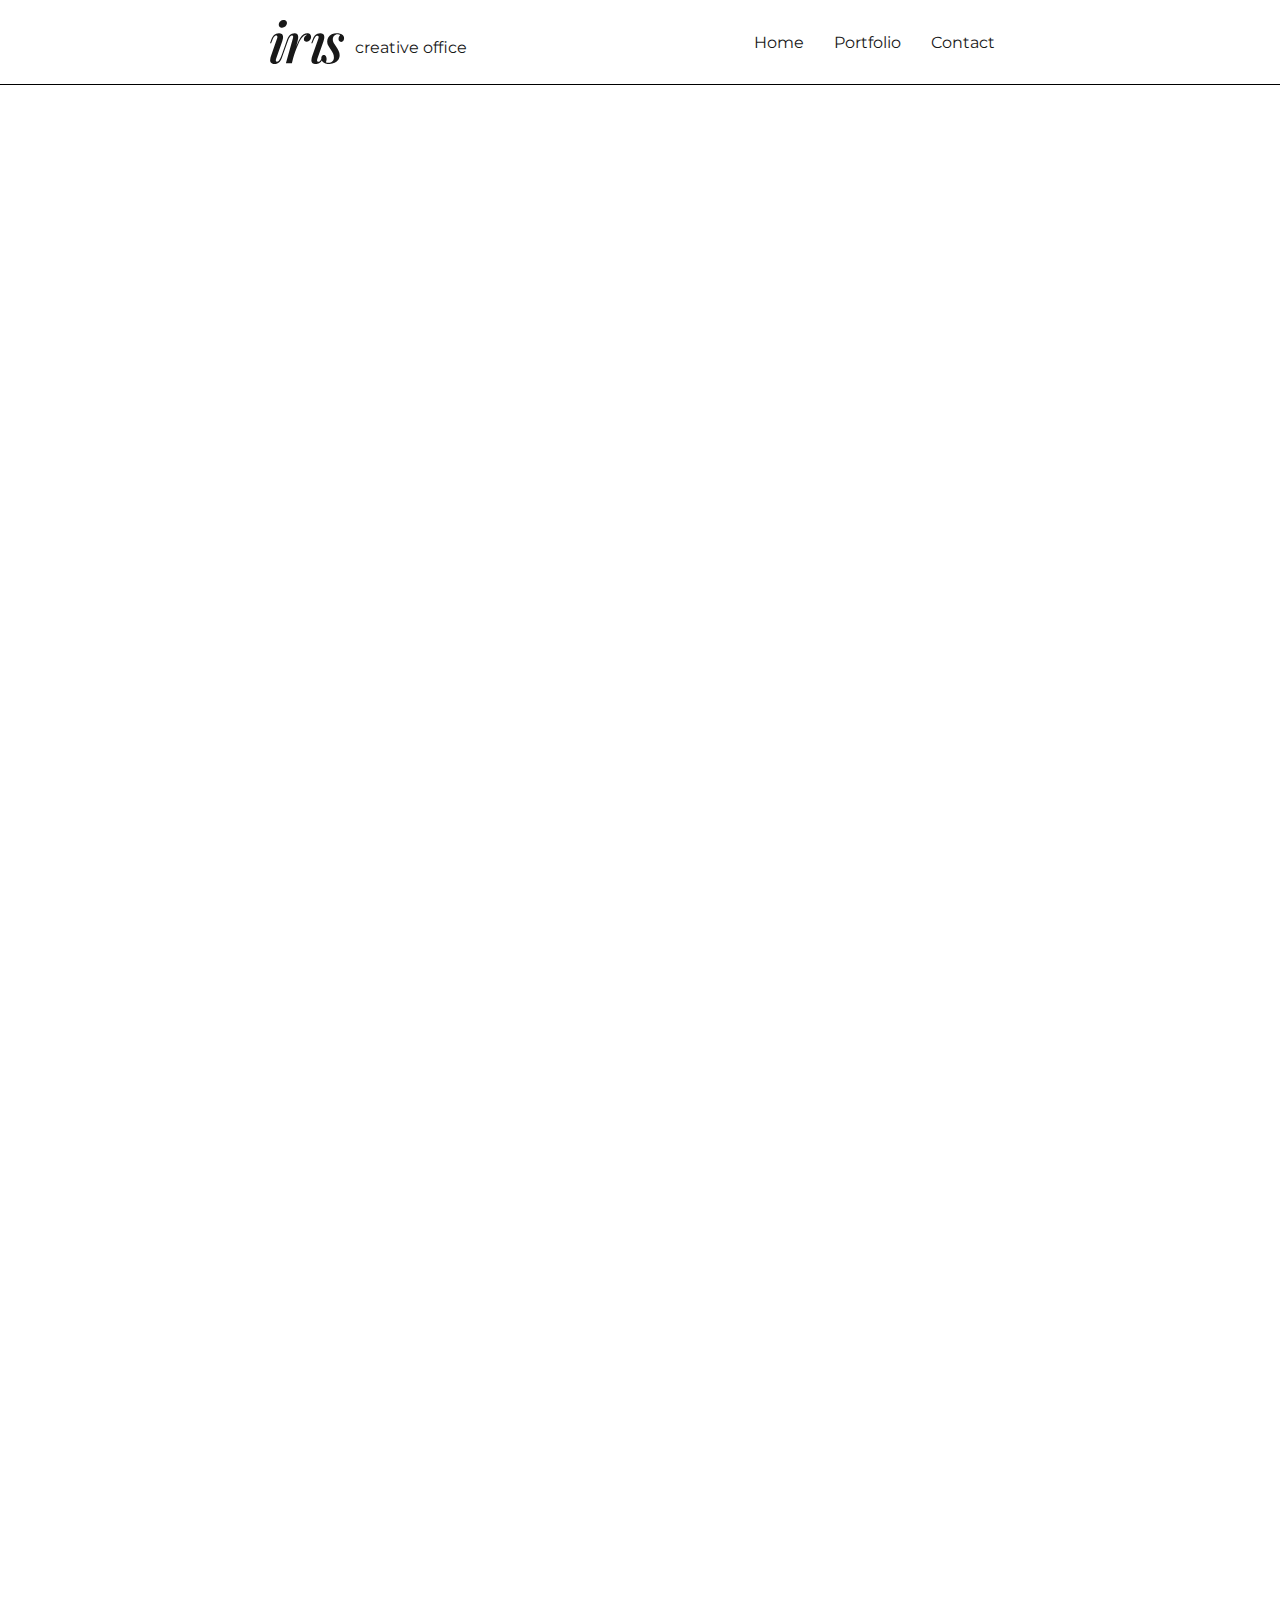
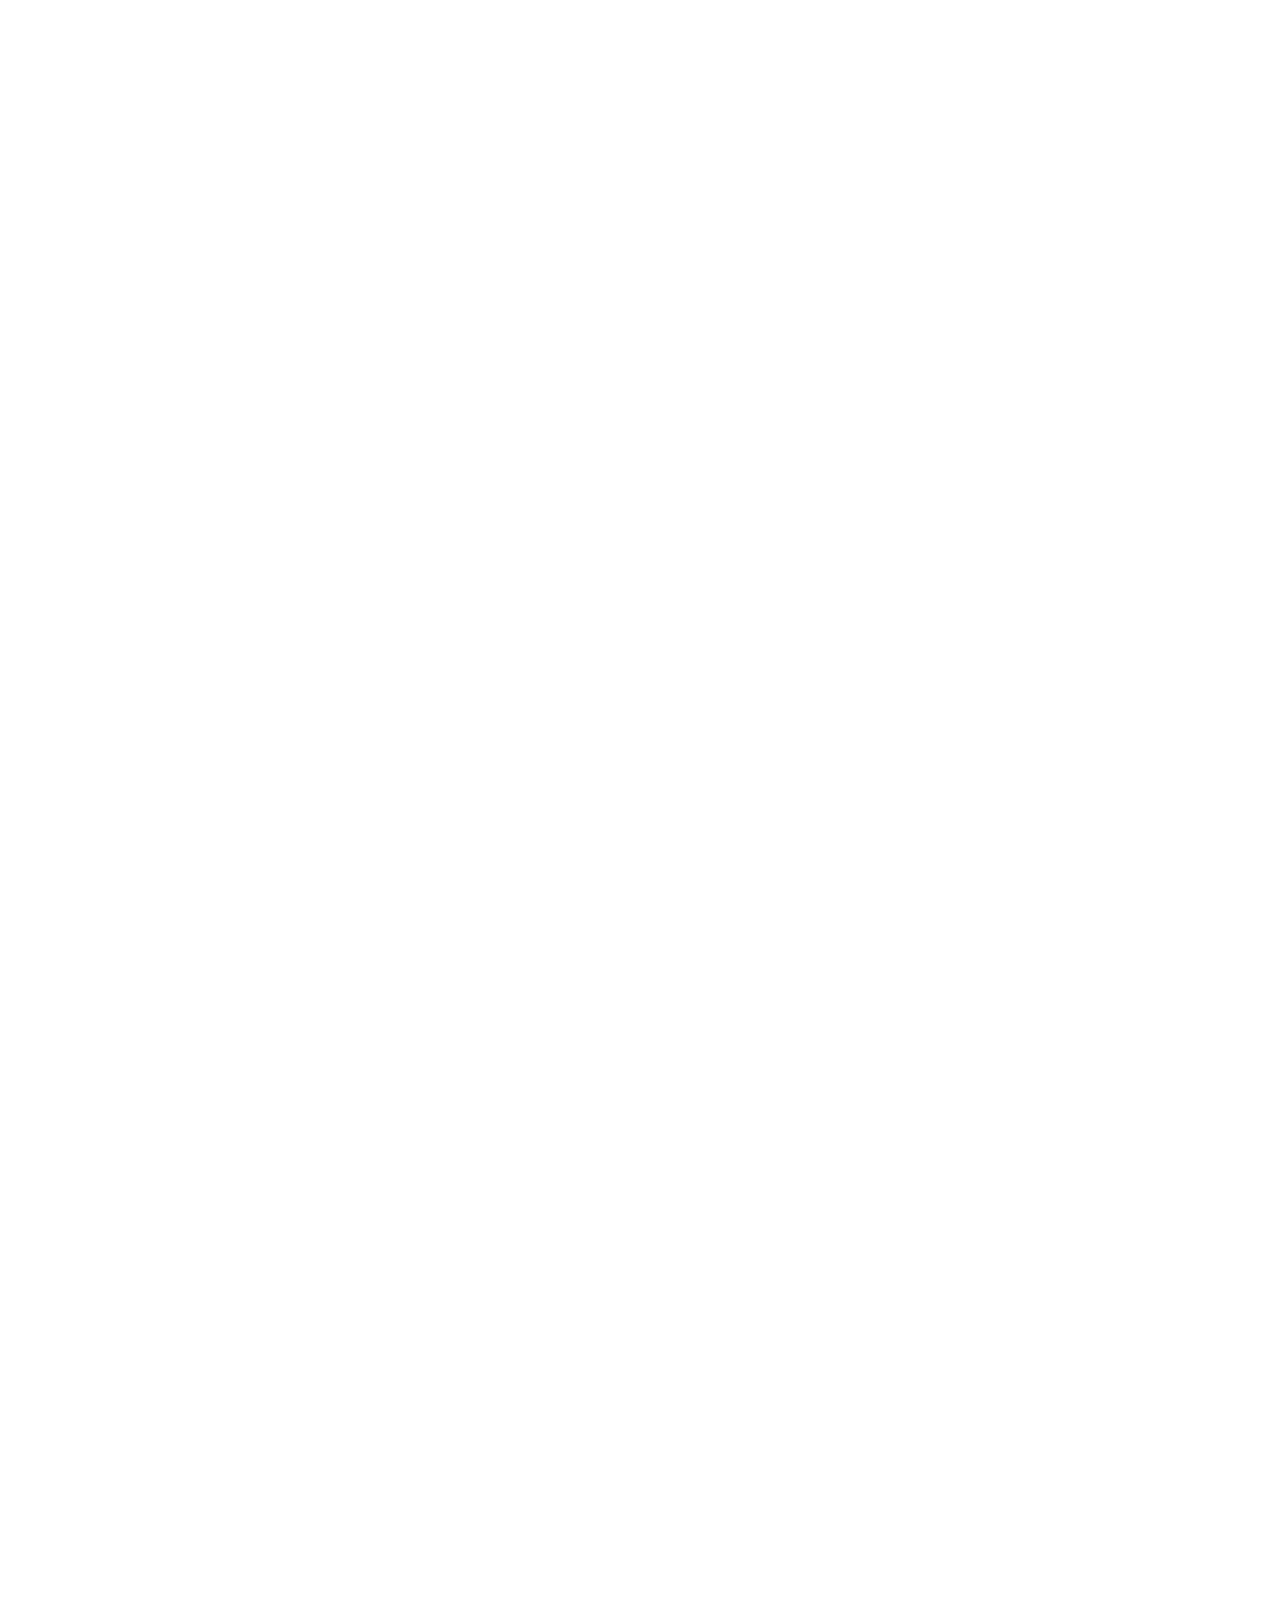
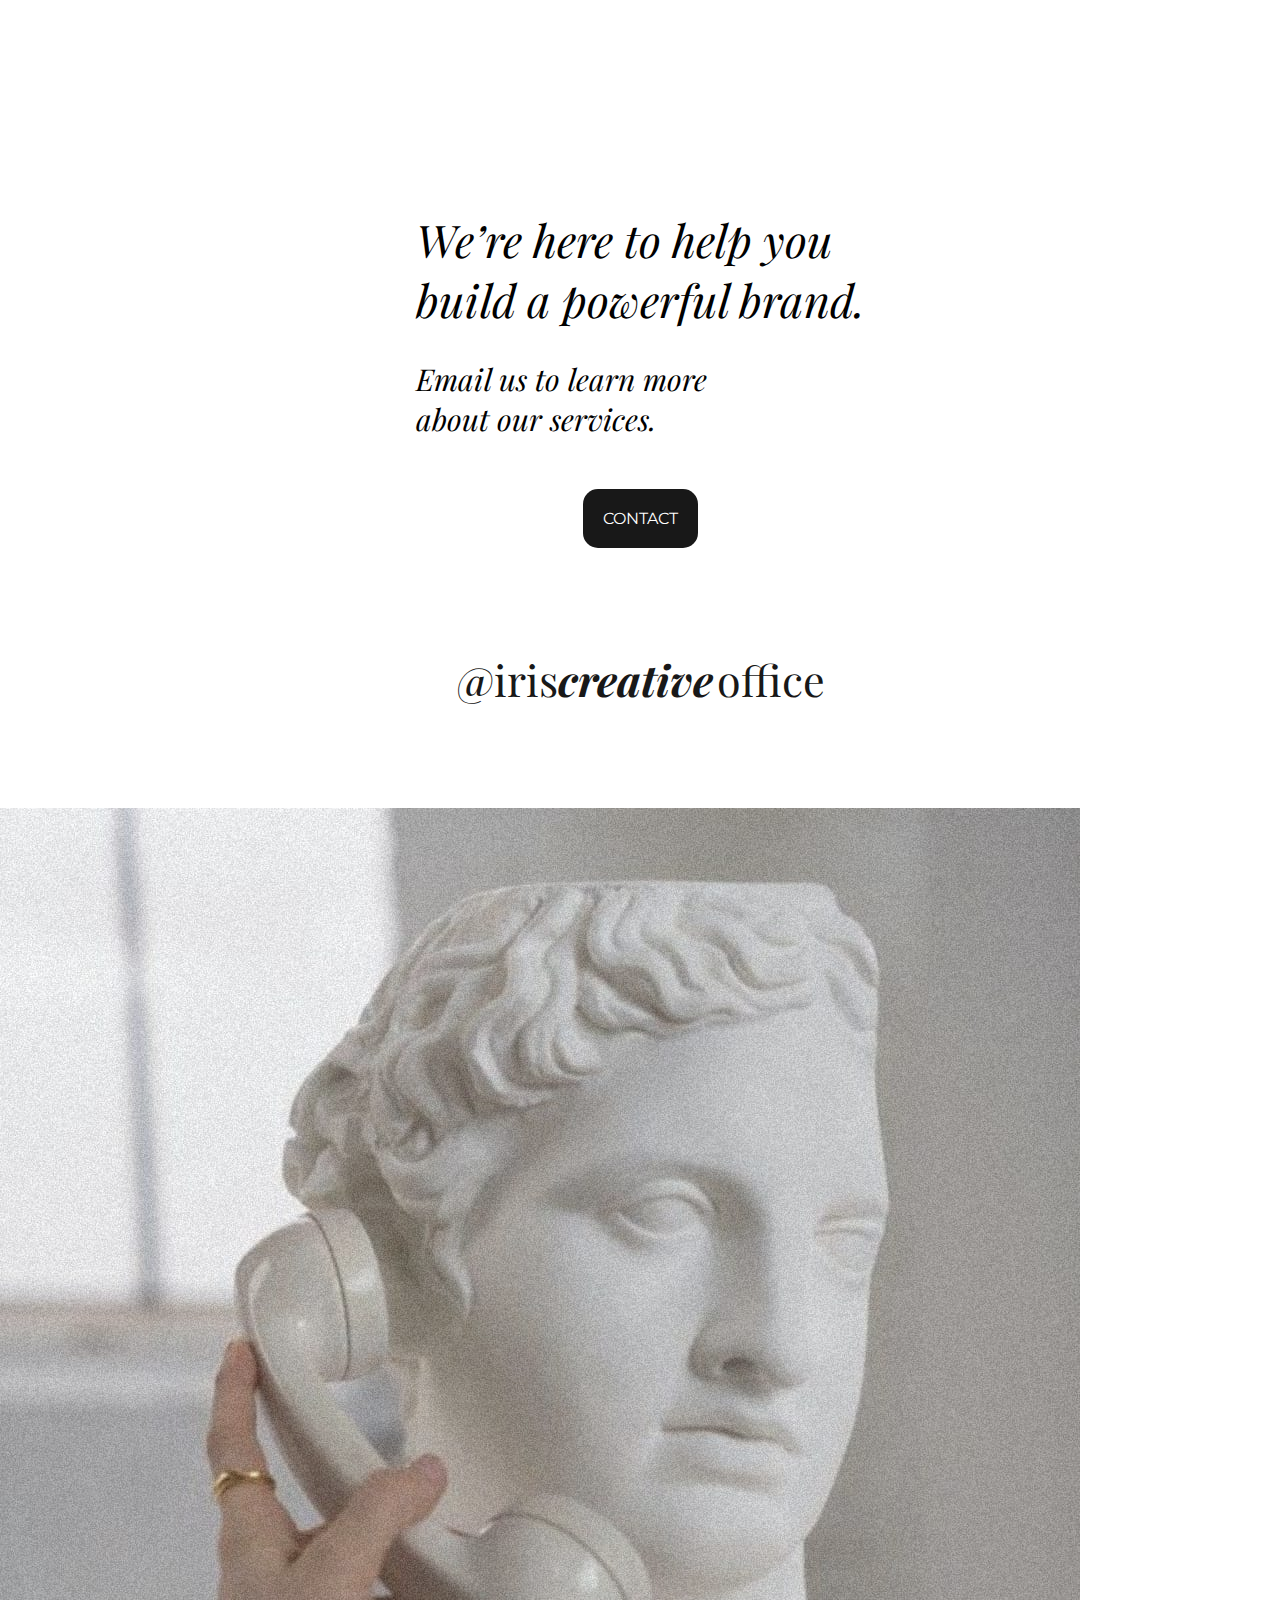
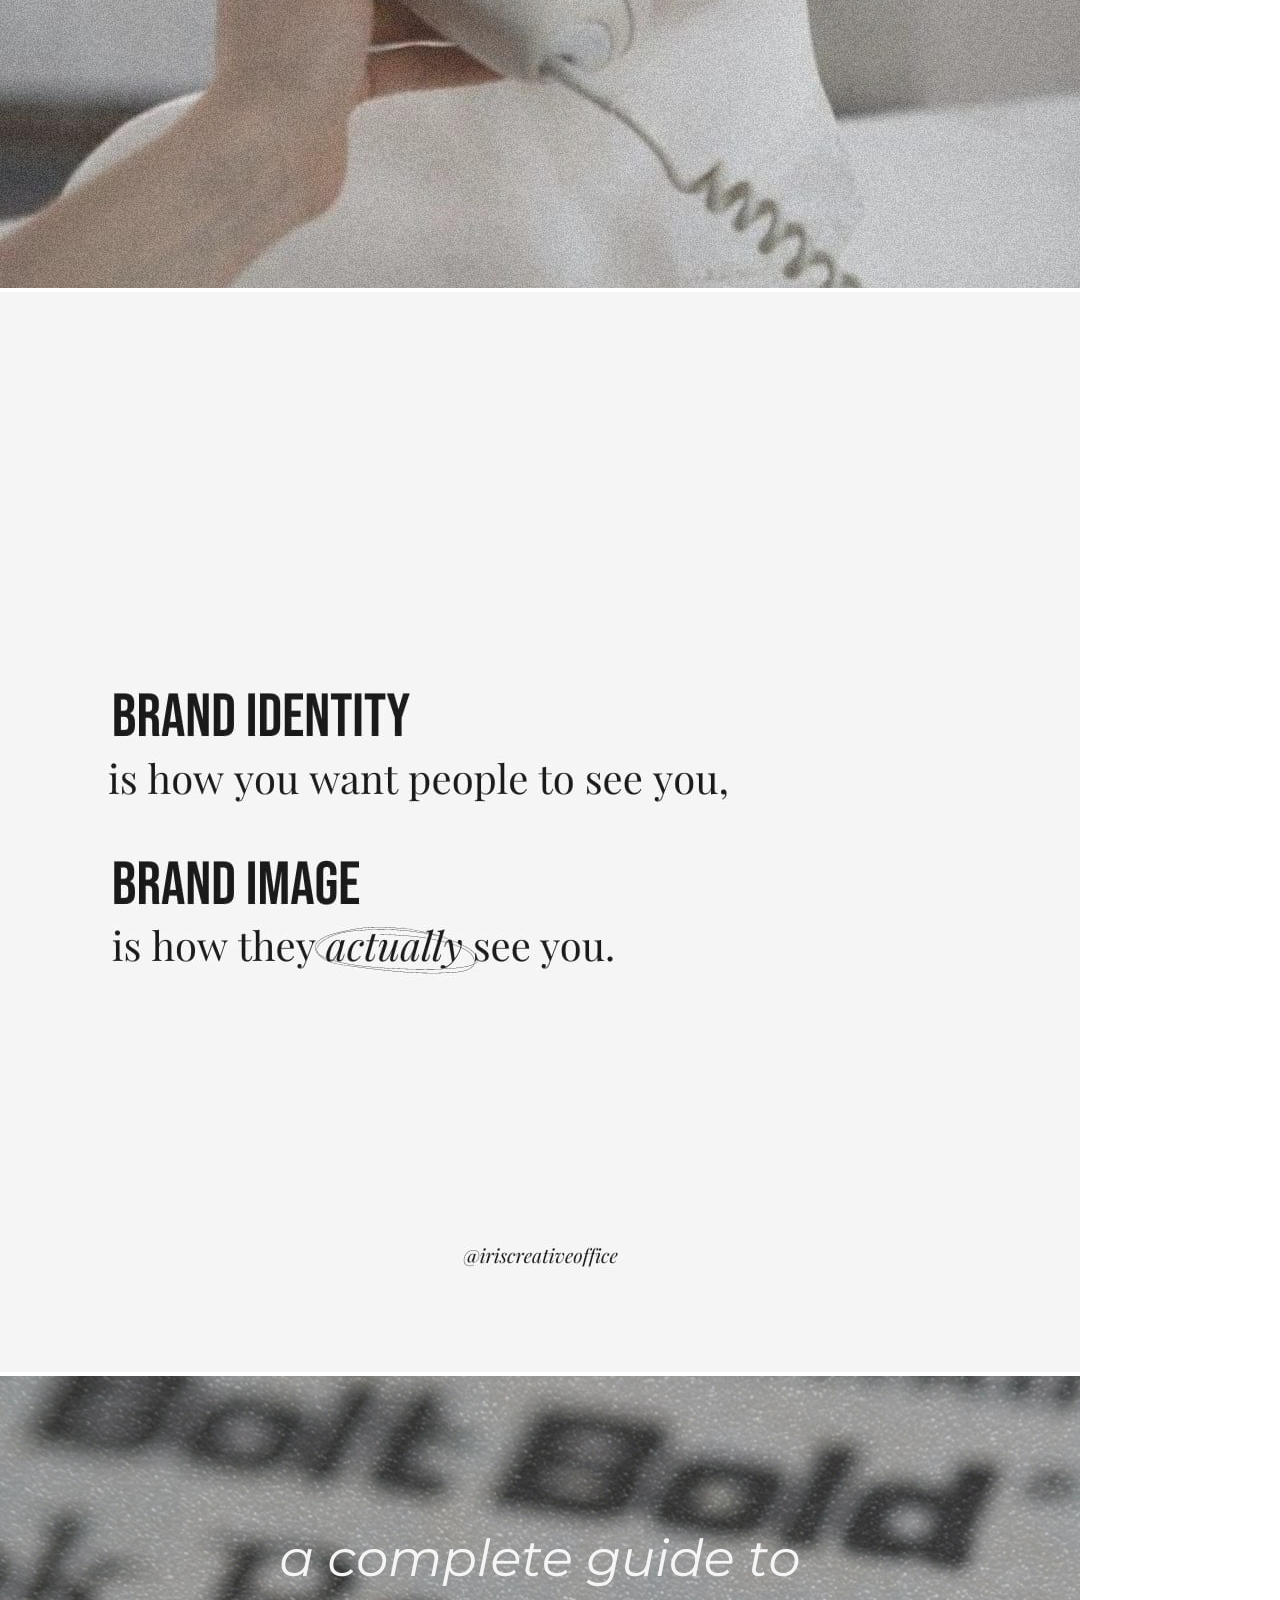
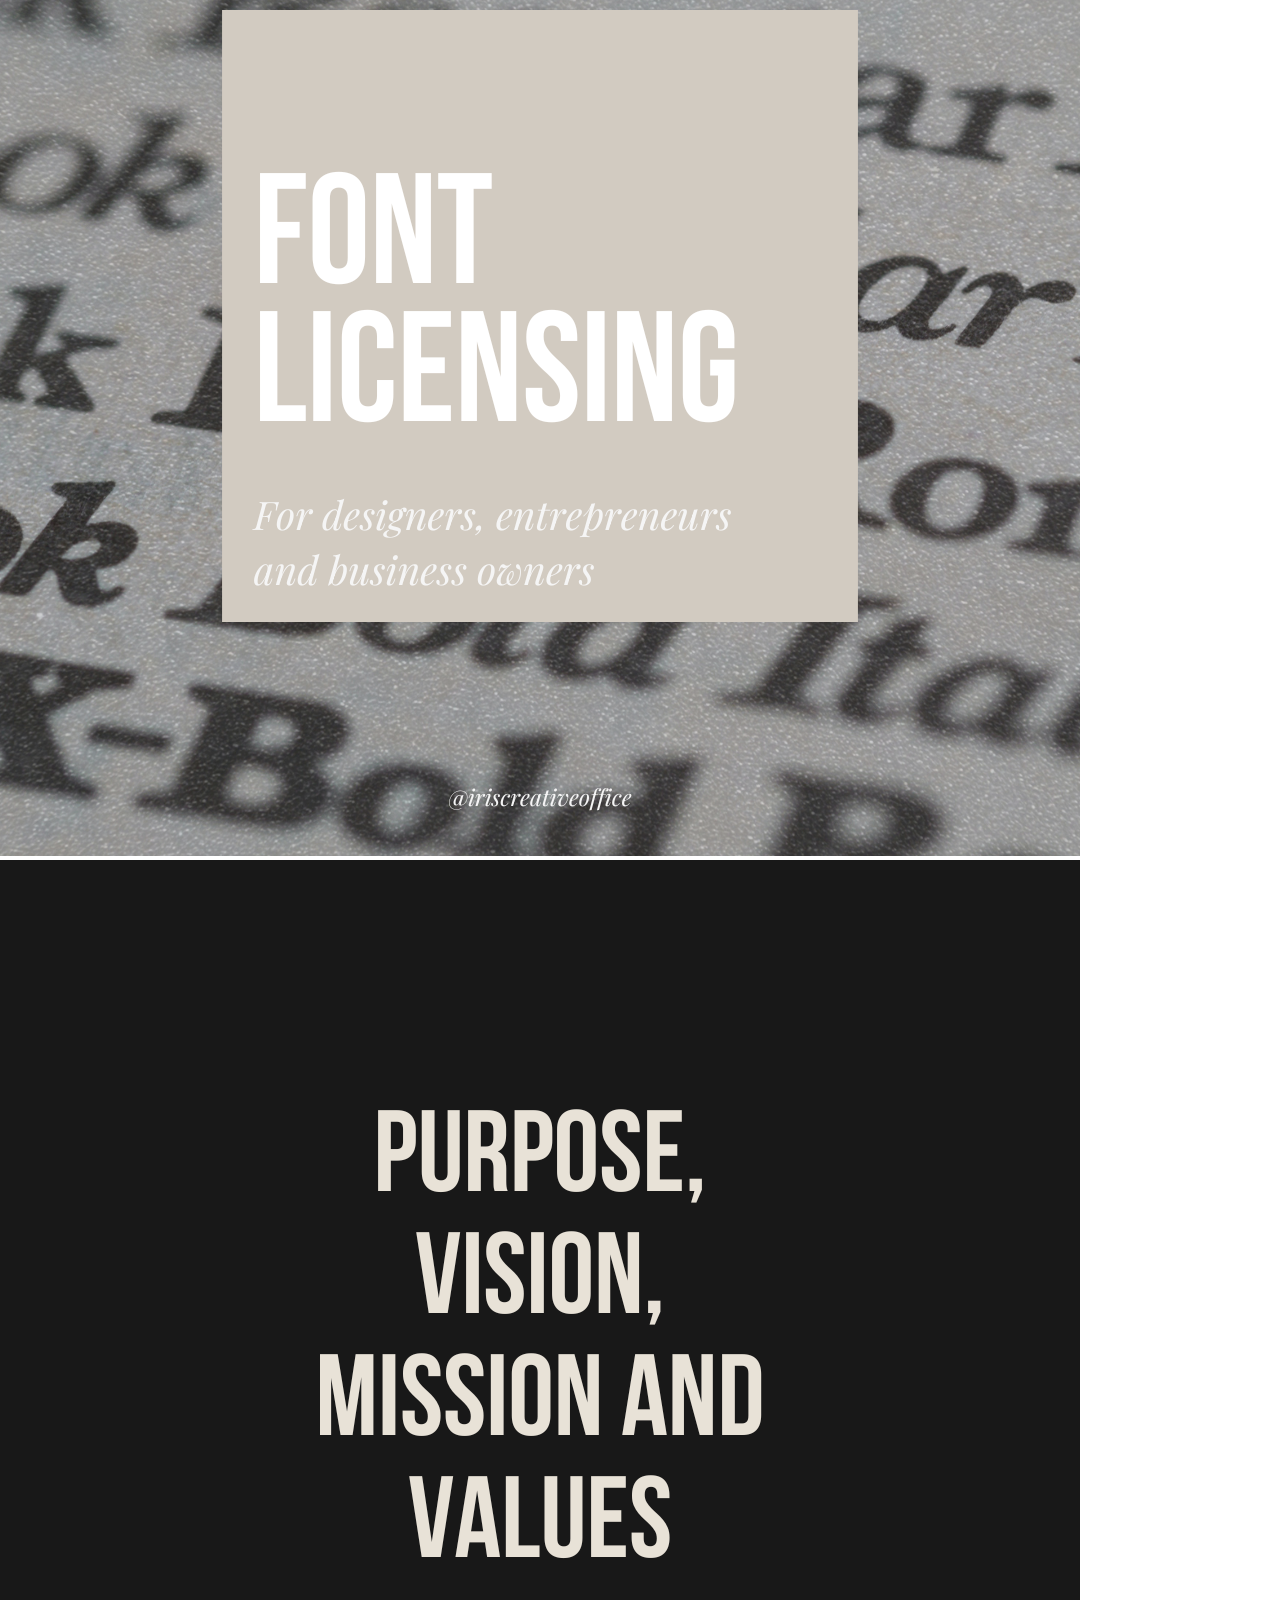
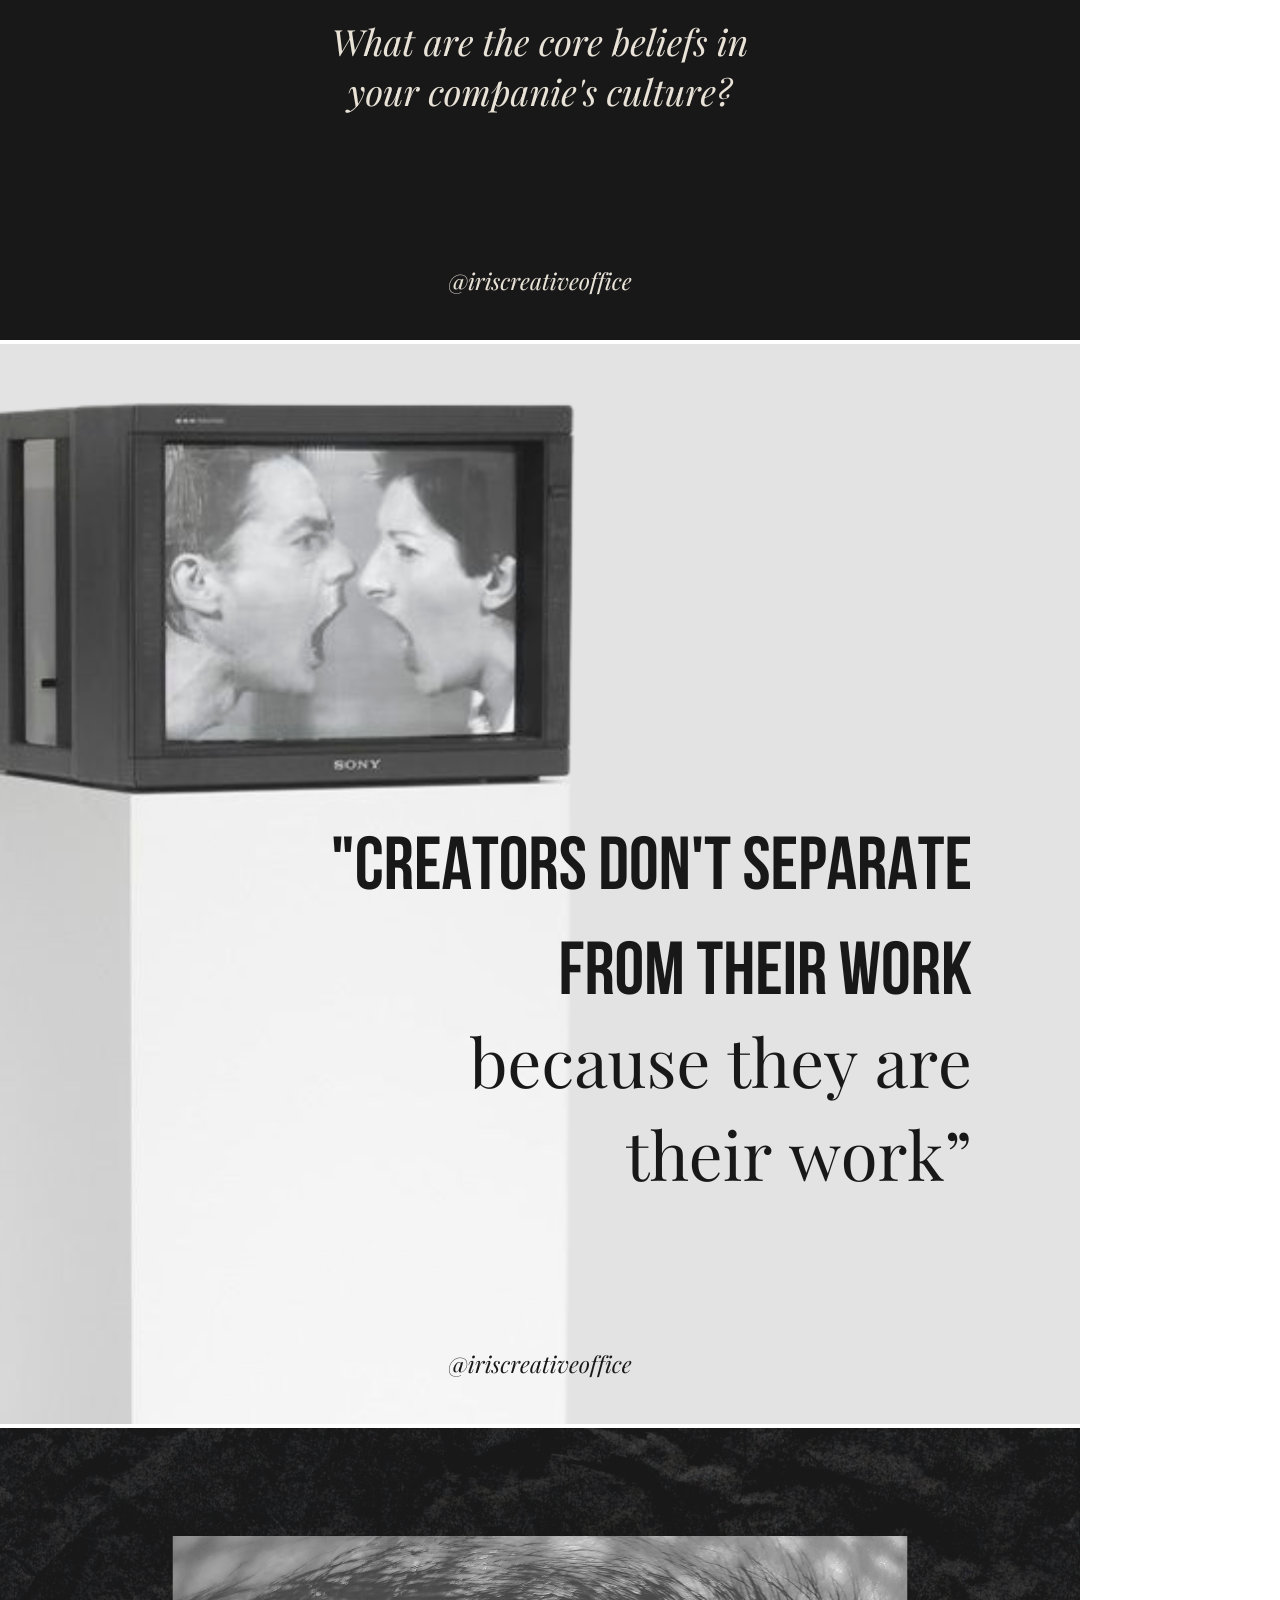
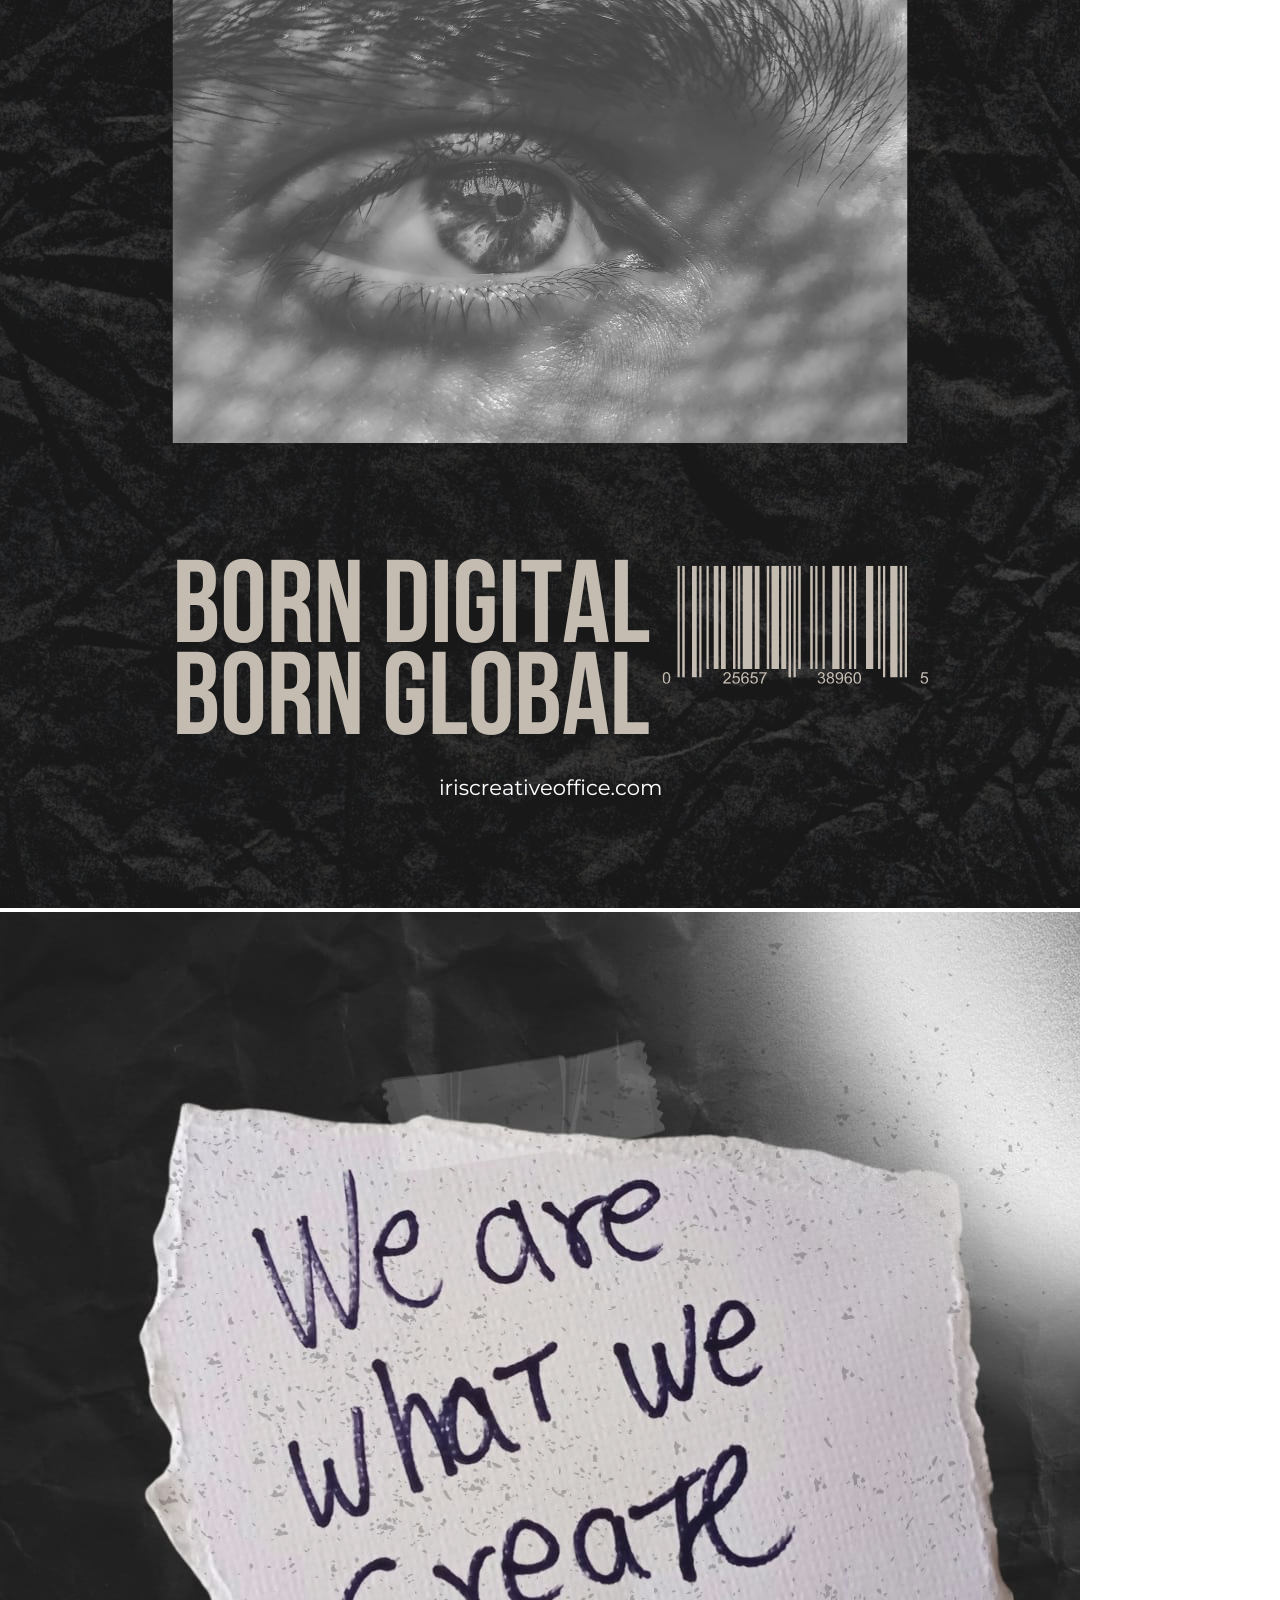
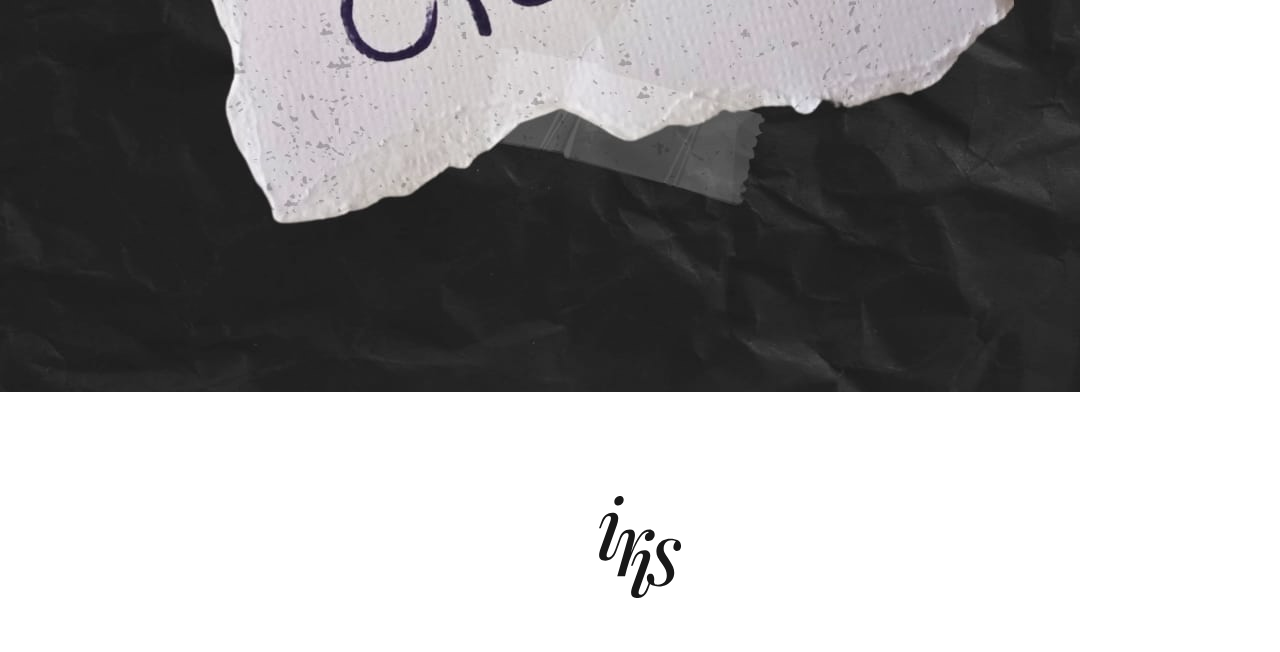
==== commit d0cb57ca: "commit" ====
--- a/index.html
+++ b/index.html
@@ -165,10 +165,8 @@
     <section class="section-4">
         <div id="contact" class="email-us">
             <p class="paragraph-12">We’re here to help you <br>build a powerful brand.</p>
-            <a href="https://ys2rzukwk67.typeform.com/to/SarRKUkP" target="_blank" rel="noopener noreferrer"><button><p class="paragraph-13">Email us to learn more <br>about our services.</p></button></a>
-        </div>
-        <div class="formulario">
-            
+            <p class="paragraph-13">Email us to learn more <br>about our services.</p>
+            <a href="https://ys2rzukwk67.typeform.com/to/SarRKUkP" target="_blank" rel="noopener noreferrer"><button class="contact">CONTACT</button></a>
         </div>
     </section>
 
@@ -179,13 +177,13 @@
 
         <a href="https://www.instagram.com/iriscreativeoffice/" target="_blank">
         <div class="owl-carousel owl-theme">
-            <div class="item"><img src="img/img-carousel/1.png" alt=""></div>
-            <div class="item"><img src="img/img-carousel/2.png" alt=""></div>
+            <div class="item"><img src="img/img-carousel/1.jpeg" alt=""></div>
+            <div class="item"><img src="img/img-carousel/2.jpeg" alt=""></div>
             <div class="item"><img src="img/img-carousel/3.png" alt=""></div>
             <div class="item"><img src="img/img-carousel/4.png" alt=""></div>
             <div class="item"><img src="img/img-carousel/5.png" alt=""></div>
             <div class="item"><img src="img/img-carousel/6.png" alt=""></div>
-            <div class="item"><img src="img/img-carousel/7.png" alt=""></div>
+            <div class="item"><img src="img/img-carousel/7.jpeg" alt=""></div>
         </div>
         </a>
         
--- a/style/style.css
+++ b/style/style.css
@@ -70,6 +70,7 @@
     height: 500px;
     filter: grayscale(90%);
     transition: .8s;
+    border-radius: 10px;
 }
 
 .filtro :hover {
@@ -92,7 +93,6 @@
     background-color: black;
     color: white;
     transition: .3s ease all; 
-    
 }
 
 button:hover {
@@ -304,6 +304,16 @@
     margin: 50px 0;
 }
 
+#contact a {
+    display: flex;
+    justify-content: center;
+}
+
+#contact button {
+    margin-top: 50px;
+    padding: 20px;
+}
+
 ::-webkit-scrollbar {
     width: 8px;
     background-color: rgb(200, 200, 200);
@@ -317,3 +327,7 @@
 html {
     scroll-behavior: smooth;
 }
+
+.section-1, .section-2, .section-3{
+    visibility: hidden;
+}--- a/style/responsive.css
+++ b/style/responsive.css
@@ -2,7 +2,7 @@
 @media (max-width: 1715px) {
     .section-4{flex-direction: column; justify-content: center; align-items: center;}
     .email-us {margin-bottom: 2px;}
-    .section-4 {margin: 0;}
+    .section-4 {margin: 100px; font-size: 100%;}
 
 }
 
@@ -46,8 +46,6 @@
     .imagem-7 {order: 2; width: 90%; margin-right: 0; margin-top: 80px;}
 }
 
-@media (max-width: 700px) {}
-
 @media (max-width: 600px) {
     header {flex-direction: column;}
     .creative-office {width: 100px;}
@@ -57,7 +55,7 @@
 
 @media (max-width: 520px) {
     .design-matters {margin-left: 30px}
-    .section-2 {margin-left: 40px; margin-right: 40px;}
+    .section-2 {margin: 150px 40px}
     .section-3 {margin: 0 40px}
     .paragraph-1 {width: 270px;}
     .paragraph-2 {width: 320px;}
@@ -68,7 +66,10 @@
     .paragraph-7 {font-size: 12px;}
     .paragraph-8 {font-size: 12px;}
     .paragraph-9 {font-size: 12px;}
+    .paragraph-10 {font-size: 12px;}
+    .paragraph-11 {font-size: 12px;}
     .paragraph-12 { font-size: 30px;}
     .paragraph-13 { font-size: 15px;}
     .instagram-name { font-size: 38px;}
+    footer {margin: 60px 0 20px;}
 }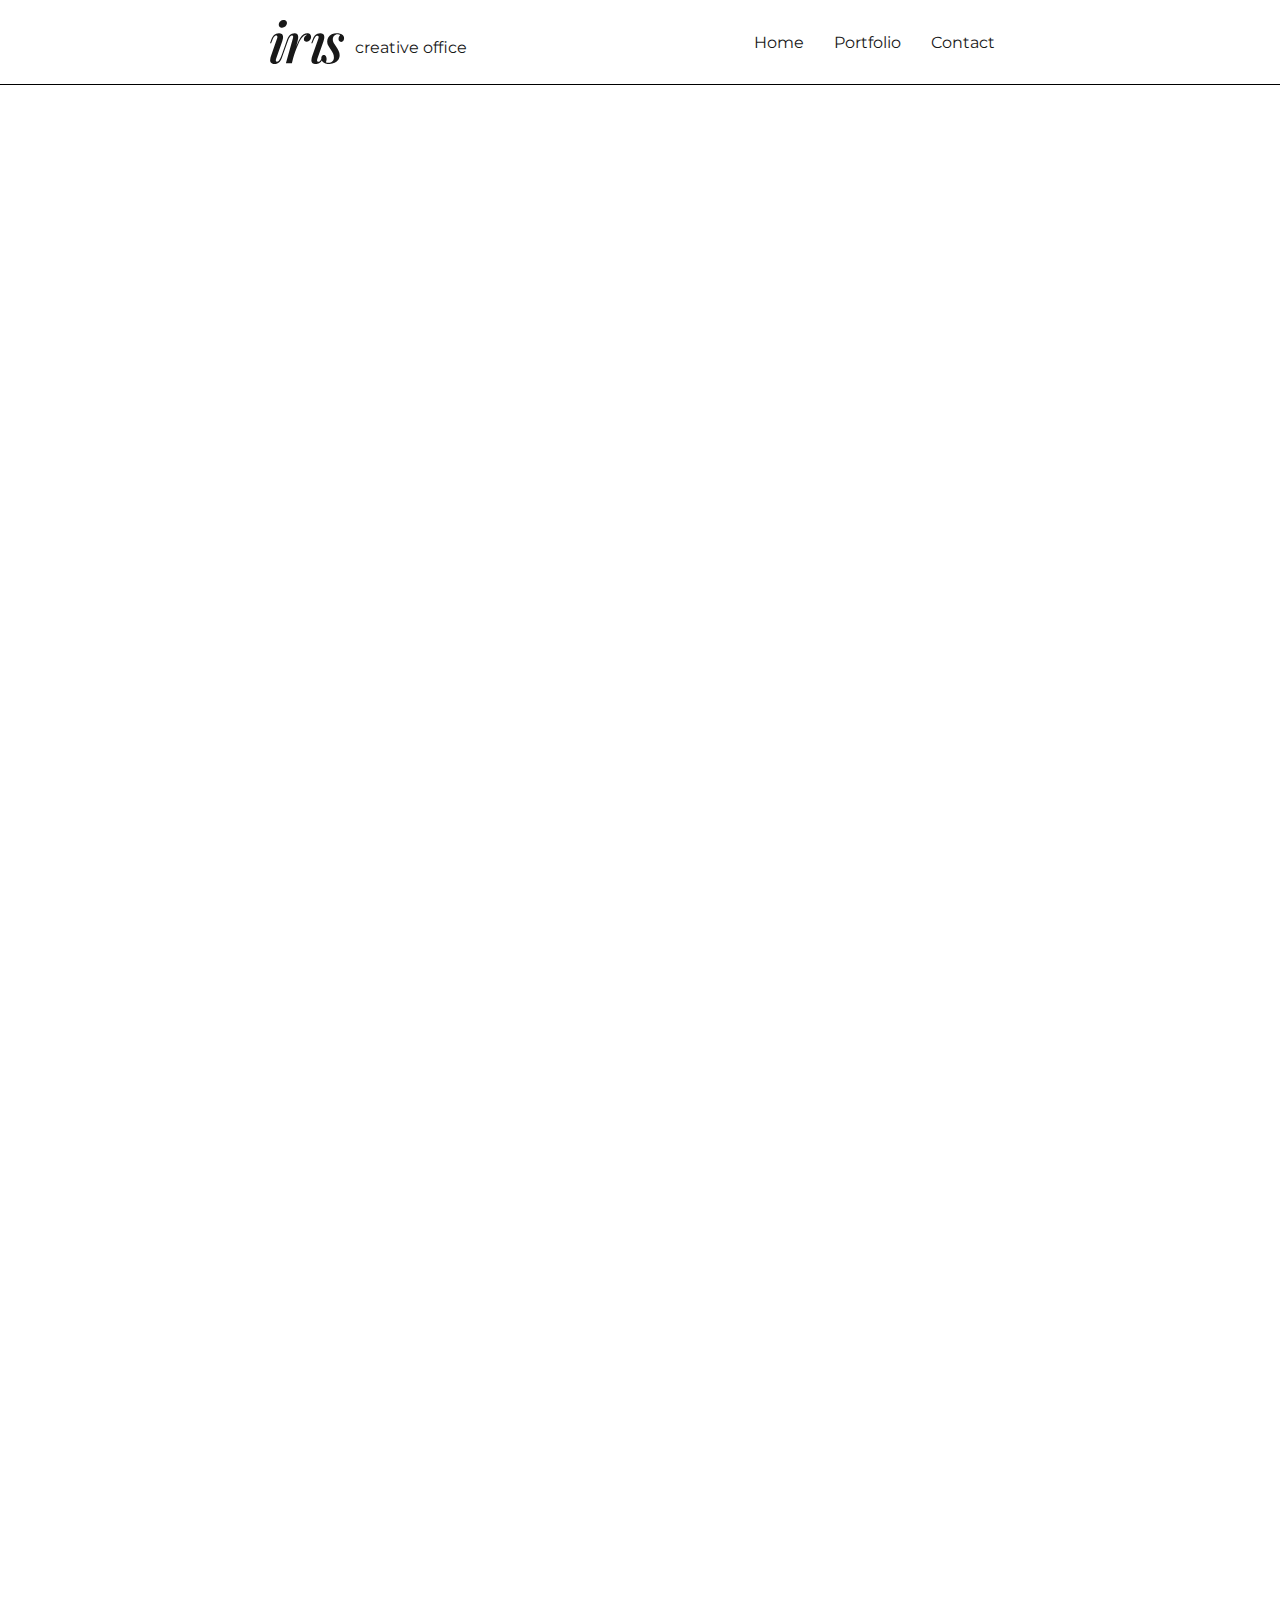
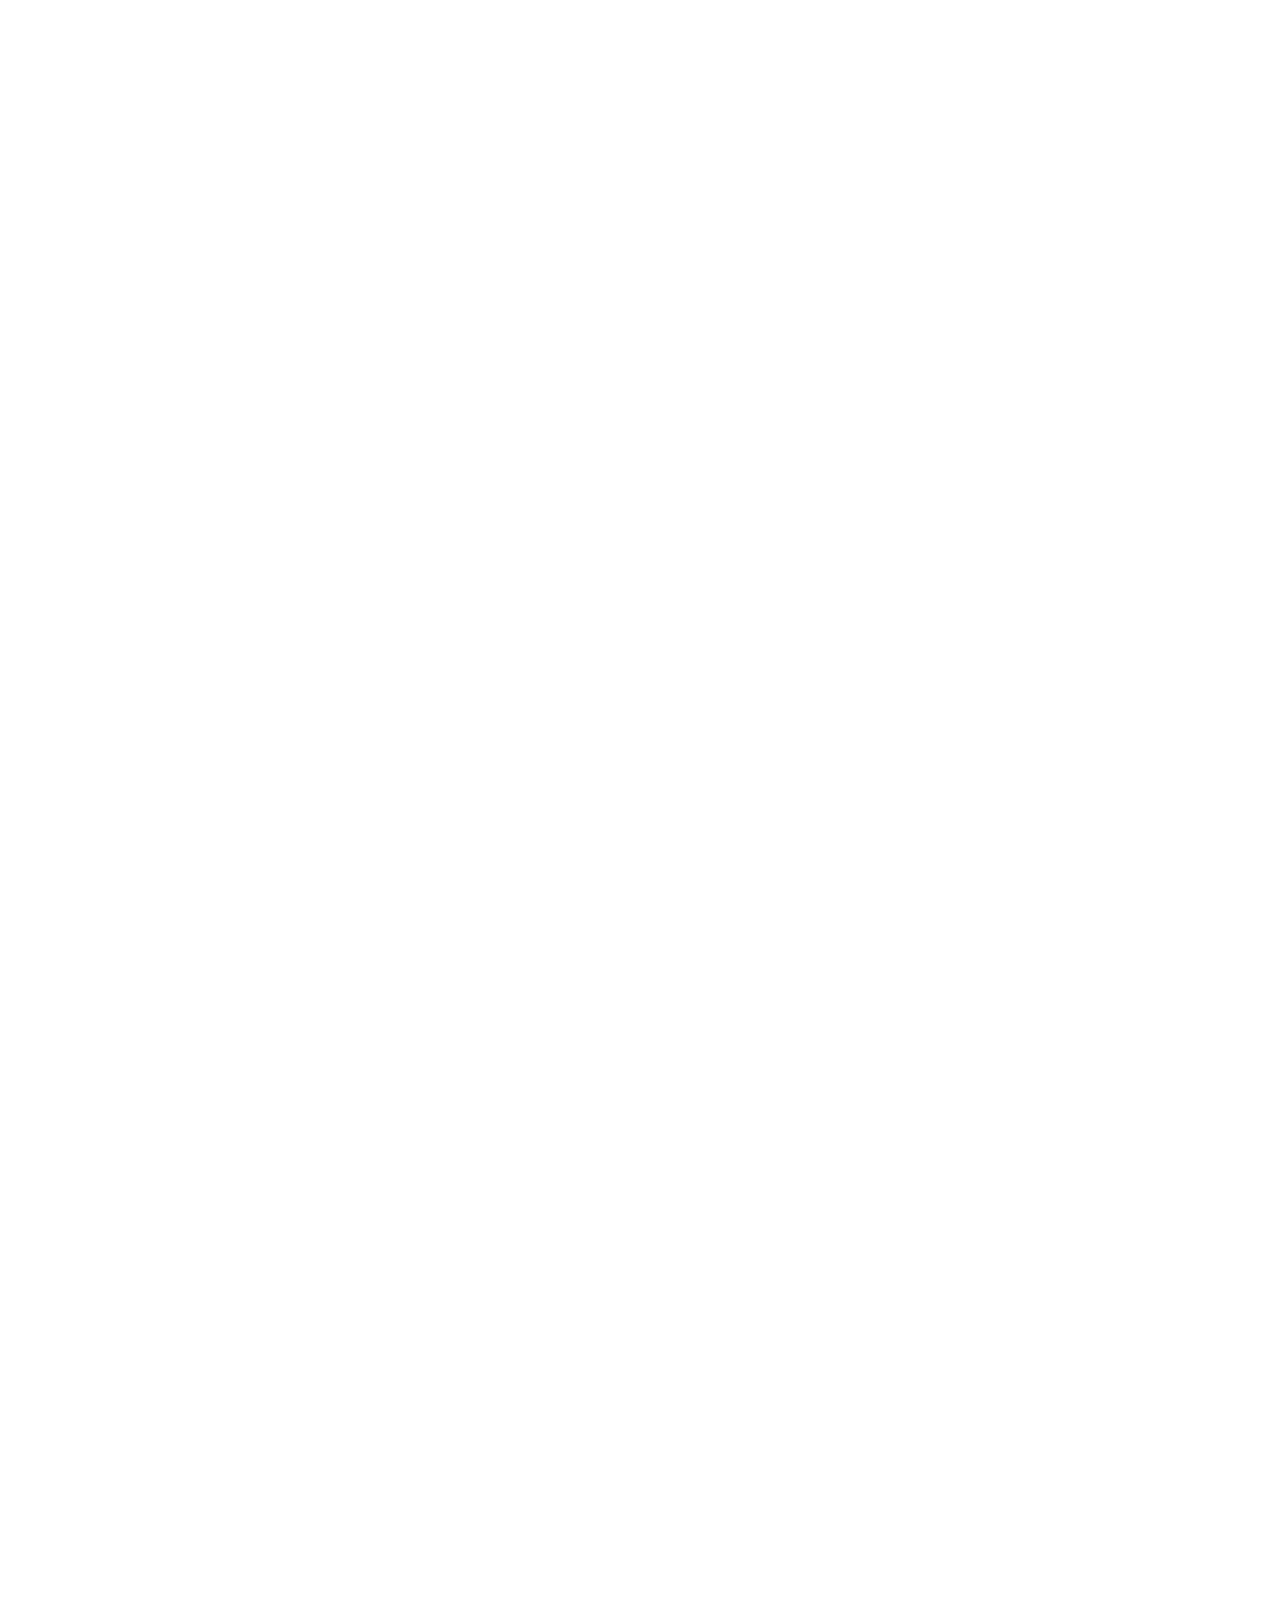
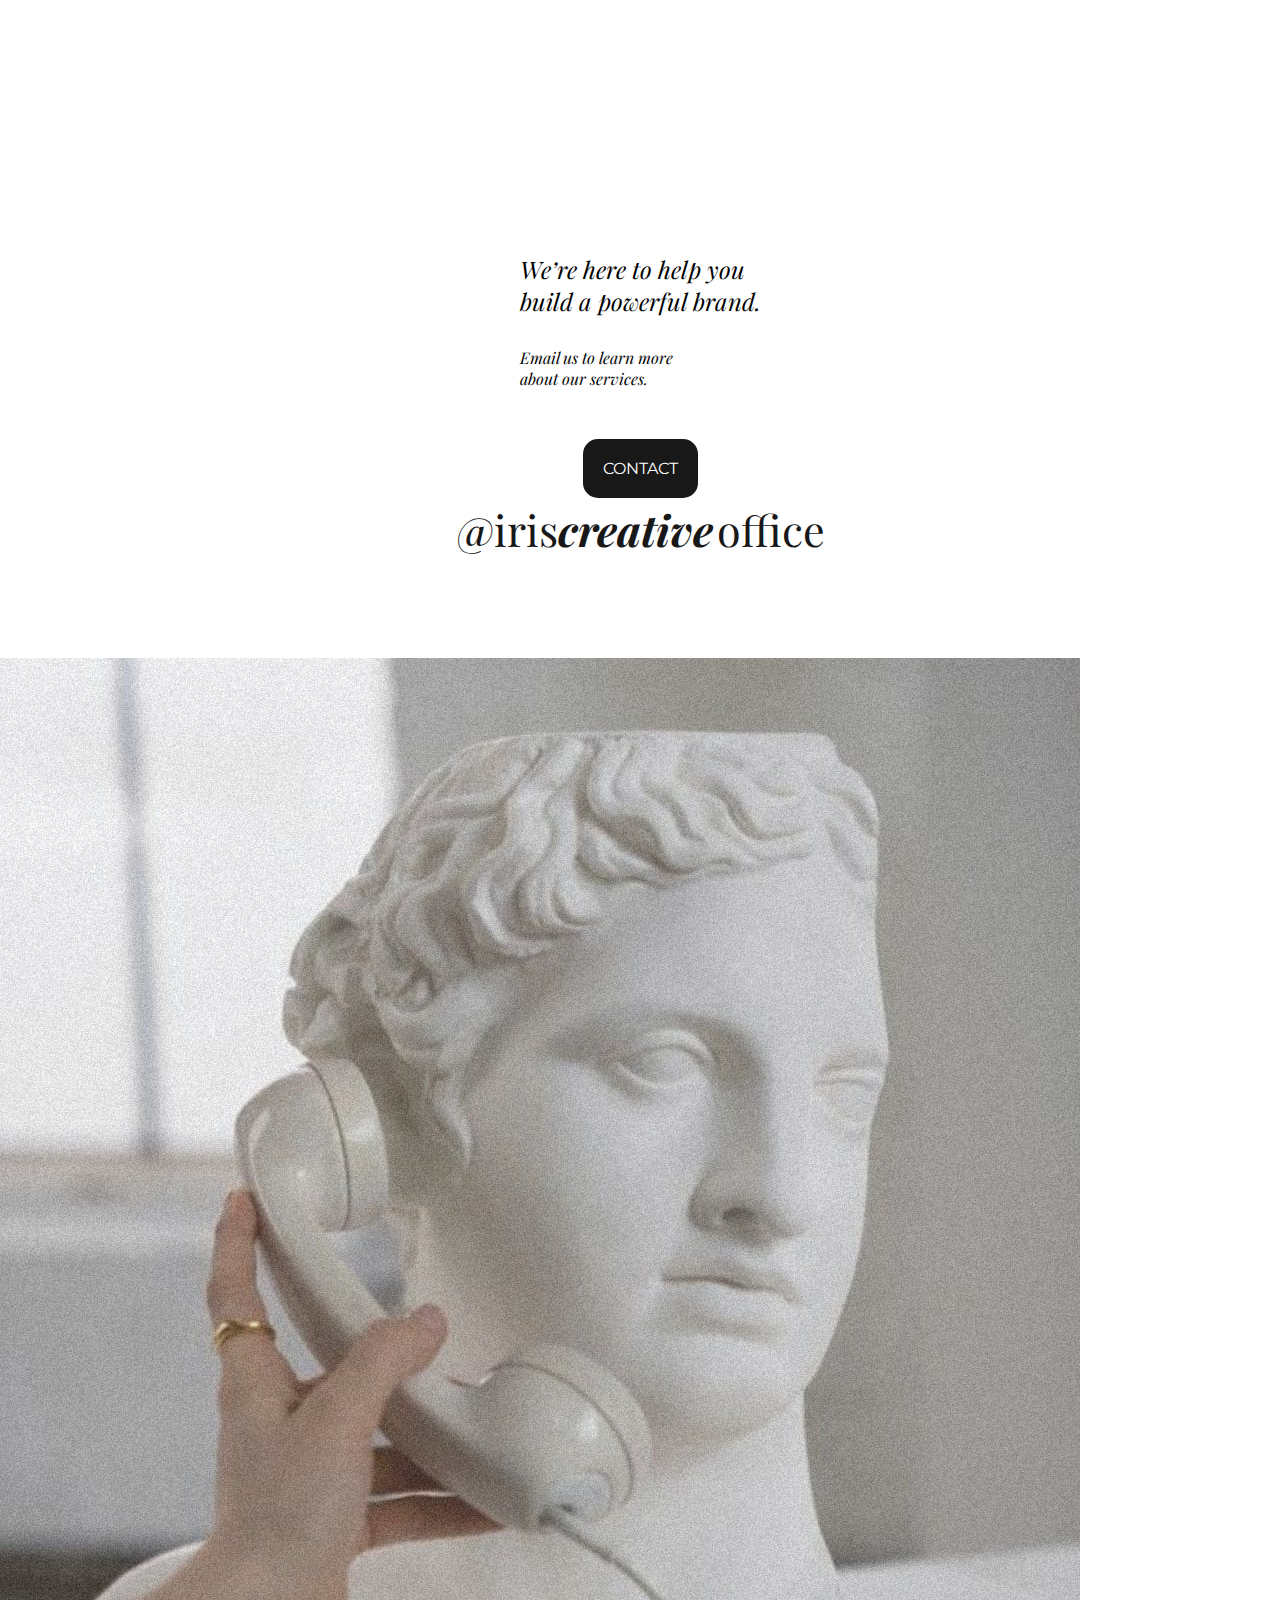
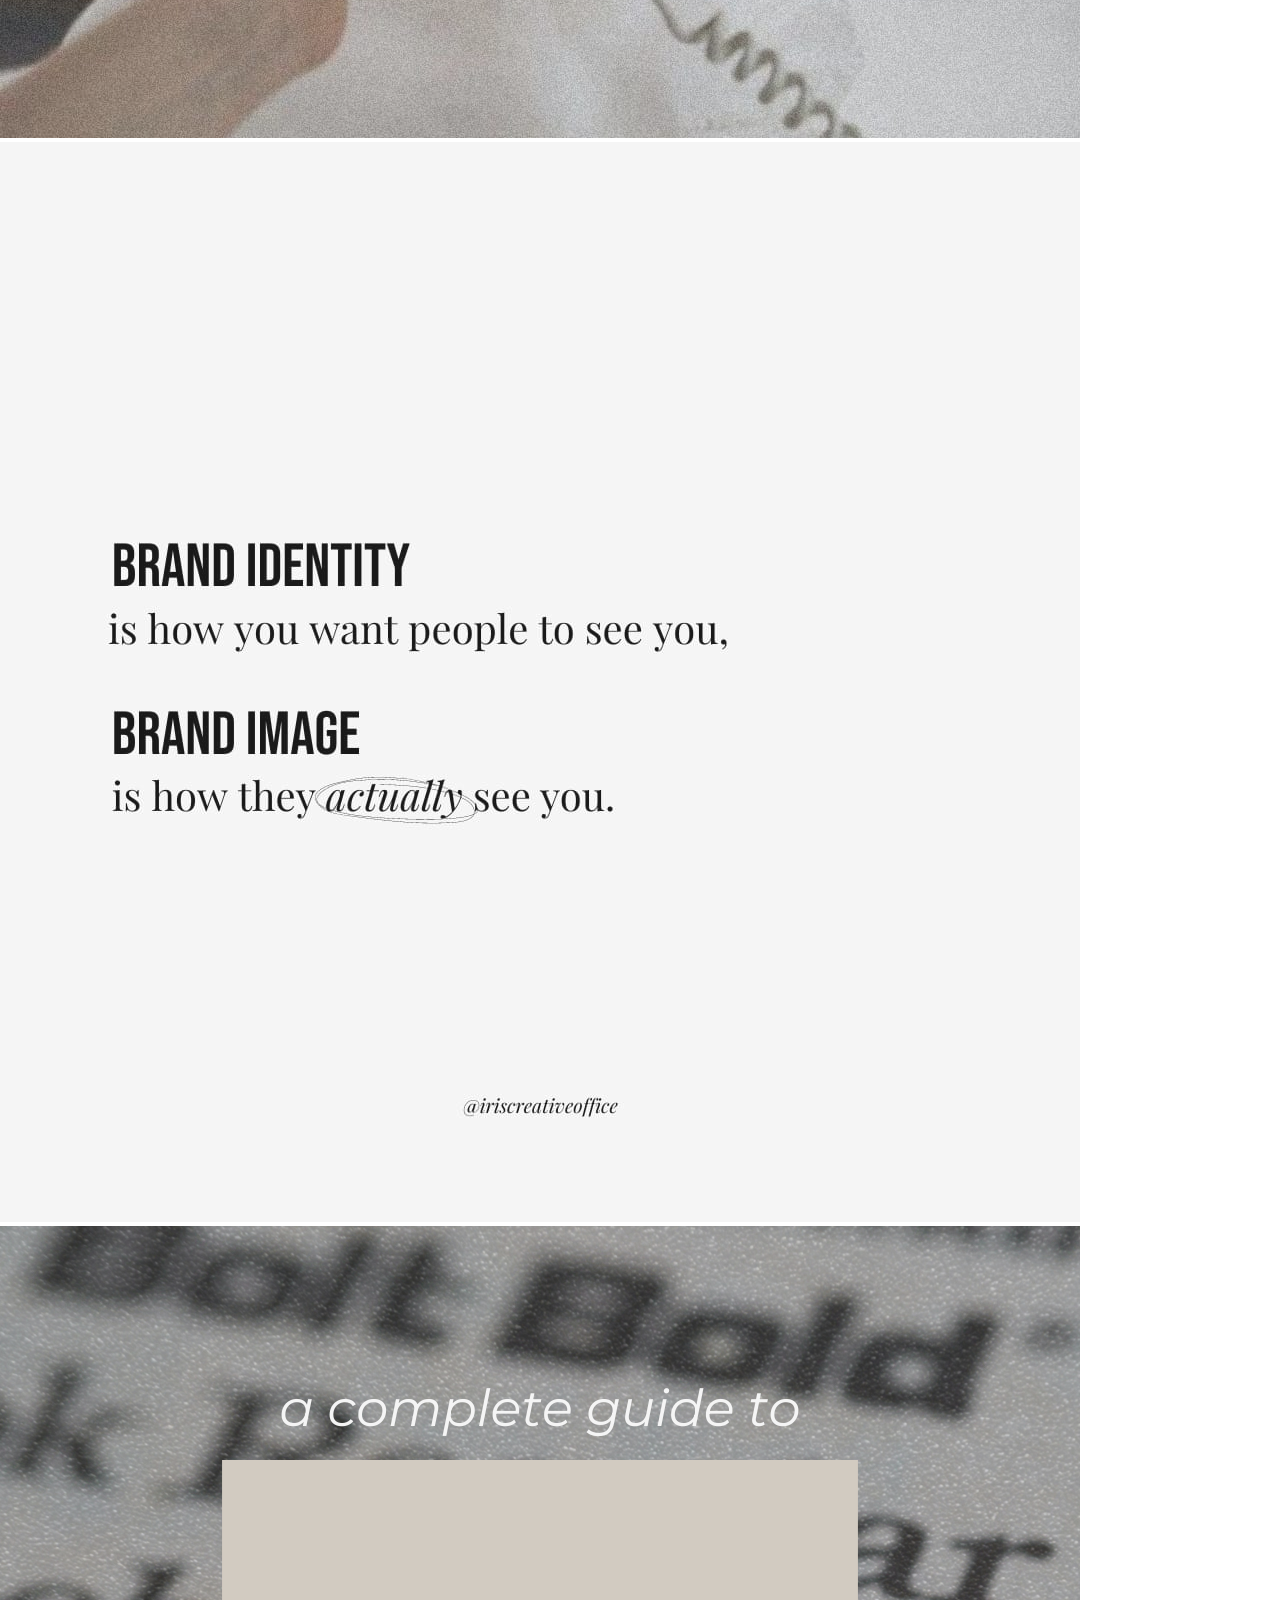
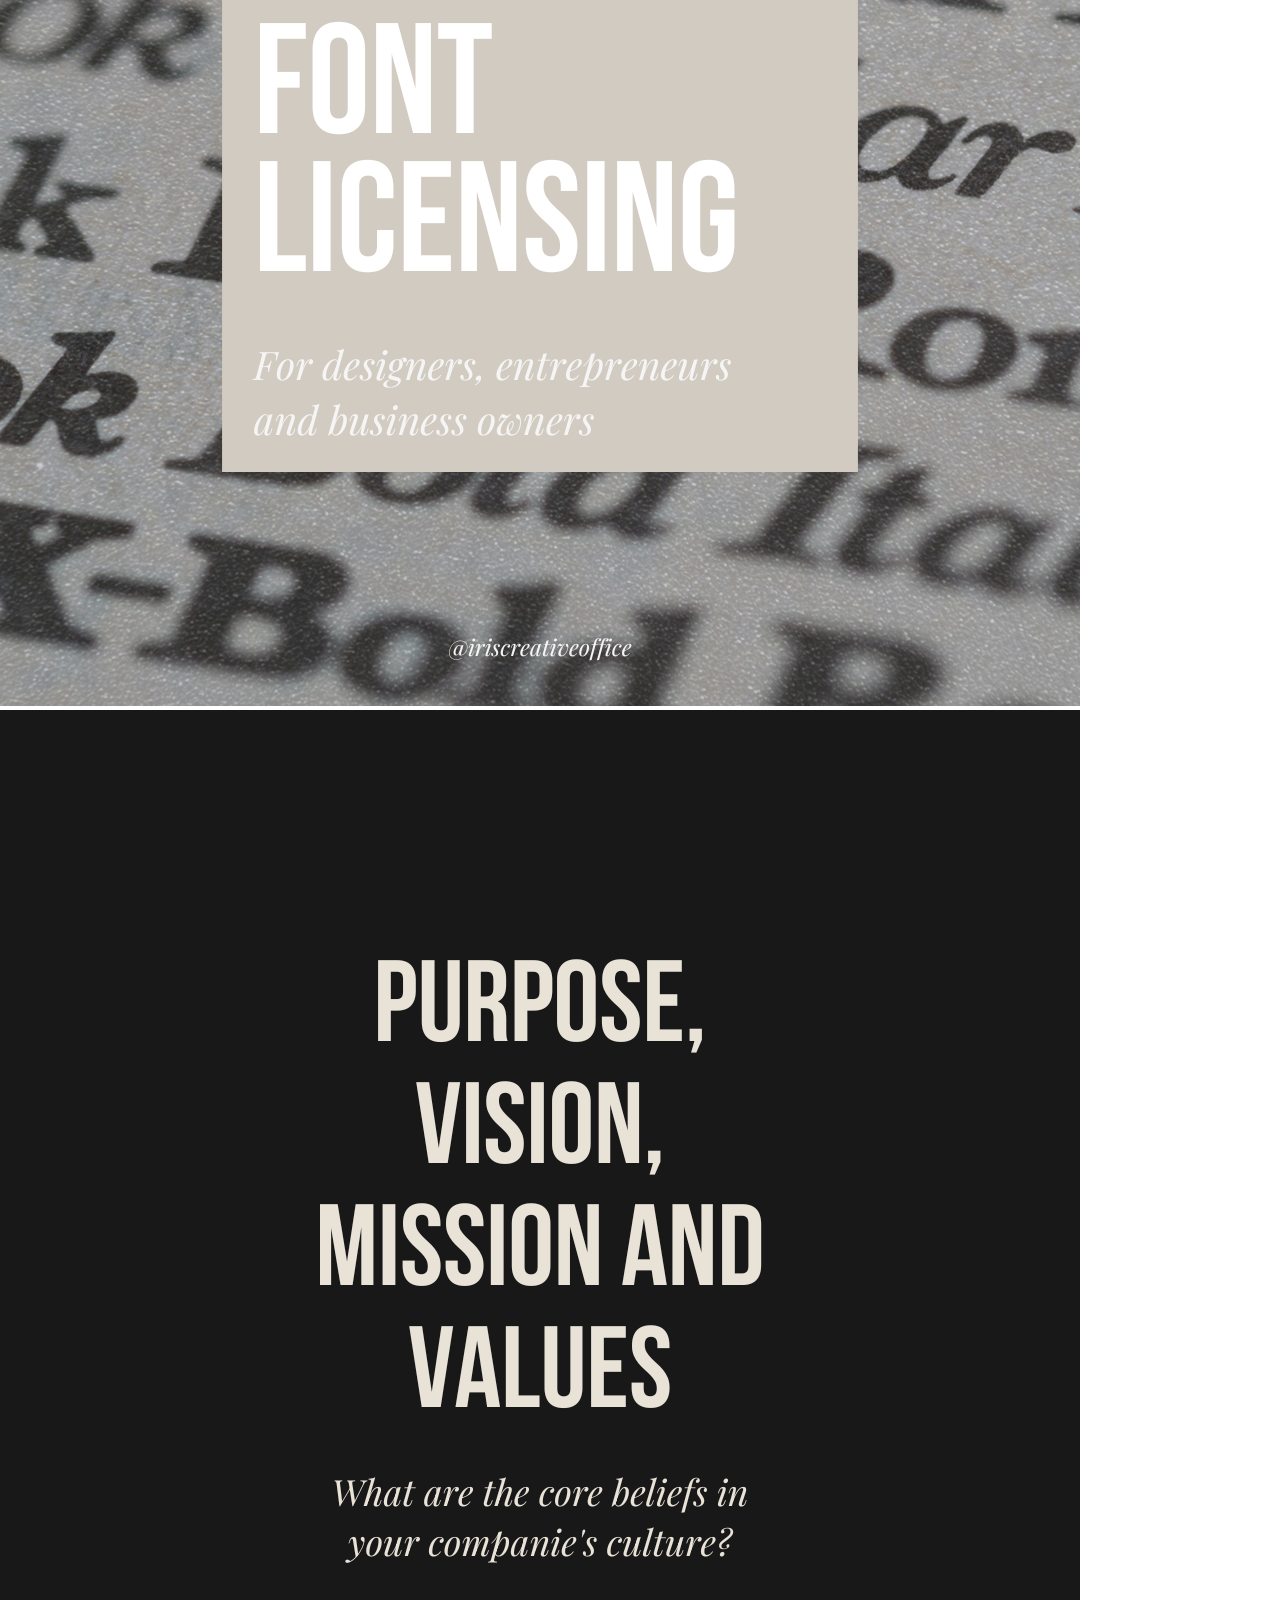
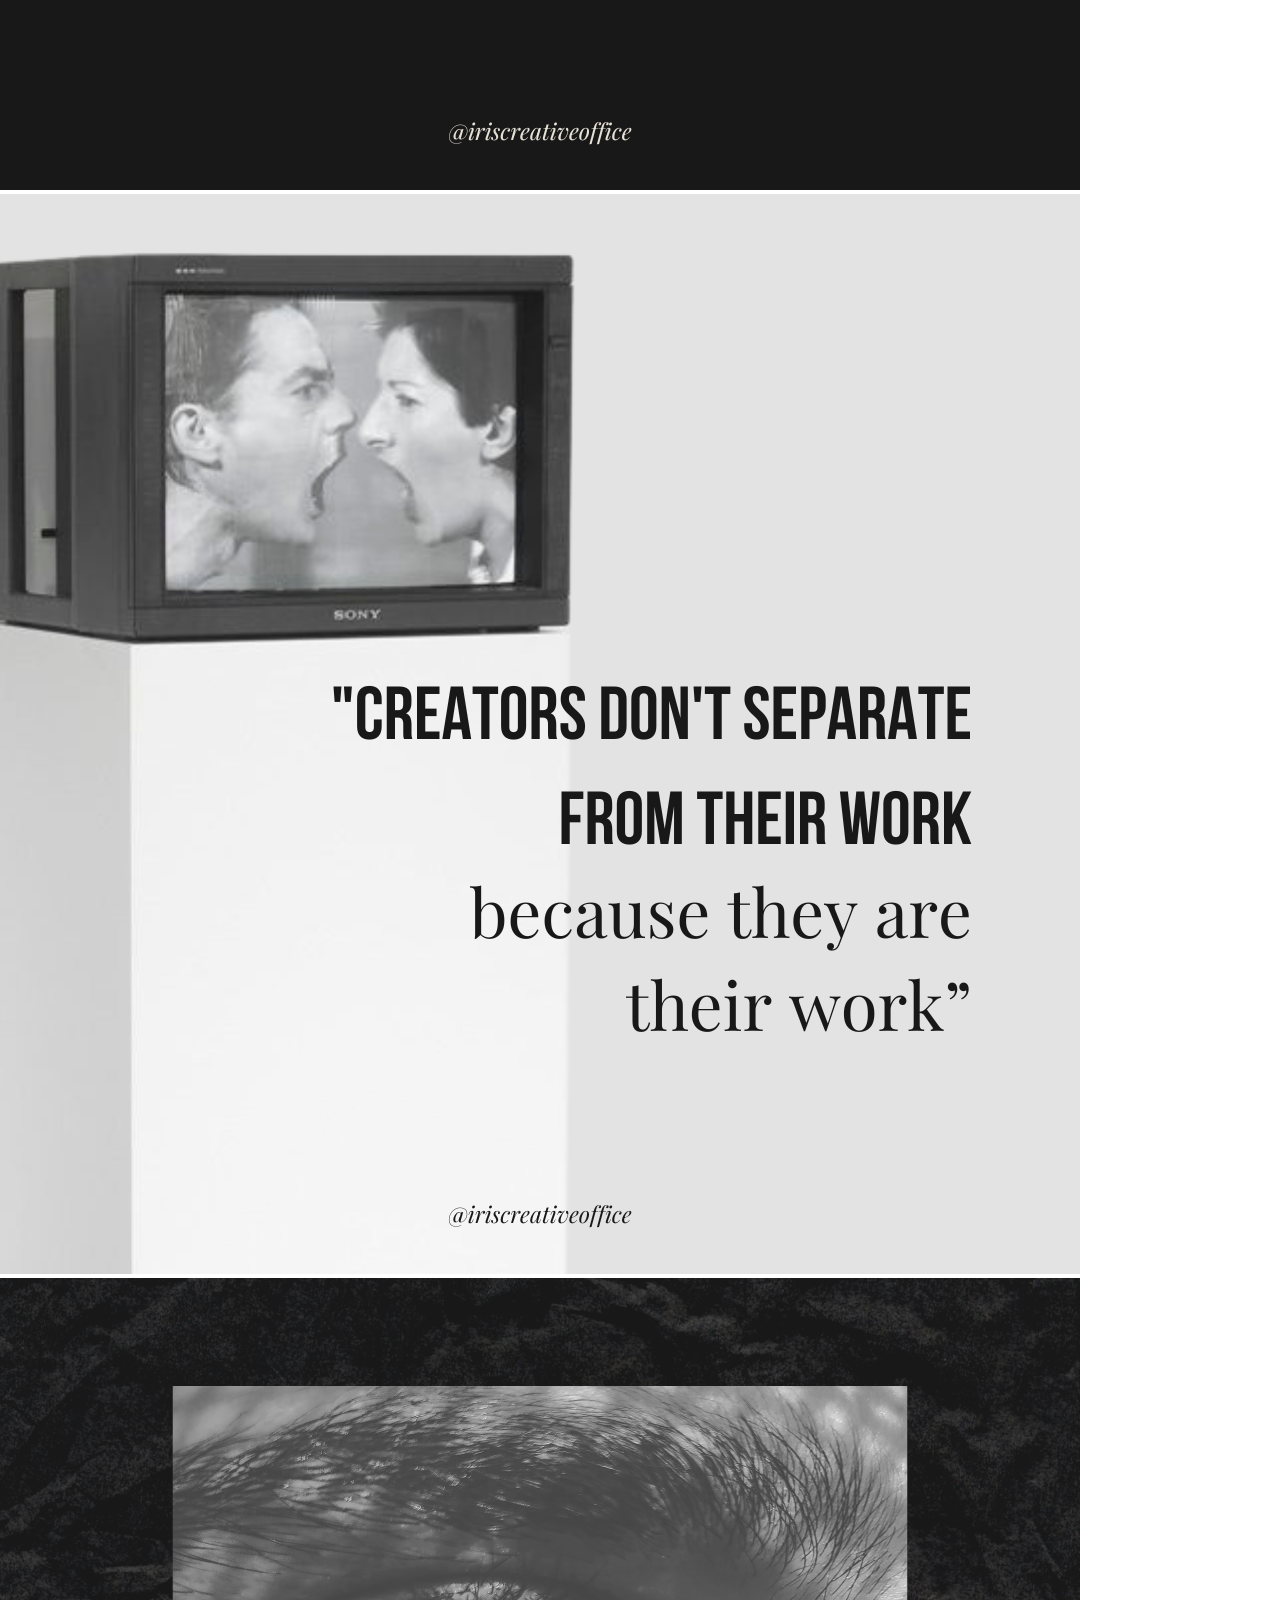
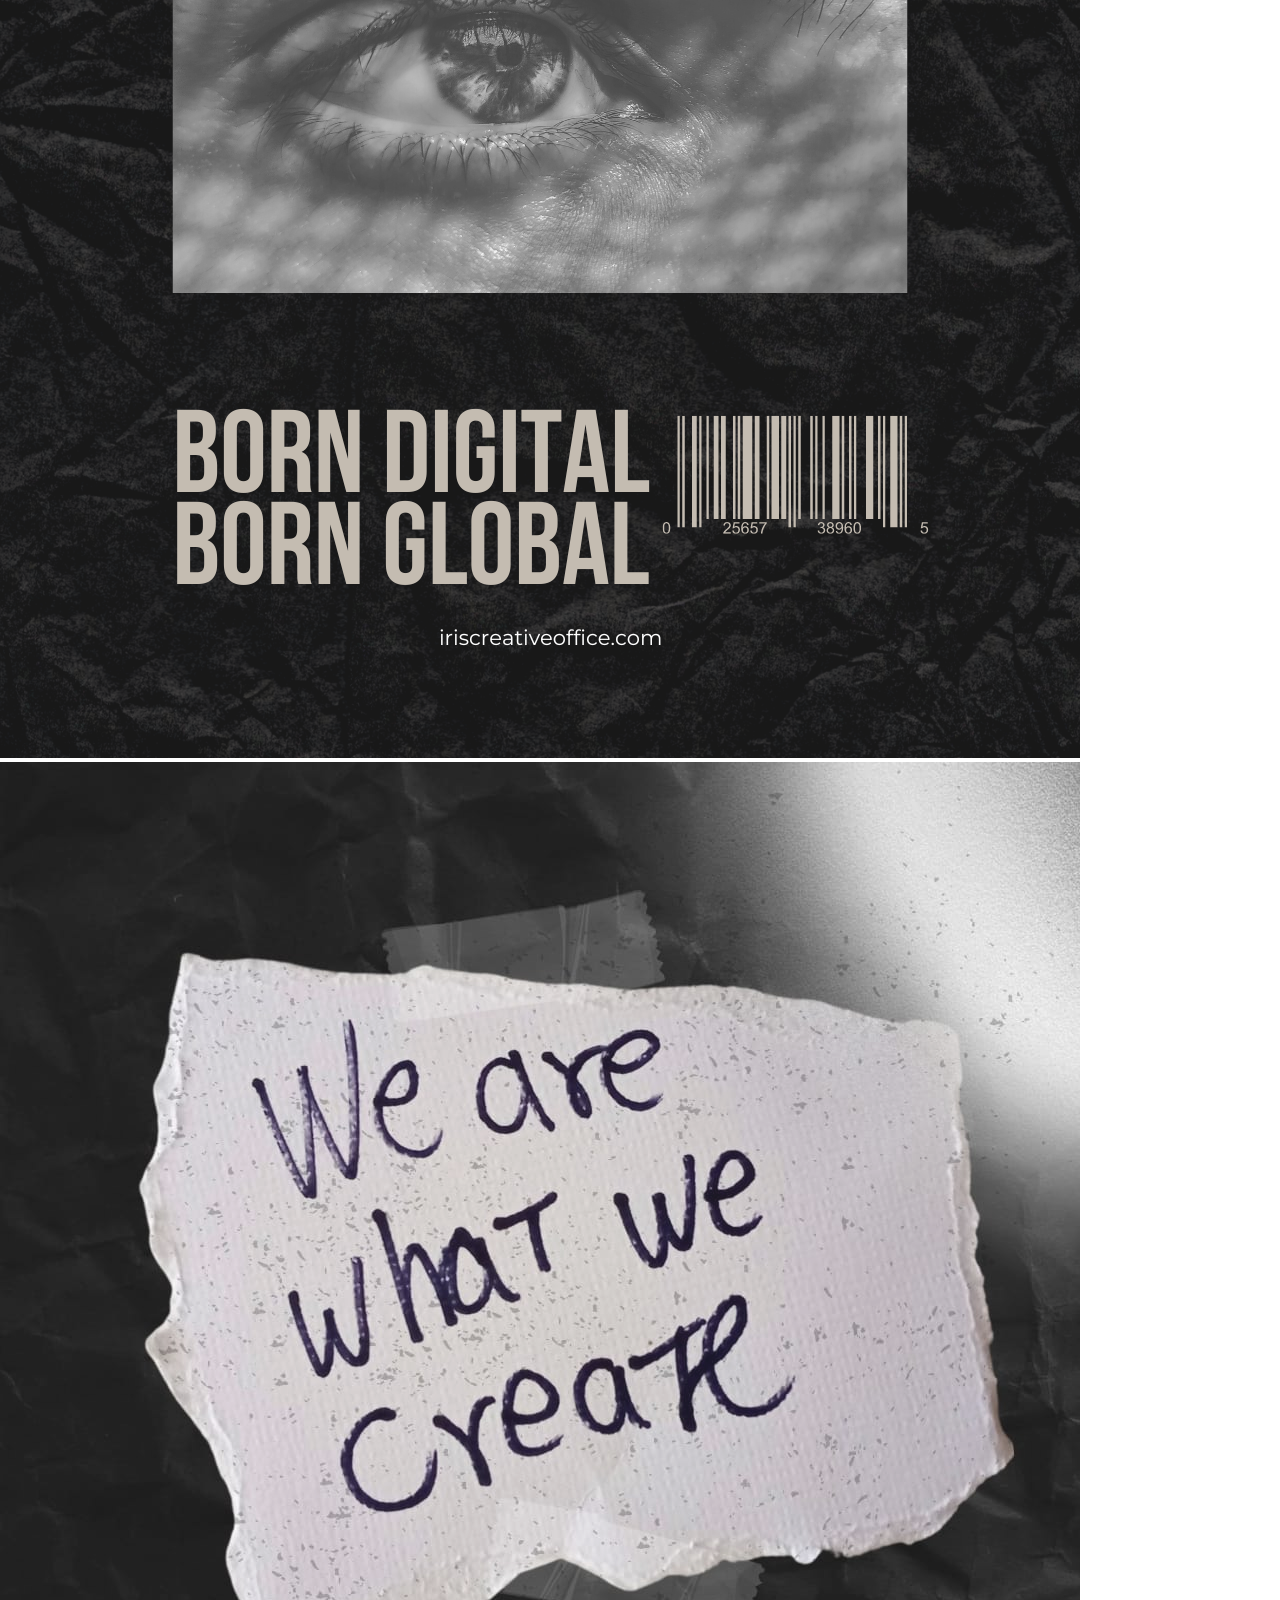
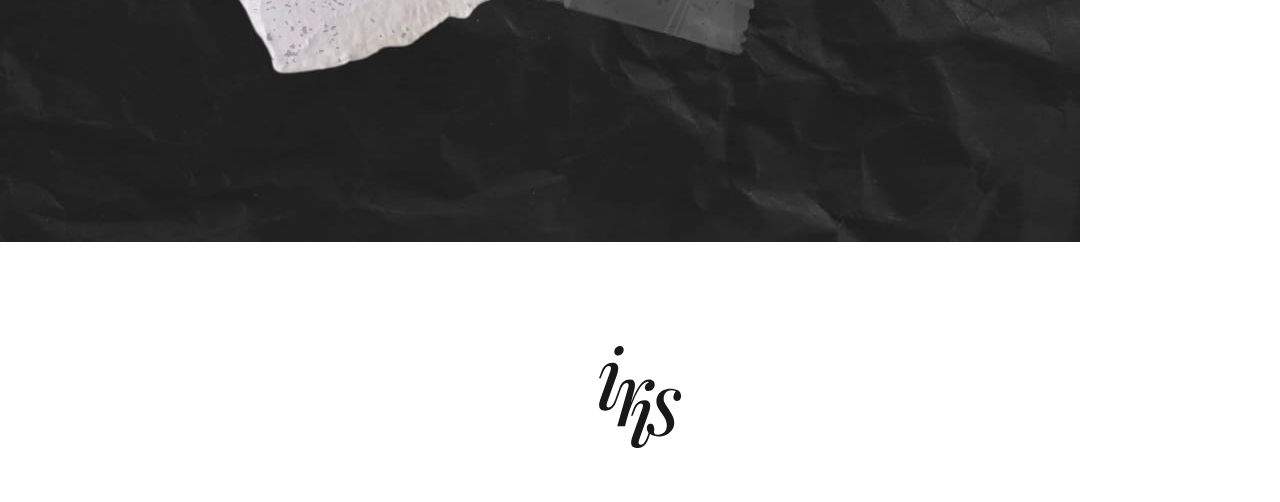
==== commit fc861767: "responsive commit" ====
--- a/index.html
+++ b/index.html
@@ -113,6 +113,7 @@
                     <path d="M0.52 0.52C1.36 0.559999 2.46 0.599999 3.82 0.639998C5.18 0.679998 6.52 0.699997 7.84 0.699997C9.72 0.699997 11.52 0.679998 13.24 0.639998C14.96 0.599999 16.18 0.579999 16.9 0.579999C21.1 0.579999 24.26 1.46 26.38 3.22C28.5 4.98 29.56 7.24 29.56 10C29.56 11.4 29.26 12.78 28.66 14.14C28.1 15.46 27.14 16.68 25.78 17.8C24.46 18.88 22.68 19.76 20.44 20.44V20.56C23.6 20.96 26.06 21.72 27.82 22.84C29.62 23.92 30.88 25.2 31.6 26.68C32.32 28.16 32.68 29.72 32.68 31.36C32.68 33.64 32.1 35.66 30.94 37.42C29.82 39.14 28.18 40.5 26.02 41.5C23.86 42.5 21.28 43 18.28 43C17.4 43 16.08 42.98 14.32 42.94C12.56 42.86 10.44 42.82 7.96 42.82C6.56 42.82 5.18 42.84 3.82 42.88C2.46 42.88 1.36 42.92 0.52 43V41.8C1.88 41.72 2.9 41.56 3.58 41.32C4.3 41.08 4.78 40.6 5.02 39.88C5.26 39.16 5.38 38.08 5.38 36.64V6.88C5.38 5.4 5.26 4.32 5.02 3.64C4.78 2.92 4.3 2.44 3.58 2.2C2.9 1.92 1.88 1.76 0.52 1.72V0.52ZM15.4 1.72C13.56 1.72 12.36 2.06 11.8 2.74C11.24 3.42 10.96 4.8 10.96 6.88V36.64C10.96 38.04 11.08 39.1 11.32 39.82C11.56 40.54 12 41.02 12.64 41.26C13.28 41.5 14.22 41.62 15.46 41.62C19.38 41.62 22.22 40.72 23.98 38.92C25.78 37.08 26.68 34.48 26.68 31.12C26.68 28.04 25.84 25.66 24.16 23.98C22.52 22.3 19.8 21.46 16 21.46H9.82C9.82 21.46 9.82 21.3 9.82 20.98C9.82 20.62 9.82 20.44 9.82 20.44H14.98C17.34 20.44 19.16 20 20.44 19.12C21.72 18.2 22.6 17 23.08 15.52C23.56 14 23.8 12.38 23.8 10.66C23.8 7.7 23.14 5.48 21.82 4C20.54 2.48 18.4 1.72 15.4 1.72Z" fill="black"/>
                 </svg>
                 <div class="texto-1">
+                    <h6>Brand identity:</h6>
                     <p class="paragraph-4">We create mindful, magnetic and strategical branding  so your vision can match the way your brand is seen.</p>
                     <p class="paragraph-5">
                         We start by understanding your business and its purpose, then we work with you to discover the best way to tell that story.
@@ -129,8 +130,8 @@
                 <path d="M63.994 18.126C62.926 18.126 61.99 17.916 61.186 17.496C60.394 17.064 59.776 16.476 59.332 15.732C58.9 14.988 58.684 14.142 58.684 13.194C58.684 12.234 58.894 11.388 59.314 10.656C59.746 9.912 60.334 9.33 61.078 8.91C61.834 8.49 62.692 8.28 63.652 8.28C64.588 8.28 65.422 8.484 66.154 8.892C66.886 9.3 67.462 9.876 67.882 10.62C68.302 11.364 68.512 12.24 68.512 13.248C68.512 13.344 68.506 13.452 68.494 13.572C68.494 13.692 68.488 13.806 68.476 13.914H60.466V12.42H67.288L66.406 12.888C66.418 12.336 66.304 11.85 66.064 11.43C65.824 11.01 65.494 10.68 65.074 10.44C64.666 10.2 64.192 10.08 63.652 10.08C63.1 10.08 62.614 10.2 62.194 10.44C61.786 10.68 61.462 11.016 61.222 11.448C60.994 11.868 60.88 12.366 60.88 12.942V13.302C60.88 13.878 61.012 14.388 61.276 14.832C61.54 15.276 61.912 15.618 62.392 15.858C62.872 16.098 63.424 16.218 64.048 16.218C64.588 16.218 65.074 16.134 65.506 15.966C65.938 15.798 66.322 15.534 66.658 15.174L67.864 16.56C67.432 17.064 66.886 17.454 66.226 17.73C65.578 17.994 64.834 18.126 63.994 18.126ZM76.0013 18.126C75.1853 18.126 74.4593 17.946 73.8233 17.586C73.1873 17.226 72.6833 16.686 72.3113 15.966C71.9513 15.234 71.7713 14.31 71.7713 13.194C71.7713 12.066 71.9573 11.142 72.3293 10.422C72.7133 9.702 73.2233 9.168 73.8593 8.82C74.5073 8.46 75.2213 8.28 76.0013 8.28C76.9493 8.28 77.7833 8.484 78.5033 8.892C79.2353 9.3 79.8113 9.87 80.2313 10.602C80.6633 11.334 80.8793 12.198 80.8793 13.194C80.8793 14.19 80.6633 15.054 80.2313 15.786C79.8113 16.518 79.2353 17.094 78.5033 17.514C77.7833 17.922 76.9493 18.126 76.0013 18.126ZM70.6733 18V4.644H72.9233V10.62L72.7433 13.176L72.8153 15.732V18H70.6733ZM75.7493 16.2C76.2893 16.2 76.7693 16.08 77.1893 15.84C77.6213 15.6 77.9633 15.252 78.2153 14.796C78.4673 14.34 78.5933 13.806 78.5933 13.194C78.5933 12.57 78.4673 12.036 78.2153 11.592C77.9633 11.136 77.6213 10.788 77.1893 10.548C76.7693 10.308 76.2893 10.188 75.7493 10.188C75.2093 10.188 74.7233 10.308 74.2913 10.548C73.8593 10.788 73.5173 11.136 73.2653 11.592C73.0133 12.036 72.8873 12.57 72.8873 13.194C72.8873 13.806 73.0133 14.34 73.2653 14.796C73.5173 15.252 73.8593 15.6 74.2913 15.84C74.7233 16.08 75.2093 16.2 75.7493 16.2ZM85.9831 18.126C85.1791 18.126 84.4051 18.024 83.6611 17.82C82.9291 17.604 82.3471 17.346 81.9151 17.046L82.7791 15.336C83.2111 15.612 83.7271 15.84 84.3271 16.02C84.9271 16.2 85.5271 16.29 86.1271 16.29C86.8351 16.29 87.3451 16.194 87.6571 16.002C87.9811 15.81 88.1431 15.552 88.1431 15.228C88.1431 14.964 88.0351 14.766 87.8191 14.634C87.6031 14.49 87.3211 14.382 86.9731 14.31C86.6251 14.238 86.2351 14.172 85.8031 14.112C85.3831 14.052 84.9571 13.974 84.5251 13.878C84.1051 13.77 83.7211 13.62 83.3731 13.428C83.0251 13.224 82.7431 12.954 82.5271 12.618C82.3111 12.282 82.2031 11.838 82.2031 11.286C82.2031 10.674 82.3771 10.146 82.7251 9.702C83.0731 9.246 83.5591 8.898 84.1831 8.658C84.8191 8.406 85.5691 8.28 86.4331 8.28C87.0811 8.28 87.7351 8.352 88.3951 8.496C89.0551 8.64 89.6011 8.844 90.0331 9.108L89.1691 10.818C88.7131 10.542 88.2511 10.356 87.7831 10.26C87.3271 10.152 86.8711 10.098 86.4151 10.098C85.7311 10.098 85.2211 10.2 84.8851 10.404C84.5611 10.608 84.3991 10.866 84.3991 11.178C84.3991 11.466 84.5071 11.682 84.7231 11.826C84.9391 11.97 85.2211 12.084 85.5691 12.168C85.9171 12.252 86.3011 12.324 86.7211 12.384C87.1531 12.432 87.5791 12.51 87.9991 12.618C88.4191 12.726 88.8031 12.876 89.1511 13.068C89.5111 13.248 89.7991 13.506 90.0151 13.842C90.2311 14.178 90.3391 14.616 90.3391 15.156C90.3391 15.756 90.1591 16.278 89.7991 16.722C89.4511 17.166 88.9531 17.514 88.3051 17.766C87.6571 18.006 86.8831 18.126 85.9831 18.126ZM92.2768 18V8.388H94.5268V18H92.2768ZM93.4108 6.804C92.9908 6.804 92.6428 6.672 92.3668 6.408C92.1028 6.144 91.9708 5.826 91.9708 5.454C91.9708 5.07 92.1028 4.752 92.3668 4.5C92.6428 4.236 92.9908 4.104 93.4108 4.104C93.8308 4.104 94.1728 4.23 94.4368 4.482C94.7128 4.722 94.8508 5.028 94.8508 5.4C94.8508 5.796 94.7188 6.132 94.4548 6.408C94.1908 6.672 93.8428 6.804 93.4108 6.804ZM101.098 18.126C100.042 18.126 99.2259 17.856 98.6499 17.316C98.0739 16.764 97.7859 15.954 97.7859 14.886V6.264H100.036V14.832C100.036 15.288 100.15 15.642 100.378 15.894C100.618 16.146 100.948 16.272 101.368 16.272C101.872 16.272 102.292 16.14 102.628 15.876L103.258 17.478C102.994 17.694 102.67 17.856 102.286 17.964C101.902 18.072 101.506 18.126 101.098 18.126ZM96.2019 10.26V8.46H102.61V10.26H96.2019ZM109.31 18.126C108.242 18.126 107.306 17.916 106.502 17.496C105.71 17.064 105.092 16.476 104.648 15.732C104.216 14.988 104 14.142 104 13.194C104 12.234 104.21 11.388 104.63 10.656C105.062 9.912 105.65 9.33 106.394 8.91C107.15 8.49 108.008 8.28 108.968 8.28C109.904 8.28 110.738 8.484 111.47 8.892C112.202 9.3 112.778 9.876 113.198 10.62C113.618 11.364 113.828 12.24 113.828 13.248C113.828 13.344 113.822 13.452 113.81 13.572C113.81 13.692 113.804 13.806 113.792 13.914H105.782V12.42H112.604L111.722 12.888C111.734 12.336 111.62 11.85 111.38 11.43C111.14 11.01 110.81 10.68 110.39 10.44C109.982 10.2 109.508 10.08 108.968 10.08C108.416 10.08 107.93 10.2 107.51 10.44C107.102 10.68 106.778 11.016 106.538 11.448C106.31 11.868 106.196 12.366 106.196 12.942V13.302C106.196 13.878 106.328 14.388 106.592 14.832C106.856 15.276 107.228 15.618 107.708 15.858C108.188 16.098 108.74 16.218 109.364 16.218C109.904 16.218 110.39 16.134 110.822 15.966C111.254 15.798 111.638 15.534 111.974 15.174L113.18 16.56C112.748 17.064 112.202 17.454 111.542 17.73C110.894 17.994 110.15 18.126 109.31 18.126ZM126.292 18.126C125.476 18.126 124.75 17.946 124.114 17.586C123.478 17.226 122.974 16.686 122.602 15.966C122.242 15.234 122.062 14.31 122.062 13.194C122.062 12.066 122.248 11.142 122.62 10.422C123.004 9.702 123.514 9.168 124.15 8.82C124.798 8.46 125.512 8.28 126.292 8.28C127.24 8.28 128.074 8.484 128.794 8.892C129.526 9.3 130.102 9.87 130.522 10.602C130.954 11.334 131.17 12.198 131.17 13.194C131.17 14.19 130.954 15.054 130.522 15.786C130.102 16.518 129.526 17.094 128.794 17.514C128.074 17.922 127.24 18.126 126.292 18.126ZM120.964 18V4.644H123.214V10.62L123.034 13.176L123.106 15.732V18H120.964ZM126.04 16.2C126.58 16.2 127.06 16.08 127.48 15.84C127.912 15.6 128.254 15.252 128.506 14.796C128.758 14.34 128.884 13.806 128.884 13.194C128.884 12.57 128.758 12.036 128.506 11.592C128.254 11.136 127.912 10.788 127.48 10.548C127.06 10.308 126.58 10.188 126.04 10.188C125.5 10.188 125.014 10.308 124.582 10.548C124.15 10.788 123.808 11.136 123.556 11.592C123.304 12.036 123.178 12.57 123.178 13.194C123.178 13.806 123.304 14.34 123.556 14.796C123.808 15.252 124.15 15.6 124.582 15.84C125.014 16.08 125.5 16.2 126.04 16.2ZM137.372 18.126C136.556 18.126 135.836 17.976 135.212 17.676C134.588 17.364 134.102 16.896 133.754 16.272C133.406 15.636 133.232 14.838 133.232 13.878V8.388H135.482V13.572C135.482 14.436 135.674 15.084 136.058 15.516C136.454 15.936 137.012 16.146 137.732 16.146C138.26 16.146 138.716 16.038 139.1 15.822C139.496 15.606 139.802 15.282 140.018 14.85C140.246 14.418 140.36 13.884 140.36 13.248V8.388H142.61V18H140.468V15.408L140.846 16.2C140.522 16.824 140.048 17.304 139.424 17.64C138.8 17.964 138.116 18.126 137.372 18.126ZM145.556 18V8.388H147.806V18H145.556ZM146.69 6.804C146.27 6.804 145.922 6.672 145.646 6.408C145.382 6.144 145.25 5.826 145.25 5.454C145.25 5.07 145.382 4.752 145.646 4.5C145.922 4.236 146.27 4.104 146.69 4.104C147.11 4.104 147.452 4.23 147.716 4.482C147.992 4.722 148.13 5.028 148.13 5.4C148.13 5.796 147.998 6.132 147.734 6.408C147.47 6.672 147.122 6.804 146.69 6.804ZM150.759 18V4.644H153.009V18H150.759ZM160.03 18.126C159.106 18.126 158.272 17.922 157.528 17.514C156.796 17.094 156.22 16.518 155.8 15.786C155.38 15.054 155.17 14.19 155.17 13.194C155.17 12.198 155.38 11.334 155.8 10.602C156.22 9.87 156.796 9.3 157.528 8.892C158.272 8.484 159.106 8.28 160.03 8.28C160.834 8.28 161.554 8.46 162.19 8.82C162.826 9.168 163.33 9.702 163.702 10.422C164.074 11.142 164.26 12.066 164.26 13.194C164.26 14.31 164.08 15.234 163.72 15.966C163.36 16.686 162.862 17.226 162.226 17.586C161.59 17.946 160.858 18.126 160.03 18.126ZM160.3 16.2C160.84 16.2 161.32 16.08 161.74 15.84C162.172 15.6 162.514 15.252 162.766 14.796C163.03 14.34 163.162 13.806 163.162 13.194C163.162 12.57 163.03 12.036 162.766 11.592C162.514 11.136 162.172 10.788 161.74 10.548C161.32 10.308 160.84 10.188 160.3 10.188C159.76 10.188 159.274 10.308 158.842 10.548C158.422 10.788 158.08 11.136 157.816 11.592C157.564 12.036 157.438 12.57 157.438 13.194C157.438 13.806 157.564 14.34 157.816 14.796C158.08 15.252 158.422 15.6 158.842 15.84C159.274 16.08 159.76 16.2 160.3 16.2ZM163.216 18V15.732L163.306 13.176L163.126 10.62V4.644H165.358V18H163.216ZM168.32 18V8.388H170.57V18H168.32ZM169.454 6.804C169.034 6.804 168.686 6.672 168.41 6.408C168.146 6.144 168.014 5.826 168.014 5.454C168.014 5.07 168.146 4.752 168.41 4.5C168.686 4.236 169.034 4.104 169.454 4.104C169.874 4.104 170.216 4.23 170.48 4.482C170.756 4.722 170.894 5.028 170.894 5.4C170.894 5.796 170.762 6.132 170.498 6.408C170.234 6.672 169.886 6.804 169.454 6.804ZM178.977 8.28C179.745 8.28 180.429 8.43 181.029 8.73C181.641 9.03 182.121 9.492 182.469 10.116C182.817 10.728 182.991 11.52 182.991 12.492V18H180.741V12.78C180.741 11.928 180.537 11.292 180.129 10.872C179.733 10.452 179.175 10.242 178.455 10.242C177.927 10.242 177.459 10.35 177.051 10.566C176.643 10.782 176.325 11.106 176.097 11.538C175.881 11.958 175.773 12.492 175.773 13.14V18H173.523V8.388H175.665V10.98L175.287 10.188C175.623 9.576 176.109 9.108 176.745 8.784C177.393 8.448 178.137 8.28 178.977 8.28ZM190.219 21.618C189.331 21.618 188.461 21.498 187.609 21.258C186.769 21.03 186.079 20.694 185.539 20.25L186.547 18.558C186.967 18.906 187.495 19.182 188.131 19.386C188.779 19.602 189.433 19.71 190.093 19.71C191.149 19.71 191.923 19.464 192.415 18.972C192.907 18.492 193.153 17.766 193.153 16.794V15.084L193.333 12.906L193.261 10.728V8.388H195.403V16.542C195.403 18.282 194.959 19.56 194.071 20.376C193.183 21.204 191.899 21.618 190.219 21.618ZM189.931 17.568C189.019 17.568 188.191 17.376 187.447 16.992C186.715 16.596 186.133 16.05 185.701 15.354C185.281 14.658 185.071 13.842 185.071 12.906C185.071 11.982 185.281 11.172 185.701 10.476C186.133 9.78 186.715 9.24 187.447 8.856C188.191 8.472 189.019 8.28 189.931 8.28C190.747 8.28 191.479 8.442 192.127 8.766C192.775 9.09 193.291 9.594 193.675 10.278C194.071 10.962 194.269 11.838 194.269 12.906C194.269 13.974 194.071 14.856 193.675 15.552C193.291 16.236 192.775 16.746 192.127 17.082C191.479 17.406 190.747 17.568 189.931 17.568ZM190.273 15.66C190.837 15.66 191.341 15.546 191.785 15.318C192.229 15.078 192.571 14.754 192.811 14.346C193.063 13.926 193.189 13.446 193.189 12.906C193.189 12.366 193.063 11.892 192.811 11.484C192.571 11.064 192.229 10.746 191.785 10.53C191.341 10.302 190.837 10.188 190.273 10.188C189.709 10.188 189.199 10.302 188.743 10.53C188.299 10.746 187.951 11.064 187.699 11.484C187.459 11.892 187.339 12.366 187.339 12.906C187.339 13.446 187.459 13.926 187.699 14.346C187.951 14.754 188.299 15.078 188.743 15.318C189.199 15.546 189.709 15.66 190.273 15.66ZM199.081 11.268C198.673 11.268 198.325 11.13 198.037 10.854C197.749 10.566 197.605 10.206 197.605 9.774C197.605 9.318 197.749 8.958 198.037 8.694C198.325 8.418 198.673 8.28 199.081 8.28C199.489 8.28 199.837 8.418 200.125 8.694C200.413 8.958 200.557 9.318 200.557 9.774C200.557 10.206 200.413 10.566 200.125 10.854C199.837 11.13 199.489 11.268 199.081 11.268ZM199.081 18.126C198.673 18.126 198.325 17.988 198.037 17.712C197.749 17.424 197.605 17.064 197.605 16.632C197.605 16.176 197.749 15.816 198.037 15.552C198.325 15.276 198.673 15.138 199.081 15.138C199.489 15.138 199.837 15.276 200.125 15.552C200.413 15.816 200.557 16.176 200.557 16.632C200.557 17.064 200.413 17.424 200.125 17.712C199.837 17.988 199.489 18.126 199.081 18.126Z" fill="black"/>
                 <path d="M55.42 0.52V1.72C54.66 1.88 53.82 2.34 52.9 3.1C51.98 3.82 51.24 5.1 50.68 6.94L39.34 43.3C39.26 43.3 39.18 43.3 39.1 43.3C39.02 43.3 38.94 43.3 38.86 43.3C38.78 43.3 38.7 43.3 38.62 43.3C38.54 43.3 38.46 43.3 38.38 43.3L25.66 5.56C25.14 4 24.56 2.98 23.92 2.5C23.28 2.02 22.68 1.76 22.12 1.72V0.52C22.84 0.559999 23.74 0.599999 24.82 0.639998C25.9 0.679998 26.94 0.699997 27.94 0.699997C29.5 0.699997 30.96 0.679998 32.32 0.639998C33.68 0.599999 34.78 0.559999 35.62 0.52V1.72C34.42 1.76 33.46 1.88 32.74 2.08C32.06 2.28 31.66 2.72 31.54 3.4C31.46 4.08 31.66 5.2 32.14 6.76L41.08 34.42L40.24 35.14L48.16 10.24C48.88 8.04 49.2 6.34 49.12 5.14C49.08 3.9 48.64 3.04 47.8 2.56C46.96 2.04 45.7 1.76 44.02 1.72V0.52C45.18 0.559999 46.36 0.599999 47.56 0.639998C48.76 0.679998 49.88 0.699997 50.92 0.699997C51.96 0.699997 52.82 0.679998 53.5 0.639998C54.18 0.599999 54.82 0.559999 55.42 0.52ZM13.48 0.52V1.72C12.44 1.8 11.68 2 11.2 2.32C10.76 2.64 10.54 3.16 10.54 3.88C10.58 4.56 10.8 5.52 11.2 6.76L20.5 35.14L19 36.64L27.4 9.82L28.3 11.26L18.4 43.3C18.32 43.3 18.24 43.3 18.16 43.3C18.08 43.3 18 43.3 17.92 43.3C17.84 43.3 17.76 43.3 17.68 43.3C17.6 43.3 17.52 43.3 17.44 43.3L4.72 5.56C4.2 4 3.54 2.98 2.74 2.5C1.94 2.02 1.22 1.76 0.58 1.72V0.52C1.38 0.559999 2.36 0.599999 3.52 0.639998C4.72 0.679998 5.88 0.699997 7 0.699997C8.32 0.699997 9.54 0.679998 10.66 0.639998C11.82 0.599999 12.76 0.559999 13.48 0.52Z" fill="black"/>
             </svg>    
-            
-                <p class="paragraph-6">Our website design and development services are designed to give you a great positioning online and allow you to stand out from the crowd.</p>
+            <h6>Website building:</h6>
+                    <p class="paragraph-6">Our website design and development services are designed to give you a great positioning online and allow you to stand out from the crowd.</p>
                     <p class="paragraph-7">will work with you to create an online presence that is both beautiful and functional. We want your site to be a place where people will want to visit, again and again.</p>
             </div>
         </div>
@@ -142,6 +143,7 @@
                     <path d="M49.398 18V16.056L49.272 15.642V12.24C49.272 11.58 49.074 11.07 48.678 10.71C48.282 10.338 47.682 10.152 46.878 10.152C46.338 10.152 45.804 10.236 45.276 10.404C44.76 10.572 44.322 10.806 43.962 11.106L43.08 9.468C43.596 9.072 44.208 8.778 44.916 8.586C45.636 8.382 46.38 8.28 47.148 8.28C48.54 8.28 49.614 8.616 50.37 9.288C51.138 9.948 51.522 10.974 51.522 12.366V18H49.398ZM46.374 18.126C45.654 18.126 45.024 18.006 44.484 17.766C43.944 17.514 43.524 17.172 43.224 16.74C42.936 16.296 42.792 15.798 42.792 15.246C42.792 14.706 42.918 14.22 43.17 13.788C43.434 13.356 43.86 13.014 44.448 12.762C45.036 12.51 45.816 12.384 46.788 12.384H49.578V13.878H46.95C46.182 13.878 45.666 14.004 45.402 14.256C45.138 14.496 45.006 14.796 45.006 15.156C45.006 15.564 45.168 15.888 45.492 16.128C45.816 16.368 46.266 16.488 46.842 16.488C47.394 16.488 47.886 16.362 48.318 16.11C48.762 15.858 49.08 15.486 49.272 14.994L49.65 16.344C49.434 16.908 49.044 17.346 48.48 17.658C47.928 17.97 47.226 18.126 46.374 18.126ZM66.5416 8.28C67.3096 8.28 67.9876 8.43 68.5756 8.73C69.1756 9.03 69.6436 9.492 69.9796 10.116C70.3156 10.728 70.4836 11.52 70.4836 12.492V18H68.2336V12.78C68.2336 11.928 68.0476 11.292 67.6756 10.872C67.3036 10.452 66.7696 10.242 66.0736 10.242C65.5816 10.242 65.1436 10.35 64.7596 10.566C64.3876 10.782 64.0936 11.1 63.8776 11.52C63.6736 11.94 63.5716 12.474 63.5716 13.122V18H61.3216V12.78C61.3216 11.928 61.1356 11.292 60.7636 10.872C60.3916 10.452 59.8576 10.242 59.1616 10.242C58.6696 10.242 58.2316 10.35 57.8476 10.566C57.4756 10.782 57.1816 11.1 56.9656 11.52C56.7616 11.94 56.6596 12.474 56.6596 13.122V18H54.4096V8.388H56.5516V10.944L56.1736 10.188C56.4976 9.564 56.9656 9.09 57.5776 8.766C58.2016 8.442 58.9096 8.28 59.7016 8.28C60.6016 8.28 61.3816 8.502 62.0416 8.946C62.7136 9.39 63.1576 10.062 63.3736 10.962L62.4916 10.656C62.8036 9.936 63.3196 9.36 64.0396 8.928C64.7596 8.496 65.5936 8.28 66.5416 8.28ZM73.3588 18V8.388H75.6088V18H73.3588ZM74.4928 6.804C74.0728 6.804 73.7248 6.672 73.4488 6.408C73.1848 6.144 73.0528 5.826 73.0528 5.454C73.0528 5.07 73.1848 4.752 73.4488 4.5C73.7248 4.236 74.0728 4.104 74.4928 4.104C74.9128 4.104 75.2548 4.23 75.5188 4.482C75.7948 4.722 75.9328 5.028 75.9328 5.4C75.9328 5.796 75.8008 6.132 75.5368 6.408C75.2728 6.672 74.9248 6.804 74.4928 6.804ZM84.0159 8.28C84.7839 8.28 85.4679 8.43 86.0679 8.73C86.6799 9.03 87.1599 9.492 87.5079 10.116C87.8559 10.728 88.0299 11.52 88.0299 12.492V18H85.7799V12.78C85.7799 11.928 85.5759 11.292 85.1679 10.872C84.7719 10.452 84.2139 10.242 83.4939 10.242C82.9659 10.242 82.4979 10.35 82.0899 10.566C81.6819 10.782 81.3639 11.106 81.1359 11.538C80.9199 11.958 80.8119 12.492 80.8119 13.14V18H78.5619V8.388H80.7039V10.98L80.3259 10.188C80.6619 9.576 81.1479 9.108 81.7839 8.784C82.4319 8.448 83.1759 8.28 84.0159 8.28ZM95.2578 21.618C94.3698 21.618 93.4998 21.498 92.6478 21.258C91.8078 21.03 91.1178 20.694 90.5778 20.25L91.5858 18.558C92.0058 18.906 92.5338 19.182 93.1698 19.386C93.8178 19.602 94.4718 19.71 95.1318 19.71C96.1878 19.71 96.9618 19.464 97.4538 18.972C97.9458 18.492 98.1918 17.766 98.1918 16.794V15.084L98.3718 12.906L98.2998 10.728V8.388H100.442V16.542C100.442 18.282 99.9978 19.56 99.1098 20.376C98.2218 21.204 96.9378 21.618 95.2578 21.618ZM94.9698 17.568C94.0578 17.568 93.2298 17.376 92.4858 16.992C91.7538 16.596 91.1718 16.05 90.7398 15.354C90.3198 14.658 90.1098 13.842 90.1098 12.906C90.1098 11.982 90.3198 11.172 90.7398 10.476C91.1718 9.78 91.7538 9.24 92.4858 8.856C93.2298 8.472 94.0578 8.28 94.9698 8.28C95.7858 8.28 96.5178 8.442 97.1658 8.766C97.8138 9.09 98.3298 9.594 98.7138 10.278C99.1098 10.962 99.3078 11.838 99.3078 12.906C99.3078 13.974 99.1098 14.856 98.7138 15.552C98.3298 16.236 97.8138 16.746 97.1658 17.082C96.5178 17.406 95.7858 17.568 94.9698 17.568ZM95.3118 15.66C95.8758 15.66 96.3798 15.546 96.8238 15.318C97.2678 15.078 97.6098 14.754 97.8498 14.346C98.1018 13.926 98.2278 13.446 98.2278 12.906C98.2278 12.366 98.1018 11.892 97.8498 11.484C97.6098 11.064 97.2678 10.746 96.8238 10.53C96.3798 10.302 95.8758 10.188 95.3118 10.188C94.7478 10.188 94.2378 10.302 93.7818 10.53C93.3378 10.746 92.9898 11.064 92.7378 11.484C92.4978 11.892 92.3778 12.366 92.3778 12.906C92.3778 13.446 92.4978 13.926 92.7378 14.346C92.9898 14.754 93.3378 15.078 93.7818 15.318C94.2378 15.546 94.7478 15.66 95.3118 15.66ZM113.702 18.126C112.922 18.126 112.208 17.946 111.56 17.586C110.924 17.226 110.414 16.686 110.03 15.966C109.658 15.234 109.472 14.31 109.472 13.194C109.472 12.066 109.652 11.142 110.012 10.422C110.384 9.702 110.888 9.168 111.524 8.82C112.16 8.46 112.886 8.28 113.702 8.28C114.65 8.28 115.484 8.484 116.204 8.892C116.936 9.3 117.512 9.87 117.932 10.602C118.364 11.334 118.58 12.198 118.58 13.194C118.58 14.19 118.364 15.06 117.932 15.804C117.512 16.536 116.936 17.106 116.204 17.514C115.484 17.922 114.65 18.126 113.702 18.126ZM108.374 21.492V8.388H110.516V10.656L110.444 13.212L110.624 15.768V21.492H108.374ZM113.45 16.2C113.99 16.2 114.47 16.08 114.89 15.84C115.322 15.6 115.664 15.252 115.916 14.796C116.168 14.34 116.294 13.806 116.294 13.194C116.294 12.57 116.168 12.036 115.916 11.592C115.664 11.136 115.322 10.788 114.89 10.548C114.47 10.308 113.99 10.188 113.45 10.188C112.91 10.188 112.424 10.308 111.992 10.548C111.56 10.788 111.218 11.136 110.966 11.592C110.714 12.036 110.588 12.57 110.588 13.194C110.588 13.806 110.714 14.34 110.966 14.796C111.218 15.252 111.56 15.6 111.992 15.84C112.424 16.08 112.91 16.2 113.45 16.2ZM120.714 18V8.388H122.856V11.034L122.604 10.26C122.892 9.612 123.342 9.12 123.954 8.784C124.578 8.448 125.352 8.28 126.276 8.28V10.422C126.18 10.398 126.09 10.386 126.006 10.386C125.922 10.374 125.838 10.368 125.754 10.368C124.902 10.368 124.224 10.62 123.72 11.124C123.216 11.616 122.964 12.354 122.964 13.338V18H120.714ZM132.417 18.126C131.433 18.126 130.557 17.916 129.789 17.496C129.021 17.064 128.415 16.476 127.971 15.732C127.527 14.988 127.305 14.142 127.305 13.194C127.305 12.234 127.527 11.388 127.971 10.656C128.415 9.912 129.021 9.33 129.789 8.91C130.557 8.49 131.433 8.28 132.417 8.28C133.413 8.28 134.295 8.49 135.063 8.91C135.843 9.33 136.449 9.906 136.881 10.638C137.325 11.37 137.547 12.222 137.547 13.194C137.547 14.142 137.325 14.988 136.881 15.732C136.449 16.476 135.843 17.064 135.063 17.496C134.295 17.916 133.413 18.126 132.417 18.126ZM132.417 16.2C132.969 16.2 133.461 16.08 133.893 15.84C134.325 15.6 134.661 15.252 134.901 14.796C135.153 14.34 135.279 13.806 135.279 13.194C135.279 12.57 135.153 12.036 134.901 11.592C134.661 11.136 134.325 10.788 133.893 10.548C133.461 10.308 132.975 10.188 132.435 10.188C131.883 10.188 131.391 10.308 130.959 10.548C130.539 10.788 130.203 11.136 129.951 11.592C129.699 12.036 129.573 12.57 129.573 13.194C129.573 13.806 129.699 14.34 129.951 14.796C130.203 15.252 130.539 15.6 130.959 15.84C131.391 16.08 131.877 16.2 132.417 16.2ZM138.709 21.618C138.289 21.618 137.893 21.57 137.521 21.474C137.137 21.39 136.813 21.252 136.549 21.06L137.197 19.386C137.545 19.638 137.983 19.764 138.511 19.764C138.919 19.764 139.237 19.632 139.465 19.368C139.693 19.116 139.807 18.738 139.807 18.234V8.388H142.057V18.18C142.057 19.236 141.763 20.07 141.175 20.682C140.599 21.306 139.777 21.618 138.709 21.618ZM140.923 6.804C140.503 6.804 140.155 6.672 139.879 6.408C139.615 6.144 139.483 5.826 139.483 5.454C139.483 5.07 139.615 4.752 139.879 4.5C140.155 4.236 140.503 4.104 140.923 4.104C141.343 4.104 141.685 4.23 141.949 4.482C142.225 4.722 142.363 5.028 142.363 5.4C142.363 5.796 142.231 6.132 141.967 6.408C141.703 6.672 141.355 6.804 140.923 6.804ZM149.525 18.126C148.457 18.126 147.521 17.916 146.717 17.496C145.925 17.064 145.307 16.476 144.863 15.732C144.431 14.988 144.215 14.142 144.215 13.194C144.215 12.234 144.425 11.388 144.845 10.656C145.277 9.912 145.865 9.33 146.609 8.91C147.365 8.49 148.223 8.28 149.183 8.28C150.119 8.28 150.953 8.484 151.685 8.892C152.417 9.3 152.993 9.876 153.413 10.62C153.833 11.364 154.043 12.24 154.043 13.248C154.043 13.344 154.037 13.452 154.025 13.572C154.025 13.692 154.019 13.806 154.007 13.914H145.997V12.42H152.819L151.937 12.888C151.949 12.336 151.835 11.85 151.595 11.43C151.355 11.01 151.025 10.68 150.605 10.44C150.197 10.2 149.723 10.08 149.183 10.08C148.631 10.08 148.145 10.2 147.725 10.44C147.317 10.68 146.993 11.016 146.753 11.448C146.525 11.868 146.411 12.366 146.411 12.942V13.302C146.411 13.878 146.543 14.388 146.807 14.832C147.071 15.276 147.443 15.618 147.923 15.858C148.403 16.098 148.955 16.218 149.579 16.218C150.119 16.218 150.605 16.134 151.037 15.966C151.469 15.798 151.853 15.534 152.189 15.174L153.395 16.56C152.963 17.064 152.417 17.454 151.757 17.73C151.109 17.994 150.365 18.126 149.525 18.126ZM160.615 18.126C159.607 18.126 158.707 17.916 157.915 17.496C157.135 17.064 156.523 16.476 156.079 15.732C155.635 14.988 155.413 14.142 155.413 13.194C155.413 12.234 155.635 11.388 156.079 10.656C156.523 9.912 157.135 9.33 157.915 8.91C158.707 8.49 159.607 8.28 160.615 8.28C161.551 8.28 162.373 8.472 163.081 8.856C163.801 9.228 164.347 9.78 164.719 10.512L162.991 11.52C162.703 11.064 162.349 10.728 161.929 10.512C161.521 10.296 161.077 10.188 160.597 10.188C160.045 10.188 159.547 10.308 159.103 10.548C158.659 10.788 158.311 11.136 158.059 11.592C157.807 12.036 157.681 12.57 157.681 13.194C157.681 13.818 157.807 14.358 158.059 14.814C158.311 15.258 158.659 15.6 159.103 15.84C159.547 16.08 160.045 16.2 160.597 16.2C161.077 16.2 161.521 16.092 161.929 15.876C162.349 15.66 162.703 15.324 162.991 14.868L164.719 15.876C164.347 16.596 163.801 17.154 163.081 17.55C162.373 17.934 161.551 18.126 160.615 18.126ZM170.405 18.126C169.349 18.126 168.533 17.856 167.957 17.316C167.381 16.764 167.093 15.954 167.093 14.886V6.264H169.343V14.832C169.343 15.288 169.457 15.642 169.685 15.894C169.925 16.146 170.255 16.272 170.675 16.272C171.179 16.272 171.599 16.14 171.935 15.876L172.565 17.478C172.301 17.694 171.977 17.856 171.593 17.964C171.209 18.072 170.813 18.126 170.405 18.126ZM165.509 10.26V8.46H171.917V10.26H165.509ZM177.385 18.126C176.581 18.126 175.807 18.024 175.063 17.82C174.331 17.604 173.749 17.346 173.317 17.046L174.181 15.336C174.613 15.612 175.129 15.84 175.729 16.02C176.329 16.2 176.929 16.29 177.529 16.29C178.237 16.29 178.747 16.194 179.059 16.002C179.383 15.81 179.545 15.552 179.545 15.228C179.545 14.964 179.437 14.766 179.221 14.634C179.005 14.49 178.723 14.382 178.375 14.31C178.027 14.238 177.637 14.172 177.205 14.112C176.785 14.052 176.359 13.974 175.927 13.878C175.507 13.77 175.123 13.62 174.775 13.428C174.427 13.224 174.145 12.954 173.929 12.618C173.713 12.282 173.605 11.838 173.605 11.286C173.605 10.674 173.779 10.146 174.127 9.702C174.475 9.246 174.961 8.898 175.585 8.658C176.221 8.406 176.971 8.28 177.835 8.28C178.483 8.28 179.137 8.352 179.797 8.496C180.457 8.64 181.003 8.844 181.435 9.108L180.571 10.818C180.115 10.542 179.653 10.356 179.185 10.26C178.729 10.152 178.273 10.098 177.817 10.098C177.133 10.098 176.623 10.2 176.287 10.404C175.963 10.608 175.801 10.866 175.801 11.178C175.801 11.466 175.909 11.682 176.125 11.826C176.341 11.97 176.623 12.084 176.971 12.168C177.319 12.252 177.703 12.324 178.123 12.384C178.555 12.432 178.981 12.51 179.401 12.618C179.821 12.726 180.205 12.876 180.553 13.068C180.913 13.248 181.201 13.506 181.417 13.842C181.633 14.178 181.741 14.616 181.741 15.156C181.741 15.756 181.561 16.278 181.201 16.722C180.853 17.166 180.355 17.514 179.707 17.766C179.059 18.006 178.285 18.126 177.385 18.126ZM184.399 11.268C183.991 11.268 183.643 11.13 183.355 10.854C183.067 10.566 182.923 10.206 182.923 9.774C182.923 9.318 183.067 8.958 183.355 8.694C183.643 8.418 183.991 8.28 184.399 8.28C184.807 8.28 185.155 8.418 185.443 8.694C185.731 8.958 185.875 9.318 185.875 9.774C185.875 10.206 185.731 10.566 185.443 10.854C185.155 11.13 184.807 11.268 184.399 11.268ZM184.399 18.126C183.991 18.126 183.643 17.988 183.355 17.712C183.067 17.424 182.923 17.064 182.923 16.632C182.923 16.176 183.067 15.816 183.355 15.552C183.643 15.276 183.991 15.138 184.399 15.138C184.807 15.138 185.155 15.276 185.443 15.552C185.731 15.816 185.875 16.176 185.875 16.632C185.875 17.064 185.731 17.424 185.443 17.712C185.155 17.988 184.807 18.126 184.399 18.126Z" fill="black"/>
                     <path d="M38.2 0.52V1.72C36.84 1.76 35.8 1.96 35.08 2.32C34.4 2.68 33.94 3.26 33.7 4.06C33.46 4.86 33.34 6 33.34 7.48V43.3C33.1 43.3 32.86 43.3 32.62 43.3C32.42 43.3 32.2 43.3 31.96 43.3L6.76 4.36V36.04C6.76 37.48 6.88 38.62 7.12 39.46C7.4 40.26 7.92 40.84 8.68 41.2C9.48 41.52 10.66 41.72 12.22 41.8V43C11.5 42.92 10.56 42.88 9.4 42.88C8.24 42.84 7.14 42.82 6.1 42.82C5.1 42.82 4.08 42.84 3.04 42.88C2.04 42.88 1.2 42.92 0.52 43V41.8C1.88 41.72 2.9 41.52 3.58 41.2C4.3 40.84 4.78 40.26 5.02 39.46C5.26 38.62 5.38 37.48 5.38 36.04V6.88C5.38 5.4 5.26 4.32 5.02 3.64C4.78 2.92 4.3 2.44 3.58 2.2C2.9 1.92 1.88 1.76 0.52 1.72V0.52C1.2 0.559999 2.04 0.599999 3.04 0.639998C4.08 0.679998 5.1 0.699997 6.1 0.699997C6.98 0.699997 7.82 0.679998 8.62 0.639998C9.42 0.599999 10.14 0.559999 10.78 0.52L31.96 33.16V7.48C31.96 6 31.82 4.86 31.54 4.06C31.3 3.26 30.78 2.68 29.98 2.32C29.22 1.96 28.06 1.76 26.5 1.72V0.52C27.22 0.559999 28.16 0.599999 29.32 0.639998C30.52 0.679998 31.62 0.699997 32.62 0.699997C33.66 0.699997 34.68 0.679998 35.68 0.639998C36.72 0.599999 37.56 0.559999 38.2 0.52Z" fill="black"/>
                 </svg>
+                <h6>Naming projects:</h6>
                 <p class="paragraph-8">The creation of strategic creative brand names.</p>
                 <p class="paragraph-9">The name of a business is one of its most valuable assets, and it should be treated as such. The creation of a brand name is more than just coming up with something that sounds cool; it's about creating an identity for your company that will set you apart from your competition and give you an edge in the marketplace.</p>
             </div>
@@ -154,6 +156,7 @@
                     <path d="M47.796 16.126C46.812 16.126 45.936 15.916 45.168 15.496C44.4 15.064 43.794 14.476 43.35 13.732C42.906 12.988 42.684 12.142 42.684 11.194C42.684 10.234 42.906 9.388 43.35 8.656C43.794 7.912 44.4 7.33 45.168 6.91C45.936 6.49 46.812 6.28 47.796 6.28C48.792 6.28 49.674 6.49 50.442 6.91C51.222 7.33 51.828 7.906 52.26 8.638C52.704 9.37 52.926 10.222 52.926 11.194C52.926 12.142 52.704 12.988 52.26 13.732C51.828 14.476 51.222 15.064 50.442 15.496C49.674 15.916 48.792 16.126 47.796 16.126ZM47.796 14.2C48.348 14.2 48.84 14.08 49.272 13.84C49.704 13.6 50.04 13.252 50.28 12.796C50.532 12.34 50.658 11.806 50.658 11.194C50.658 10.57 50.532 10.036 50.28 9.592C50.04 9.136 49.704 8.788 49.272 8.548C48.84 8.308 48.354 8.188 47.814 8.188C47.262 8.188 46.77 8.308 46.338 8.548C45.918 8.788 45.582 9.136 45.33 9.592C45.078 10.036 44.952 10.57 44.952 11.194C44.952 11.806 45.078 12.34 45.33 12.796C45.582 13.252 45.918 13.6 46.338 13.84C46.77 14.08 47.256 14.2 47.796 14.2ZM60.5316 6.28C61.2996 6.28 61.9836 6.43 62.5836 6.73C63.1956 7.03 63.6756 7.492 64.0236 8.116C64.3716 8.728 64.5456 9.52 64.5456 10.492V16H62.2956V10.78C62.2956 9.928 62.0916 9.292 61.6836 8.872C61.2876 8.452 60.7296 8.242 60.0096 8.242C59.4816 8.242 59.0136 8.35 58.6056 8.566C58.1976 8.782 57.8796 9.106 57.6516 9.538C57.4356 9.958 57.3276 10.492 57.3276 11.14V16H55.0776V6.388H57.2196V8.98L56.8416 8.188C57.1776 7.576 57.6636 7.108 58.2996 6.784C58.9476 6.448 59.6916 6.28 60.5316 6.28ZM71.0178 16.126C69.9618 16.126 69.1458 15.856 68.5698 15.316C67.9938 14.764 67.7058 13.954 67.7058 12.886V4.264H69.9558V12.832C69.9558 13.288 70.0698 13.642 70.2978 13.894C70.5378 14.146 70.8678 14.272 71.2878 14.272C71.7918 14.272 72.2118 14.14 72.5478 13.876L73.1778 15.478C72.9138 15.694 72.5898 15.856 72.2058 15.964C71.8218 16.072 71.4258 16.126 71.0178 16.126ZM66.1218 8.26V6.46H72.5298V8.26H66.1218ZM79.2303 16.126C78.1623 16.126 77.2263 15.916 76.4223 15.496C75.6303 15.064 75.0123 14.476 74.5683 13.732C74.1363 12.988 73.9203 12.142 73.9203 11.194C73.9203 10.234 74.1303 9.388 74.5503 8.656C74.9823 7.912 75.5703 7.33 76.3143 6.91C77.0703 6.49 77.9283 6.28 78.8883 6.28C79.8243 6.28 80.6583 6.484 81.3903 6.892C82.1223 7.3 82.6983 7.876 83.1183 8.62C83.5383 9.364 83.7483 10.24 83.7483 11.248C83.7483 11.344 83.7423 11.452 83.7303 11.572C83.7303 11.692 83.7243 11.806 83.7123 11.914H75.7023V10.42H82.5243L81.6423 10.888C81.6543 10.336 81.5403 9.85 81.3003 9.43C81.0603 9.01 80.7303 8.68 80.3103 8.44C79.9023 8.2 79.4283 8.08 78.8883 8.08C78.3363 8.08 77.8503 8.2 77.4303 8.44C77.0223 8.68 76.6983 9.016 76.4583 9.448C76.2303 9.868 76.1163 10.366 76.1163 10.942V11.302C76.1163 11.878 76.2483 12.388 76.5123 12.832C76.7763 13.276 77.1483 13.618 77.6283 13.858C78.1083 14.098 78.6603 14.218 79.2843 14.218C79.8243 14.218 80.3103 14.134 80.7423 13.966C81.1743 13.798 81.5583 13.534 81.8943 13.174L83.1003 14.56C82.6683 15.064 82.1223 15.454 81.4623 15.73C80.8143 15.994 80.0703 16.126 79.2303 16.126ZM91.3636 6.28C92.1316 6.28 92.8156 6.43 93.4156 6.73C94.0276 7.03 94.5076 7.492 94.8556 8.116C95.2036 8.728 95.3776 9.52 95.3776 10.492V16H93.1276V10.78C93.1276 9.928 92.9236 9.292 92.5156 8.872C92.1196 8.452 91.5616 8.242 90.8416 8.242C90.3136 8.242 89.8456 8.35 89.4376 8.566C89.0296 8.782 88.7116 9.106 88.4836 9.538C88.2676 9.958 88.1596 10.492 88.1596 11.14V16H85.9096V6.388H88.0516V8.98L87.6736 8.188C88.0096 7.576 88.4956 7.108 89.1316 6.784C89.7796 6.448 90.5236 6.28 91.3636 6.28ZM101.85 16.126C100.794 16.126 99.9779 15.856 99.4019 15.316C98.8259 14.764 98.5379 13.954 98.5379 12.886V4.264H100.788V12.832C100.788 13.288 100.902 13.642 101.13 13.894C101.37 14.146 101.7 14.272 102.12 14.272C102.624 14.272 103.044 14.14 103.38 13.876L104.01 15.478C103.746 15.694 103.422 15.856 103.038 15.964C102.654 16.072 102.258 16.126 101.85 16.126ZM96.9539 8.26V6.46H103.362V8.26H96.9539ZM115.245 16.126C114.237 16.126 113.337 15.916 112.545 15.496C111.765 15.064 111.153 14.476 110.709 13.732C110.265 12.988 110.043 12.142 110.043 11.194C110.043 10.234 110.265 9.388 110.709 8.656C111.153 7.912 111.765 7.33 112.545 6.91C113.337 6.49 114.237 6.28 115.245 6.28C116.181 6.28 117.003 6.472 117.711 6.856C118.431 7.228 118.977 7.78 119.349 8.512L117.621 9.52C117.333 9.064 116.979 8.728 116.559 8.512C116.151 8.296 115.707 8.188 115.227 8.188C114.675 8.188 114.177 8.308 113.733 8.548C113.289 8.788 112.941 9.136 112.689 9.592C112.437 10.036 112.311 10.57 112.311 11.194C112.311 11.818 112.437 12.358 112.689 12.814C112.941 13.258 113.289 13.6 113.733 13.84C114.177 14.08 114.675 14.2 115.227 14.2C115.707 14.2 116.151 14.092 116.559 13.876C116.979 13.66 117.333 13.324 117.621 12.868L119.349 13.876C118.977 14.596 118.431 15.154 117.711 15.55C117.003 15.934 116.181 16.126 115.245 16.126ZM121.294 16V6.388H123.436V9.034L123.184 8.26C123.472 7.612 123.922 7.12 124.534 6.784C125.158 6.448 125.932 6.28 126.856 6.28V8.422C126.76 8.398 126.67 8.386 126.586 8.386C126.502 8.374 126.418 8.368 126.334 8.368C125.482 8.368 124.804 8.62 124.3 9.124C123.796 9.616 123.544 10.354 123.544 11.338V16H121.294ZM133.195 16.126C132.127 16.126 131.191 15.916 130.387 15.496C129.595 15.064 128.977 14.476 128.533 13.732C128.101 12.988 127.885 12.142 127.885 11.194C127.885 10.234 128.095 9.388 128.515 8.656C128.947 7.912 129.535 7.33 130.279 6.91C131.035 6.49 131.893 6.28 132.853 6.28C133.789 6.28 134.623 6.484 135.355 6.892C136.087 7.3 136.663 7.876 137.083 8.62C137.503 9.364 137.713 10.24 137.713 11.248C137.713 11.344 137.707 11.452 137.695 11.572C137.695 11.692 137.689 11.806 137.677 11.914H129.667V10.42H136.489L135.607 10.888C135.619 10.336 135.505 9.85 135.265 9.43C135.025 9.01 134.695 8.68 134.275 8.44C133.867 8.2 133.393 8.08 132.853 8.08C132.301 8.08 131.815 8.2 131.395 8.44C130.987 8.68 130.663 9.016 130.423 9.448C130.195 9.868 130.081 10.366 130.081 10.942V11.302C130.081 11.878 130.213 12.388 130.477 12.832C130.741 13.276 131.113 13.618 131.593 13.858C132.073 14.098 132.625 14.218 133.249 14.218C133.789 14.218 134.275 14.134 134.707 13.966C135.139 13.798 135.523 13.534 135.859 13.174L137.065 14.56C136.633 15.064 136.087 15.454 135.427 15.73C134.779 15.994 134.035 16.126 133.195 16.126ZM145.533 16V14.056L145.407 13.642V10.24C145.407 9.58 145.209 9.07 144.813 8.71C144.417 8.338 143.817 8.152 143.013 8.152C142.473 8.152 141.939 8.236 141.411 8.404C140.895 8.572 140.457 8.806 140.097 9.106L139.215 7.468C139.731 7.072 140.343 6.778 141.051 6.586C141.771 6.382 142.515 6.28 143.283 6.28C144.675 6.28 145.749 6.616 146.505 7.288C147.273 7.948 147.657 8.974 147.657 10.366V16H145.533ZM142.509 16.126C141.789 16.126 141.159 16.006 140.619 15.766C140.079 15.514 139.659 15.172 139.359 14.74C139.071 14.296 138.927 13.798 138.927 13.246C138.927 12.706 139.053 12.22 139.305 11.788C139.569 11.356 139.995 11.014 140.583 10.762C141.171 10.51 141.951 10.384 142.923 10.384H145.713V11.878H143.085C142.317 11.878 141.801 12.004 141.537 12.256C141.273 12.496 141.141 12.796 141.141 13.156C141.141 13.564 141.303 13.888 141.627 14.128C141.951 14.368 142.401 14.488 142.977 14.488C143.529 14.488 144.021 14.362 144.453 14.11C144.897 13.858 145.215 13.486 145.407 12.994L145.785 14.344C145.569 14.908 145.179 15.346 144.615 15.658C144.063 15.97 143.361 16.126 142.509 16.126ZM154.162 16.126C153.106 16.126 152.29 15.856 151.714 15.316C151.138 14.764 150.85 13.954 150.85 12.886V4.264H153.1V12.832C153.1 13.288 153.214 13.642 153.442 13.894C153.682 14.146 154.012 14.272 154.432 14.272C154.936 14.272 155.356 14.14 155.692 13.876L156.322 15.478C156.058 15.694 155.734 15.856 155.35 15.964C154.966 16.072 154.57 16.126 154.162 16.126ZM149.266 8.26V6.46H155.674V8.26H149.266ZM158.173 16V6.388H160.423V16H158.173ZM159.307 4.804C158.887 4.804 158.539 4.672 158.263 4.408C157.999 4.144 157.867 3.826 157.867 3.454C157.867 3.07 157.999 2.752 158.263 2.5C158.539 2.236 158.887 2.104 159.307 2.104C159.727 2.104 160.069 2.23 160.333 2.482C160.609 2.722 160.747 3.028 160.747 3.4C160.747 3.796 160.615 4.132 160.351 4.408C160.087 4.672 159.739 4.804 159.307 4.804ZM167.696 16.126C166.712 16.126 165.836 15.916 165.068 15.496C164.3 15.064 163.694 14.476 163.25 13.732C162.806 12.988 162.584 12.142 162.584 11.194C162.584 10.234 162.806 9.388 163.25 8.656C163.694 7.912 164.3 7.33 165.068 6.91C165.836 6.49 166.712 6.28 167.696 6.28C168.692 6.28 169.574 6.49 170.342 6.91C171.122 7.33 171.728 7.906 172.16 8.638C172.604 9.37 172.826 10.222 172.826 11.194C172.826 12.142 172.604 12.988 172.16 13.732C171.728 14.476 171.122 15.064 170.342 15.496C169.574 15.916 168.692 16.126 167.696 16.126ZM167.696 14.2C168.248 14.2 168.74 14.08 169.172 13.84C169.604 13.6 169.94 13.252 170.18 12.796C170.432 12.34 170.558 11.806 170.558 11.194C170.558 10.57 170.432 10.036 170.18 9.592C169.94 9.136 169.604 8.788 169.172 8.548C168.74 8.308 168.254 8.188 167.714 8.188C167.162 8.188 166.67 8.308 166.238 8.548C165.818 8.788 165.482 9.136 165.23 9.592C164.978 10.036 164.852 10.57 164.852 11.194C164.852 11.806 164.978 12.34 165.23 12.796C165.482 13.252 165.818 13.6 166.238 13.84C166.67 14.08 167.156 14.2 167.696 14.2ZM180.432 6.28C181.2 6.28 181.884 6.43 182.484 6.73C183.096 7.03 183.576 7.492 183.924 8.116C184.272 8.728 184.446 9.52 184.446 10.492V16H182.196V10.78C182.196 9.928 181.992 9.292 181.584 8.872C181.188 8.452 180.63 8.242 179.91 8.242C179.382 8.242 178.914 8.35 178.506 8.566C178.098 8.782 177.78 9.106 177.552 9.538C177.336 9.958 177.228 10.492 177.228 11.14V16H174.978V6.388H177.12V8.98L176.742 8.188C177.078 7.576 177.564 7.108 178.2 6.784C178.848 6.448 179.592 6.28 180.432 6.28ZM188.02 9.268C187.612 9.268 187.264 9.13 186.976 8.854C186.688 8.566 186.544 8.206 186.544 7.774C186.544 7.318 186.688 6.958 186.976 6.694C187.264 6.418 187.612 6.28 188.02 6.28C188.428 6.28 188.776 6.418 189.064 6.694C189.352 6.958 189.496 7.318 189.496 7.774C189.496 8.206 189.352 8.566 189.064 8.854C188.776 9.13 188.428 9.268 188.02 9.268ZM188.02 16.126C187.612 16.126 187.264 15.988 186.976 15.712C186.688 15.424 186.544 15.064 186.544 14.632C186.544 14.176 186.688 13.816 186.976 13.552C187.264 13.276 187.612 13.138 188.02 13.138C188.428 13.138 188.776 13.276 189.064 13.552C189.352 13.816 189.496 14.176 189.496 14.632C189.496 15.064 189.352 15.424 189.064 15.712C188.776 15.988 188.428 16.126 188.02 16.126Z" fill="black"/>
                     <path d="M19.26 0.679996C21.9 0.679996 24.06 1.08 25.74 1.88C27.46 2.64 28.98 3.54 30.3 4.58C31.1 5.18 31.7 5.26 32.1 4.82C32.54 4.34 32.84 3.24 33 1.52H34.38C34.3 3 34.24 4.8 34.2 6.92C34.16 9.04 34.14 11.84 34.14 15.32H32.76C32.48 13.6 32.22 12.24 31.98 11.24C31.74 10.2 31.44 9.32 31.08 8.6C30.76 7.88 30.32 7.16 29.76 6.44C28.52 4.8 26.96 3.62 25.08 2.9C23.2 2.14 21.22 1.76 19.14 1.76C17.18 1.76 15.4 2.26 13.8 3.26C12.24 4.22 10.88 5.62 9.72 7.46C8.6 9.3 7.72 11.52 7.08 14.12C6.48 16.72 6.18 19.64 6.18 22.88C6.18 26.24 6.52 29.22 7.2 31.82C7.88 34.38 8.82 36.54 10.02 38.3C11.26 40.06 12.7 41.4 14.34 42.32C16.02 43.2 17.82 43.64 19.74 43.64C21.54 43.64 23.42 43.28 25.38 42.56C27.34 41.84 28.88 40.68 30 39.08C30.88 37.92 31.48 36.66 31.8 35.3C32.16 33.94 32.48 32.04 32.76 29.6H34.14C34.14 33.24 34.16 36.18 34.2 38.42C34.24 40.62 34.3 42.48 34.38 44H33C32.84 42.28 32.56 41.2 32.16 40.76C31.8 40.32 31.18 40.38 30.3 40.94C28.82 41.98 27.24 42.9 25.56 43.7C23.92 44.46 21.8 44.84 19.2 44.84C15.4 44.84 12.06 43.98 9.18 42.26C6.34 40.54 4.12 38.06 2.52 34.82C0.96 31.58 0.18 27.68 0.18 23.12C0.18 18.64 1 14.72 2.64 11.36C4.28 8 6.52 5.38 9.36 3.5C12.24 1.62 15.54 0.679996 19.26 0.679996Z" fill="black"/>
                 </svg>
+                <h6>Content creation:</h6>
                 <p class="paragraph-10">Your content must be designed to reflect your brand culture all over the web.</p>
                 <p class="paragraph-11">Our team of writers, editors and content strategists are experts at crafting beautiful, engaging copy that reflects your brand's voice and personality. We'll work with you to create a unique voice that resonates with your audience and conveys your brand's values.</p>                    
             </div>
--- a/style/style.css
+++ b/style/style.css
@@ -158,12 +158,14 @@
 }
 
 .paragraph-4 {
-    padding: 24px 0px 15px 34px;
+    padding: 25px 0 10px;
+    text-indent: 34px;
 }
 
 .texto-1 {
     width: 100%;
     margin-top: 80px;
+    font-size: 18px;
 }
 
 .article-2 {
@@ -185,7 +187,8 @@
 
 .paragraph-6 {
     font-size: 18px;
-    padding: 25px 0px 10px 56px;
+    padding: 25px 0 10px;
+    text-indent: 56px;
 }
 
 .paragraph-7 {
@@ -217,8 +220,9 @@
 }
 
 .paragraph-8 {
-    margin:25px 0 15px 42px;
-    font-size: 18px;
+    font-size: 18px;
+    padding: 25px 0 10px;
+    text-indent: 40px;
 }
 
 .paragraph-9 {
@@ -246,8 +250,9 @@
 }
 
 .paragraph-10 {
-    margin: 29px 0 18px 39px;
-    font-size: 18px
+    font-size: 18px;
+    padding: 25px 0 10px;
+    text-indent: 42px;
 }
 
 .paragraph-11 {
@@ -259,7 +264,7 @@
 .section-4 {
     margin: 0 280px 200px;
     display: flex;
-    justify-content: center
+    justify-content: center;
 }
 
 .paragraph-12 {
@@ -297,6 +302,11 @@
     margin: 100px 0 50px;
 }
 
+h6 {
+    display: none;
+    font-size: 20px;
+}
+
 /* FORMULARIO */
 
 .formulario {
--- a/style/responsive.css
+++ b/style/responsive.css
@@ -1,8 +1,10 @@
 
 @media (max-width: 1715px) {
-    .section-4{flex-direction: column; justify-content: center; align-items: center;}
+    .section-4{margin: 0;flex-direction: column; justify-content: center; align-items: center;}
     .email-us {margin-bottom: 2px;}
-    .section-4 {margin: 100px; font-size: 100%;}
+    .section-4 {font-size: 100%;}
+    .paragraph-12 {font-size: 150%;}
+    .paragraph-13 {font-size: 100%;}
 
 }
 
@@ -44,6 +46,7 @@
 
     .article-4 {flex-direction: column; align-items: center;}
     .imagem-7 {order: 2; width: 90%; margin-right: 0; margin-top: 80px;}
+    .our-services {padding: 0;}
 }
 
 @media (max-width: 600px) {
@@ -57,19 +60,14 @@
     .design-matters {margin-left: 30px}
     .section-2 {margin: 150px 40px}
     .section-3 {margin: 0 40px}
+    .section-4 {width: 100%;}
     .paragraph-1 {width: 270px;}
     .paragraph-2 {width: 320px;}
     .paragraph-3 {font-size: 18px;}
-    .paragraph-4 {font-size: 12px;}
-    .paragraph-5 {font-size: 12px;}
-    .paragraph-6 {font-size: 12px;}
-    .paragraph-7 {font-size: 12px;}
-    .paragraph-8 {font-size: 12px;}
-    .paragraph-9 {font-size: 12px;}
-    .paragraph-10 {font-size: 12px;}
-    .paragraph-11 {font-size: 12px;}
-    .paragraph-12 { font-size: 30px;}
-    .paragraph-13 { font-size: 15px;}
     .instagram-name { font-size: 38px;}
+    .section-3 p {font-size: 16px; text-indent: 0; padding-top: 5px; padding-bottom: 5px;}
+    .section-3 svg {display: none;}
+    h6 {display: block;}
+
     footer {margin: 60px 0 20px;}
 }